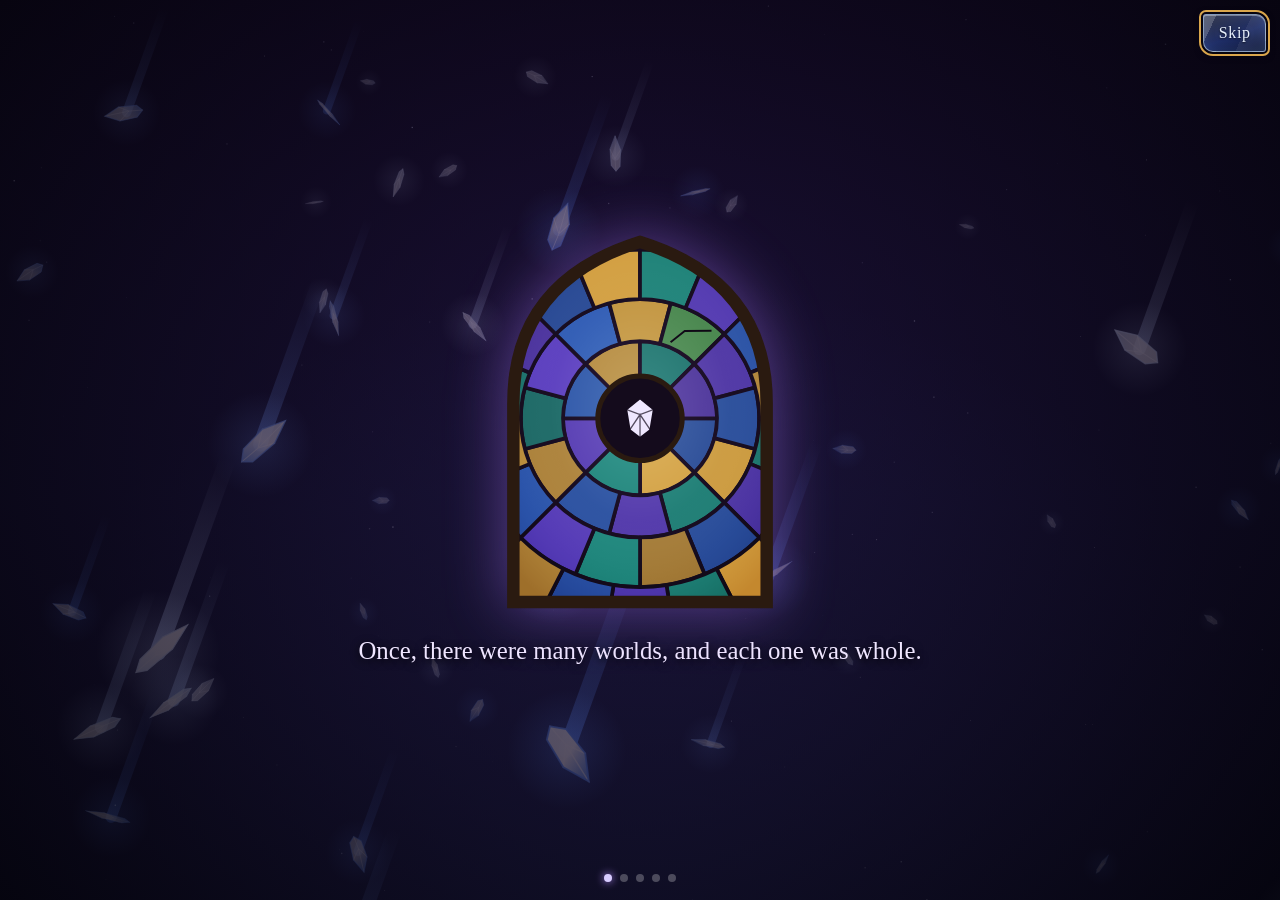
==== index.html @ dfa31a99 "Card stories for all 113 cards (unlock on first play), Trophy case, Campaign scenes; fix lost play/a" ====
<!doctype html>
<html lang="en">
<head>
<meta charset="utf-8">
<meta name="viewport" content="width=device-width, initial-scale=1, viewport-fit=cover">
<title>Shardfall</title>
<!-- Added to a phone's home screen, the game opens without the browser's bars. -->
<meta name="mobile-web-app-capable" content="yes">
<meta name="apple-mobile-web-app-capable" content="yes">
<meta name="apple-mobile-web-app-status-bar-style" content="black-translucent">
<meta name="apple-mobile-web-app-title" content="Shardfall">
<meta name="claude:viewport-fit-sides" content="cover">
<link rel="preconnect" href="https://fonts.googleapis.com">
<link rel="preconnect" href="https://fonts.gstatic.com" crossorigin>
<link rel="stylesheet" href="https://fonts.googleapis.com/css2?family=IM+Fell+English+SC&family=Alegreya+Sans:wght@400;500;700;800&display=swap">
<!-- The stylesheet and loader get a fresh address on every visit, so a cached old copy
     is never mixed with newer files after an update. -->
<script>document.write('<link rel="stylesheet" href="css/style.css?v=' + Date.now() + '">');</script>
<noscript><link rel="stylesheet" href="css/style.css"></noscript>
</head>
<body>
<!-- Shared gradients for the crystal icons (mana, health, the turn crystal) -->
<svg width="0" height="0" style="position:absolute" aria-hidden="true" focusable="false"><defs>
  <linearGradient id="g-life" x1="0" y1="0" x2="1" y2="1"><stop offset="0" stop-color="#e3ffe8"/><stop offset="0.45" stop-color="#3fd26b"/><stop offset="1" stop-color="#0d5a2a"/></linearGradient>
  <linearGradient id="g-life-hurt" x1="0" y1="0" x2="1" y2="1"><stop offset="0" stop-color="#fff0d6"/><stop offset="0.45" stop-color="#ff9a2e"/><stop offset="1" stop-color="#8a3d06"/></linearGradient>
  <linearGradient id="g-life-low" x1="0" y1="0" x2="1" y2="1"><stop offset="0" stop-color="#ffe0e0"/><stop offset="0.45" stop-color="#ff3b3b"/><stop offset="1" stop-color="#6e0a0a"/></linearGradient>
  <linearGradient id="g-mana" x1="0" y1="0" x2="1" y2="1"><stop offset="0" stop-color="#ffffff"/><stop offset="0.4" stop-color="#9cc2ff"/><stop offset="1" stop-color="#5a3fd8"/></linearGradient>
  <linearGradient id="g-shine" x1="0" y1="0" x2="1" y2="1"><stop offset="0" stop-color="#fff" stop-opacity="0.85"/><stop offset="0.5" stop-color="#fff" stop-opacity="0.12"/><stop offset="1" stop-color="#fff" stop-opacity="0"/></linearGradient>
</defs></svg>
<div id="app">

  <!-- MAIN MENU -->
  <section id="menu" class="screen">
    <canvas id="storm" aria-hidden="true"></canvas>
    <div class="menu-inner">
      <header class="menu-title">
        <h1>Shardfall</h1>
        <p class="tagline">A trading card game for people who want to have fun, not spend money.</p>
      </header>

      <!-- The start menu's home: three ways to play, then the rest (js/menu.js renders the doors) -->
      <div id="menu-home" class="menu-home">
        <div class="doors">
          <button type="button" id="btn-campaign" class="door door-main"></button>
          <button type="button" id="door-quick" class="door" data-setup="ai"></button>
          <button type="button" id="door-two" class="door" data-setup="hotseat"></button>
        </div>
        <div class="menu-actions minor">
          <button type="button" id="btn-decks" class="btn" data-setup="decks">My Decks</button>
          <button type="button" id="btn-tutorial" class="btn">Tutorial</button>
          <button type="button" id="btn-rules" class="btn">How to play</button>
          <button type="button" id="btn-almanac" class="btn">Almanac</button>
          <button type="button" id="btn-trophies" class="btn">Trophies</button>
          <button type="button" id="btn-settings" class="btn">Settings</button>
        </div>
      </div>

      <!-- Choosing decks before a match (Quick Match, Two Players), or just looking after them (My Decks) -->
      <div id="menu-setup" class="menu-panel" hidden>
        <div class="setup-head">
          <button type="button" id="btn-back" class="btn btn-small">← Back</button>
          <h2 id="setup-title" class="setup-title"></h2>
        </div>
        <h2 id="deck-label" class="panel-label">Choose your deck</h2>
        <div id="deck-list" class="deck-list"></div>
        <p id="deck-problem" class="deck-problem" hidden></p>
        <div id="opp-block">
          <h2 id="opp-label" class="panel-label">The computer's deck</h2>
          <div id="opp-list" class="opp-list"></div>
        </div>
        <div class="menu-actions">
          <button type="button" id="btn-start" class="btn btn-primary">Start match</button>
        </div>
      </div>
    </div>
  </section>

  <!-- ALMANAC -->
  <section id="almanac" class="screen" hidden>
    <div class="almanac-bar">
      <button type="button" id="alm-back" class="btn btn-small">&larr; Back</button>
      <h1>Almanac</h1>
      <div class="tabs" role="tablist">
        <button type="button" class="tab" data-tab="cards" role="tab" aria-selected="true">Cards</button>
        <button type="button" class="tab" data-tab="skills" role="tab" aria-selected="false">Skills</button>
        <button type="button" class="tab" data-tab="champions" role="tab" aria-selected="false">Champions</button>
      </div>
    </div>
    <div class="almanac-body">
      <div id="alm-filters" class="filters"></div>
      <div id="alm-content"></div>
    </div>
  </section>

  <!-- DECK BUILDER (js/decks.js) -->
  <section id="builder" class="screen" hidden>
    <div class="almanac-bar builder-bar">
      <button type="button" id="bld-back" class="btn btn-small">&larr; Back</button>
      <input id="bld-name" class="bld-name" maxlength="28" autocomplete="off" aria-label="Deck name">
      <div class="bld-bar-actions">
        <button type="button" id="bld-help" class="btn btn-small">? How to build</button>
        <button type="button" id="bld-save" class="btn btn-small btn-primary">Save deck</button>
      </div>
    </div>
    <div class="builder-body">
      <div class="bld-pool">
        <div id="bld-filters" class="filters"></div>
        <div id="bld-cards" class="card-grid bld-grid"></div>
      </div>
      <aside id="bld-deck" class="bld-deck" aria-label="Your deck"></aside>
    </div>
    <div id="bld-note" class="bld-note" role="status" hidden></div>
    <div id="bld-walk" class="bld-walk" role="dialog" aria-label="How to build a deck" hidden></div>
  </section>

  <!-- HOW TO PLAY (the content comes from guide.html) -->
  <section id="guide" class="screen" hidden>
    <div class="almanac-bar">
      <button type="button" id="guide-back" class="btn btn-small">&larr; Back</button>
      <h1>How to play</h1>
      <button type="button" id="guide-tutorial" class="btn btn-small guide-bar-btn">Start the tutorial</button>
    </div>
    <div id="guide-content" class="guide-body"></div>
  </section>

  <!-- GAME -->
  <section id="game" class="screen" hidden>
    <div id="stage-wrap">
      <div id="stage">
        <div id="board"></div>
        <div id="fx-layer"></div>
        <div id="hand-layer"></div>
        <div id="banner" hidden></div>
        <div id="prompt" hidden></div>
      </div>
    </div>
    <div id="hint" class="hint" hidden></div>
    <div id="controls" class="controls" hidden></div>
    <div id="sideinfo" class="sideinfo" hidden></div>
    <div id="coach" class="coach" hidden></div>
    <div id="rotate" class="rotate" hidden>
      <svg class="rotate-phone" viewBox="0 0 64 64" aria-hidden="true"><rect x="20" y="8" width="24" height="44" rx="4" fill="none" stroke="currentColor" stroke-width="3"/><circle cx="32" cy="46" r="2" fill="currentColor"/></svg>
      <h2>Turn your phone sideways</h2>
      <p>Shardfall plays best in landscape, where the cards are bigger.</p>
      <p class="small">If the screen doesn't turn, switch off Portrait Orientation Lock (open Control Center on iPhone, or Quick Settings on Android).</p>
      <button type="button" class="btn" data-upright>Play upright anyway</button>
    </div>
  </section>

  <!-- INTRO: the cold open before the main menu (js/intro.js) -->
  <div id="intro" class="intro" role="dialog" aria-label="The story of the Shardfall" hidden>
    <div class="intro-stage" aria-live="polite"></div>
    <button type="button" class="intro-skip btn btn-small">Skip</button>
    <div class="intro-dots" aria-hidden="true"></div>
  </div>

  <!-- MODAL -->
  <div id="modal" class="modal" hidden>
    <div class="modal-backdrop" data-close></div>
    <div class="modal-box" role="dialog" aria-modal="true" aria-labelledby="modal-title">
      <div id="modal-content"></div>
    </div>
  </div>
</div>

<!-- data.js loads the CSV files in data/, then starts the game scripts listed in GAME_SCRIPTS -->
<script>document.write('<script src="js/data.js?v=' + Date.now() + '"><\/script>');</script>
</body>
</html>
---- css/style.css ----
/* Shardfall: a tavern table at night. Walnut boards, brass trim, paper cards.
   Layout: the menu and Almanac are normal scrolling pages; the game board is a
   fixed 1440x1000 stage (the same virtual size as the LÖVE version) scaled to fit. */
:root {
  --shard-emblem: url("data:image/svg+xml,%3Csvg xmlns='http://www.w3.org/2000/svg' viewBox='0 0 40 48'%3E%3Cpath d='M20 1L36 14L32 38L20 47L8 38L4 14Z' fill='%23a78bfa' stroke='%23f1ebff' stroke-width='1.6' stroke-linejoin='round'/%3E%3Cpath d='M4 14L20 20L36 14M20 20L20 47M8 38L20 20L32 38' stroke='%23f1ebff' stroke-width='1' fill='none' opacity='.75'/%3E%3C/svg%3E");
  --table: #070a18;
  --wood: #101838;      /* (old name) now the deep indigo of the crystal buttons and bars */
  --wood-hi: #223066;
  --wood-line: #05070f;
  --brass: #d9a64c;
  --brass-dim: #5d79c2;   /* (old name) now the pale ice-blue rim of crystal panels */
  --parchment: #f2e7cf;
  --muted: #b7a68a;
  --paper: #cdbd9e;
  --paper-hi: #e7dbc0;
  --ink: #1b130d;
  --panel: rgba(8, 12, 28, 0.93);
  --danger: #e2553d;
  --heal: #63d07a;
  --atk: #a3311a;
  --hp: #1f6a2e;
  --spd: #8a5d08;
  --target: #5fd0f0;
  --glow-play: #63e08a;

  /* Stained glass: dark lead between jewel-coloured panes (the look of the whole game). */
  --lead: #05070f;
  --lead-hi: #1a2548;
  --glass: #8fb4ff;
  /* glass-window:start */
  --glass-window: url("data:image/svg+xml,%3Csvg xmlns='http://www.w3.org/2000/svg' viewBox='0 0 1440 1000' preserveAspectRatio='none'%3E%3Cpath d='M98 0L275 0L249 149ZM275 0L384 118L249 149ZM562 0L588 123L478 156ZM750 0L686 147L588 123ZM1044 0L1048 121L933 167ZM0 128L116 129L129 287ZM384 118L348 234L220 258ZM1288 136L1293 244L1207 249ZM220 258L348 234L380 408ZM584 220L751 261L612 404ZM1059 287L1055 356L945 409ZM945 409L1046 490L962 486ZM241 522L260 653L127 588ZM631 474L595 668L443 647ZM1046 490L1232 602L1118 584ZM595 668L755 598L719 793ZM1440 662L1440 772L1315 722ZM565 738L719 793L612 872ZM814 755L961 742L919 900ZM814 755L919 900L855 858ZM1315 722L1440 772L1440 915ZM0 897L114 841L0 1000ZM612 872L701 861L722 1000ZM612 872L722 1000L563 1000ZM919 900L1085 884L1115 1000Z' fill='hsla(265,70%,55%,.30)' stroke='%2304020a' stroke-width='6' stroke-linejoin='round'/%3E%3Cpath d='M369 0L516 0L384 118ZM1044 0L1241 0L1196 91ZM1360 0L1440 0L1288 136ZM588 123L751 261L584 220ZM933 167L1048 121L1059 287ZM933 167L1059 287L959 222ZM0 214L129 287L0 331ZM348 234L481 269L469 367ZM751 261L830 293L720 373ZM830 293L945 409L864 415ZM0 331L136 398L0 529ZM136 398L142 475L0 529ZM210 379L353 485L241 522ZM720 373L864 415L835 480ZM864 415L945 409L835 480ZM1055 356L1238 394L1197 522ZM0 529L142 475L0 641ZM353 485L443 647L365 656ZM1350 524L1440 477L1440 662ZM0 641L127 588L0 779ZM365 656L443 647L449 773ZM443 647L595 668L449 773ZM822 655L814 755L719 793ZM320 707L449 773L367 845ZM719 793L814 755L855 858ZM1215 727L1315 722L1302 849Z' fill='hsla(215,75%,50%,.26)' stroke='%2304020a' stroke-width='6' stroke-linejoin='round'/%3E%3Cpath d='M275 0L369 0L384 118ZM828 0L868 113L686 147ZM116 129L249 149L129 287ZM478 156L588 123L481 269ZM868 113L830 293L751 261ZM1048 121L1196 91L1207 249ZM1196 91L1288 136L1207 249ZM1288 136L1440 149L1293 244ZM220 258L210 379L136 398ZM220 258L380 408L210 379ZM830 293L959 222L945 409ZM959 222L1059 287L945 409ZM1059 287L1207 249L1238 394ZM1207 249L1293 244L1238 394ZM945 409L1055 356L1046 490ZM1238 394L1296 336L1350 524ZM1296 336L1440 357L1440 477ZM353 485L468 474L443 647ZM631 474L735 517L755 598ZM735 517L835 480L822 655ZM735 517L822 655L755 598ZM962 486L1118 584L986 667ZM127 588L260 653L132 755ZM755 598L822 655L719 793ZM1118 584L1215 727L1083 711ZM1232 602L1360 602L1315 722ZM0 779L132 755L114 841ZM229 723L367 845L275 839ZM449 773L565 738L612 872ZM612 872L563 1000L482 1000ZM919 900L1115 1000L954 1000ZM1302 849L1440 915L1361 1000Z' fill='hsla(175,65%,40%,.20)' stroke='%2304020a' stroke-width='6' stroke-linejoin='round'/%3E%3Cpath d='M0 0L98 0L116 129ZM516 0L562 0L478 156ZM562 0L750 0L588 123ZM828 0L922 0L933 167ZM249 149L384 118L220 258ZM129 287L220 258L136 398ZM1059 287L1238 394L1055 356ZM1293 244L1440 222L1440 357ZM1293 244L1440 357L1296 336ZM210 379L380 408L353 485ZM945 409L962 486L835 480ZM142 475L241 522L127 588ZM1046 490L1197 522L1232 602ZM1350 524L1360 602L1232 602ZM127 588L132 755L0 779ZM260 653L229 723L132 755ZM260 653L365 656L229 723ZM595 668L719 793L565 738ZM822 655L961 742L814 755ZM132 755L275 839L114 841ZM229 723L320 707L367 845ZM449 773L509 864L367 845ZM719 793L855 858L701 861ZM855 858L954 1000L874 1000ZM1440 915L1440 1000L1361 1000Z' fill='hsla(330,65%,52%,.24)' stroke='%2304020a' stroke-width='6' stroke-linejoin='round'/%3E%3Cpath d='M516 0L478 156L384 118ZM922 0L1044 0L933 167ZM1360 0L1288 136L1196 91ZM1440 0L1440 149L1288 136ZM1440 149L1440 222L1293 244ZM348 234L469 367L380 408ZM751 261L720 373L612 404ZM1293 244L1296 336L1238 394ZM380 408L469 367L468 474ZM612 404L720 373L735 517ZM1296 336L1440 477L1350 524ZM142 475L127 588L0 641ZM835 480L962 486L986 667ZM835 480L986 667L822 655ZM365 656L449 773L320 707ZM595 668L565 738L449 773ZM986 667L1118 584L1083 711ZM1232 602L1315 722L1215 727ZM1360 602L1440 662L1315 722ZM0 779L114 841L0 897ZM449 773L612 872L509 864ZM1083 711L1215 727L1222 878ZM1215 727L1302 849L1222 878ZM275 839L367 845L345 1000ZM275 839L345 1000L200 1000Z' fill='hsla(40,85%,50%,.16)' stroke='%2304020a' stroke-width='6' stroke-linejoin='round'/%3E%3Cpath d='M750 0L828 0L686 147ZM1241 0L1360 0L1196 91ZM384 118L478 156L481 269ZM868 113L933 167L830 293ZM933 167L959 222L830 293ZM1048 121L1207 249L1059 287ZM481 269L584 220L612 404ZM830 293L864 415L720 373ZM380 408L468 474L353 485ZM469 367L612 404L468 474ZM612 404L735 517L631 474ZM720 373L835 480L735 517ZM1238 394L1350 524L1197 522ZM241 522L365 656L260 653ZM468 474L631 474L443 647ZM822 655L986 667L961 742ZM1118 584L1232 602L1215 727ZM719 793L701 861L612 872ZM961 742L1085 884L919 900ZM114 841L200 1000L144 1000ZM367 845L509 864L345 1000ZM509 864L612 872L482 1000ZM855 858L874 1000L722 1000ZM1085 884L1222 878L1159 1000ZM1085 884L1159 1000L1115 1000Z' fill='hsla(265,70%,55%,.12)' stroke='%2304020a' stroke-width='6' stroke-linejoin='round'/%3E%3Cpath d='M0 0L116 129L0 128ZM98 0L249 149L116 129ZM828 0L933 167L868 113ZM1044 0L1196 91L1048 121ZM0 128L129 287L0 214ZM249 149L220 258L129 287ZM384 118L481 269L348 234ZM588 123L584 220L481 269ZM588 123L686 147L751 261ZM686 147L868 113L751 261ZM129 287L136 398L0 331ZM481 269L612 404L469 367ZM136 398L210 379L241 522ZM136 398L241 522L142 475ZM612 404L631 474L468 474ZM1055 356L1197 522L1046 490ZM241 522L353 485L365 656ZM631 474L755 598L595 668ZM962 486L1046 490L1118 584ZM1197 522L1350 524L1232 602ZM1350 524L1440 662L1360 602ZM365 656L320 707L229 723ZM986 667L1083 711L961 742ZM132 755L229 723L275 839ZM961 742L1083 711L1085 884ZM1083 711L1222 878L1085 884ZM1315 722L1440 915L1302 849ZM114 841L144 1000L0 1000ZM114 841L275 839L200 1000ZM509 864L482 1000L345 1000ZM701 861L855 858L722 1000ZM855 858L919 900L954 1000ZM1222 878L1302 849L1159 1000ZM1302 849L1361 1000L1159 1000Z' fill='hsla(215,75%,50%,.12)' stroke='%2304020a' stroke-width='6' stroke-linejoin='round'/%3E%3C/svg%3E");
  /* glass-window:end */
  /* crystal-cracks:start */
  --crystal-cracks: url("data:image/svg+xml,%3Csvg xmlns='http://www.w3.org/2000/svg' viewBox='0 0 1440 1000' preserveAspectRatio='none'%3E%3Cpath d='M195.2137583156148 371.89698609714384L148 403L91 449L38 503M136.20298780446132 318.72134909410744L99 318L18 296L-19 291L-54 297M-22.891101960452723 145.09061968557583L-53 70M316.8 400L268 399L230 389L195 372L136 319L97 297L51 231L24 196L-23 145L-80 94M265.59009501969473 403.62508170245786L229 439L197 497L170 534L162 576M184.42773064839272 452.7038661344296L154 497L91 542M126.00625764258808 498.24858448548093L119 591M316.8 400L266 404L184 453L126 498L85 524L47 538L1 555L-60 570M748.0453360794302 254.96373680642543L708 209L642 146M712.4023839379207 327.47417915438814L741 293L748 255L787 174L812 138M631.9244277650349 148.613421641433L573 101M720 400L712 327L687 276L658 217L632 149L586 82L549 13M613.4694388578716 481.3786255972474L558 460M701.7880147221449 449.8530327656623L613 481L541 544L504 566M856.2166135312254 605.0329697625247L918 565M720 400L702 450L706 521L726 553L779 594L813 604L856 605L909 616L988 609M1195.6146318360313 354.7992786992533L1214 292L1251 209L1299 150L1326 118M1123.2 400L1196 355L1221 327L1301 287L1335 277L1426 292L1476 291L1550 281M1195.1426526788975 541.9657089588121L1162 619L1105 670M1123.2 400L1163 448L1191 491L1195 542L1201 593L1214 641L1229 711L1239 750' fill='none' stroke='rgb(205,232,255)' stroke-opacity='0.07' stroke-width='12' stroke-linecap='round' stroke-linejoin='round'/%3E%3Cpath d='M195.2137583156148 371.89698609714384L148 403L91 449L38 503M136.20298780446132 318.72134909410744L99 318L18 296L-19 291L-54 297M-22.891101960452723 145.09061968557583L-53 70M316.8 400L268 399L230 389L195 372L136 319L97 297L51 231L24 196L-23 145L-80 94M265.59009501969473 403.62508170245786L229 439L197 497L170 534L162 576M184.42773064839272 452.7038661344296L154 497L91 542M126.00625764258808 498.24858448548093L119 591M316.8 400L266 404L184 453L126 498L85 524L47 538L1 555L-60 570M748.0453360794302 254.96373680642543L708 209L642 146M712.4023839379207 327.47417915438814L741 293L748 255L787 174L812 138M631.9244277650349 148.613421641433L573 101M720 400L712 327L687 276L658 217L632 149L586 82L549 13M613.4694388578716 481.3786255972474L558 460M701.7880147221449 449.8530327656623L613 481L541 544L504 566M856.2166135312254 605.0329697625247L918 565M720 400L702 450L706 521L726 553L779 594L813 604L856 605L909 616L988 609M1195.6146318360313 354.7992786992533L1214 292L1251 209L1299 150L1326 118M1123.2 400L1196 355L1221 327L1301 287L1335 277L1426 292L1476 291L1550 281M1195.1426526788975 541.9657089588121L1162 619L1105 670M1123.2 400L1163 448L1191 491L1195 542L1201 593L1214 641L1229 711L1239 750' fill='none' stroke='rgb(205,232,255)' stroke-opacity='0.2' stroke-width='4.5' stroke-linecap='round' stroke-linejoin='round'/%3E%3Cpath d='M195.2137583156148 371.89698609714384L148 403L91 449L38 503M136.20298780446132 318.72134909410744L99 318L18 296L-19 291L-54 297M-22.891101960452723 145.09061968557583L-53 70M316.8 400L268 399L230 389L195 372L136 319L97 297L51 231L24 196L-23 145L-80 94M265.59009501969473 403.62508170245786L229 439L197 497L170 534L162 576M184.42773064839272 452.7038661344296L154 497L91 542M126.00625764258808 498.24858448548093L119 591M316.8 400L266 404L184 453L126 498L85 524L47 538L1 555L-60 570M748.0453360794302 254.96373680642543L708 209L642 146M712.4023839379207 327.47417915438814L741 293L748 255L787 174L812 138M631.9244277650349 148.613421641433L573 101M720 400L712 327L687 276L658 217L632 149L586 82L549 13M613.4694388578716 481.3786255972474L558 460M701.7880147221449 449.8530327656623L613 481L541 544L504 566M856.2166135312254 605.0329697625247L918 565M720 400L702 450L706 521L726 553L779 594L813 604L856 605L909 616L988 609M1195.6146318360313 354.7992786992533L1214 292L1251 209L1299 150L1326 118M1123.2 400L1196 355L1221 327L1301 287L1335 277L1426 292L1476 291L1550 281M1195.1426526788975 541.9657089588121L1162 619L1105 670M1123.2 400L1163 448L1191 491L1195 542L1201 593L1214 641L1229 711L1239 750' fill='none' stroke='rgb(205,232,255)' stroke-opacity='0.85' stroke-width='1.4' stroke-linecap='round' stroke-linejoin='round'/%3E%3C/svg%3E");
  /* crystal-cracks:end */
  --cames: url("data:image/svg+xml,%3Csvg xmlns='http://www.w3.org/2000/svg' viewBox='0 0 95 135' preserveAspectRatio='none'%3E%3Cg fill='none' stroke='%230b0714' stroke-width='.6' stroke-linejoin='round' opacity='.28'%3E%3Cpath d='M0 38L24 52L41 31L70 47L95 30M24 52L18 96L52 112L70 47M18 96L0 118M52 112L60 135M70 47L88 92L95 88M88 92L52 112'/%3E%3C/g%3E%3C/svg%3E");

  --font-display: "IM Fell English SC", "Iowan Old Style", "Palatino Linotype", Georgia, serif;
  --font-body: "Alegreya Sans", "Gill Sans", "Trebuchet MS", system-ui, sans-serif;

  color-scheme: dark;
}

html, body { height: 100%; }
body {
  margin: 0;
  background: var(--table);
  color: var(--parchment);
  font-family: var(--font-body);
  font-size: 16px;
  line-height: 1.45;
}
[hidden] { display: none !important; }
button { font: inherit; color: inherit; }
:focus-visible { outline: 2px solid var(--brass); outline-offset: 2px; }

#app { min-height: 100%; }
.data-error {
  position: relative; z-index: 300;
  width: min(62ch, calc(100% - 32px)); box-sizing: border-box; margin: 40px auto;
  padding: 22px;
  background: var(--panel); border: 2px solid var(--danger); border-radius: 12px;
}
.data-error h2 { margin: 0 0 10px; font-family: var(--font-display); font-weight: 400; color: var(--brass); }
.data-error p { margin: 0 0 10px; }
.data-error .detail { color: var(--muted); font-size: 0.9rem; }
.data-error code { color: var(--parchment); }
.screen { min-height: 100%; }

/* ------------------------------------------------------------------ buttons */
.btn {
  appearance: none;
  border: 2px solid var(--brass-dim);
  background: linear-gradient(var(--wood-hi), var(--wood));
  color: var(--parchment);
  padding: 0.6em 1.3em;
  border-radius: 6px;
  font-family: var(--font-display);
  font-size: 1.15rem;
  letter-spacing: 0.04em;
  cursor: pointer;
  box-shadow: inset 0 2px 0 rgba(255, 255, 255, 0.08), inset 0 -3px 0 rgba(0, 0, 0, 0.25);
  transition: border-color 0.15s, transform 0.1s, filter 0.15s;
}
.btn:hover:not(:disabled) { border-color: var(--brass); filter: brightness(1.12); }
.btn:active:not(:disabled) { transform: translateY(1px); }
.btn:disabled { opacity: 0.45; cursor: not-allowed; }
.btn-primary { border-color: var(--brass); background: linear-gradient(#b36b26, #6e3a12); }
.btn-small { font-size: 1rem; padding: 0.4em 0.9em; }

/* --------------------------------------------------------------------- menu */
#menu { position: relative; overflow: hidden; }
#storm { position: fixed; inset: 0; width: 100%; height: 100%; display: block; }
.menu-inner {
  position: relative;
  max-width: 980px;
  margin: 0 auto;
  padding-block: 40px 56px;
  padding-left: max(16px, env(safe-area-inset-left, 0px));
  padding-right: max(16px, env(safe-area-inset-right, 0px));
  display: grid;
  gap: 28px;
}
.menu-title { text-align: center; }
.menu-title h1 {
  margin: 0;
  font-family: var(--font-display);
  font-weight: 400;
  font-size: clamp(3.4rem, 11vw, 7rem);
  line-height: 0.95;
  letter-spacing: 0.06em;
  color: var(--brass);
  text-shadow: 0 2px 0 #4a2a0e, 0 0 38px rgba(217, 166, 76, 0.35);
  text-wrap: balance;
}
.tagline { margin: 10px auto 0; max-width: 46ch; color: var(--muted); font-size: 1.05rem; }
.menu-panel {
  background: var(--panel);
  border: 2px solid var(--brass-dim);
  border-radius: 12px;
  padding: 22px;
  display: grid;
  gap: 14px;
  box-shadow: 0 18px 50px rgba(0, 0, 0, 0.55);
}
.panel-label {
  margin: 4px 0 0;
  font-family: var(--font-body);
  font-weight: 800;
  font-size: 0.8rem;
  letter-spacing: 0.16em;
  text-transform: uppercase;
  color: var(--muted);
}
.deck-list { display: grid; grid-template-columns: repeat(auto-fit, minmax(200px, 1fr)); gap: 12px; }
.deck-tile {
  appearance: none;
  text-align: left;
  display: grid;
  grid-template-columns: auto 1fr;
  gap: 4px 12px;
  align-items: center;
  padding: 12px 14px;
  border-radius: 10px;
  border: 2px solid rgba(255, 255, 255, 0.08);
  background: rgba(255, 255, 255, 0.03);
  cursor: pointer;
  min-width: 0;
}
.deck-tile:hover { background: rgba(255, 255, 255, 0.07); }
.deck-tile[aria-pressed="true"] { border-color: var(--fc); background: color-mix(in srgb, var(--fc) 16%, transparent); }
.deck-tile .medal { grid-row: span 2; width: 42px; height: 42px; }
.deck-tile strong { font-family: var(--font-display); font-weight: 400; font-size: 1.3rem; line-height: 1.1; }
.deck-tile span { color: var(--muted); font-size: 0.9rem; line-height: 1.3; }

/* The start menu's home: three doors, then smaller buttons (js/menu.js) */
.menu-home { display: grid; gap: 22px; }
.doors { display: grid; grid-template-columns: 1.25fr 1fr 1fr; gap: 18px; }
.door { appearance: none; text-align: left; font: inherit; color: var(--parchment); cursor: pointer; position: relative; overflow: hidden;
  min-height: 250px; padding: 22px; border-radius: 16px; display: grid; align-content: end; justify-items: start; gap: 8px;
  background: linear-gradient(160deg, rgba(60, 40, 110, 0.88), rgba(14, 10, 30, 0.96)); border: 1.5px solid rgba(160, 140, 255, 0.45);
  box-shadow: 0 10px 30px rgba(0, 0, 0, 0.5); transition: transform 0.18s cubic-bezier(.34, 1.56, .64, 1), border-color 0.18s, box-shadow 0.18s; }
.door:hover, .door:focus-visible { transform: translateY(-4px); border-color: #c9b8ff; box-shadow: 0 16px 36px rgba(0, 0, 0, 0.6), 0 0 24px rgba(160, 140, 255, 0.35); outline: none; }
.door.door-main { background: linear-gradient(160deg, rgba(150, 80, 20, 0.92), rgba(40, 14, 4, 0.96)); border-color: #ffc56b; }
.door.door-main:hover, .door.door-main:focus-visible { border-color: #ffe0a3; box-shadow: 0 16px 36px rgba(0, 0, 0, 0.6), 0 0 26px rgba(255, 170, 60, 0.45); }
.door-sym { position: absolute; right: -6px; top: -18px; font-size: 140px; line-height: 1; opacity: 0.14; pointer-events: none; }
.door-chip { font-size: 13px; padding: 4px 10px; border-radius: 99px; background: rgba(0, 0, 0, 0.4); color: #ffd27a; max-width: 100%; overflow: hidden; text-overflow: ellipsis; white-space: nowrap; }
.door-title { font-family: var(--font-display); font-size: 34px; line-height: 1; }
.door-text { color: rgba(242, 231, 207, 0.8); font-size: 15px; line-height: 1.35; }
.door .door-go { margin-top: 6px; pointer-events: none; }
.door-main .door-go { background: linear-gradient(#ffd27a, #e08a1e); color: #2a1606; }
.menu-actions.minor { justify-content: center; }
.menu-actions.minor .btn { min-width: 150px; }
/* Choosing decks before a match */
.setup-head { display: flex; align-items: center; gap: 14px; }
.setup-title { margin: 0; font-family: var(--font-display); font-weight: 400; font-size: 2rem; }
.opp-list { display: flex; flex-wrap: wrap; gap: 10px; }
.opp-tile { appearance: none; font: inherit; color: var(--parchment); cursor: pointer; display: flex; align-items: center; gap: 8px; padding: 8px 14px 8px 8px;
  border-radius: 99px; border: 2px solid rgba(255, 255, 255, 0.1); background: rgba(255, 255, 255, 0.03); }
.opp-tile .medal, .opp-random { width: 30px; height: 30px; }
.opp-random { display: grid; place-items: center; border-radius: 50%; background: var(--brass); color: #2a1606; font-weight: 900; }
.opp-tile[aria-pressed="true"] { border-color: var(--fc); background: color-mix(in srgb, var(--fc) 18%, transparent); }
@media (max-width: 760px) { .doors { grid-template-columns: 1fr; } .door { min-height: 150px; } .door-sym { font-size: 100px; } .menu-actions.minor .btn { min-width: 0; flex: 1 1 40%; } }

.mode-toggle { display: grid; grid-template-columns: repeat(auto-fit, minmax(200px, 1fr)); gap: 12px; }
.mode-btn {
  appearance: none;
  text-align: left;
  display: grid;
  padding: 12px 14px;
  border-radius: 10px;
  border: 2px solid rgba(255, 255, 255, 0.08);
  background: rgba(255, 255, 255, 0.03);
  cursor: pointer;
}
.mode-btn strong { font-family: var(--font-display); font-weight: 400; font-size: 1.25rem; }
.mode-btn span { color: var(--muted); font-size: 0.9rem; }
.mode-btn[aria-checked="true"] { border-color: var(--brass); background: rgba(217, 166, 76, 0.12); }
.menu-actions { display: flex; flex-wrap: wrap; gap: 12px; margin-top: 8px; }
.menu-actions .btn-primary { font-size: 1.4rem; padding: 0.55em 1.8em; }

/* ----------------------------------------------------------------- almanac */
#almanac { background: radial-gradient(ellipse at top, #2a1a0f, var(--table) 70%); }
.almanac-bar {
  position: sticky;
  top: env(safe-area-inset-top, 0px);
  z-index: 5;
  display: flex;
  flex-wrap: wrap;
  align-items: center;
  gap: 12px 20px;
  padding-block: 12px;
  padding-left: max(16px, env(safe-area-inset-left, 0px));
  padding-right: max(16px, env(safe-area-inset-right, 0px));
  background: linear-gradient(var(--wood), #26170c);
  border-bottom: 3px solid var(--brass-dim);
}
.almanac-bar h1 { margin: 0; font-family: var(--font-display); font-weight: 400; color: var(--brass); font-size: 2rem; }
.tabs { display: flex; gap: 6px; margin-left: auto; }
.tab {
  appearance: none;
  border: 2px solid var(--brass-dim);
  background: transparent;
  border-radius: 6px;
  padding: 0.35em 1em;
  cursor: pointer;
  font-weight: 700;
  letter-spacing: 0.08em;
  text-transform: uppercase;
  font-size: 0.85rem;
}
.tab[aria-selected="true"] { background: var(--brass); color: var(--ink); border-color: var(--brass); }
.almanac-body {
  max-width: 1200px;
  margin: 0 auto;
  padding-block: 18px 48px;
  padding-left: max(16px, env(safe-area-inset-left, 0px));
  padding-right: max(16px, env(safe-area-inset-right, 0px));
  display: grid;
  gap: 18px;
}
.filters { display: flex; flex-wrap: wrap; gap: 8px; }
.chip {
  appearance: none;
  border: 1px solid rgba(255, 255, 255, 0.18);
  background: rgba(255, 255, 255, 0.04);
  border-radius: 999px;
  padding: 0.3em 0.9em;
  cursor: pointer;
  font-size: 0.9rem;
}
.chip[aria-pressed="true"] { background: var(--parchment); color: var(--ink); border-color: var(--parchment); }
.card-grid { display: grid; grid-template-columns: repeat(auto-fill, minmax(124px, 1fr)); gap: 18px 14px; justify-items: center; }
.card-grid .card { font-size: 12.5px; cursor: pointer; }
.faction-head { margin: 18px 0 2px; font-family: var(--font-display); font-weight: 400; font-size: 1.6rem; color: var(--fc); grid-column: 1 / -1; justify-self: start; }
.skill-list { display: grid; grid-template-columns: repeat(auto-fill, minmax(260px, 1fr)); gap: 12px; }
.skill-item {
  display: grid;
  grid-template-columns: 44px 1fr;
  gap: 2px 12px;
  padding: 14px;
  border-radius: 10px;
  background: rgba(255, 255, 255, 0.04);
  border: 1px solid rgba(255, 255, 255, 0.08);
  min-width: 0;
}
.skill-item .icon { grid-row: span 2; font-size: 1.8rem; color: var(--brass); text-align: center; line-height: 1.2; }
.skill-item strong { font-family: var(--font-display); font-weight: 400; font-size: 1.25rem; }
.skill-item p { margin: 0; color: var(--muted); }
.skill-item small { grid-column: 2; color: var(--muted); font-size: 0.85rem; }

/* ------------------------------------------------------------------- cards
   Everything inside a card is sized in em so one font-size scales the card. */
.card {
  --edge: #8f97a3;
  --fc: #666;
  position: relative;
  width: 9.5em;
  height: 13.5em;
  font-size: 10px;
  border-radius: 0.8em;
  background: linear-gradient(170deg, var(--paper-hi), var(--paper) 55%, #b9a581);
  color: var(--ink);
  box-shadow: 0 0.5em 0.9em rgba(0, 0, 0, 0.45), inset 0 0 0 0.2em var(--edge), inset 0 0 0 0.45em rgba(27, 19, 13, 0.15);
  user-select: none;
  -webkit-user-select: none;
  flex: none;
  overflow: hidden;
}
/* Front of a card: .shape carries the drop shadow and any glow (--glow), so both follow the
   rarity frame's outline, crystals included. .face is the paper, clipped to the outline. */
.card.framed { background: none; box-shadow: none; overflow: visible; border-radius: 0; }
.card.framed .shape { position: absolute; inset: 0; filter: drop-shadow(0 0.45em 0.4em rgba(0, 0, 0, 0.5)) var(--glow, drop-shadow(0 0 0 transparent)); transition: filter 0.2s; }
.card.framed .face {
  position: absolute; inset: 0; overflow: hidden;
  /* A pane of glass tinted by the card's fracture: light at the top, deeper at the foot. */
  background: linear-gradient(170deg, color-mix(in srgb, var(--fc) 20%, #f5eddb), color-mix(in srgb, var(--fc) 34%, #d4c6a8) 58%, color-mix(in srgb, var(--fc) 52%, #7d6a58));
}
/* Lead lines through the glass, and a streak of light across it. */
.card.framed .face::before { content: ""; position: absolute; inset: 0; background: var(--cames) 0 0 / 100% 100%; pointer-events: none; }
.card.framed .face::after { content: ""; position: absolute; inset: 0; pointer-events: none;
  background: linear-gradient(115deg, transparent 22%, rgba(255, 255, 255, 0.28) 34%, rgba(255, 255, 255, 0.05) 46%, transparent 58%); }
.card.f-chip .face { border-radius: 0.8em; }
.card .frame { position: absolute; left: -1em; top: -1em; width: 11.5em; height: 15.5em; overflow: visible; pointer-events: none; }
.card .rarity-gem { position: absolute; left: 50%; bottom: 0.45em; width: 1.2em; height: 1.2em; transform: translateX(-50%); pointer-events: none; }
.card .cracks { position: absolute; inset: 0; width: 100%; height: 100%; pointer-events: none; }
.card .glint { position: absolute; inset: 0; pointer-events: none; mix-blend-mode: soft-light;
  background: linear-gradient(115deg, transparent 35%, rgba(255,236,170,.55) 48%, rgba(255,255,255,.7) 50%, rgba(255,236,170,.55) 52%, transparent 65%) 130% 0 / 250% 100% no-repeat;
  animation: glint 4.5s ease-in-out infinite; }
@keyframes glint { 0%, 55% { background-position: 130% 0; } 100% { background-position: -30% 0; } }
@media (prefers-reduced-motion: reduce) { .card .glint { animation: none; background-position: 50% 0; opacity: 0.5; } }
.card .medal { position: absolute; left: 0.4em; top: 0.4em; width: 1.7em; height: 1.7em; }
.card .cost {
  position: absolute; right: 0.25em; top: 0.25em;
  width: 1.6em; height: 1.6em;
  display: grid; place-items: center;
  font-weight: 800; font-size: 0.8em;
  color: #fff4d6;
  background: radial-gradient(circle at 35% 30%, #f3b347, #9a4f12);
  clip-path: polygon(50% 0, 100% 50%, 50% 100%, 0 50%);
}
.card .name {
  position: absolute; left: 2.15em; right: 1.9em; top: 0.45em;
  font-weight: 800; font-size: 0.98em; line-height: 1.05; white-space: nowrap;
  text-align: center;
  height: 1.7em;
  display: flex; align-items: center; justify-content: center;
}
/* The type and fracture line is not drawn on the card; the detail window shows it. */
.card .art {
  position: absolute; left: 0.6em; right: 0.6em; top: 2.3em; height: 7em;
  border-radius: 0.45em;
  /* A jewel lit from behind: bright at the heart, deep at the lead edge. */
  background: radial-gradient(circle at 50% 38%, color-mix(in srgb, var(--fc) 55%, #fff6e0), color-mix(in srgb, var(--fc) 78%, #1a1030) 115%);
  box-shadow: inset 0 0 0 0.17em var(--lead), inset 0 0 0 0.27em rgba(255, 255, 255, 0.32), inset 0 0 1.1em rgba(11, 7, 20, 0.45);
  display: grid; place-items: center;
  overflow: hidden;
}
.card .art svg { width: 3.4em; height: 3.4em; opacity: 0.9; filter: drop-shadow(0 0 0.25em rgba(255, 255, 255, 0.55)); }
.card .art::after { content: ""; position: absolute; inset: 0; pointer-events: none; background: var(--cames) 0 0 / 100% 100%; opacity: 0.7; }
.card .art img { position: relative; z-index: 0; }
.card .art img { width: 100%; height: 100%; object-fit: cover; }
/* Skills sit in the band between the art and the numbers (69% to 86% of the card's height), up
   to two lines; a skill never breaks in the middle. */
.card .skills { position: absolute; left: 0.35em; right: 0.35em; top: 69%; height: 17%; display: flex; flex-wrap: wrap; align-content: center; justify-content: center; column-gap: 0.45em; text-align: center; font-size: 0.95em; font-weight: 800; line-height: 1.1; color: #3a2a1c; }
.card .skills > span { white-space: nowrap; }
.card .stats {
  position: absolute; left: 0.7em; right: 0.7em; bottom: 0.5em;
  display: flex; justify-content: space-between;
  font-weight: 800; font-size: 1.05em;
  font-variant-numeric: tabular-nums;
}
.card .stats .a { color: var(--atk); }
.card .stats .h { color: var(--hp); }
.card .stats .low { color: var(--danger); }
.card .stats .up { text-decoration: underline; text-underline-offset: 0.15em; }
.card .equip-count {
  position: absolute; right: 0.9em; top: 3.15em;
  min-width: 1.6em; height: 1.6em; padding: 0 0.3em;
  border-radius: 1em;
  background: #2f6f8f; color: #fff;
  display: grid; place-items: center;
  font-size: 0.85em; font-weight: 800;
}
.card .sick { position: absolute; left: 0.9em; top: 3.15em; font-size: 0.85em; font-weight: 800; color: #5a4632; }
/* Card backs carry the shard emblem. */
.card.back {
  background: var(--shard-emblem) center / 46% no-repeat, radial-gradient(circle at 50% 45%, #4b2e86, #1c1233 72%);
  box-shadow: 0 0.3em 0.6em rgba(0, 0, 0, 0.5), inset 0 0 0 0.25em #8f7ad6, inset 0 0 0 0.5em rgba(20, 10, 40, 0.6);
}

/* ------------------------------------------------------------------ game */
#game {
  position: fixed; inset: 0; overflow: hidden; background: #0d0805;
  /* Phones: no scrolling, zooming, text selection or long-press menus on the table. */
  touch-action: none; overscroll-behavior: none;
  -webkit-user-select: none; user-select: none; -webkit-touch-callout: none; -webkit-tap-highlight-color: transparent;
}
/* The board stays clear of a phone's notch and home bar. */
#stage-wrap {
  position: absolute;
  top: env(safe-area-inset-top, 0px); right: env(safe-area-inset-right, 0px);
  bottom: env(safe-area-inset-bottom, 0px); left: env(safe-area-inset-left, 0px);
}
html.in-game, html.in-game body { overflow: hidden; overscroll-behavior: none; height: 100%; }
button, .btn { touch-action: manipulation; }
#stage {
  position: absolute; left: 0; top: 0;
  width: 1440px; height: 1000px;
  transform-origin: 0 0;
  overflow: hidden;
  font-family: var(--font-body);
}
#board {
  position: absolute; inset: 0;
  background:
    radial-gradient(ellipse at 50% 50%, rgba(255, 190, 110, 0.10), transparent 60%),
    repeating-linear-gradient(0deg, transparent 0 143px, rgba(0, 0, 0, 0.35) 143px 145px),
    repeating-linear-gradient(90deg, rgba(255, 255, 255, 0.015) 0 2px, transparent 2px 9px),
    linear-gradient(#4a2c18, #3a2314 50%, #4a2c18);
}
#board.rotate-in { animation: rotate-in 0.75s cubic-bezier(.3,.7,.2,1); }
@keyframes rotate-in { from { transform: rotate(180deg) scale(0.85); } to { transform: none; } }

.bar {
  position: absolute; left: 0; right: 0; height: 66px;
  background: linear-gradient(#150e29, #0a0615);
  border-color: #3b2d6a; border-style: solid; border-width: 0;
}
.bar.top { top: 0; border-bottom-width: 4px; }
.bar.bottom { bottom: 0; border-top-width: 4px; }
.zone-label {
  position: absolute;
  font-size: 12px; font-weight: 800; letter-spacing: 0.14em; text-transform: uppercase;
  color: rgba(242, 231, 207, 0.45);
}
.slot {
  position: absolute; width: 72px; height: 102px;
  border: 1px dashed rgba(217, 166, 76, 0.35);
  border-radius: 8px;
}
.pile {
  position: absolute; width: 72px; height: 102px;
  border-radius: 8px;
  display: grid; place-items: center; text-align: center;
  font-weight: 800; font-size: 14px; letter-spacing: 0.08em;
  color: var(--parchment);
  cursor: pointer;
}
.pile.deck { background: linear-gradient(rgba(28, 18, 51, 0.6), rgba(28, 18, 51, 0.6)), var(--shard-emblem) center / 62% no-repeat, radial-gradient(circle at 50% 40%, #4b2e86, #1c1233 75%); box-shadow: 3px -3px 0 #1b2336, 6px -6px 0 #141a28, 0 6px 12px rgba(0,0,0,.5); border: 2px solid var(--fc); }
.pile.grave { background: radial-gradient(circle at 50% 40%, #2a2038, #120c1e 80%); border: 2px solid #7d6aa8; box-shadow: 0 6px 12px rgba(0,0,0,.5); }
.pile b { display: block; font-size: 21px; }
.pile { font-size: 11px; }

.field-card { position: absolute; cursor: pointer; }
/* characters on the table are drawn bigger than cards in the hand, the back row smaller */
.field-card .card { font-size: 12px; }
.small-card .card { font-size: 7.6px; }
.field-card .card { transition: transform 0.15s, filter 0.2s; }
.field-card:hover .card { transform: translateY(-3px); }
.field-card.spent .card { filter: brightness(0.62) saturate(0.7); }
.field-card.selected .card { --glow: drop-shadow(0 0 1.5px var(--brass)) drop-shadow(0 0 1.5px var(--brass)) drop-shadow(0 0 12px var(--brass)); }
.field-card.targetable .card { --glow: drop-shadow(0 0 1.5px var(--target)) drop-shadow(0 0 1.5px var(--target)) drop-shadow(0 0 12px var(--target)); animation: pulse 1.1s ease-in-out infinite; }
.field-card.attackable .card { --glow: drop-shadow(0 0 1.5px var(--danger)) drop-shadow(0 0 1.5px var(--danger)) drop-shadow(0 0 12px var(--danger)); animation: pulse 1.1s ease-in-out infinite; }
.field-card.ready .card { --glow: drop-shadow(0 0 1.5px rgba(99, 224, 138, 0.9)) drop-shadow(0 0 1.5px rgba(99, 224, 138, 0.9)); }
@keyframes pulse { 50% { filter: brightness(1.15); } }
.field-card.hit .card { animation: hit 0.45s; }
@keyframes hit {
  0% { filter: none; } 15% { filter: sepia(1) saturate(6) hue-rotate(-30deg); translate: -5px 2px; }
  35% { translate: 5px -3px; } 55% { translate: -3px 2px; } 100% { filter: none; translate: 0; }
}
.field-card.lunge-up .card { animation: lunge-up 0.4s ease-out; }
.field-card.lunge-down .card { animation: lunge-down 0.4s ease-out; }
@keyframes lunge-up { 40% { transform: translateY(-34px) scale(1.06); } }
@keyframes lunge-down { 40% { transform: translateY(34px) scale(1.06); } }
/* Entrance animation scales with mana cost, as in the original:
   2-3 wiggle, 4 flip, 5 spin, 6 flip and spin, 7+ shakes the table. */
.spawn-1 .card { animation: land 0.45s ease-out; }
.spawn-2 .card { animation: wiggle-s 0.6s ease-out; }
.spawn-3 .card { animation: wiggle-l 0.7s ease-out; }
.spawn-4 .card { animation: flip 0.8s ease-out; }
.spawn-5 .card { animation: spin 0.9s ease-out; }
.spawn-6 .card { animation: flipspin 1s ease-out; }
.spawn-7 .card { animation: slam 0.6s cubic-bezier(.5,0,.8,.4); }
@keyframes land { from { transform: translateY(-40px) scale(1.25); opacity: 0; } }
@keyframes wiggle-s { 0% { transform: scale(1.2); } 20% { rotate: 4deg; } 40% { rotate: -4deg; } 60% { rotate: 2deg; } 80% { rotate: -1deg; } }
@keyframes wiggle-l { 0% { transform: scale(1.25); } 20% { rotate: 10deg; } 40% { rotate: -10deg; } 60% { rotate: 6deg; } 80% { rotate: -3deg; } }
@keyframes flip { from { transform: perspective(500px) rotateY(180deg) scale(1.2); } }
@keyframes spin { from { transform: rotate(360deg) scale(0.4); } }
@keyframes flipspin { from { transform: perspective(500px) rotateY(180deg) rotate(360deg) scale(0.4); } }
@keyframes slam { from { transform: translateY(-160px) scale(1.6); opacity: 0; } 70% { opacity: 1; } }

.small-card { position: absolute; cursor: pointer; }
.small-card.targetable .card { --glow: drop-shadow(0 0 1.5px var(--target)) drop-shadow(0 0 1.5px var(--target)) drop-shadow(0 0 12px var(--target)); }
.small-card .attach-cost {
  position: absolute; left: -6px; right: -6px; top: 104px; white-space: nowrap;
  text-align: center; font-size: 12px; font-weight: 700; color: var(--muted);
}
.small-card.activatable .card { --glow: drop-shadow(0 0 1.5px var(--glow-play)) drop-shadow(0 0 1.5px var(--glow-play)) drop-shadow(0 0 8px var(--glow-play)); animation: pulse 1.4s ease-in-out infinite; }

.small-card.armed .card { --glow: drop-shadow(0 0 1.5px var(--target)) drop-shadow(0 0 1.5px var(--target)) drop-shadow(0 0 11px var(--target)); }

.opp-hand { position: absolute; display: flex; }
.opp-hand .card { font-size: 4px; margin-left: -14px; box-shadow: 0 2px 4px rgba(0,0,0,.6), inset 0 0 0 1px #5a6f96; }

/* middle band */
.phases { position: absolute; left: 470px; top: 378px; width: 500px; display: grid; grid-template-columns: repeat(4, 1fr); gap: 6px; }
.phase-step {
  text-align: center; padding: 4px 0; border-radius: 5px;
  font-weight: 800; font-size: 13px; letter-spacing: 0.12em; text-transform: uppercase;
  background: rgba(0,0,0,.35); color: rgba(242,231,207,.5);
}
.phase-step.on { background: var(--brass); color: var(--ink); }
.instruction { position: absolute; left: 400px; width: 640px; top: 410px; text-align: center; font-size: 15px; color: rgba(242,231,207,.75); }
.turn-info { position: absolute; left: 104px; top: 378px; font-size: 15px; line-height: 1.35; }
.turn-info b { font-family: var(--font-display); font-weight: 400; font-size: 22px; color: var(--brass); display: block; }
.stage-btn { position: absolute; font-size: 19px; padding: 0; display: grid; place-items: center; }
.stage-btn.glow { animation: glow 1.4s ease-in-out infinite; }
@keyframes glow { 50% { box-shadow: 0 0 18px rgba(217,166,76,.8); } }
.face-btn {
  position: absolute; left: 520px; top: 400px; width: 400px; height: 32px;
  border-radius: 8px; border: 2px dashed var(--danger);
  background: rgba(120, 25, 10, 0.55); color: #ffd9cc; font-weight: 800; font-size: 16px; letter-spacing: 0.06em;
  cursor: pointer;
}
/* the battle log: a panel at the bottom right of the table; tap it for the whole match */
.log {
  position: absolute; left: 1036px; top: 616px; width: 388px; height: 118px; padding: 6px 10px 6px 12px; box-sizing: border-box; overflow: hidden;
  display: flex; flex-direction: column; text-align: left; cursor: pointer;
  border-radius: 10px; border: 1px solid rgba(242, 231, 207, 0.22);
  background: rgba(6, 4, 14, 0.72); box-shadow: 0 4px 14px rgba(0, 0, 0, 0.45);
  font: 13px/1.32 var(--font-body); color: rgba(242, 231, 207, 0.62);
}
.log:hover, .log:focus-visible { border-color: rgba(255, 210, 122, 0.6); outline: none; }
.log-title { font-size: 10px; font-weight: 800; letter-spacing: 0.14em; text-transform: uppercase; color: rgba(255, 210, 122, 0.75); }
.log-title::after { content: " · tap to read all"; font-weight: 600; letter-spacing: 0.04em; text-transform: none; color: rgba(242, 231, 207, 0.4); }
.log-lines { flex: 1; overflow: hidden; display: flex; flex-direction: column; justify-content: flex-end; mask-image: linear-gradient(transparent, #000 35%); }
.log-lines div { white-space: nowrap; overflow: hidden; text-overflow: ellipsis; }
.log-lines div:last-child { color: var(--parchment); font-weight: 700; }
.log-lines div.fresh { animation: log-fresh 1.6s ease-out both; }
@keyframes log-fresh { 0% { color: #ffd27a; translate: 0 6px; opacity: 0; } 12% { opacity: 1; translate: 0 0; } 60% { color: #ffd27a; } }
.full-log { max-height: 60vh; overflow: auto; text-align: left; font-size: 15px; line-height: 1.4; padding-right: 6px; }
.full-log p { margin: 0 0 4px; }
.full-log p.last { color: #ffd27a; font-weight: 700; }

/* hand */
#hand-layer { position: absolute; inset: 0; pointer-events: none; }
.hand-card { position: absolute; pointer-events: auto; cursor: grab; transition: transform 0.22s cubic-bezier(.34, 1.56, .64, 1), top 0.25s, left 0.25s; touch-action: none; }
.hand-card:hover, .hand-card.lift { transform: translateY(-34px) scale(1.13) !important; z-index: 50; }
.hand-card.playable .card { --glow: drop-shadow(0 0 1.5px var(--glow-play)) drop-shadow(0 0 1.5px var(--glow-play)) drop-shadow(0 0 8px var(--glow-play)); }
.hand-card.dragging { opacity: 0.25; }
/* a drawn card slides out of the deck (js/motion.js) and turns face up on the way */
.hand-card.drawn .card { animation: drawn 0.45s ease-out; }
@keyframes drawn { from { transform: perspective(500px) rotateY(150deg); filter: brightness(0.4); } 55% { filter: brightness(1.25); } }
.ghost { position: absolute; pointer-events: none; z-index: 100; transform: scale(1.1) rotate(-3deg); filter: drop-shadow(0 18px 24px rgba(0,0,0,.6)); }
.drop-hint { position: absolute; border: 3px dashed var(--glow-play); border-radius: 10px; background: rgba(99,224,138,.08); pointer-events: none; }

/* floating fx */
#fx-layer { position: absolute; inset: 0; pointer-events: none; z-index: 60; }
.float {
  position: absolute; transform: translate(-50%, -50%);
  font-weight: 800; font-size: 30px; text-shadow: 0 2px 0 #000, 0 0 10px #000;
  animation: float 1.2s ease-out forwards; white-space: nowrap;
}
.float.small { font-size: 20px; }
@keyframes float { from { opacity: 1; } to { opacity: 0; transform: translate(-50%, calc(-50% - 70px)); } }

#banner {
  position: absolute; left: 320px; top: 360px; width: 800px; height: 80px;   /* the middle strip, between the two front rows */ z-index: 70;
  display: grid; place-items: center;
  background: rgba(20, 10, 4, 0.9); border: 3px solid var(--brass); border-radius: 8px;
  font-family: var(--font-display); font-size: 40px; letter-spacing: 0.08em; color: var(--parchment);
  pointer-events: none;
  animation: banner 1.5s ease-in-out forwards;
}
@keyframes banner {
  0% { opacity: 0; transform: translateX(-400px); } 18% { opacity: 1; transform: none; }
  80% { opacity: 1; transform: none; } 100% { opacity: 0; transform: translateX(400px); }
}
#prompt {
  position: absolute; left: 370px; top: 370px; width: 700px; min-height: 60px; z-index: 65;
  display: flex; align-items: center; justify-content: center; gap: 14px;
  padding: 10px 16px; border-radius: 8px;
  background: rgba(10, 30, 40, 0.92); border: 2px solid var(--target);
  font-size: 17px; font-weight: 700;
}
#prompt .btn { font-size: 15px; padding: 0.3em 0.9em; }

.curtain {
  position: absolute; inset: 0; z-index: 90;
  display: grid; place-content: center; justify-items: center; gap: 22px; text-align: center;
  background: radial-gradient(circle, #2a180c, #0b0604);
}
.curtain h2 { margin: 0; font-family: var(--font-display); font-weight: 400; font-size: 64px; color: var(--brass); }
.curtain p { margin: 0; font-size: 20px; color: var(--muted); }
.curtain .btn { font-size: 26px; }
.endscreen h2 { font-size: 80px; }

/* Phones held upright: suggest turning sideways. */
.rotate {
  position: absolute; inset: 0; z-index: 150;
  display: grid; place-content: center; justify-items: center; gap: 14px; text-align: center;
  padding: max(24px, env(safe-area-inset-top, 0px)) max(24px, env(safe-area-inset-right, 0px)) max(24px, env(safe-area-inset-bottom, 0px)) max(24px, env(safe-area-inset-left, 0px));
  background: radial-gradient(circle, #2a180c, #0b0604);
}
.rotate h2 { margin: 0; font-family: var(--font-display); font-weight: 400; font-size: 2rem; color: var(--brass); line-height: 1.1; }
.rotate p { margin: 0; max-width: 32ch; }
.rotate .small { color: var(--muted); font-size: 0.92rem; }
.rotate .btn { margin-top: 8px; }
.rotate-phone { width: 72px; height: 72px; color: var(--brass); animation: turn 2.4s ease-in-out infinite; }
@keyframes turn { 0%, 25% { transform: rotate(0); } 55%, 100% { transform: rotate(-90deg); } }

/* Phone controls beside the board */
.controls {
  position: absolute; z-index: 110;
  display: flex; flex-direction: column; justify-content: center; gap: 8px;
}
.controls .btn { width: 100%; min-height: 42px; padding: 0.25em 0.35em; font-size: 0.82rem; line-height: 1.1; letter-spacing: 0.02em; }
.controls .btn-small { min-height: 34px; font-size: 0.74rem; }
.controls [data-press="menu"] { position: absolute; top: 0; }
.controls [data-press="fullscreen"] { position: absolute; top: 42px; }
.controls .danger { border-color: var(--danger); background: linear-gradient(#8a2a17, #4d140a); }

/* Phone held sideways: health and mana beside the table (see renderSideInfo) */
#stage-wrap.phone { overflow: hidden; }
.sideinfo { position: absolute; z-index: 110; display: flex; flex-direction: column; justify-content: space-between; pointer-events: none; }
.si-player {
  pointer-events: auto; cursor: pointer;
  display: flex; align-items: center; gap: 6px; padding: 6px 7px;
  background: rgba(20, 11, 5, 0.9); border: 2px solid color-mix(in srgb, var(--pc) 55%, #3a2a1c); border-radius: 10px;
  box-shadow: 0 6px 16px rgba(0, 0, 0, 0.5);
}
.si-life { position: relative; width: 34px; height: 41px; flex: none; }
.si-life svg { width: 100%; height: 100%; }
.si-life b { position: absolute; inset: 0; display: grid; place-items: center; padding-top: 3px; font-size: 14px; font-weight: 800; color: #fff; text-shadow: 0 1px 3px #000, 0 0 6px #000; font-variant-numeric: tabular-nums; }
.si-text { display: grid; gap: 1px; min-width: 0; line-height: 1.15; }
.si-name { font-size: 12px; font-weight: 800; color: var(--pc); text-shadow: 0 1px 2px #000; white-space: nowrap; overflow: hidden; text-overflow: ellipsis; }
.si-mana { display: flex; align-items: center; gap: 3px; font-size: 12px; color: var(--muted); font-variant-numeric: tabular-nums; }
.si-mana b { color: var(--parchment); font-size: 14px; }
.si-mana svg { width: 12px; height: 15px; flex: none; }
.si-mana.broke { animation: nudge 0.4s, broke 0.6s; }
.si-hand { font-size: 10.5px; color: var(--muted); white-space: nowrap; overflow: hidden; text-overflow: ellipsis; }
.si-token { position: static; width: 24px; height: 24px; margin-left: 4px; font-size: 11px; }
.si-player.targetable { border-color: var(--target); box-shadow: 0 0 0 2px var(--target), 0 0 14px var(--target); animation: pulse 1.1s ease-in-out infinite; }
.si-player.attackable { border-color: var(--danger); box-shadow: 0 0 0 2px var(--danger), 0 0 14px var(--danger); animation: pulse 1.1s ease-in-out infinite; }
.si-player.danger .si-life { animation: heartbeat 1.25s ease-in-out infinite; border-radius: 50%; }
.si-player.critical .si-life { animation-duration: 0.8s; }
.si-player.struck .si-life { animation: struck 0.5s; }

/* ------------------------------------------------------------------- modal */
.modal { position: fixed; inset: 0; z-index: 200; display: grid; place-items: center; padding: 16px; }
.modal-backdrop { position: absolute; inset: 0; background: rgba(5, 3, 2, 0.75); }
.modal-box {
  position: relative;
  max-width: min(860px, 100%);
  max-height: calc(100% - 16px);
  overflow: auto;
  background: linear-gradient(#24150c, #170d07);
  border: 3px solid var(--brass-dim);
  border-radius: 14px;
  padding: 24px;
  box-shadow: 0 30px 80px rgba(0, 0, 0, 0.7);
}
.modal-box h2 { margin: 0; font-family: var(--font-display); font-weight: 400; font-size: 2rem; color: var(--brass); line-height: 1.1; text-wrap: balance; }
.modal-box .sub { margin: 4px 0 0; color: var(--muted); }
.detail { display: grid; grid-template-columns: auto minmax(0, 1fr); gap: 24px; align-items: start; }
.detail .card { font-size: 21px; }
.detail-text { display: grid; gap: 14px; min-width: 0; max-width: 46ch; }
.detail-text p { margin: 0; }
.detail-text .ability { font-size: 1.1rem; }
.detail-skill { display: grid; grid-template-columns: 28px 1fr; gap: 0 8px; }
.detail-skill .icon { color: var(--brass); font-size: 1.2rem; text-align: center; }
.detail-skill b { font-weight: 800; }
.detail-actions { display: flex; flex-wrap: wrap; gap: 10px; }
.reason { color: #f1a78f; font-weight: 700; }
.statline { display: flex; gap: 16px; font-weight: 800; font-size: 1.15rem; font-variant-numeric: tabular-nums; }
.statline .a { color: #ff8a6b; } .statline .h { color: #7be08f; }
.modal-cards { display: flex; flex-wrap: wrap; gap: 14px; margin-top: 16px; }
.modal-cards .card { font-size: 11px; cursor: pointer; }
.modal-cards .picked .card { --glow: drop-shadow(0 0 1.5px var(--target)) drop-shadow(0 0 1.5px var(--target)) drop-shadow(0 0 9px var(--target)); }
.modal-cards button { appearance: none; border: 0; background: none; padding: 0; cursor: pointer; border-radius: 9px; }
.menu-list { display: grid; gap: 10px; margin-top: 16px; min-width: min(320px, 100%); }
.menu-list .btn { width: 100%; }
.dev { margin-top: 18px; padding-top: 14px; border-top: 1px solid rgba(255,255,255,.12); display: grid; gap: 8px; }
.dev h3 { margin: 0; font-size: 0.8rem; letter-spacing: 0.14em; text-transform: uppercase; color: var(--muted); }
.dev .row { display: flex; flex-wrap: wrap; gap: 8px; }
.rules { max-width: 62ch; display: grid; gap: 12px; }
.rules h3 { margin: 8px 0 0; font-family: var(--font-display); font-weight: 400; color: var(--brass); font-size: 1.35rem; }
.rules p, .rules ul { margin: 0; }
.rules li + li { margin-top: 4px; }

@media (max-width: 560px) {
  .detail { grid-template-columns: 1fr; justify-items: center; }
  .detail .card { font-size: 17px; }
}
@media (prefers-reduced-motion: reduce) {
  *, *::before, *::after { animation-duration: 0.01ms !important; animation-iteration-count: 1 !important; transition-duration: 0.01ms !important; }
}

/* ---------------------------------------------------------------- tutorial
   The coach layer covers the game screen in screen pixels (not the scaled
   board), so its text stays readable on phones. It lets clicks through to the
   board; only the coach box itself takes input. */
.coach { position: absolute; inset: 0; z-index: 120; pointer-events: none; }
.coach-svg { position: absolute; inset: 0; width: 100%; height: 100%; }
.coach-ring rect { fill: none; stroke: #ffd27a; stroke-width: 3; animation: ring 1.3s ease-in-out infinite; }
@keyframes ring { 50% { stroke-opacity: 0.35; } }
.coach-arrow { fill: none; stroke: #ffd27a; stroke-width: 4; stroke-linecap: round; stroke-dasharray: 10 8; animation: march 0.8s linear infinite; filter: drop-shadow(0 1px 2px #000); }
@keyframes march { to { stroke-dashoffset: -18; } }
.coach-box {
  position: absolute; pointer-events: auto;
  width: min(360px, calc(100vw - 24px)); box-sizing: border-box;
  max-height: calc(100vh - 24px); overflow: auto; touch-action: pan-y;
  display: flex; flex-direction: column; container-type: inline-size;
  padding: 16px 18px 14px;
  background: linear-gradient(#2b190d, #1a0f08);
  border: 2px solid var(--brass); border-radius: 12px;
  box-shadow: 0 16px 40px rgba(0, 0, 0, 0.7);
  font-size: 16px; line-height: 1.45;
}
.coach-box.wide { width: min(620px, calc(100vw - 24px)); }
/* Phones: the coach fills its own panel; the text scrolls and the buttons stay in view. */
.coach-box.docked { font-size: 14.5px; padding: 12px 14px 10px; overflow: hidden; }
.coach-box.docked h2 { font-size: 1.25rem; margin-bottom: 4px; }
.coach-box.docked .coach-text { overflow: auto; min-height: 0; flex: 1 1 auto; touch-action: pan-y; }
.coach-box.docked .coach-foot { flex: none; margin-top: 8px; }
.coach-box.docked .coach-foot .btn { min-height: 44px; }
.coach-box h2 { margin: 0 0 6px; font-family: var(--font-display); font-weight: 400; font-size: 1.45rem; color: var(--brass); line-height: 1.15; }
.coach-text p { margin: 0 0 8px; }
.coach-text ol, .coach-text ul { margin: 6px 0; padding-left: 1.3em; }
.coach-text li + li { margin-top: 3px; }
.coach-text b { color: #ffe3a8; }
.coach-foot { display: flex; flex-wrap: wrap; align-items: center; gap: 8px 12px; margin-top: 12px; }
.coach-foot .btn { font-size: 1rem; padding: 0.4em 1.1em; }
.coach-foot [data-coach="next"], .coach-foot [data-coach="do"] { margin-left: auto; }
.coach-progress { width: 90px; height: 6px; border-radius: 3px; background: rgba(255, 255, 255, 0.12); overflow: hidden; }
.coach-progress span { display: block; height: 100%; background: var(--brass); }
.coach-quit, .link-btn {
  appearance: none; border: 0; background: none; padding: 0; cursor: pointer;
  color: var(--muted); font-size: 0.85rem; text-decoration: underline; text-underline-offset: 2px;
}
.coach-nudge { margin: 8px 0 0; color: #ffd27a; font-weight: 700; }
.coach-box.nudge { animation: nudge 0.4s; }
@keyframes nudge { 20% { translate: -8px 0; } 40% { translate: 7px 0; } 60% { translate: -5px 0; } 80% { translate: 3px 0; } }

/* Card anatomy: a big card with labelled parts. Everything is in em. */
.anatomy { position: relative; width: 35em; height: 15.8em; margin: 4px auto 10px; font-size: min(15px, calc((100vw - 64px) / 35)); font-size: min(15px, calc(100cqw / 35)); }
@media (max-height: 520px) {
  .coach-box { font-size: 14.5px; padding: 12px 14px 10px; }
  .coach-box h2 { font-size: 1.25rem; }
  .coach-foot { margin-top: 8px; }
}
.anatomy > svg { position: absolute; inset: 0; width: 100%; height: 100%; overflow: visible; }
.anatomy > svg path { stroke: #ffd27a; stroke-width: 0.07; fill: none; }
.anatomy > svg circle { fill: #ffd27a; }
.anat-card { position: absolute; }
.anat-card .card { font-size: 1.1em; }
.anat-label { position: absolute; width: 10.4em; display: grid; line-height: 1.2; }
.anat-label.L { left: 0; text-align: right; }
.anat-label.R { left: 24.1em; }
.anat-label b { color: #ffe3a8; font-size: 1.05em; }
.anat-label span { color: var(--muted); font-size: 0.9em; }

/* Beginner hints */
.hint {
  position: absolute; z-index: 110; box-sizing: border-box; overflow: auto;
  padding: 10px 12px;
  background: rgba(14, 9, 28, 0.94); border: 2px solid var(--brass-dim); border-radius: 10px;
  box-shadow: 0 8px 24px rgba(0, 0, 0, 0.6);
  font-size: 14px; line-height: 1.4;
}
.hint.narrow { font-size: 12.5px; padding: 8px 9px; }
.hint.collapsed { width: auto !important; padding: 0; border: 0; background: none; box-shadow: none; }
.hint p { margin: 4px 0 6px; }
.hint-head { display: flex; justify-content: space-between; align-items: center; color: var(--brass); }
.hint-x { appearance: none; border: 0; background: none; color: var(--muted); cursor: pointer; font-size: 15px; padding: 2px 4px; }
.hint-off { appearance: none; border: 0; background: none; padding: 0; color: var(--muted); font-size: 12.5px; text-decoration: underline; cursor: pointer; }
.hint-chip {
  appearance: none; cursor: pointer; padding: 6px 12px; border-radius: 999px;
  background: rgba(14, 9, 28, 0.94); border: 2px solid var(--brass-dim); font-size: 14px; font-weight: 700;
}

/* First-visit welcome */
.welcome { display: grid; gap: 12px; max-width: 46ch; }
.welcome p { margin: 0; }
.welcome .link-btn { justify-self: start; }

/* ------------------------------------------------------------------- guide
   Shared by guide.html and the How to play screen in the game. */
#guide { background: radial-gradient(ellipse at top, #2a1a0f, var(--table) 70%); }
.guide-bar-btn { margin-left: auto; }
.guide-body {
  max-width: 900px; margin: 0 auto;
  padding-block: 20px 64px;
  padding-left: max(16px, env(safe-area-inset-left, 0px));
  padding-right: max(16px, env(safe-area-inset-right, 0px));
  font-size: 17px; line-height: 1.55;
}
.guide-body h2 { font-family: var(--font-display); font-weight: 400; color: var(--brass); font-size: 2rem; margin: 40px 0 8px; line-height: 1.15; }
.guide-body h3 { font-family: var(--font-display); font-weight: 400; color: #ffe3a8; font-size: 1.35rem; margin: 22px 0 6px; }
.guide-body p, .guide-body ul, .guide-body ol { margin: 0 0 12px; }
.guide-body li + li { margin-top: 4px; }
.guide-body a { color: #ffd27a; }
.guide-body b { color: #ffe3a8; }
.guide-body figure { margin: 14px 0 18px; }
.guide-body figure img { display: block; width: 100%; height: auto; border-radius: 10px; border: 2px solid var(--brass-dim); background: #1c110a; }
.guide-body figure.fit img { width: auto; max-width: 100%; margin: 0 auto; border: 0; }
.guide-body figcaption { margin-top: 6px; color: var(--muted); font-size: 0.92rem; }
.guide-lead { font-size: 1.12rem; }
.guide-callout { padding: 14px 16px; border-radius: 10px; background: rgba(217, 166, 76, 0.1); border: 1px solid var(--brass-dim); margin: 0 0 16px; }
.guide-callout p:last-child { margin: 0; }
.guide-toc { columns: 2 220px; padding-left: 1.2em; }
.legend { list-style: none; padding: 0; display: grid; grid-template-columns: repeat(auto-fit, minmax(250px, 1fr)); gap: 6px 18px; }
.legend li { display: grid; grid-template-columns: 30px 1fr; gap: 10px; align-items: start; margin: 0 !important; }
.badge-num {
  display: inline-grid; place-items: center; width: 26px; height: 26px; border-radius: 50%;
  background: #ffd27a; color: var(--ink); font-weight: 800; font-size: 14px; line-height: 1;
}
.steps { display: grid; grid-template-columns: repeat(auto-fit, minmax(180px, 1fr)); gap: 10px; margin: 8px 0 16px; counter-reset: step; }
.step { padding: 12px 14px; border-radius: 10px; background: rgba(255, 255, 255, 0.04); border: 1px solid rgba(255, 255, 255, 0.1); }
.step h4 { margin: 0 0 4px; font-size: 1rem; letter-spacing: 0.12em; text-transform: uppercase; color: var(--brass); }
.step h4::before { counter-increment: step; content: counter(step) ". "; }
.step p { margin: 0; font-size: 0.95rem; }
.types { display: grid; grid-template-columns: repeat(auto-fit, minmax(190px, 1fr)); gap: 10px; margin: 8px 0 16px; }
.types div { padding: 12px 14px; border-radius: 10px; background: rgba(255, 255, 255, 0.04); border: 1px solid rgba(255, 255, 255, 0.1); }
.types b { display: block; font-family: var(--font-display); font-weight: 400; font-size: 1.2rem; }
.g-skills { display: grid; grid-template-columns: repeat(auto-fit, minmax(240px, 1fr)); gap: 10px; }
.g-skill { display: grid; grid-template-columns: 34px 1fr; gap: 0 10px; padding: 10px 12px; border-radius: 10px; background: rgba(255, 255, 255, 0.04); border: 1px solid rgba(255, 255, 255, 0.08); }
.g-skill .icon { grid-row: span 2; font-size: 1.5rem; color: var(--brass); text-align: center; line-height: 1.2; }
.g-skill p { margin: 0; color: var(--muted); font-size: 0.95rem; }
.swatch { display: inline-block; width: 0.9em; height: 0.9em; border-radius: 3px; margin-right: 6px; vertical-align: -0.1em; border: 1px solid rgba(0, 0, 0, 0.5); }
.plain-list { list-style: none; padding: 0; }
dl.words { display: grid; grid-template-columns: max-content 1fr; gap: 6px 16px; }
dl.words dt { font-weight: 800; color: #ffe3a8; }
dl.words dd { margin: 0; }
@media (max-width: 560px) { dl.words { grid-template-columns: 1fr; } dl.words dd { margin-bottom: 8px; } }
.guide-page .almanac-bar a.btn { text-decoration: none; }


/* ============================================================ board pieces
   Shared by every skin: the scenery layers, the two lanes per side, plates,
   mana crystals, the turn crystal and the effects. */
.scene, .side, .rift, .lane { position: absolute; pointer-events: none; }
.scene { inset: 0; overflow: hidden; }
.scene i { display: none; }
.side.top { left: 0; right: 0; top: 66px; height: 306px; }
.side.bottom { left: 0; right: 0; top: 428px; height: 506px; }
.rift { left: 0; right: 0; top: 362px; height: 76px; }
.lane { border-radius: 12px; }
.zone-label.front-label { width: 110px; }
.zone-label.back-label { writing-mode: vertical-rl; rotate: 180deg; text-align: center; font-size: 10px; width: 14px; }

/* crystal icons */
.c-facet { fill: none; stroke: rgba(255, 255, 255, 0.55); stroke-width: 1; }
.c-shine { fill: url(#g-shine); opacity: 0.55; }
.c-crack { fill: none; stroke: #2a0612; stroke-width: 1.8; stroke-linecap: round; stroke-linejoin: round; }

/* player plate: life crystal, name and health */
.plate { position: absolute; height: 60px; display: flex; align-items: center; gap: 12px; cursor: pointer; }
.plate .life { position: relative; width: 48px; height: 58px; flex: none; }
.life-crystal { width: 100%; height: 100%; filter: drop-shadow(0 0 6px var(--life-glow)); transition: filter 0.4s; }
.life-crystal .c-body { fill: url(#g-life); stroke: #d4ffdf; stroke-width: 1; }
.life-crystal.healthy { --life-glow: rgba(63, 210, 107, 0.55); }
.life-crystal.hurt { --life-glow: rgba(255, 154, 46, 0.6); }
.life-crystal.hurt .c-body { fill: url(#g-life-hurt); stroke: #ffe2b8; }
.life-crystal.low { --life-glow: rgba(255, 59, 59, 0.7); }
.life-crystal.low .c-body { fill: url(#g-life-low); stroke: #ffd0d0; }
.plate .life b { position: absolute; inset: 0; display: grid; place-items: center; padding-top: 4px; font-size: 19px; font-weight: 800; color: #fff; text-shadow: 0 1px 3px #000, 0 0 6px #000; font-variant-numeric: tabular-nums; }
.plate .who { display: grid; line-height: 1.2; min-width: 0; }
.plate .who .name { font-size: 17px; font-weight: 800; color: var(--pc); text-shadow: 0 1px 2px #000; }
.plate .who em { font-style: normal; color: var(--muted); font-size: 13px; }
/* Low life: the crystal beats like a heart (lub-dub), faster when nearly dead. */
.plate.danger .life { animation: heartbeat 1.25s ease-in-out infinite; border-radius: 50%; }
.plate.critical .life { animation-duration: 0.8s; }
@keyframes heartbeat {
  0%, 56%, 100% { transform: scale(1); filter: none; }
  14% { transform: scale(1.16); filter: drop-shadow(0 0 12px rgba(226, 85, 61, 0.95)); }
  28% { transform: scale(1); filter: drop-shadow(0 0 4px rgba(226, 85, 61, 0.5)); }
  42% { transform: scale(1.1); filter: drop-shadow(0 0 9px rgba(226, 85, 61, 0.85)); }
}
.plate.targetable .life, .plate.attackable .life { animation: pulse 1.1s ease-in-out infinite; }
.plate.targetable .life-crystal { filter: drop-shadow(0 0 4px var(--target)) drop-shadow(0 0 12px var(--target)); }
.plate.attackable .life-crystal { filter: drop-shadow(0 0 4px var(--danger)) drop-shadow(0 0 14px var(--danger)); }

/* mana: a row of crystals */
.mana { position: absolute; height: 40px; display: flex; align-items: center; gap: 10px; }
.mana-row { display: flex; gap: 2px; }
.mana-crystal { width: 22px; height: 27px; }
.mana-crystal .c-body { fill: #231a3a; stroke: #5d4c96; stroke-width: 1.5; }
.mana-crystal .c-shine, .mana-crystal .c-facet { opacity: 0.15; }
.mana-crystal.locked .c-body { fill: none; stroke: #4a3f6e; stroke-dasharray: 3 2.5; }
.mana-crystal.locked .c-shine, .mana-crystal.locked .c-facet { opacity: 0; }
.mana-crystal.lit { filter: drop-shadow(0 0 4px rgba(130, 160, 255, 0.8)); }
.mana-crystal.lit .c-body { fill: url(#g-mana); stroke: #e5edff; }
.mana-crystal.lit .c-shine { opacity: 0.6; } .mana-crystal.lit .c-facet { opacity: 1; }
.mana-num { display: grid; gap: 3px; line-height: 1; font-size: 14px; color: var(--muted); font-variant-numeric: tabular-nums; white-space: nowrap; }
.mana-num b { font-size: 20px; color: #dfe7ff; }
.mana-num small { font-size: 10px; letter-spacing: 0.14em; font-weight: 800; }
.mana-token {
  width: 30px; height: 30px; border-radius: 50%; flex: none;
  display: grid; place-items: center; padding: 0;
  font-weight: 800; font-size: 14px; color: var(--ink);
  background: radial-gradient(circle at 35% 30%, #fff1c2, var(--brass) 70%);
  border: 2px solid #fff4d6; cursor: pointer;
  box-shadow: 0 0 12px rgba(255, 210, 122, 0.8);
  animation: glow 1.6s ease-in-out infinite;
}
.mana-token:disabled { cursor: default; animation: none; opacity: 0.85; }

/* the turn crystal glows in the color of the player whose turn it is */
.turn-crystal { position: absolute; left: 34px; top: 348px; width: 58px; height: 70px; color: var(--pc); }
.big-crystal { width: 100%; height: 100%; filter: drop-shadow(0 0 8px var(--pc)) drop-shadow(0 0 22px var(--pc)); }
.big-crystal .c-body { fill: var(--pc); stroke: #fff; stroke-width: 1; }
.turn-crystal.landed .big-crystal { animation: landed 0.7s ease-out; }
@keyframes landed { 0% { transform: scale(1.35); filter: brightness(2.2) drop-shadow(0 0 30px #fff); } 100% { transform: none; } }
.falling-shard { position: absolute; left: 47px; top: 355px; width: 32px; height: 40px; animation: shard-fall 0.65s cubic-bezier(0.55, 0, 1, 0.6) forwards; }
.fall-crystal { width: 100%; height: 100%; filter: drop-shadow(0 0 6px var(--pc)) drop-shadow(0 -30px 16px var(--pc)); }
.fall-crystal .c-body { fill: var(--pc); stroke: #fff; }
@keyframes shard-fall { from { transform: translateY(-420px) rotate(-260deg) scale(0.5); opacity: 0.4; } to { transform: none; opacity: 1; } }

/* sparkles and shattering */
.spark {
  position: absolute; width: 12px; height: 12px; margin: -6px 0 0 -6px;
  background: var(--c); transform: scale(var(--s));
  clip-path: polygon(50% 0, 61% 39%, 100% 50%, 61% 61%, 50% 100%, 39% 61%, 0 50%, 39% 39%);
  animation: spark 0.85s ease-out forwards;
}
@keyframes spark { to { transform: translate(var(--dx), var(--dy)) scale(0) rotate(160deg); opacity: 0; } }
.shard-piece { position: absolute; width: 114px; height: 162px; animation: shard-fly 0.9s cubic-bezier(0.2, 0.6, 0.4, 1) forwards; }
@keyframes shard-fly { 60% { opacity: 1; } to { transform: translate(var(--dx), var(--dy)) rotate(var(--r)); opacity: 0; } }

/* ============================================================ skin picker */
.skin-list { display: grid; grid-template-columns: repeat(auto-fit, minmax(200px, 1fr)); gap: 12px; }
.skin-tile {
  appearance: none; text-align: left; cursor: pointer; min-width: 0;
  display: grid; gap: 4px; padding: 10px 12px 12px; border-radius: 10px;
  border: 2px solid rgba(255, 255, 255, 0.08); background: rgba(255, 255, 255, 0.03);
}
.skin-tile:hover { background: rgba(255, 255, 255, 0.07); }
.skin-tile[aria-pressed="true"] { border-color: #a78bfa; background: rgba(167, 139, 250, 0.12); }
.skin-tile strong { font-family: var(--font-display); font-weight: 400; font-size: 1.15rem; }
.skin-tile > span:last-child { color: var(--muted); font-size: 0.85rem; line-height: 1.3; }
.skin-preview { display: block; height: 52px; border-radius: 6px; margin-bottom: 4px; border: 1px solid rgba(255, 255, 255, 0.15); }
.skin-preview.skin-battlefield { background: radial-gradient(ellipse 60% 18% at 50% 50%, rgba(190, 130, 255, 0.9), transparent), linear-gradient(#4f7a35 0 40%, #120a24 40% 60%, #6d3a8f 60%); }
.skin-preview.skin-altar { background: linear-gradient(transparent 46%, #b48cff 48% 52%, transparent 54%), linear-gradient(#36303f, #241f2e); box-shadow: inset 0 0 14px rgba(160, 120, 255, 0.8); }
.skin-preview.skin-warmap { background: linear-gradient(transparent 47%, rgba(60, 90, 120, 0.7) 47% 53%, transparent 53%), radial-gradient(ellipse at center, #efe2bf, #c9ae75); }
.skin-list.compact { grid-template-columns: 1fr; gap: 6px; }
.skin-list.compact .skin-tile { grid-template-columns: 64px 1fr; align-items: center; padding: 6px 10px; }
.skin-list.compact .skin-preview { height: 30px; margin: 0; grid-row: span 2; }
.skin-list.compact .skin-tile > span:last-child { display: none; }
.menu-skins h3 { margin: 10px 0 6px; font-size: 0.8rem; letter-spacing: 0.14em; text-transform: uppercase; color: var(--muted); }

/* ============================================================ skin: Shattered Battlefield
   Two floating islands over a glowing shard rift. Each island's ground follows
   that player's deck: farmland, jungle, graveyard, dojo or circuit board. */
#stage.skin-battlefield #board { background: radial-gradient(ellipse 80% 30% at 50% 50%, #2c1452, #0a0616 75%); }
.skin-battlefield .scene {
  background:
    radial-gradient(1.5px 1.5px at 12% 46%, #fff, transparent), radial-gradient(1px 1px at 33% 52%, #d9ccff, transparent),
    radial-gradient(1.5px 1.5px at 58% 44%, #fff, transparent), radial-gradient(1px 1px at 77% 55%, #d9ccff, transparent),
    radial-gradient(1px 1px at 90% 47%, #fff, transparent), radial-gradient(1px 1px at 4% 53%, #fff, transparent);
}
.skin-battlefield .side { --rock: #3b2a22; --rock-dark: #241812; }
.skin-battlefield .side.top {
  height: 316px;
  clip-path: polygon(0 0, 100% 0, 100% 91%, 97% 95%, 93% 92%, 88% 97%, 82% 93%, 76% 98%, 70% 94%, 63% 97%, 57% 93%, 50% 98%, 44% 94%, 37% 97%, 31% 93%, 24% 98%, 18% 94%, 11% 97%, 6% 93%, 0 96%);
}
.skin-battlefield .side.bottom {
  top: 420px; height: 514px;
  clip-path: polygon(0 3%, 5% 1%, 11% 3.5%, 17% 0.5%, 24% 3%, 30% 1%, 37% 3.5%, 43% 0.5%, 50% 3%, 56% 1%, 63% 3.5%, 69% 0.5%, 76% 3%, 82% 1%, 88% 3.5%, 94% 0.5%, 100% 2.5%, 100% 100%, 0 100%);
}
/* the island's rocky edge facing the rift */
.skin-battlefield .side::after { content: ""; position: absolute; left: 0; right: 0; height: 26px; background: linear-gradient(var(--rock), var(--rock-dark)); }
.skin-battlefield .side.top::after { bottom: 0; }
.skin-battlefield .side.bottom::after { top: 0; background: linear-gradient(var(--rock-dark), var(--rock)); }
.skin-battlefield .side {
  background:
    radial-gradient(ellipse 30% 40% at 20% 30%, rgba(255, 255, 255, 0.06), transparent),
    linear-gradient(#55704a, #3f5a36);
}
.skin-battlefield .side[data-faction="Simple"] {
  background:
    radial-gradient(ellipse 22% 30% at 78% 35%, rgba(230, 200, 90, 0.35), transparent),
    radial-gradient(ellipse 18% 28% at 15% 70%, rgba(230, 200, 90, 0.28), transparent),
    repeating-linear-gradient(-8deg, rgba(40, 60, 20, 0.22) 0 10px, transparent 10px 26px),
    linear-gradient(#6f9443, #557a33);
}
.skin-battlefield .side[data-faction="Monkey"] {
  background:
    radial-gradient(circle 60px at 8% 25%, #2f7a3a, transparent), radial-gradient(circle 80px at 92% 70%, #2a6d34, transparent),
    radial-gradient(circle 50px at 60% 15%, #3a8a44, transparent), radial-gradient(circle 70px at 35% 85%, #24622f, transparent),
    radial-gradient(ellipse 30% 20% at 50% 50%, rgba(255, 220, 120, 0.12), transparent),
    linear-gradient(#1f4d29, #173d20);
}
.skin-battlefield .side[data-faction="Zombie"] {
  background:
    radial-gradient(ellipse 40% 25% at 30% 40%, rgba(200, 230, 200, 0.14), transparent),
    radial-gradient(ellipse 35% 20% at 75% 65%, rgba(200, 230, 200, 0.12), transparent),
    repeating-linear-gradient(90deg, transparent 0 140px, rgba(0, 0, 0, 0.18) 140px 146px),
    linear-gradient(#3b4536, #2a3127);
}
.skin-battlefield .side[data-faction="Fighter"] {
  background:
    repeating-linear-gradient(0deg, rgba(90, 60, 20, 0.08) 0 2px, transparent 2px 6px),
    repeating-linear-gradient(90deg, transparent 0 236px, #3b2a1a 236px 242px),
    linear-gradient(#cdb977, #b9a265);
}
.skin-battlefield .side[data-faction="Digital"] {
  background:
    radial-gradient(circle 3px at 50% 50%, rgba(90, 220, 255, 0.8), transparent) 0 0 / 120px 80px,
    repeating-linear-gradient(0deg, rgba(64, 200, 255, 0.14) 0 2px, transparent 2px 80px),
    repeating-linear-gradient(90deg, rgba(64, 200, 255, 0.1) 0 2px, transparent 2px 120px),
    linear-gradient(#0f2a3a, #0a1c28);
}
.skin-battlefield .side[data-faction="Digital"], .skin-battlefield .side[data-faction="Zombie"] { --rock: #2c2a3a; --rock-dark: #1a1824; }
.skin-battlefield .rift { background: radial-gradient(ellipse 55% 34% at 50% 50%, rgba(200, 150, 255, 0.55), rgba(110, 50, 200, 0.18) 60%, transparent 75%); }
.skin-battlefield .rift::before {
  content: ""; position: absolute; left: 4%; right: 4%; top: 46%; height: 6px;
  background: linear-gradient(90deg, transparent, #e9dcff 20%, #ffffff 50%, #e9dcff 80%, transparent);
  clip-path: polygon(0 50%, 10% 0, 20% 70%, 30% 10%, 42% 80%, 50% 0, 60% 90%, 70% 20%, 80% 80%, 90% 10%, 100% 50%, 90% 100%, 80% 100%, 70% 70%, 60% 100%, 50% 60%, 40% 100%, 30% 60%, 20% 100%, 10% 60%);
  filter: drop-shadow(0 0 6px #b58cff);
}
.skin-battlefield .lane.front { background: rgba(10, 6, 2, 0.16); box-shadow: inset 0 0 0 1px rgba(255, 255, 255, 0.14); }
.skin-battlefield .lane.back { background: rgba(10, 6, 2, 0.22); box-shadow: inset 0 0 0 1px rgba(255, 255, 255, 0.1); }
.skin-battlefield .bar { background: linear-gradient(#1c1430, #120c20); border-color: #6d4fc2; }
.skin-battlefield .zone-label, .skin-battlefield .slot { text-shadow: 0 1px 2px #000; }
.skin-battlefield .zone-label { color: rgba(255, 255, 255, 0.7); }
.skin-battlefield .slot { border-color: rgba(255, 255, 255, 0.28); background: rgba(0, 0, 0, 0.12); }

/* ============================================================ skin: Crystal Altar
   A carved stone altar floating under the falling shards. */
#stage.skin-altar #board {
  background:
    radial-gradient(1.5px 1.5px at 7% 12%, #fff, transparent), radial-gradient(1px 1px at 21% 44%, #d9ccff, transparent),
    radial-gradient(1.5px 1.5px at 48% 8%, #fff, transparent), radial-gradient(1px 1px at 66% 40%, #d9ccff, transparent),
    radial-gradient(1px 1px at 88% 20%, #fff, transparent), radial-gradient(1.5px 1.5px at 95% 60%, #fff, transparent),
    radial-gradient(ellipse 70% 40% at 50% 50%, #2a1650, #07040f 80%);
}
.skin-altar .scene i {
  display: block; position: absolute; top: -40px; width: 10px; height: 14px;
  background: linear-gradient(135deg, #fff, #a78bfa);
  clip-path: polygon(50% 0, 100% 30%, 80% 80%, 50% 100%, 20% 80%, 0 30%);
  filter: drop-shadow(0 0 6px #b58cff);
  animation: altar-fall 9s linear infinite;
}
.skin-altar .scene i:nth-child(1) { left: 6%; animation-delay: -1s; }
.skin-altar .scene i:nth-child(2) { left: 22%; animation-delay: -5s; animation-duration: 11s; }
.skin-altar .scene i:nth-child(3) { left: 41%; animation-delay: -3s; animation-duration: 8s; }
.skin-altar .scene i:nth-child(4) { left: 63%; animation-delay: -7s; animation-duration: 12s; }
.skin-altar .scene i:nth-child(5) { left: 80%; animation-delay: -2s; }
.skin-altar .scene i:nth-child(6) { left: 96%; animation-delay: -6s; animation-duration: 10s; }
@keyframes altar-fall { to { transform: translate(-140px, 1080px) rotate(540deg); } }
.skin-altar .side {
  left: 12px; right: 12px; border-radius: 22px;
  background:
    repeating-linear-gradient(45deg, rgba(255, 255, 255, 0.025) 0 2px, transparent 2px 7px),
    radial-gradient(ellipse at 50% 40%, #403a50, #2a2536 75%);
  border: 2px solid rgba(170, 130, 255, 0.55);
  box-shadow: 0 0 30px rgba(140, 90, 255, 0.35), inset 0 0 50px rgba(0, 0, 0, 0.6);
}
.skin-altar .side::before { content: ""; position: absolute; inset: 9px; border-radius: 16px; border: 1px dashed rgba(190, 160, 255, 0.35); }
.skin-altar .side.top { height: 300px; }
.skin-altar .side.bottom { top: 432px; height: 498px; }
.skin-altar .rift::before {
  content: ""; position: absolute; left: 140px; right: 140px; top: 36px; height: 4px; border-radius: 2px;
  background: linear-gradient(90deg, transparent, #b48cff 15%, #fff 50%, #b48cff 85%, transparent);
  box-shadow: 0 0 14px #9b6bff, 0 0 30px #7c3aed;
}
.skin-altar .lane { background: rgba(0, 0, 0, 0.28); box-shadow: inset 0 3px 12px rgba(0, 0, 0, 0.75), 0 0 0 1px rgba(170, 140, 255, 0.35), 0 0 12px rgba(140, 90, 255, 0.18); }
.skin-altar .slot { border: 1px solid rgba(170, 140, 255, 0.35); background: rgba(10, 5, 25, 0.35); box-shadow: inset 0 0 10px rgba(140, 90, 255, 0.25); }
.skin-altar .bar { background: linear-gradient(#17112a, #0c0818); border-color: #8a6cf0; }
.skin-altar .zone-label { color: rgba(220, 205, 255, 0.65); }

/* ============================================================ skin: War Map
   An inked battle map spread on a table by candlelight. */
#stage.skin-warmap #board { background: radial-gradient(ellipse at 50% 50%, #5a3a22, #2a170c 80%); }
.skin-warmap .side {
  left: 14px; right: 14px; border-radius: 6px;
  background:
    repeating-linear-gradient(0deg, rgba(90, 60, 30, 0.08) 0 1px, transparent 1px 52px),
    repeating-linear-gradient(90deg, rgba(90, 60, 30, 0.08) 0 1px, transparent 1px 52px),
    radial-gradient(ellipse at 50% 50%, #f1e5c3, #dcc596 65%, #b8955a 100%);
  box-shadow: 0 8px 24px rgba(0, 0, 0, 0.55), inset 0 0 60px rgba(110, 70, 20, 0.55);
}
.skin-warmap .side.top { top: 72px; height: 328px; border-radius: 6px 6px 0 0; }
.skin-warmap .side.bottom { top: 400px; height: 528px; border-radius: 0 0 6px 6px; }
.skin-warmap .rift { top: 384px; height: 32px; }
.skin-warmap .rift::before {
  content: ""; position: absolute; left: 14px; right: 14px; top: 13px; height: 6px;
  background: rgba(60, 100, 130, 0.55);
  clip-path: polygon(0 40%, 8% 10%, 17% 60%, 26% 20%, 36% 70%, 46% 30%, 56% 80%, 66% 20%, 76% 60%, 86% 10%, 100% 50%, 100% 100%, 86% 70%, 76% 100%, 66% 60%, 56% 100%, 46% 70%, 36% 100%, 26% 70%, 17% 100%, 8% 60%, 0 90%);
}
.skin-warmap .lane { border: 2px dashed rgba(80, 45, 15, 0.5); background: rgba(120, 80, 30, 0.07); }
.skin-warmap .slot { border-color: rgba(80, 45, 15, 0.4); }
.skin-warmap .zone-label { color: rgba(70, 40, 15, 0.8); }
.skin-warmap .turn-info { color: #3b2412; }
.skin-warmap .turn-info b { color: #7a3f12; }
.skin-warmap .turn-info span { filter: brightness(0.6) saturate(1.4); }
.skin-warmap .instruction { color: #3b2412; }
.skin-warmap .phase-step { background: rgba(70, 40, 15, 0.14); color: rgba(60, 35, 15, 0.65); }
.skin-warmap .phase-step.on { background: #7a3f12; color: #f6ead0; }

/* ------------------------------------------------------------ deck choice */
.deck-slot { position: relative; display: grid; min-width: 0; }
.deck-tile.custom { padding-right: 72px; }
.deck-edit { position: absolute; top: 50%; right: 10px; translate: 0 -50%; font-size: 0.9rem; padding: 0.3em 0.8em; }
.deck-tile.create { border-style: dashed; border-color: rgba(217, 166, 76, 0.45); }
.deck-tile.create:hover { border-color: var(--brass); }
.deck-tile .plus { grid-row: span 2; width: 42px; height: 42px; border-radius: 50%; display: grid; place-items: center; font-size: 28px; line-height: 1; color: var(--ink); background: var(--brass); }
.deck-problem { margin: 0; color: #f1a78f; font-weight: 700; }
.btn.danger { border-color: var(--danger); background: linear-gradient(#8a2a17, #4d140a); }

/* ------------------------------------------------------------ deck builder */
#builder { background: radial-gradient(ellipse at top, #241634, var(--table) 70%); }
.builder-bar { gap: 10px 14px; }
.bld-name {
  flex: 1 1 180px; min-width: 0; max-width: 420px;
  font: 400 1.6rem var(--font-display); color: var(--brass);
  background: rgba(0, 0, 0, 0.25); border: 1px solid var(--brass-dim); border-radius: 6px; padding: 0.15em 0.4em;
}
.bld-name:focus { outline: 2px solid var(--brass); outline-offset: 1px; }
.bld-bar-actions { display: flex; gap: 8px; margin-left: auto; }
.builder-body {
  display: grid; grid-template-columns: minmax(0, 1fr) 340px; gap: 18px; align-items: start;
  max-width: 1400px; margin: 0 auto;
  padding-block: 16px 40px;
  padding-left: max(16px, env(safe-area-inset-left, 0px));
  padding-right: max(16px, env(safe-area-inset-right, 0px));
}
.bld-pool { display: grid; gap: 14px; min-width: 0; }
.bld-pool .filters { display: grid; gap: 8px; }
.chip-row { display: flex; flex-wrap: wrap; gap: 6px; }
.bld-grid { grid-template-columns: repeat(auto-fill, minmax(124px, 1fr)); }
.bld-card { position: relative; }
.bld-add { appearance: none; border: 0; background: none; padding: 0; cursor: pointer; border-radius: 9px; display: block; }
.bld-add:focus-visible { outline: 3px solid var(--brass); outline-offset: 2px; }
.bld-card.in-deck .card { --glow: drop-shadow(0 0 1.5px #a78bfa) drop-shadow(0 0 1.5px #a78bfa) drop-shadow(0 0 8px #a78bfa); }
.bld-card.full .card { filter: saturate(0.6) brightness(0.8); }
.bld-count {
  position: absolute; top: -8px; right: -8px; z-index: 2; pointer-events: none;
  min-width: 34px; padding: 3px 6px; border-radius: 999px; text-align: center;
  background: #a78bfa; color: #160c2a; font-weight: 800; font-size: 0.85rem; box-shadow: 0 2px 6px rgba(0, 0, 0, 0.5);
}
.bld-info {
  position: absolute; top: 50%; right: -10px; translate: 0 -50%; z-index: 2;
  width: 30px; height: 30px; border-radius: 50%; cursor: pointer;
  border: 2px solid var(--brass); background: #2a1a0f; color: var(--parchment);
  font: italic 800 15px Georgia, serif;
}
.bld-empty { color: var(--muted); grid-column: 1 / -1; }

.bld-deck {
  position: sticky; top: calc(env(safe-area-inset-top, 0px) + 76px);
  max-height: calc(100vh - 96px); max-height: calc(100dvh - 96px); overflow: auto; overscroll-behavior: contain;
  background: var(--panel); border: 2px solid var(--brass-dim); border-radius: 12px;
}
.bld-head {
  appearance: none; width: 100%; border: 0; border-bottom: 1px solid rgba(255, 255, 255, 0.1); background: rgba(255, 255, 255, 0.03);
  display: grid; grid-template-columns: auto 1fr auto; align-items: center; gap: 2px 10px; padding: 12px 14px; text-align: left; cursor: default;
  position: sticky; top: 0; z-index: 1; background-color: #1d120b;
}
.bld-head .medal { grid-row: span 2; width: 36px; height: 36px; }
.bld-size { font-size: 1.05rem; color: var(--muted); }
.bld-size b { font-size: 1.5rem; color: var(--parchment); font-variant-numeric: tabular-nums; }
.bld-status { color: #f1a78f; font-weight: 700; font-size: 0.9rem; }
.bld-status.ok { color: var(--heal); }
.bld-toggle { display: none; grid-row: span 2; grid-column: 3; font-size: 1.2rem; color: var(--muted); }
.bld-panel-body { padding: 12px 14px 14px; display: grid; gap: 12px; }
.bld-curve { display: grid; grid-template-columns: repeat(8, 1fr); gap: 4px; align-items: end; height: 92px; padding-bottom: 18px; position: relative; }
.bld-curve .bar { position: relative; height: 70px; display: flex; align-items: flex-end; justify-content: center; }
.bld-curve .bar span { display: block; width: 100%; min-height: 2px; border-radius: 3px 3px 0 0; background: linear-gradient(#c4b5fd, #6d4ad6); }
.bld-curve .bar b { position: absolute; bottom: 2px; font-size: 0.75rem; color: #fff; text-shadow: 0 1px 2px #000; }
.bld-curve .bar small { position: absolute; bottom: -18px; font-size: 0.75rem; color: var(--muted); }
.bld-caption { position: absolute; bottom: -34px; left: 0; margin: 0; font-size: 0.75rem; color: var(--muted); }
.bld-types { display: flex; flex-wrap: wrap; gap: 4px 12px; margin-top: 16px; font-size: 0.9rem; color: var(--muted); }
.bld-types b { color: var(--parchment); }
.bld-tip { margin: 0; font-size: 0.88rem; color: #ffe3a8; line-height: 1.35; }
.bld-list { list-style: none; margin: 0; padding: 0; display: grid; gap: 4px; }
.bld-list li {
  display: grid; grid-template-columns: 26px 1fr auto 30px 30px; align-items: center; gap: 6px;
  padding: 3px 4px 3px 0; border-radius: 6px; background: linear-gradient(90deg, color-mix(in srgb, var(--fc) 30%, transparent), rgba(255, 255, 255, 0.03));
  border-left: 3px solid var(--edge);
}
.bld-list .cost { width: 22px; height: 22px; margin-left: 4px; border-radius: 50%; display: grid; place-items: center; background: #3b82f6; color: #fff; font-weight: 800; font-size: 0.8rem; }
.bld-list .name { appearance: none; border: 0; background: none; padding: 0; text-align: left; cursor: pointer; font-weight: 700; min-width: 0; overflow: hidden; text-overflow: ellipsis; white-space: nowrap; }
.bld-list .qty { color: var(--muted); font-variant-numeric: tabular-nums; }
.bld-list .step {
  appearance: none; width: 28px; height: 28px; padding: 0; display: grid; place-items: center; border-radius: 6px; cursor: pointer;
  font: 800 1.1rem/1 system-ui, sans-serif;
  border: 1px solid var(--brass-dim); background: rgba(0, 0, 0, 0.3); color: var(--parchment);
}
.bld-list .step:disabled { opacity: 0.35; cursor: default; }
.bld-panel-actions { display: flex; flex-wrap: wrap; gap: 8px; }
.bld-panel-actions .btn { font-size: 0.9rem; }

.bld-note {
  position: fixed; z-index: 30; left: 50%; top: calc(env(safe-area-inset-top, 0px) + 80px); translate: -50% 0;
  max-width: min(420px, calc(100vw - 32px)); padding: 10px 16px; border-radius: 8px;
  background: #3a1a12; border: 1px solid var(--danger); color: var(--parchment); font-weight: 700; box-shadow: 0 8px 24px rgba(0, 0, 0, 0.6);
}
.bld-walk {
  position: fixed; z-index: 40; left: 50%; translate: -50% 0;
  bottom: calc(env(safe-area-inset-bottom, 0px) + 16px);
  width: min(440px, calc(100vw - 32px)); padding: 14px 16px 12px; border-radius: 12px;
  background: linear-gradient(#2d1d40, #1a1026); border: 2px solid #a78bfa; box-shadow: 0 16px 40px rgba(0, 0, 0, 0.7);
}
.bld-walk.at-top { bottom: auto; top: calc(env(safe-area-inset-top, 0px) + 80px); }
.bld-walk.beside-sheet { left: max(16px, env(safe-area-inset-left, 0px)); translate: none; }
.bld-walk h3 { margin: 0 0 4px; font: 400 1.4rem var(--font-display); color: #d8ccff; }
.bld-walk p { margin: 0 0 8px; line-height: 1.4; }
.bld-walk b { color: #ffe3a8; }
.bld-walk .step-count { margin: 0 0 2px; font-size: 0.75rem; letter-spacing: 0.12em; text-transform: uppercase; color: var(--muted); }
.walk-actions { display: flex; align-items: center; justify-content: space-between; gap: 10px; }
.bld-focus { outline: 3px solid #a78bfa; outline-offset: 4px; border-radius: 10px; box-shadow: 0 0 0 9999px rgba(8, 4, 16, 0.0), 0 0 28px rgba(167, 139, 250, 0.55); }

/* Phones: the deck becomes a sheet along the bottom that opens over the cards. */
@media (max-width: 760px) {
  .builder-body { grid-template-columns: 1fr; padding-bottom: 110px; }
  .bld-grid { grid-template-columns: repeat(auto-fill, minmax(102px, 1fr)); gap: 16px 10px; }
  .bld-grid .card { font-size: 10.5px; }
  .bld-name { font-size: 1.3rem; order: 3; flex-basis: 100%; max-width: none; }
  .bld-bar-actions .btn { font-size: 0.9rem; }
  .bld-deck {
    position: fixed; top: auto; left: 0; right: 0; bottom: 0; z-index: 20; max-height: 60vh; max-height: 60dvh; background: #0f0a1d;
    border-radius: 14px 14px 0 0; border-width: 2px 0 0; padding-bottom: env(safe-area-inset-bottom, 0px);
    box-shadow: 0 -10px 30px rgba(0, 0, 0, 0.6);
  }
  .bld-deck:not(.open) { overflow: hidden; }
  .bld-deck:not(.open) .bld-panel-body { display: none; }
  .bld-head { cursor: pointer; }
  .bld-toggle { display: block; }
  .bld-walk.beside-sheet { left: 50%; translate: -50% 0; bottom: auto; top: calc(env(safe-area-inset-top, 0px) + 12px); }
}

/* Short screens (phones held sideways): a narrower deck column and a smaller walkthrough box. */
@media (max-height: 500px) and (min-width: 761px) {
  .builder-body { grid-template-columns: minmax(0, 1fr) 290px; padding-top: 10px; }
  .bld-grid .card { font-size: 10.5px; }
  .bld-grid { grid-template-columns: repeat(auto-fill, minmax(102px, 1fr)); }
  .bld-walk { font-size: 14px; padding: 10px 12px 8px; width: min(400px, calc(100vw - 32px)); }
  .bld-walk h3 { font-size: 1.15rem; }
  .bld-walk.at-top { top: calc(env(safe-area-inset-top, 0px) + 12px); }
}

/* ============================================================ game feel (js/fx.js) */

/* Aiming line from the attacker (or the hand) to the pointer. */
#aim { position: absolute; left: 0; top: 0; width: 1440px; height: 1000px; z-index: 58; pointer-events: none; overflow: visible; opacity: 0; transition: opacity 0.12s; }
#aim.on { opacity: 1; }
#aim .aim-glow { fill: none; stroke: rgba(255, 90, 60, 0.35); stroke-width: 18; stroke-linecap: round; filter: blur(4px); }
#aim .aim-line { fill: none; stroke: #ff7a5c; stroke-width: 9; stroke-linecap: round; stroke-dasharray: 16 12; animation: aim-march 0.45s linear infinite; }
@keyframes aim-march { to { stroke-dashoffset: -28; } }
#aim .aim-reticle { fill: none; stroke: #ff7a5c; stroke-width: 4; }
#aim .aim-reticle circle:last-of-type { fill: #ff7a5c; }
#aim.ok .aim-glow { stroke: rgba(255, 210, 120, 0.45); }
#aim.ok .aim-line, #aim.ok .aim-reticle { stroke: #ffd27a; }
#aim.ok .aim-reticle circle:last-of-type { fill: #ffd27a; }

/* Fight preview on each enemy you could attack. */
.fight-badge {
  position: absolute; left: 50%; bottom: calc(100% + 4px); translate: -50% 0; z-index: 3; pointer-events: none;
  padding: 3px 10px; border-radius: 999px; white-space: nowrap;
  font: 800 17px var(--font-body); color: #fff; text-shadow: 0 1px 2px #000;
  border: 2px solid rgba(255, 255, 255, 0.7); box-shadow: 0 3px 10px rgba(0, 0, 0, 0.6);
  animation: badge-in 0.25s ease-out;
}
.fight-badge.win { background: #1f7a3a; }
.fight-badge.trade { background: #a2620c; }
.fight-badge.lose { background: #9b2414; }
.fight-badge.even, .fight-badge.face { background: #3b2f5c; }
#stage.small .fight-badge { font-size: 26px; padding: 4px 12px; }
.plate .fight-badge { left: auto; right: 0; bottom: auto; top: 50%; translate: 0 -50%; font-size: 20px; background: #9b2414; }
@keyframes badge-in { from { opacity: 0; scale: 0.6; } }

/* Damage numbers with weight. */
.dmg {
  position: absolute; z-index: 2; display: grid; justify-items: center; line-height: 1;
  font: 900 var(--size) var(--font-body); color: #ff6a4d; white-space: nowrap;
  text-shadow: 0 3px 0 #2a0600, 0 0 14px rgba(0, 0, 0, 0.9);
  animation: dmg 1.25s cubic-bezier(.2,.9,.3,1) forwards;
}
.dmg.heavy { color: #ffd166; text-shadow: 0 3px 0 #6b2a00, 0 0 18px rgba(255, 120, 40, 0.9); }
.dmg small { font-size: 15px; letter-spacing: 0.14em; color: #fff; }
@keyframes dmg {
  0% { transform: translate(-50%, -50%) scale(0.3); opacity: 0; }
  14% { transform: translate(-50%, -50%) scale(1.35) rotate(-6deg); opacity: 1; }
  28% { transform: translate(-50%, -55%) scale(0.95) rotate(4deg); }
  42% { transform: translate(-50%, -60%) scale(1) rotate(0); }
  100% { transform: translate(-50%, -150%) scale(0.9); opacity: 0; }
}
.impact-ring {
  position: absolute; width: 90px; height: 90px; margin: -45px 0 0 -45px; border-radius: 50%;
  border: 6px solid #fff; box-shadow: 0 0 20px #fff, inset 0 0 20px rgba(255, 200, 150, 0.8);
  animation: impact 0.45s ease-out forwards;
}
@keyframes impact { from { transform: scale(0.2); opacity: 1; } to { transform: scale(calc(1.6 * var(--s))); opacity: 0; } }
.field-card.hit .card { animation: hit-heavy 0.45s; }
@keyframes hit-heavy {
  0% { filter: brightness(3) saturate(0); transform: scale(1.08); }
  20% { filter: brightness(1.6); transform: translateX(-7px) rotate(-3deg); }
  45% { transform: translateX(6px) rotate(2deg); } 70% { transform: translateX(-3px); } 100% { filter: none; transform: none; }
}
.life-chip {
  position: absolute; width: 9px; height: 13px; margin: -6px 0 0 -4px; background: var(--c);
  clip-path: polygon(50% 0, 100% 35%, 70% 100%, 20% 85%, 0 30%); filter: drop-shadow(0 0 4px var(--c));
  animation: life-chip 0.85s cubic-bezier(.15,.7,.4,1) forwards;
}
@keyframes life-chip { to { transform: translate(var(--dx), var(--dy)) rotate(var(--r)) scale(var(--s)); opacity: 0; } }
.plate.struck .life { animation: struck 0.5s; }
@keyframes struck { 0% { filter: brightness(3); transform: scale(1.25); } 30% { transform: scale(0.9) rotate(-6deg); } 60% { transform: rotate(4deg); } }

/* Attacks travel: the attacker swoops at its target and springs back. */
.field-card.lunge { z-index: 20; }
.field-card.lunge .card { animation: swoop 0.45s cubic-bezier(.5,0,.5,1) var(--e, 0ms); }
/* a wind-up: the attacker pulls back and trembles, then swoops (fx.js windUp) */
.field-card.lunge.winding .card { animation: windup var(--wind) ease-out var(--e, 0ms), swoop 0.45s cubic-bezier(.5,0,.5,1) var(--e2, 0ms); }
@keyframes windup { 0% { transform: none; } 70% { transform: translate(calc(var(--dx) * -0.12), calc(var(--dy) * -0.12)) scale(1.1) rotate(-2deg); } 80% { transform: translate(calc(var(--dx) * -0.12 + 2px), calc(var(--dy) * -0.12)) scale(1.1) rotate(2deg); } 90% { transform: translate(calc(var(--dx) * -0.12 - 2px), calc(var(--dy) * -0.12)) scale(1.1) rotate(-1deg); } 100% { transform: translate(calc(var(--dx) * -0.08), calc(var(--dy) * -0.08)) scale(1.05); } }
@keyframes swoop {
  0% { transform: none; } 15% { transform: translate(calc(var(--dx) * -0.08), calc(var(--dy) * -0.08)) scale(1.05); }
  42% { transform: translate(var(--dx), var(--dy)) scale(1.12); } 55% { transform: translate(calc(var(--dx) * 0.92), calc(var(--dy) * 0.92)) scale(1.06); }
  100% { transform: none; }
}
.shard-hold { position: absolute; z-index: 1; }
/* copies of a character on the table (death effects) are drawn at table size */
.shard-hold .card, .shard-piece .card, .death-sink .card, .death-pixel .card, .death-tumble .card, .death-slash .card { font-size: 12px; }

/* A short callout for big moments. */
.callout {
  position: absolute; left: 720px; top: 400px; z-index: 5; translate: -50% -50%; display: grid; justify-items: center;
  font: 400 54px var(--font-display); color: #ffd166; white-space: nowrap;
  text-shadow: 0 4px 0 #5a2200, 0 0 30px rgba(255, 150, 50, 0.8);
  animation: callout 1.5s ease-out forwards;
}
.callout span { font: 700 18px var(--font-body); color: #fff; }
@keyframes callout { 0% { scale: 2.2; opacity: 0; } 15% { scale: 1; opacity: 1; } 75% { opacity: 1; } 100% { opacity: 0; translate: -50% -80%; } }

/* Big entrances: the card shown large, then sent to the table. */
.showcase-dim { position: absolute; inset: 0; background: radial-gradient(circle at 50% 43%, rgba(30, 10, 60, 0.35), rgba(0, 0, 0, 0.6)); animation: fade-in 0.25s; }
@keyframes fade-in { from { opacity: 0; } }
.showcase { position: absolute; left: 720px; top: 430px; z-index: 4; transform: translate(-50%, -50%); display: grid; justify-items: center; gap: 8px; animation: showcase-in 0.35s cubic-bezier(.2,1.4,.4,1); }
.showcase .card { font-size: 22px; /* flies down to a table card, 12px */ --glow: drop-shadow(0 0 2px rgba(255, 255, 255, 0.9)) drop-shadow(0 0 2px rgba(255, 255, 255, 0.9)) drop-shadow(0 0 30px rgba(180, 140, 255, 0.9)); }
.showcase p { margin: 0; font: 700 20px var(--font-body); color: #e8deff; text-shadow: 0 2px 4px #000; letter-spacing: 0.06em; }
.showcase.burst { animation: showcase-burst 0.35s ease-in forwards; }
@keyframes showcase-in { from { transform: translate(-50%, -50%) scale(0.2) rotate(-8deg); opacity: 0; } }
@keyframes showcase-burst { to { transform: translate(-50%, -50%) scale(1.4); opacity: 0; filter: brightness(2.5); } }
.shockwave {
  position: absolute; width: 120px; height: 120px; margin: -60px 0 0 -60px; border-radius: 50%;
  border: 5px solid rgba(220, 200, 255, 0.95); box-shadow: 0 0 30px #b58cff, inset 0 0 30px #b58cff;
  animation: shockwave 0.65s ease-out forwards;
}
@keyframes shockwave { from { transform: scale(0.3); opacity: 1; } to { transform: scale(4.5); opacity: 0; border-width: 1px; } }
.field-card.arriving { opacity: 0; }

/* Skill spotlight. */
.skill-pop {
  position: absolute; z-index: 3; translate: -50% -50%; display: grid; justify-items: center; gap: 2px;
  animation: skill-pop 1.35s ease-out forwards;
}
.skill-pop span {
  display: grid; place-items: center; width: 58px; height: 58px; border-radius: 50%;
  font-size: 32px; color: #2a1606; background: radial-gradient(circle at 35% 30%, #fff6d8, #f2b84a 70%);
  box-shadow: 0 0 0 3px #fff, 0 0 26px #ffcf6a;
}
.skill-pop b { font: 800 16px var(--font-body); color: #ffe7a8; text-shadow: 0 2px 3px #000; letter-spacing: 0.06em; text-transform: uppercase; }
@keyframes skill-pop { 0% { scale: 0.2; opacity: 0; } 18% { scale: 1.2; opacity: 1; } 30% { scale: 1; } 75% { opacity: 1; } 100% { opacity: 0; translate: -50% -110%; } }
.field-card.skill-glow .card { animation: skill-glow 0.9s ease-out; }
@keyframes skill-glow { 0% { filter: brightness(1.6) drop-shadow(0 0 3px #ffe7a8) drop-shadow(0 0 16px #ffcf6a); } 100% { filter: none; } }

/* Each faction enters its own way. */
.enter-sprout .card { animation: sprout 0.65s cubic-bezier(.3,1.6,.5,1); transform-origin: 50% 100%; }
@keyframes sprout { 0% { transform: scale(0.1, 0.05); opacity: 0; } 50% { transform: scale(0.9, 1.15); opacity: 1; } 75% { transform: scale(1.05, 0.95); } }
.enter-bounce .card { animation: bounce-in 0.8s; }
@keyframes bounce-in {
  0% { transform: translateY(-140px) rotate(-12deg); opacity: 0; animation-timing-function: ease-in; }
  35% { transform: translateY(0) scale(1.08, 0.9); opacity: 1; animation-timing-function: ease-out; }
  55% { transform: translateY(-42px) rotate(6deg); animation-timing-function: ease-in; }
  75% { transform: translateY(0) scale(1.03, 0.96); animation-timing-function: ease-out; }
  88% { transform: translateY(-10px); } 100% { transform: none; }
}
.enter-rise .card { animation: rise 0.9s ease-out; }
@keyframes rise {
  0% { transform: translateY(60px); clip-path: inset(0 0 100% 0); filter: brightness(0.3) sepia(1) hue-rotate(60deg); }
  60% { transform: translateY(-4px); clip-path: inset(0 0 0 0); filter: brightness(0.8) sepia(0.5) hue-rotate(60deg); }
  100% { transform: none; filter: none; }
}
.enter-stance .card { animation: stance 0.5s cubic-bezier(.6,0,.9,.4); }
@keyframes stance { 0% { transform: translateY(-120px) scale(1.25); opacity: 0; } 70% { transform: translateY(6px) scale(1.06, 0.92); opacity: 1; } 85% { transform: translateY(-2px) scale(0.98, 1.03); } }
.enter-glitch .card { animation: glitch 0.6s steps(1); }
@keyframes glitch {
  0% { opacity: 0; } 10% { opacity: 1; transform: translate(-8px, 2px) skewX(12deg); filter: hue-rotate(90deg) saturate(3); clip-path: inset(10% 0 55% 0); }
  25% { transform: translate(6px, -3px); filter: hue-rotate(-60deg) saturate(3); clip-path: inset(40% 0 20% 0); }
  40% { opacity: 0.4; transform: translate(-3px, 0); clip-path: inset(0 0 70% 0); }
  55% { opacity: 1; transform: translate(4px, 1px) skewX(-8deg); filter: hue-rotate(40deg); clip-path: inset(60% 0 0 0); }
  70% { transform: none; filter: brightness(1.8); clip-path: none; } 100% { filter: none; }
}

/* A board that's alive: cards breathe, playable cards shimmer. */
:where(.field-card) .card { animation: breathe 4.5s ease-in-out var(--d, 0s) infinite; }
@keyframes breathe { 50% { translate: 0 -3px; } }
.hand-card.held { transform: translateY(-40px) scale(1.16) rotate(0) !important; z-index: 60; }
.hand-card.playable::after {
  content: ""; position: absolute; inset: 0; border-radius: 8px; pointer-events: none;
  background: linear-gradient(110deg, transparent 40%, rgba(255, 255, 255, 0.45) 50%, transparent 60%) 200% 0 / 250% 100% no-repeat;
  animation: shimmer 3.2s ease-in-out infinite; mix-blend-mode: overlay;
}
@keyframes shimmer { 0%, 55% { background-position: 200% 0; } 100% { background-position: -100% 0; } }
.ghost { transition: transform 0.08s linear, opacity 0.15s, filter 0.15s; }
.ghost.invalid { opacity: 0.55; filter: grayscale(0.8) drop-shadow(0 18px 24px rgba(0,0,0,.6)); }
.drop-hint { animation: zone 1.2s ease-in-out infinite; transition: opacity 0.15s; }
.drop-hint.spell { border-color: rgba(181, 140, 255, 0.8); background: rgba(181, 140, 255, 0.06); }
.drop-hint.off { opacity: 0.25; }
@keyframes zone { 50% { box-shadow: 0 0 24px rgba(99, 224, 138, 0.45), inset 0 0 24px rgba(99, 224, 138, 0.2); } }

/* Each side of the altar glows in its deck's color, brighter as its mana grows. */
.skin-altar .side {
  background:
    radial-gradient(ellipse 70% 60% at 50% 50%, color-mix(in srgb, var(--fc, #8a6cf0) calc(8% + 14% * var(--mana, 0)), transparent), transparent 75%),
    repeating-linear-gradient(45deg, rgba(255, 255, 255, 0.025) 0 2px, transparent 2px 7px),
    radial-gradient(ellipse at 50% 40%, #403a50, #2a2536 75%);
  border-color: color-mix(in srgb, var(--fc, #8a6cf0) 45%, rgba(170, 130, 255, 0.55));
  box-shadow: 0 0 calc(18px + 30px * var(--mana, 0)) color-mix(in srgb, var(--fc, #8a6cf0) calc(25% + 35% * var(--mana, 0)), transparent), inset 0 0 50px rgba(0, 0, 0, 0.6);
  transition: box-shadow 0.8s, background 0.8s;
}

/* Close to the end: the shards fall faster and the table's edges pulse red. */
#stage.tense .scene i { animation-duration: 3.5s !important; }
#stage.tense #fx-layer::before {
  content: ""; position: absolute; inset: 0; pointer-events: none;
  background: radial-gradient(ellipse 75% 70% at 50% 50%, transparent 60%, rgba(200, 20, 30, 0.35));
  animation: tense 1.6s ease-in-out infinite;
}
@keyframes tense { 50% { opacity: 0.35; } }

/* The final blow and the end screen. */
.final-flash { position: absolute; inset: 0; background: #fff; animation: final-flash 0.9s ease-out forwards; }
@keyframes final-flash { from { opacity: 0.85; } to { opacity: 0; } }
.end-stats { border-collapse: collapse; font-size: 20px; }
.end-stats th, .end-stats td { padding: 4px 18px; }
.end-stats th { text-align: left; color: var(--muted); font-weight: 700; }
.end-stats td { text-align: center; font-weight: 800; color: var(--parchment); font-variant-numeric: tabular-nums; }
.end-stats tr:first-child td { font-size: 16px; color: var(--muted); }
.endscreen .end-sub { font-size: 17px; }
.end-badges { display: flex; flex-wrap: wrap; justify-content: center; gap: 12px; }
.end-badge {
  display: grid; gap: 2px; padding: 8px 16px; border-radius: 10px; min-width: 150px;
  background: linear-gradient(#3a2a10, #22180a); border: 2px solid #f2b84a; box-shadow: 0 0 18px rgba(242, 184, 74, 0.45);
  animation: badge-pop 0.5s cubic-bezier(.2,1.5,.4,1) backwards;
}
.end-badge:nth-child(2) { animation-delay: 0.15s; } .end-badge:nth-child(3) { animation-delay: 0.3s; } .end-badge:nth-child(4) { animation-delay: 0.45s; }
.end-badge b { font: 400 24px var(--font-display); color: #ffd27a; }
.end-badge span { font-size: 14px; color: var(--muted); }
@keyframes badge-pop { from { scale: 0.3; opacity: 0; } }

/* ============================================================ intro (js/intro.js)
   Stained-glass panels over the falling shards of the menu. */
html.intro-on .menu-inner { visibility: hidden; }
.intro {
  position: fixed; inset: 0; z-index: 200; cursor: pointer;
  display: grid; place-items: center;
  padding: max(16px, env(safe-area-inset-top, 0px)) max(16px, env(safe-area-inset-right, 0px)) max(16px, env(safe-area-inset-bottom, 0px)) max(16px, env(safe-area-inset-left, 0px));
  background: radial-gradient(ellipse at 50% 40%, rgba(40, 18, 70, 0.55), rgba(4, 2, 10, 0.85));
  animation: fade-in 0.5s;
  -webkit-user-select: none; user-select: none; -webkit-tap-highlight-color: transparent;
}
.intro.leaving { animation: intro-out 0.45s forwards; }
@keyframes intro-out { to { opacity: 0; } }
.intro-skip { position: absolute; top: max(14px, env(safe-area-inset-top, 0px)); right: max(14px, env(safe-area-inset-right, 0px)); font-size: 1rem; }
.intro-dots { position: absolute; bottom: max(18px, env(safe-area-inset-bottom, 0px)); left: 50%; translate: -50% 0; display: flex; gap: 8px; }
.intro-dots i { width: 8px; height: 8px; border-radius: 50%; background: rgba(255, 255, 255, 0.25); transition: background 0.3s; }
.intro-dots i.on { background: #d8ccff; box-shadow: 0 0 8px #b58cff; }

.intro-stage { display: grid; place-items: center; width: 100%; }
.intro-panel { display: grid; justify-items: center; gap: 22px; max-width: min(620px, 100%); text-align: center; animation: panel-in 0.7s ease-out; }
@keyframes panel-in { from { opacity: 0; transform: translateY(14px); } }
.intro-panel .glass { width: auto; height: min(48vh, 380px); filter: drop-shadow(0 0 30px rgba(170, 120, 255, 0.45)); }
.glass .panes path { animation: pane-in 0.6s ease-out backwards; animation-delay: calc(var(--i) * 0.14s); }
@keyframes pane-in { from { opacity: 0; } }
.glass .panes path:not(.g-crack) { stroke: #140b1c; stroke-width: 3; stroke-linejoin: round; }
.glass .g-crack { fill: none; stroke: #0b0610; stroke-width: 1.6; }
.glass .g-light { mix-blend-mode: soft-light; animation: glass-light 3.9s ease-in-out infinite; }
@keyframes glass-light { 50% { opacity: 0.6; } }
.glass .g-frame { fill: none; stroke: #2a1a10; stroke-width: 10; }
.glass .g-medallion { fill: #140b1c; stroke: #2a1a10; stroke-width: 4; }
.glass .motif { animation: motif-in 0.9s 0.35s cubic-bezier(.2,1.4,.4,1) backwards; }
@keyframes motif-in { from { opacity: 0; transform: translate(120px, 150px) scale(0.3); } }
.intro-words { display: grid; gap: 6px; }
.intro-words h2 { margin: 0; font: 400 clamp(1.6rem, 4vw, 2.4rem) var(--font-display); color: var(--brass); letter-spacing: 0.06em; }
.intro-words p { margin: 0; font: 400 clamp(1.15rem, 2.6vw, 1.55rem) / 1.4 var(--font-display); color: #efe6ff; text-shadow: 0 2px 8px #000; text-wrap: balance; }
.intro-title h1 {
  margin: 0; font: 400 clamp(3rem, 12vw, 7rem) var(--font-display); color: var(--brass); letter-spacing: 0.08em;
  text-shadow: 0 3px 0 #4a2a0e, 0 0 50px rgba(217, 166, 76, 0.55); animation: title-in 1.4s ease-out;
}
@keyframes title-in { from { opacity: 0; letter-spacing: 0.4em; filter: blur(6px); } }
/* Phones held sideways: window beside the words. */
@media (max-height: 520px) and (orientation: landscape) {
  .intro-panel { grid-template-columns: auto minmax(0, 1fr); align-items: center; text-align: left; max-width: min(760px, 100%); }
  .intro-panel .glass { height: min(70vh, 300px); }
  .intro-title { grid-template-columns: 1fr; text-align: center; }
}

/* Kenshi's Blade: the once-per-Battle strike, on the character holding it */
.blade-btn {
  position: absolute; left: 50%; bottom: -14px; transform: translateX(-50%); z-index: 6;
  padding: 3px 9px; border-radius: 999px; border: 1.5px solid #ffd27a;
  background: linear-gradient(#7a2318, #4a120b); color: #ffe3a8;
  font: 800 12px/1.2 var(--font-body); letter-spacing: .02em; white-space: nowrap; cursor: pointer;
  box-shadow: 0 2px 6px rgba(0,0,0,.6), 0 0 10px rgba(255,180,90,.45);
  animation: blade-pulse 1.6s ease-in-out infinite;
}
.blade-btn:hover, .blade-btn:focus-visible { background: linear-gradient(#a3301f, #5e170e); outline: none; }
@keyframes blade-pulse { 50% { box-shadow: 0 2px 6px rgba(0,0,0,.6), 0 0 18px rgba(255,180,90,.8); } }
@media (prefers-reduced-motion: reduce) { .blade-btn { animation: none; } }

/* Level Up progress on table cards: stars, and a glow that grows with each level */
.card .level-pips {
  position: absolute; left: 50%; top: 3.05em; transform: translateX(-50%);
  padding: 0.1em 0.45em; border-radius: 1em; background: rgba(27, 19, 13, 0.72);
  font-size: 1.05em; font-weight: 800; letter-spacing: 0.08em; line-height: 1.15; white-space: nowrap;
  color: #ffd25e; text-shadow: 0 0 0.3em rgba(255, 210, 94, 0.8);
  pointer-events: none;
}
.card.lv1 { --glow: drop-shadow(0 0 0.35em rgba(255, 210, 94, 0.6)); }
.card.lv2 { --glow: drop-shadow(0 0 0.25em rgba(255, 210, 94, 0.8)) drop-shadow(0 0 0.6em rgba(255, 210, 94, 0.7)); }
.card.lv3 { --glow: drop-shadow(0 0 0.3em rgba(255, 210, 94, 0.95)) drop-shadow(0 0 0.9em rgba(255, 210, 94, 0.85)); animation: lv-pulse 1.6s ease-in-out infinite; }
@keyframes lv-pulse { 50% { filter: brightness(1.12) drop-shadow(0 0 0.8em rgba(255, 225, 130, 1)); } }

/* Faction deaths */
.death-sink, .death-pixel, .death-tumble, .death-slash { position: absolute; width: 114px; height: 162px; pointer-events: none; z-index: 2; }
.death-sink { animation: death-sink 1.1s ease-in forwards; transform-origin: 50% 100%; }
@keyframes death-sink {
  0% { transform: none; filter: none; clip-path: inset(0 0 0 0); }
  25% { transform: rotate(-2deg); filter: sepia(0.6) hue-rotate(60deg) brightness(0.8); }
  100% { transform: translateY(120px) rotate(3deg); filter: sepia(1) hue-rotate(60deg) brightness(0.35); clip-path: inset(0 0 100% 0); }
}
.death-pixel { animation: death-pixel 0.8s steps(5) forwards; }
@keyframes death-pixel {
  0% { transform: none; opacity: 1; filter: none; }
  30% { transform: translate(calc(var(--dx) * 0.2), 0); filter: hue-rotate(160deg) saturate(3); opacity: 1; }
  60% { opacity: 0.2; }
  70% { opacity: 1; }
  100% { transform: translate(var(--dx), var(--dy)) scale(0.6); opacity: 0; filter: hue-rotate(260deg) saturate(4); }
}
.death-tumble { animation: death-tumble 1s cubic-bezier(0.3, -0.3, 0.7, 1) forwards; }
@keyframes death-tumble {
  0% { transform: none; opacity: 1; }
  100% { transform: translate(var(--dx), 260px) rotate(var(--r)) scale(0.7); opacity: 0; }
}
.death-slash { animation: death-slash 0.95s ease-out 0.12s forwards; }
@keyframes death-slash {
  0% { transform: none; opacity: 1; }
  100% { transform: translate(var(--dx), var(--dy)) rotate(var(--r)); opacity: 0; }
}
.death-slash-line {
  position: absolute; width: 134px; height: 4px; z-index: 3; pointer-events: none;
  background: linear-gradient(90deg, transparent, #fff 20%, #fff 80%, transparent);
  box-shadow: 0 0 10px 3px rgba(255, 255, 255, 0.8);
  transform: rotate(-20deg) scaleX(0); transform-origin: 0 50%;
  animation: slash-line 0.45s ease-out forwards;
}
@keyframes slash-line { 40% { transform: rotate(-20deg) scaleX(1); opacity: 1; } 100% { transform: rotate(-20deg) scaleX(1); opacity: 0; } }

/* Campaign */
.camp-deck { margin: 10px 0 4px; color: var(--muted); }
.camp-deck b { color: var(--brass); }
.camp-list { list-style: none; margin: 12px 0; padding: 0; display: grid; gap: 8px; }
.camp-stage {
  display: flex; align-items: center; gap: 12px; padding: 8px 12px; border-radius: 10px;
  background: rgba(255, 255, 255, 0.05); border: 1px solid color-mix(in srgb, var(--fc) 55%, transparent);
}
.camp-stage.locked { opacity: 0.5; }
.camp-stage.cleared { background: color-mix(in srgb, var(--fc) 14%, transparent); }
.camp-medal { width: 40px; height: 40px; flex: none; }
.camp-medal.big { width: 72px; height: 72px; display: block; margin: 0 auto 6px; }
.camp-who { flex: 1; display: grid; min-width: 0; }
.camp-who span { font-size: 0.9em; color: var(--muted); }
.camp-done { color: var(--brass); font-style: italic; }
.camp-reset { margin-left: auto; }
.camp-intro { text-align: center; }
.camp-step { margin: 0; color: var(--muted); text-transform: uppercase; letter-spacing: 0.12em; font-size: 0.8em; }
.camp-story { font-style: italic; line-height: 1.45; margin: 12px auto 16px; max-width: 34em; }
.camp-story.end { margin: 4px auto 10px; max-width: 30em; }
.camp-intro .detail-actions { justify-content: center; }
@media (prefers-reduced-motion: reduce) { .card.lv3 { animation: none; } }

/* Mana: crystals just spent flare and go dark; trying a card you can't afford shakes the row. */
.mana-crystal.spend { animation: mana-spend 0.45s ease-out; }
@keyframes mana-spend {
  0% { transform: scale(1.4); filter: brightness(2.6) drop-shadow(0 0 10px rgba(150, 180, 255, 1)); }
  100% { transform: none; filter: none; }
}
.mana.broke .mana-row { animation: nudge 0.4s, broke 0.6s; }
@keyframes broke { 30% { filter: drop-shadow(0 0 6px #ff4a4a) brightness(1.3) hue-rotate(110deg); } }
/* A spell in hand waiting for its target: it stays lifted and glowing until cast or cancelled. */
.hand-card.casting { transform: translateY(-40px) scale(1.12) !important; z-index: 55; }
.hand-card.casting .card { --glow: drop-shadow(0 0 1.5px #ffd27a) drop-shadow(0 0 1.5px #ffd27a) drop-shadow(0 0 11px #ffd27a); }

/* ------------------------------------------------------------ phone readability
   The table is drawn shrunk on a small screen, so what matters is made bigger: the hand is larger
   (see PHONE_HAND in js/ui.js), and the cards on the table use bigger name, skill and stat text. Tap any card to read all of it. */
#stage.small .hand-card .card { font-size: 13px; }
#stage.small .field-card .card .name { font-size: 1.25em; }
/* On the phone table the numbers are drawn bigger, so the skill band is shorter: one big line,
   or two smaller ones when there are several skills. */
#stage.small .field-card .card .skills { top: 69%; height: 13%; font-size: 1.05em; line-height: 1.05; }
#stage.small .field-card .card .skills.many { font-size: 0.8em; }
#stage.small .field-card .card .stats { font-size: 1.55em; }
#stage.small .small-card .card .name { font-size: 1.2em; }
#stage.small .small-card .card .stats { font-size: 1.4em; }

/* A champion's spoken line: a speech bubble by its health plate. */
.camp-tag { margin: 2px 0 0; color: var(--muted); font-size: 0.95em; }
.champ-say {
  position: absolute; z-index: 60; max-width: 340px; padding: 8px 14px; border-radius: 14px;
  background: rgba(24, 18, 40, 0.94); border: 1px solid #b9a4ff; color: #f1e8ff;
  font-size: 22px; font-style: italic; pointer-events: none; transform: translate(0, -50%);
  animation: champSay 4.2s ease-out forwards;
}
@keyframes champSay {
  0% { opacity: 0; transform: translate(-12px, -50%) scale(0.9); }
  8% { opacity: 1; transform: translate(0, -50%) scale(1.04); }
  14% { transform: translate(0, -50%) scale(1); }
  85% { opacity: 1; }
  100% { opacity: 0; }
}
@media (prefers-reduced-motion: reduce) { .champ-say { animation-name: champSayStill; } @keyframes champSayStill { 0%, 85% { opacity: 1; } 100% { opacity: 0; } } }

/* Tribes (round badges) and classes (square badges): placeholder symbols at the foot of the art. */
.card .tags { position: absolute; left: 0.75em; right: 0.95em; top: 7.75em; display: flex; justify-content: space-between; pointer-events: none; }
.card .tags span { display: flex; gap: 0.15em; }
.tag { width: 1.35em; height: 1.35em; padding: 0.12em; background: rgba(246, 236, 210, 0.72); box-shadow: 0 0 0 1px rgba(27, 19, 13, 0.4); }
.tag.tribe { border-radius: 50%; }
.tag.class { border-radius: 0.25em; }
.card .medal.second { left: 1.55em; top: 1.5em; width: 1.2em; height: 1.2em; }
#stage.small .small-card .card .tags { display: none; }
.detail .kinds { margin: 4px 0 0; font-size: 0.95em; display: flex; flex-wrap: wrap; gap: 4px 14px; }
.detail .kinds-part { display: inline-flex; align-items: center; gap: 5px; }
.detail .kinds .tag { width: 20px; height: 20px; margin-right: 2px; background: #e9dcc0; }
.chip-line { display: flex; flex-wrap: wrap; gap: 6px; align-items: center; margin-bottom: 6px; }
.chip-label { min-width: 4.8em; font-size: 0.82em; color: var(--muted); text-transform: uppercase; letter-spacing: 0.06em; }

/* Card text in the hand: hold the pointer over (or press) a hand card to read what it does. */
.hand-tip {
  display: none; position: absolute; bottom: calc(100% + 6px); left: 50%; transform: translateX(-50%);
  width: 190px; padding: 7px 10px; border-radius: 10px; pointer-events: none;
  background: rgba(24, 18, 40, 0.96); border: 1px solid #b9a4ff; color: #f1e8ff;
  font-size: 15px; line-height: 1.25; text-align: center;
}
.hand-card:hover .hand-tip, .hand-card.lift .hand-tip, .hand-card.held .hand-tip { display: block; }
.hand-card.dragging .hand-tip { display: none; }
/* Names stay on one line: --nw is the name's width in its own ems (js/ui.js) and --nbox is how
   many of those ems the name box holds, so a wider name is shrunk to fit (never below 40%). */
.card { --nbox: 5.15; }
.card .name span { font-size: calc(1em * clamp(0.4, var(--nbox) / var(--nw, 1), 1)); }
/* A character on the table has no cost gem, so its name can run to the right edge. On the phone
   table the name is also drawn bigger. */
.field-card .card { --nbox: 6.7; }
.field-card .card .name { right: 0.5em; }
#stage.small .field-card .card { --nbox: 5.3; }
#stage.small .field-card .card .name { left: 1.7em; right: 0.5em; }
#stage.small .small-card .card { --nbox: 4.4; }
#stage.small .small-card .card .name { left: 1.8em; right: 1.6em; }
#stage.small .hand-tip { width: 300px; font-size: 24px; }
.card .name.two { white-space: normal; }
.card .name.two span { max-width: 100%; }

/* ============================================================ stained glass
   Shardfall's look: the world is a shattered window. Dark lead between panes of jewel-coloured
   glass, light coming through, and shards still falling. Cards (above), the Glass board skin,
   buttons and panels all share it. tools/make-glass.js draws the window behind the board. */

/* buttons: little panes of glass in a lead frame */
.btn {
  border: 2px solid var(--lead);
  border-radius: 4px 12px 4px 12px;
  background: linear-gradient(160deg, rgba(167, 139, 250, 0.42), rgba(70, 48, 130, 0.9) 55%, #1b1032);
  color: #f3ecff;
  text-shadow: 0 1px 2px rgba(0, 0, 0, 0.6);
  box-shadow: inset 0 0 0 1px rgba(255, 255, 255, 0.26), inset 0 2px 0 rgba(255, 255, 255, 0.22), 0 2px 8px rgba(0, 0, 0, 0.55);
}
.btn:hover:not(:disabled) { border-color: var(--lead); box-shadow: inset 0 0 0 1px rgba(255, 233, 170, 0.8), inset 0 2px 0 rgba(255, 255, 255, 0.3), 0 0 14px rgba(167, 139, 250, 0.6); }
.btn-primary { background: linear-gradient(160deg, rgba(255, 214, 130, 0.65), #b8691f 55%, #5a2a0c); color: #fff6e4; }
.btn-primary:hover:not(:disabled) { box-shadow: inset 0 0 0 1px rgba(255, 244, 200, 0.9), inset 0 2px 0 rgba(255, 255, 255, 0.35), 0 0 16px rgba(255, 200, 110, 0.7); }

/* panels and windows: dark lead with a glass rim */
.modal-box, .coach-box {
  background: linear-gradient(160deg, #1e1536, #0f0a1d);
  border: 3px solid var(--lead);
  box-shadow: inset 0 0 0 1px rgba(190, 160, 255, 0.4), 0 10px 40px rgba(0, 0, 0, 0.7), 0 0 28px rgba(140, 90, 255, 0.22);
}

/* the Glass board */
#stage.skin-glass #board {
  background:
    var(--glass-window) 0 0 / 100% 100% no-repeat,
    radial-gradient(ellipse 75% 34% at 50% 0%, rgba(150, 110, 255, 0.28), transparent 72%),
    radial-gradient(ellipse 75% 34% at 50% 100%, rgba(255, 190, 120, 0.2), transparent 72%),
    radial-gradient(ellipse 60% 30% at 50% 50%, rgba(255, 255, 255, 0.07), transparent 75%),
    #090614;
}
/* Falling shards, slow and glassy, and a sweep of light that crosses the window now and then. */
.skin-glass .scene i {
  display: block; position: absolute; top: -40px; width: 12px; height: 18px;
  background: linear-gradient(135deg, rgba(255, 255, 255, 0.95), rgba(167, 139, 250, 0.7) 60%, rgba(90, 60, 170, 0.5));
  clip-path: polygon(50% 0, 100% 34%, 76% 100%, 24% 88%, 0 30%);
  filter: drop-shadow(0 0 5px rgba(190, 160, 255, 0.8));
  animation: altar-fall 16s linear infinite;
}
.skin-glass .scene i:nth-child(1) { left: 6%; animation-delay: -2s; }
.skin-glass .scene i:nth-child(2) { left: 24%; animation-delay: -9s; animation-duration: 19s; }
.skin-glass .scene i:nth-child(3) { left: 43%; animation-delay: -5s; animation-duration: 14s; }
.skin-glass .scene i:nth-child(4) { left: 64%; animation-delay: -12s; animation-duration: 20s; }
.skin-glass .scene i:nth-child(5) { left: 82%; animation-delay: -7s; }
.skin-glass .scene i:nth-child(6) { left: 96%; animation-delay: -14s; animation-duration: 18s; }
.skin-glass .scene::after {
  content: ""; position: absolute; inset: -20% 0; pointer-events: none; mix-blend-mode: screen;
  background: linear-gradient(105deg, transparent 40%, rgba(190, 160, 255, 0.16) 47%, rgba(255, 255, 255, 0.22) 50%, rgba(190, 160, 255, 0.16) 53%, transparent 60%) -120% 0 / 60% 100% no-repeat;
  animation: glass-sweep 18s ease-in-out infinite;
}
@keyframes glass-sweep { 0%, 62% { background-position: -120% 0; } 100% { background-position: 260% 0; } }
/* Each player's half is a slab of glass lit in their fracture's colour. */
.skin-glass .side {
  left: 12px; right: 12px; border-radius: 10px;
  background:
    radial-gradient(ellipse 80% 90% at 50% 100%, color-mix(in srgb, var(--fc) 30%, transparent), transparent 75%),
    linear-gradient(rgba(10, 6, 22, 0.42), rgba(10, 6, 22, 0.55));
  border: 3px solid var(--lead);
  box-shadow: inset 0 0 0 1px rgba(190, 160, 255, 0.35), inset 0 0 60px rgba(0, 0, 0, 0.5), 0 0 26px color-mix(in srgb, var(--fc) 40%, transparent);
}
.skin-glass .side.top { height: 300px; background: radial-gradient(ellipse 80% 90% at 50% 0%, color-mix(in srgb, var(--fc) 30%, transparent), transparent 75%), linear-gradient(rgba(10, 6, 22, 0.42), rgba(10, 6, 22, 0.55)); }
.skin-glass .side.bottom { top: 432px; height: 498px; }
/* The crack where the two worlds meet. */
.skin-glass .rift::before {
  content: ""; position: absolute; left: 20px; right: 20px; top: 33px; height: 10px;
  background: linear-gradient(90deg, transparent, #b9a0ff 12%, #fff 50%, #b9a0ff 88%, transparent);
  clip-path: polygon(0 50%, 4% 20%, 9% 70%, 15% 30%, 22% 75%, 29% 25%, 36% 70%, 43% 35%, 50% 80%, 57% 30%, 64% 72%, 71% 28%, 78% 74%, 85% 32%, 91% 68%, 96% 24%, 100% 50%, 96% 62%, 91% 100%, 85% 62%, 78% 100%, 71% 60%, 64% 96%, 57% 58%, 50% 100%, 43% 62%, 36% 96%, 29% 56%, 22% 100%, 15% 58%, 9% 96%, 4% 60%);
  filter: drop-shadow(0 0 6px #9b6bff) drop-shadow(0 0 16px #7c3aed);
}
.skin-glass .lane { background: rgba(6, 3, 14, 0.3); box-shadow: inset 0 0 0 2px var(--lead), inset 0 0 0 3px rgba(190, 160, 255, 0.2), inset 0 4px 14px rgba(0, 0, 0, 0.6); }
.skin-glass .slot { border: 2px solid var(--lead); background: radial-gradient(circle at 50% 40%, rgba(167, 139, 250, 0.16), rgba(10, 6, 22, 0.5)); box-shadow: inset 0 0 0 1px rgba(190, 160, 255, 0.22), inset 0 0 12px rgba(120, 80, 220, 0.25); }
.skin-glass .bar { background: linear-gradient(#150e29, #0a0615); border-color: var(--lead); box-shadow: inset 0 0 0 1px rgba(190, 160, 255, 0.3); }
.skin-glass .bar.top { box-shadow: inset 0 -1px 0 rgba(190, 160, 255, 0.55); }
.skin-glass .bar.bottom { box-shadow: inset 0 1px 0 rgba(190, 160, 255, 0.55); }
.skin-glass .zone-label { color: rgba(225, 212, 255, 0.62); }
.skin-preview.skin-glass { background: var(--glass-window) 0 0 / 100% 100% no-repeat, linear-gradient(#1d1238, #090614); }

/* A card played from nowhere in particular assembles out of light, shard by shard. */
.enter-assemble .card { animation: assemble 0.75s ease-out; }
@keyframes assemble {
  0% { opacity: 0; transform: scale(1.35); filter: brightness(2.4) saturate(0.4); clip-path: polygon(50% 50%, 50% 50%, 50% 50%); }
  40% { opacity: 1; filter: brightness(1.8); clip-path: polygon(50% -10%, 110% 30%, 100% 110%, -10% 100%, -10% 20%); }
  70% { transform: scale(0.97); filter: brightness(1.2); clip-path: none; }
  100% { transform: none; filter: none; }
}
@media (prefers-reduced-motion: reduce) { .skin-glass .scene i, .skin-glass .scene::after, .enter-assemble .card { animation: none; } }

/* ------------------------------------------------------------ bigger touch areas
   The small buttons keep their look but get an invisible, thumb-sized area around them.
   Buttons on the shrunken table use --tap (set in js/ui.js: 44 screen pixels in table units),
   so on a desktop screen, where the table is full size, almost nothing changes. The hint and the
   welcome link sit outside the table and only grow on touch screens. */
.stage-btn, .mana-token { position: relative; }
.stage-btn { position: absolute; }
.stage-btn::after, .mana-token::after {
  content: ""; position: absolute; left: 50%; top: 50%;
  width: max(100%, var(--tap, 0px)); height: max(100%, var(--tap, 0px));
  transform: translate(-50%, -50%);
}
@media (pointer: coarse) {
  .hint-x, .hint-off, .link-btn, .coach-quit { position: relative; }
  .hint-x::after, .hint-off::after, .link-btn::after, .coach-quit::after {
    content: ""; position: absolute; left: 50%; top: 50%; width: max(100%, 44px); height: 44px; transform: translate(-50%, -50%);
  }
  .si-token { position: relative; }
  .si-token::after { content: ""; position: absolute; left: 50%; top: 50%; width: 44px; height: 44px; transform: translate(-50%, -50%); }
}

/* ------------------------------------------------------------ the Shattered Crystal board
   One dark, glassy surface (crystal) broken into big slabs that sit slightly apart (tabletop).
   Light leaks up through the cracks. The long cracks across the table are drawn by
   tools/make-crystal.js; the seams inside each slab are the --crystal-seam picture below. */
:root {
  --ice: 205, 232, 255;
  --crystal-seam: url("data:image/svg+xml,%3Csvg xmlns='http://www.w3.org/2000/svg' viewBox='0 0 100 100' preserveAspectRatio='none'%3E%3Cg fill='none' stroke-linejoin='round'%3E%3Cpath id='a' d='M33 0L35.5 18L32 36L36 55L33 74L35 100M35.5 18L41 27M71 0L68.5 22L72 41L69 63L71.5 82L69 100M72 41L78 49' vector-effect='non-scaling-stroke' stroke='%2302030a' stroke-width='6'/%3E%3Cpath d='M33 0L35.5 18L32 36L36 55L33 74L35 100M35.5 18L41 27M71 0L68.5 22L72 41L69 63L71.5 82L69 100M72 41L78 49' vector-effect='non-scaling-stroke' stroke='rgb(205,232,255)' stroke-opacity='.12' stroke-width='10'/%3E%3Cpath d='M33 0L35.5 18L32 36L36 55L33 74L35 100M35.5 18L41 27M71 0L68.5 22L72 41L69 63L71.5 82L69 100M72 41L78 49' vector-effect='non-scaling-stroke' stroke='rgb(205,232,255)' stroke-opacity='.75' stroke-width='1.2'/%3E%3C/g%3E%3C/svg%3E");
}
#stage.skin-crystal #board {
  background:
    var(--crystal-cracks) 0 0 / 100% 100% no-repeat,
    radial-gradient(ellipse 85% 11% at 50% 40%, rgba(var(--ice), 0.26), transparent 75%),
    radial-gradient(ellipse 70% 40% at 50% 0%, rgba(110, 140, 255, 0.14), transparent 75%),
    radial-gradient(ellipse 70% 40% at 50% 100%, rgba(110, 140, 255, 0.12), transparent 75%),
    linear-gradient(#070a18, #04050d 45%, #070a18);
}
.skin-crystal .scene i {
  display: block; position: absolute; top: -40px; width: 11px; height: 17px;
  background: linear-gradient(135deg, rgba(255, 255, 255, 0.95), rgba(160, 200, 255, 0.6) 60%, rgba(80, 110, 200, 0.4));
  clip-path: polygon(50% 0, 100% 34%, 76% 100%, 24% 88%, 0 30%);
  filter: drop-shadow(0 0 5px rgba(var(--ice), 0.7));
  animation: altar-fall 18s linear infinite;
}
.skin-crystal .scene i:nth-child(1) { left: 5%; animation-delay: -2s; }
.skin-crystal .scene i:nth-child(2) { left: 25%; animation-delay: -9s; animation-duration: 21s; }
.skin-crystal .scene i:nth-child(3) { left: 44%; animation-delay: -5s; animation-duration: 15s; }
.skin-crystal .scene i:nth-child(4) { left: 63%; animation-delay: -12s; animation-duration: 22s; }
.skin-crystal .scene i:nth-child(5) { left: 83%; animation-delay: -7s; }
.skin-crystal .scene i:nth-child(6) { left: 96%; animation-delay: -14s; animation-duration: 19s; }
/* Each player's half is a slab of dark crystal with chipped corners, lit in their fracture's colour. */
.skin-crystal .side {
  left: 12px; right: 12px;
  --slab: polygon(1.2% 0, 38% 0, 40% 2.5%, 98.8% 0, 100% 5%, 100% 88%, 97% 100%, 60% 100%, 57.5% 96%, 3% 100%, 0 93%, 0 6%);
  clip-path: var(--slab);
  background: linear-gradient(135deg, rgba(var(--ice), 0.95), rgba(120, 150, 225, 0.35) 42%, rgba(var(--ice), 0.75));
}
.skin-crystal .side.top { height: 300px; }
.skin-crystal .side.bottom { top: 432px; height: 498px; --slab: polygon(2% 0, 40% 0, 42.5% 3%, 96% 0, 100% 4%, 100% 94%, 98.8% 100%, 62% 100%, 59.5% 97%, 4% 100%, 0 95%, 0 8%); }
.skin-crystal .side::before {
  content: ""; position: absolute; inset: 2px; clip-path: var(--slab);
  background:
    radial-gradient(ellipse 75% 85% at 50% 100%, color-mix(in srgb, var(--fc) 40%, transparent), transparent 75%),
    linear-gradient(115deg, rgba(255, 255, 255, 0.07), transparent 28%, rgba(255, 255, 255, 0.04) 62%, transparent),
    linear-gradient(rgba(8, 11, 26, 0.93), rgba(4, 6, 15, 0.96));
}
.skin-crystal .side.top::before {
  background:
    radial-gradient(ellipse 75% 85% at 50% 0%, color-mix(in srgb, var(--fc) 40%, transparent), transparent 75%),
    linear-gradient(115deg, rgba(255, 255, 255, 0.07), transparent 28%, rgba(255, 255, 255, 0.04) 62%, transparent),
    linear-gradient(rgba(4, 6, 15, 0.96), rgba(8, 11, 26, 0.93));
}
.skin-crystal .side::after {
  content: ""; position: absolute; inset: 2px; clip-path: var(--slab);
  background: var(--crystal-seam) 0 0 / 100% 100% no-repeat;
  opacity: 0.8; animation: crystal-breathe 7s ease-in-out infinite alternate;
}
@keyframes crystal-breathe { from { opacity: 0.55; } to { opacity: 1; } }
/* The big seam where the two halves meet: light pours up through it. */
.skin-crystal .rift::before {
  content: ""; position: absolute; left: 20px; right: 20px; top: 33px; height: 10px;
  background: linear-gradient(90deg, transparent, rgb(150, 190, 255) 12%, #fff 50%, rgb(150, 190, 255) 88%, transparent);
  clip-path: polygon(0 50%, 4% 20%, 9% 70%, 15% 30%, 22% 75%, 29% 25%, 36% 70%, 43% 35%, 50% 80%, 57% 30%, 64% 72%, 71% 28%, 78% 74%, 85% 32%, 91% 68%, 96% 24%, 100% 50%, 96% 62%, 91% 100%, 85% 62%, 78% 100%, 71% 60%, 64% 96%, 57% 58%, 50% 100%, 43% 62%, 36% 96%, 29% 56%, 22% 100%, 15% 58%, 9% 96%, 4% 60%);
  filter: drop-shadow(0 0 6px rgb(120, 170, 255)) drop-shadow(0 0 18px rgb(80, 120, 255));
}
.skin-crystal .lane { background: rgba(2, 3, 10, 0.34); box-shadow: inset 0 0 0 1px rgba(var(--ice), 0.14), inset 0 4px 14px rgba(0, 0, 0, 0.6); }
.skin-crystal .slot { border: 1px solid rgba(var(--ice), 0.3); background: rgba(8, 12, 28, 0.5); box-shadow: inset 0 0 10px rgba(120, 170, 255, 0.14); }
.skin-crystal .bar { background: linear-gradient(#0a0f20, #05070f); border-color: rgba(var(--ice), 0.3); box-shadow: inset 0 0 0 1px rgba(var(--ice), 0.1); }
.skin-crystal .zone-label { color: rgba(var(--ice), 0.55); }
.skin-preview.skin-crystal { background: var(--crystal-cracks) 0 0 / 100% 100% no-repeat, linear-gradient(#0b1024, #04050d); }
@media (prefers-reduced-motion: reduce) { .skin-crystal .scene i, .skin-crystal .side::after { animation: none; } }

/* ------------------------------------------------------- the crystal look for cards, buttons and panels
   The same Shattered Crystal look as the board: cool ice-blue on near-black, faceted glass, thin
   glowing cracks. This section sits last so it wins over the earlier stained-glass rules. */
:root {
  /* Facets (pale and dark triangles) and one thin glowing crack, drawn once for every card face. */
  --card-facets: url("data:image/svg+xml,%3Csvg xmlns='http://www.w3.org/2000/svg' viewBox='0 0 95 135' preserveAspectRatio='none'%3E%3Cpath d='M0 0H44L0 62Z' fill='white' fill-opacity='.14'/%3E%3Cpath d='M95 0V46L62 0Z' fill='white' fill-opacity='.08'/%3E%3Cpath d='M95 135H48L95 72Z' fill='%23050a1e' fill-opacity='.10'/%3E%3Cpath d='M0 135V98L34 135Z' fill='%23050a1e' fill-opacity='.07'/%3E%3Cpath d='M0 44L21 52L30 71L52 81L60 104L95 112M30 71L22 98' fill='none' stroke='white' stroke-opacity='.55' stroke-width='1' vector-effect='non-scaling-stroke' stroke-linejoin='round'/%3E%3Cpath d='M0 44L21 52L30 71L52 81L60 104L95 112M30 71L22 98' fill='none' stroke='%23050a1e' stroke-opacity='.25' stroke-width='3' vector-effect='non-scaling-stroke' stroke-linejoin='round' transform='translate(.6 .8)'/%3E%3C/svg%3E");
}
/* Cards: frosted crystal, tinted by the card's fracture, faceted, with one fine crack. */
.card.framed .face {
  background: linear-gradient(170deg, color-mix(in srgb, var(--fc) 16%, #eef5ff), color-mix(in srgb, var(--fc) 32%, #cdd9ee) 58%, color-mix(in srgb, var(--fc) 52%, #7586ac));
}
.card.framed .face::before { background: var(--card-facets) 0 0 / 100% 100%; }
.card.framed .face::after { background: linear-gradient(115deg, transparent 22%, rgba(255, 255, 255, 0.3) 34%, rgba(220, 238, 255, 0.06) 46%, transparent 58%); }
.card .art {
  background: radial-gradient(circle at 50% 38%, color-mix(in srgb, var(--fc) 55%, #f2f8ff), color-mix(in srgb, var(--fc) 78%, #0b1226) 115%);
  box-shadow: inset 0 0 0 0.15em rgba(8, 12, 30, 0.85), inset 0 0 0 0.25em rgba(205, 232, 255, 0.75), inset 0 0 1.1em rgba(5, 8, 22, 0.5);
}
.card .art::after { background: var(--card-facets) 0 0 / 100% 100%; opacity: 0.55; }
/* Buttons: faceted blue glass with a bright rim; the main button stays warm amber. */
.btn {
  border: 1px solid rgba(var(--ice), 0.6);
  border-radius: 3px 10px 3px 10px;
  background:
    linear-gradient(115deg, rgba(255, 255, 255, 0.2) 0 16%, transparent 16% 62%, rgba(255, 255, 255, 0.06) 62%),
    linear-gradient(160deg, rgba(var(--ice), 0.22), rgba(34, 50, 110, 0.92) 55%, #0a1230);
  color: #eaf3ff;
  text-shadow: 0 1px 2px rgba(0, 0, 0, 0.65);
  box-shadow: inset 0 1px 0 rgba(255, 255, 255, 0.34), inset 0 0 12px rgba(120, 170, 255, 0.16), 0 2px 8px rgba(0, 0, 0, 0.55);
}
.btn:hover:not(:disabled) { border-color: rgba(255, 255, 255, 0.95); box-shadow: inset 0 1px 0 rgba(255, 255, 255, 0.45), inset 0 0 14px rgba(150, 195, 255, 0.3), 0 0 14px rgba(var(--ice), 0.55); }
.btn-primary {
  background:
    linear-gradient(115deg, rgba(255, 255, 255, 0.22) 0 16%, transparent 16% 62%, rgba(255, 255, 255, 0.07) 62%),
    linear-gradient(160deg, rgba(255, 214, 130, 0.65), #b8691f 55%, #5a2a0c);
  border-color: rgba(255, 232, 170, 0.8);
}
.btn-primary:hover:not(:disabled) { box-shadow: inset 0 1px 0 rgba(255, 255, 255, 0.45), 0 0 16px rgba(255, 200, 110, 0.7); }
/* Panels and windows: dark crystal with an ice rim and a pale facet in one corner. */
.modal-box, .coach-box {
  background: linear-gradient(135deg, rgba(var(--ice), 0.1) 0 12%, transparent 12%), linear-gradient(160deg, #0d1432, #05070f);
  border: 1px solid rgba(var(--ice), 0.5);
  box-shadow: inset 0 0 0 1px rgba(255, 255, 255, 0.05), 0 10px 40px rgba(0, 0, 0, 0.7), 0 0 26px rgba(110, 150, 255, 0.2);
}

/* ------------------------------------------------------------ random events
   A small card in the middle band: when the next event hits and what it does. */
.event-pill {
  position: absolute; left: 985px; top: 372px; width: 225px; height: 58px; box-sizing: border-box;
  padding: 5px 9px; border-radius: 6px; overflow: hidden;
  display: grid; grid-template-rows: auto auto auto; align-content: center; line-height: 1.2;
  background: rgba(20, 14, 6, 0.8); border: 1px solid rgba(255, 214, 130, 0.65);
  color: var(--parchment); pointer-events: none;
}
.event-pill .event-when { font-size: 10px; font-weight: 800; letter-spacing: 0.14em; text-transform: uppercase; color: var(--brass); }
.event-pill b { font-family: var(--font-display); font-weight: 400; font-size: 15px; letter-spacing: 0.03em; }
.event-pill .event-desc { font-size: 11px; color: rgba(242, 231, 207, 0.8); white-space: nowrap; }
.event-pill.now { border-color: #ffe9aa; box-shadow: 0 0 14px rgba(255, 214, 130, 0.65); animation: event-glow 1.6s ease-in-out infinite alternate; }
@keyframes event-glow { from { box-shadow: 0 0 6px rgba(255, 214, 130, 0.4); } to { box-shadow: 0 0 18px rgba(255, 214, 130, 0.85); } }
.skin-crystal .event-pill { background: rgba(6, 10, 26, 0.88); border-color: rgba(var(--ice), 0.6); }
.skin-crystal .event-pill .event-when { color: rgb(150, 195, 255); }
.skin-crystal .event-pill.now { border-color: #fff; box-shadow: 0 0 14px rgba(var(--ice), 0.7); animation-name: event-glow-ice; }
@keyframes event-glow-ice { from { box-shadow: 0 0 6px rgba(var(--ice), 0.4); } to { box-shadow: 0 0 18px rgba(var(--ice), 0.9); } }
@media (prefers-reduced-motion: reduce) { .event-pill.now { animation: none; } }

/* ------------------------------------------------------------ champion abilities
   A line under the player's name: the ability, its level and progress. Tap for the details. */
.champ-line {
  appearance: none; border: 0; background: none; padding: 0; margin-top: 1px; text-align: left; cursor: pointer;
  font-size: 11.5px; font-weight: 700; color: #ffd27a; text-shadow: 0 1px 2px #000; white-space: nowrap; overflow: hidden; text-overflow: ellipsis; max-width: 320px;
}
.prot-line { font-size: 11.5px; font-weight: 700; color: #9fe7ff; text-shadow: 0 0 6px rgba(120, 200, 255, 0.6), 0 1px 2px #000; white-space: nowrap; }
.champ-line.lv2 { color: #fff0b8; text-shadow: 0 0 8px rgba(255, 210, 122, 0.8), 0 1px 2px #000; }
.plate .who { min-width: 0; }
.si-champ { appearance: none; border: 0; background: none; padding: 0; text-align: left; cursor: pointer; pointer-events: auto; font-size: 10.5px; font-weight: 700; color: #ffd27a; white-space: nowrap; overflow: hidden; text-overflow: ellipsis; }
.si-champ.lv2 { color: #fff0b8; }

/* the Almanac's Champions tab */
.champ-intro { max-width: 75ch; margin: 0 0 18px; color: var(--parchment); }
.champ-entry { display: grid; grid-template-columns: auto minmax(0, 1fr); gap: 22px; padding: 18px; margin-bottom: 18px; border-radius: 10px; background: var(--panel); border: 1px solid var(--brass-dim); border-left: 5px solid var(--fc); }
.champ-card .card { font-size: 15px; }
.champ-text h2 { margin: 0; font-family: var(--font-display); font-weight: 400; font-size: 1.7rem; color: var(--brass); }
.champ-text h3 { margin: 16px 0 6px; font-size: 0.8rem; letter-spacing: 0.12em; text-transform: uppercase; color: var(--muted); }
.champ-text .sub { margin: 2px 0 10px; color: var(--muted); }
.champ-text ul { margin: 0; padding-left: 1.2em; max-width: 75ch; }
.champ-text li { margin-bottom: 4px; }
.champ-facts { display: grid; grid-template-columns: auto minmax(0, 1fr); gap: 6px 14px; margin: 0; max-width: 80ch; }
.champ-facts dt { font-weight: 800; color: var(--brass); white-space: nowrap; }
.champ-facts dd { margin: 0; }
.champ-status { display: flex; flex-wrap: wrap; gap: 8px; margin-bottom: 14px; }
.champ-status .champ-line { cursor: default; font-size: 13px; padding: 5px 10px; border-radius: 6px; background: rgba(0, 0, 0, 0.45); border: 1px solid rgba(255, 210, 122, 0.4); max-width: none; }
.champ-pairs { display: flex; flex-wrap: wrap; gap: 14px; }
.champ-pair { margin: 0; padding: 12px; border-radius: 8px; background: rgba(0, 0, 0, 0.3); border: 1px solid rgba(255, 255, 255, 0.1); max-width: 360px; }
.champ-pics { display: flex; align-items: center; justify-content: center; gap: 12px; }
.champ-pics > div { display: grid; justify-items: center; gap: 5px; }
.champ-pics small { font-size: 0.7rem; letter-spacing: 0.12em; text-transform: uppercase; color: var(--muted); }
.champ-pics .card { font-size: 12.5px; }
/* the number the ability changed is ringed in gold on the After card */
.chg-attack .stats .a, .chg-health .stats .h { outline: 2px solid #ffd27a; outline-offset: 1px; border-radius: 4px; background: rgba(255, 210, 122, 0.35); }
.chg-cost .cost { filter: drop-shadow(0 0 2px #fff) drop-shadow(0 0 5px #ffd27a); transform: scale(1.25); }
.champ-arrow { font-size: 1.6rem; color: var(--brass); }
.champ-big { display: grid; place-items: center; min-width: 96px; height: 70px; padding: 0 10px; border-radius: 8px; background: rgba(0, 0, 0, 0.4); border: 1px solid var(--brass-dim); font-size: 1.6rem; font-weight: 800; color: #ffd27a; }
.champ-pair figcaption { margin-top: 10px; font-size: 0.92rem; }
@media (max-width: 700px) { .champ-entry { grid-template-columns: 1fr; } .champ-card { justify-self: center; } .champ-facts { grid-template-columns: 1fr; gap: 2px; } .champ-facts dd { margin-bottom: 8px; } }

/* The Protected rule box at the top of the Almanac's Skills tab */
.rule-box { margin: 0 0 18px; padding: 14px 18px; border-radius: 10px; background: rgba(120, 200, 255, 0.07); border: 1px solid rgba(159, 231, 255, 0.35); }
.rule-box h2 { margin: 0 0 6px; font-size: 20px; color: #9fe7ff; }
.rule-box p, .rule-box li { line-height: 1.45; }
.rule-box ul { margin: 8px 0 0; padding-left: 20px; }
.rule-table { border-collapse: collapse; margin: 8px 0; font-size: 14px; }
.rule-table th, .rule-table td { border: 1px solid rgba(159, 231, 255, 0.3); padding: 3px 9px; text-align: center; }
.rule-table th { text-align: left; color: var(--muted); font-weight: 700; }
@media (max-width: 520px) { .rule-table th, .rule-table td { padding: 3px 5px; } }

/* Protected: a shell of light-blue shards over the health gem (wardHTML in js/ui.js) */
.ward { position: absolute; left: -19px; top: -18px; width: 86px; height: 94px; overflow: visible; pointer-events: none; filter: drop-shadow(0 0 4px rgba(120, 205, 255, 0.95)) drop-shadow(0 0 10px rgba(110, 190, 255, 0.55)); }
.ward .s { fill: rgba(140, 210, 255, 0.3); stroke: rgba(230, 249, 255, 0.95); stroke-width: 0.9; stroke-linejoin: round; transform-box: fill-box; transform-origin: center; animation: ward-twinkle 3.2s ease-in-out infinite; animation-delay: calc(var(--i) * -0.13s); }
.ward .s:nth-child(3n) { fill: rgba(195, 236, 255, 0.42); }
.ward .s:nth-child(4n + 1) { fill: rgba(110, 185, 255, 0.2); }
.ward .s:nth-child(4n) { fill: rgba(140, 210, 255, 0.06); }   /* the middle stays clear so the gem's health color shows */
@keyframes ward-twinkle { 0%, 100% { opacity: 0.75; } 50% { opacity: 1; } }
.ward.forming .s { animation: ward-in 0.65s cubic-bezier(.2, .9, .3, 1.25) both; animation-delay: calc(var(--i) * 18ms + var(--age)); }
@keyframes ward-in { from { transform: translate(var(--fx), var(--fy)) rotate(50deg) scale(0.3); opacity: 0; } to { transform: none; opacity: 0.9; } }
.ward.hit { animation: ward-flash 0.55s ease-out both; animation-delay: var(--age); }
@keyframes ward-flash { 0% { filter: brightness(2.4) drop-shadow(0 0 12px #bfeeff); } 100% { filter: drop-shadow(0 0 4px rgba(120, 205, 255, 0.95)) drop-shadow(0 0 10px rgba(110, 190, 255, 0.55)); } }
.ward.hit .s.chip { animation: ward-chip 1.1s ease-out both; animation-delay: var(--age); fill: rgba(220, 248, 255, 0.6); }
@keyframes ward-chip {
  0% { transform: none; opacity: 1; }
  30% { transform: translate(var(--fx), var(--fy)) rotate(80deg) scale(0.6); opacity: 0; }
  65% { transform: scale(0.2); opacity: 0; }
  100% { transform: none; opacity: 0.9; }
}
/* a card with the Protected skill: a ring of blue runes travels around it (runeRingHTML in js/ui.js) */
.rune-ring { position: absolute; left: -10.8px; top: -10.8px; width: 113px; height: 153px; pointer-events: none; z-index: 2; scale: 1.2; transform-origin: 0 0; }
.rune-ring .track { position: absolute; inset: 0; width: 100%; height: 100%; overflow: visible; }
.rune-ring .t { fill: none; stroke: rgba(150, 220, 255, 0.45); stroke-width: 1; filter: drop-shadow(0 0 3px rgba(110, 200, 255, 0.9)); }
.rune-ring .sweep { fill: none; stroke: #e4f8ff; stroke-width: 2; stroke-linecap: round; stroke-dasharray: 16 84; filter: drop-shadow(0 0 4px #7fd4ff) drop-shadow(0 0 8px #4fb8ff); animation: rune-sweep 3.2s linear infinite; animation-delay: var(--ph); }
.rune-ring .sweep.two { stroke-dasharray: 7 93; stroke-width: 1.4; opacity: 0.7; animation-duration: 5.3s; animation-direction: reverse; }
@keyframes rune-sweep { to { stroke-dashoffset: -100; } }
.rune-ring > i { position: absolute; left: 0; top: 0; width: 11px; height: 11px; offset-path: path("M15 3H98A12 12 0 0 1 110 15V138A12 12 0 0 1 98 150H15A12 12 0 0 1 3 138V15A12 12 0 0 1 15 3Z"); offset-rotate: auto; animation: rune-orbit 18s linear infinite; }
.rune-ring > i svg { display: block; width: 100%; height: 100%; overflow: visible; transform: rotate(90deg); animation: rune-glow 2.4s ease-in-out infinite alternate; animation-delay: inherit; }
.rune-ring > i path { fill: none; stroke: #c9f0ff; stroke-width: 1.3; stroke-linecap: round; stroke-linejoin: round; filter: drop-shadow(0 0 1.5px #8fdcff) drop-shadow(0 0 4px #3fa9ff); }
@keyframes rune-orbit { from { offset-distance: 0%; } to { offset-distance: 100%; } }
@keyframes rune-glow { from { opacity: 0.55; } to { opacity: 1; } }
.rune-ring.flash { animation: rune-flash 0.45s ease-out; }
@keyframes rune-flash { 0% { filter: brightness(2.2) drop-shadow(0 0 8px #bfeeff); } }
@media (prefers-reduced-motion: reduce) { .ward .s, .ward.hit, .ward.hit .s.chip, .ward.forming .s, .rune-ring > i, .rune-ring .sweep, .rune-ring > i svg { animation: none; } }

/* The big shard (shardHTML in js/ui.js): a tall crystal in the middle band, purple, blue and green.
   It drops in when it lands, shakes when hit, and glows brighter when it can be attacked. */
.shard-rock { position: absolute; width: 80px; height: 132px; padding: 0; border: 0; background: none; cursor: pointer; z-index: 6;
  filter: drop-shadow(0 0 10px rgba(150, 110, 255, 0.85)) drop-shadow(0 0 22px rgba(70, 200, 255, 0.45)); animation: shard-bob 3.4s ease-in-out infinite alternate; }
.shard-rock svg { display: block; width: 80px; height: 120px; overflow: visible; }
.shard-rock .sr-body { fill: url(#shard-grad); stroke: #efe4ff; stroke-width: 1.5; animation: shard-hue 6s linear infinite; }
.shard-rock .sr-facet { fill: none; stroke: rgba(255, 255, 255, 0.55); stroke-width: 1; }
.shard-rock .sr-crack { fill: none; stroke: #170a2e; stroke-width: 2; stroke-linecap: round; filter: drop-shadow(0 0 2px #e7d4ff); }
.shard-rock .sr-hp { position: absolute; left: 50%; bottom: -4px; translate: -50% 0; min-width: 30px; padding: 1px 7px; border-radius: 10px;
  background: rgba(14, 6, 30, 0.9); border: 1px solid #b994ff; color: #f1e8ff; font: 800 15px/1.2 var(--font-body, sans-serif); }
.shard-rock.attackable { filter: drop-shadow(0 0 6px #fff) drop-shadow(0 0 18px #d0a8ff) drop-shadow(0 0 30px #5dffb5); }
.shard-rock.attackable .sr-hp { border-color: var(--danger); box-shadow: 0 0 10px var(--danger); }
.shard-rock.landing { animation: shard-land 1.3s cubic-bezier(.3, .0, .4, 1) both; animation-delay: var(--age); }
.shard-rock.hit svg { animation: shard-hit 0.4s ease-out; }
@keyframes shard-bob { from { translate: 0 -3px; } to { translate: 0 3px; } }
@keyframes shard-hue { 50% { filter: hue-rotate(35deg) brightness(1.15); } }
@keyframes shard-land { 0% { translate: 0 -520px; scale: 0.6; opacity: 0; } 55% { translate: 0 8px; scale: 1.08; opacity: 1; } 70% { translate: 0 -6px; scale: 0.97; } 100% { translate: 0 0; scale: 1; } }
@keyframes shard-hit { 0% { transform: translateX(0) scale(1.08); filter: brightness(2.2); } 30% { transform: translateX(-5px); } 60% { transform: translateX(4px); } 100% { transform: none; filter: none; } }

/* The cracked table after the big shard falls (scarHTML in js/ui.js): glowing cracks from the spot
   it landed, purple through blue to green, slowly pulsing and shifting color for the rest of the match. */
.shard-scar { position: absolute; left: 0; top: 0; width: 1440px; height: 1000px; pointer-events: none; overflow: visible; mix-blend-mode: screen; }
.shard-scar .scar-tint { animation: scar-breathe 4s ease-in-out infinite alternate; }
.shard-scar .scar-line, .shard-scar .scar-glow { fill: none; stroke: url(#scar-grad); stroke-linecap: round; stroke-linejoin: round; }
.shard-scar .scar-line { opacity: 0.95; }
.shard-scar .scar-glow { opacity: 0.28; filter: blur(4px); }
.shard-scar { animation: scar-hue 9s linear infinite; }
.shard-scar .scar-line { animation: scar-pulse 2.6s ease-in-out infinite alternate; animation-delay: calc(var(--k) * -0.37s); }
.shard-scar.forming .scar-line, .shard-scar.forming .scar-glow { stroke-dasharray: 1; animation: scar-open 1.6s ease-out both; animation-delay: calc(var(--age) + var(--k) * 0.02s); }
@keyframes scar-open { from { stroke-dashoffset: 1; } to { stroke-dashoffset: 0; } }
@keyframes scar-pulse { from { opacity: 0.55; } to { opacity: 1; } }
@keyframes scar-breathe { from { opacity: 0.7; } to { opacity: 1; } }
@keyframes scar-hue { 50% { filter: hue-rotate(-30deg); } }
.event-pill.big { border-color: #c9a6ff; box-shadow: 0 0 14px rgba(170, 120, 255, 0.7); }
.event-pill.big .event-when { color: #d9c2ff; }
@media (prefers-reduced-motion: reduce) { .shard-rock, .shard-rock .sr-body, .shard-scar, .shard-scar .scar-line, .shard-scar .scar-tint { animation: none; } }

/* ------------------------------------------------------------------ */
/* Cards that travel (js/motion.js) */
.field-card.moving, .small-card.moving { z-index: 25; }
.ghost-card { position: absolute; z-index: 30; width: 95px; height: 135px; margin: -67.5px 0 0 -47.5px; pointer-events: none; transform-origin: 50% 50%; }
.ghost-card .card { --glow: drop-shadow(0 0 10px rgba(180, 140, 255, 0.55)); }
.pile.got { animation: pile-got 0.35s ease-out; }
@keyframes pile-got { 40% { scale: 1.1; filter: brightness(1.5); } }
/* health counting down (red) or up (green) */
.life b, .si-life b { transition: color 0.2s; }
.life.counting-down b, .si-life.counting-down b { color: #ff6b5b; animation: life-thump 0.16s ease-out infinite alternate; }
.life.counting-up b, .si-life.counting-up b { color: #8dffa6; }
@keyframes life-thump { to { scale: 1.18; } }
@media (prefers-reduced-motion: reduce) { .life.counting-down b, .si-life.counting-down b { animation: none; } }

/* the computer is thinking: three dots after its name */
.thinking-dots { display: inline-flex; gap: 3px; margin-left: 6px; vertical-align: middle; }
.thinking-dots b { width: 5px; height: 5px; border-radius: 50%; background: currentColor; animation: think 1s ease-in-out infinite; }
.thinking-dots b:nth-child(2) { animation-delay: 0.15s; } .thinking-dots b:nth-child(3) { animation-delay: 0.3s; }
@keyframes think { 0%, 100% { opacity: 0.25; translate: 0 0; } 40% { opacity: 1; translate: 0 -3px; } }
/* your turn: your side lights up and the hand waves */
.my-turn-glow { position: absolute; left: 0; right: 0; top: 440px; bottom: 0; z-index: 1; pointer-events: none;
  background: radial-gradient(ellipse 70% 60% at 50% 70%, rgba(76, 201, 240, 0.22), transparent 70%);
  animation: my-turn 1.5s ease-out forwards; }
@keyframes my-turn { 0% { opacity: 0; } 25% { opacity: 1; } 100% { opacity: 0; } }
.hand-card.wave .card { animation: hand-wave 0.6s ease-out both; animation-delay: var(--wave, 0ms); }
@keyframes hand-wave { 0% { translate: 0 0; } 35% { translate: 0 -22px; } 70% { translate: 0 3px; } 100% { translate: 0 0; } }
/* a phone with the big side buttons: the table's small copies are hidden */
#stage.side-controls [data-act="phase"], #stage.side-controls [data-act="pass"], #stage.side-controls [data-act="menu"] { visibility: hidden; }
@media (prefers-reduced-motion: reduce) { .thinking-dots b, .log-lines div.fresh { animation: none; } }

/* Placing a card: the spots it can go light up (setPlacing in js/ui.js) */
#stage.placing-back .slot[data-side="bottom"] { border: 2px solid var(--glow-play); background: rgba(99, 224, 138, 0.1); box-shadow: 0 0 12px rgba(99, 224, 138, 0.55); animation: zone 1.2s ease-in-out infinite; }
#stage.placing-char .lane.front[data-side="bottom"] { outline: 2px solid var(--glow-play); outline-offset: -1px; box-shadow: 0 0 16px rgba(99, 224, 138, 0.5) !important; animation: zone 1.2s ease-in-out infinite; }
#stage.placing-equip .field-card[data-side="bottom"] .card { --glow: drop-shadow(0 0 1.5px var(--glow-play)) drop-shadow(0 0 1.5px var(--glow-play)) drop-shadow(0 0 10px var(--glow-play)); }
#stage.placing-off .slot[data-side="bottom"], #stage.placing-off .lane.front[data-side="bottom"] { opacity: 0.35; }

/* Health bar beside the name: the part just lost shows white, then drains (js/motion.js) */
.hpbar { position: relative; display: inline-block; vertical-align: middle; width: 118px; height: 7px; margin-left: 9px; border-radius: 4px; overflow: hidden;
  background: rgba(0, 0, 0, 0.55); box-shadow: inset 0 0 0 1px rgba(255, 255, 255, 0.18); }
.hpbar i { position: absolute; left: 0; top: 0; bottom: 0; border-radius: 4px; }
.hpbar .chunk { width: calc(var(--chunk) * 100%); background: #fff; box-shadow: 0 0 6px #fff; }
.hpbar .fill { width: calc(var(--hp) * 100%); background: linear-gradient(#7dffa0, #2fbf5b); }
.hpbar.hurt .fill { background: linear-gradient(#ffc56b, #ff8a1e); }
.hpbar.low .fill { background: linear-gradient(#ff7a6b, #d42323); }
.si-text .hpbar { display: block; width: 100%; height: 6px; margin: 2px 0 1px; }
/* A big hit to you: the screen's edges flash red, the crystal shows fresh cracks */
.edge-flash { position: fixed; inset: 0; z-index: 9000; pointer-events: none;
  box-shadow: inset 0 0 60px 14px rgba(255, 30, 20, 0.7), inset 0 0 140px 24px rgba(160, 0, 0, 0.22);
  animation: edge-flash 0.75s ease-out forwards; }
@keyframes edge-flash { 0% { opacity: 0; } 12% { opacity: 1; } 100% { opacity: 0; } }
.crack-flash .c-crack { stroke: #ff5a4a !important; filter: drop-shadow(0 0 2px #ff3b2b); animation: crack-glow 0.9s ease-out; }
@keyframes crack-glow { 0% { stroke-width: 3; } 100% { stroke-width: 1; } }

/* Weight (js/fx.js): bonuses adding up, the heavy wind-up's dim, LETHAL, the killing blow */
.bonus-pop { position: absolute; z-index: 40; translate: 0 -50%; white-space: nowrap; pointer-events: none;
  font: 800 17px var(--font-body); color: #ffe7a8; text-shadow: 0 2px 3px #000, 0 0 8px rgba(255, 190, 80, 0.7);
  animation: bonus-pop 1.3s ease-out forwards; }
.bonus-pop.total { font-size: 21px; color: #fff; text-shadow: 0 2px 3px #000, 0 0 12px rgba(255, 140, 60, 0.95); }
@keyframes bonus-pop { 0% { opacity: 0; scale: 1.6; } 12% { opacity: 1; scale: 1; } 75% { opacity: 1; } 100% { opacity: 0; translate: 0 -90%; } }
.heavy-focus { position: absolute; inset: 0; z-index: 3; pointer-events: none;
  background: radial-gradient(circle 190px at var(--x) var(--y), transparent 40%, rgba(0, 0, 0, 0.55));
  animation: heavy-focus 0.6s ease-in-out forwards; }
@keyframes heavy-focus { 0% { opacity: 0; } 35% { opacity: 1; } 75% { opacity: 1; } 100% { opacity: 0; } }
.fight-badge.lethal { background: linear-gradient(#ff3b2b, #8e0f0a); color: #fff; border-color: #ffd0c8; font-weight: 900; letter-spacing: 0.08em;
  box-shadow: 0 0 14px rgba(255, 50, 30, 0.9); animation: lethal-pulse 0.7s ease-in-out infinite alternate; }
.face-btn.lethal { background: linear-gradient(#e0301f, #7a0d08) !important; color: #fff !important; box-shadow: 0 0 18px rgba(255, 50, 30, 0.9); animation: lethal-pulse 0.7s ease-in-out infinite alternate; }
@keyframes lethal-pulse { to { filter: brightness(1.3); } }
#stage.final-blow #board > *:not(.final-hero), #stage.final-blow #hand-layer { filter: grayscale(1) brightness(0.55); transition: filter 0.25s; }
#stage.final-blow .field-card.final-hero { z-index: 30; filter: drop-shadow(0 0 18px #fff); }
@media (prefers-reduced-motion: reduce) { .heavy-focus, .bonus-pop { animation: none; opacity: 0; } }

/* The computer aims before it acts (js/fx.js aiAim) */
.ai-aim { position: absolute; inset: 0; z-index: 45; pointer-events: none; animation: fade-in 0.15s; }
.ai-aim svg { position: absolute; inset: 0; overflow: visible; }
.ai-aim path:not([fill]) { fill: none; stroke: #ff5b4a; stroke-width: 5; stroke-linecap: round; stroke-dasharray: 14 10; filter: drop-shadow(0 0 6px rgba(255, 60, 40, 0.9)); animation: aim-march 0.6s linear infinite; }
.field-card.ai-aiming .card, .small-card.ai-aiming .card { transform: translateY(14px) scale(1.08); transition: transform 0.18s; --glow: drop-shadow(0 0 2px #ff5b4a) drop-shadow(0 0 10px rgba(255, 70, 50, 0.8)); }
.field-card.ai-aimed .card { --glow: drop-shadow(0 0 2px #ff5b4a) drop-shadow(0 0 12px rgba(255, 70, 50, 0.9)); }
.plate.ai-aimed .life { filter: drop-shadow(0 0 8px #ff4b3a); }
/* Spell previews on targets */
.fight-badge.spell-pv.harm { background: linear-gradient(#c8321f, #7a150b); color: #fff; }
.fight-badge.spell-pv.help { background: linear-gradient(#2fa85a, #146a33); color: #fff; }
/* End-of-turn hourglass */
.eot-badge { position: absolute; left: -7px; top: -7px; z-index: 5; width: 22px; height: 22px; border-radius: 50%; display: grid; place-items: center; font-size: 12px;
  background: #1c1530; border: 1.5px solid rgba(255, 210, 122, 0.6); box-shadow: 0 2px 4px rgba(0, 0, 0, 0.6); cursor: help; }
.eot-badge.soon { border-color: #ffd27a; box-shadow: 0 0 10px rgba(255, 210, 122, 0.9); animation: eot-glow 1s ease-in-out infinite alternate; }
@keyframes eot-glow { to { filter: brightness(1.4); scale: 1.12; } }
.small-card .eot-badge { width: 18px; height: 18px; font-size: 10px; }
/* Cards react: allies flinch, Zombies lean toward the fallen; ready attackers are eager */
.field-card.flinch .card { animation: flinch 0.45s ease-out; }
@keyframes flinch { 25% { translate: -4px 0; rotate: -3deg; } 55% { translate: 3px 0; rotate: 2deg; } }
.field-card.hunger-up .card { animation: hunger-up 0.7s ease-in-out; }
.field-card.hunger-down .card { animation: hunger-down 0.7s ease-in-out; }
@keyframes hunger-up { 45% { translate: 0 -10px; scale: 1.04; } }
@keyframes hunger-down { 45% { translate: 0 10px; scale: 1.04; } }
.field-card.ready { animation: eager 1.8s ease-in-out infinite; }
@keyframes eager { 50% { translate: 0 -4px; } }
/* the pass check's small print */
.modal-note { font-size: 13px; opacity: 0.75; margin-top: 10px; }
@media (prefers-reduced-motion: reduce) { .field-card.ready, .eot-badge.soon, .ai-aim path { animation: none; } }

/* Champion's line on the end screen, and deck mastery (js/campaign.js) */
.recall { font-style: italic; font-size: 17px; color: #ffe7a8; margin: 6px 0 4px; }
.recall span { display: block; font-style: normal; font-size: 13px; color: var(--muted); margin-top: 2px; }
.recall span::before { content: "— "; }
.mbar { position: relative; display: block; height: 7px; border-radius: 4px; background: rgba(0, 0, 0, 0.45); box-shadow: inset 0 0 0 1px rgba(255, 255, 255, 0.15); overflow: hidden; }
.mbar b { position: absolute; left: 0; top: 0; bottom: 0; border-radius: 4px; background: linear-gradient(90deg, #ffd27a, #ffb347); }
.deck-mastery { grid-column: 1 / -1; display: grid; grid-template-columns: auto 1fr auto; align-items: center; gap: 8px; font-style: normal; font-size: 12px; color: #ffd27a; margin-top: 6px; }
.deck-mastery small { color: var(--muted); font-size: 11px; }
.mastery-end { display: grid; gap: 5px; width: min(360px, 90%); margin: 8px auto; font-size: 15px; }
.mastery-end b { color: #ffd27a; }
.mastery-end .mbar { height: 10px; }
.mastery-end .mbar b { width: var(--to); animation: mastery-fill 1.2s 0.4s ease-out both; }
@keyframes mastery-fill { from { width: var(--from); } }
.mastery-end small { color: var(--muted); }
.mastery-end.up small b { color: #fff; text-shadow: 0 0 10px #ffb347; animation: lethal-pulse 0.6s ease-in-out 4 alternate; }

/* Turn history: icons along the top of the battle log panel (newest on the right) */
.hist { display: flex; gap: 5px; justify-content: flex-end; align-items: center; height: 32px; flex: none; padding-right: 6px; }
.hist-i { position: relative; width: 28px; height: 28px; border-radius: 50%; display: grid; place-items: center; cursor: pointer;
  box-shadow: 0 0 0 2px var(--pc), 0 2px 4px rgba(0, 0, 0, 0.6); background: #120c1e; }
.hist-i .hist-medal { width: 24px; height: 24px; }
.hist-i i { position: absolute; right: -5px; bottom: -4px; font-style: normal; font-size: 11px; line-height: 1; padding: 1px 2px; border-radius: 6px; background: #1c1530; color: #ffd27a; }
.hist-i:hover { transform: translateY(-2px) scale(1.12); }
.hist-i.fresh { animation: hist-in 0.5s cubic-bezier(.34, 1.56, .64, 1); }
@keyframes hist-in { from { scale: 0.2; opacity: 0; } }
.hist-detail { display: grid; grid-template-columns: auto 1fr; gap: 18px; align-items: start; text-align: left; }
.hist-card .card { font-size: 13px; }
.hist-lines p { margin: 0 0 6px; }
@media (max-width: 560px) { .hist-detail { grid-template-columns: 1fr; justify-items: center; } }

.deck-mastery .deck-record { grid-column: 1 / -1; color: rgba(242, 231, 207, 0.7); }
.bld-avg { margin: 4px 0; font-size: 13px; color: var(--muted); }
.bld-avg b { color: var(--parchment); }

/* Card stories (js/campaign.js) */
.lore { font-style: italic; color: #ffe7a8; margin: 6px 0; line-height: 1.4; }
.lore.locked { font-style: normal; color: var(--muted); opacity: 0.8; }
.lore-new { appearance: none; border: 0; background: none; cursor: pointer; font: inherit; font-size: 14px; color: rgba(242, 231, 207, 0.75); text-decoration: underline dotted; margin: 2px auto 6px; display: block; }
.lore-new:hover { color: #ffd27a; }
.lore-list { display: grid; gap: 12px; max-height: 60vh; overflow: auto; text-align: left; }
.lore-item { display: grid; grid-template-columns: 34px 1fr; gap: 10px; align-items: start; }
.lore-item .medal { width: 34px; height: 34px; }
.lore-item p { margin: 2px 0 0; font-style: italic; color: #ffe7a8; }
.lore-count { margin: 4px 0 12px; color: var(--muted); font-size: 14px; }
.lore-count b { color: #ffd27a; }

.camp-scene { font-style: italic; color: rgba(242, 231, 207, 0.78); margin: 10px 0 4px; }
.camp-says { font-family: var(--font-display); font-size: 1.25rem; color: #ffe7a8; margin: 4px 0 10px; }

/* The Trophy case (js/campaign.js) */
.trophy-grid { display: grid; grid-template-columns: repeat(auto-fill, minmax(190px, 1fr)); gap: 10px; max-height: 62vh; overflow: auto; text-align: left; }
.trophy { display: grid; gap: 3px; padding: 12px; border-radius: 12px; background: rgba(255, 255, 255, 0.03); border: 1px solid rgba(255, 255, 255, 0.1); opacity: 0.55; filter: grayscale(1); }
.trophy.got { opacity: 1; filter: none; border-color: #ffc56b; background: linear-gradient(160deg, rgba(150, 90, 20, 0.35), rgba(20, 10, 4, 0.3)); }
.trophy-cup { font-size: 26px; }
.trophy b { font-family: var(--font-display); font-weight: 400; font-size: 1.15rem; }
.trophy span { font-size: 13px; color: var(--muted); }
.trophy small { color: #ffd27a; }
.trophy em { font-size: 12px; font-style: normal; color: rgba(242, 231, 207, 0.6); }
.trophy.got em { color: #ffd27a; }
---- css/style.css ----
/* Shardfall: a tavern table at night. Walnut boards, brass trim, paper cards.
   Layout: the menu and Almanac are normal scrolling pages; the game board is a
   fixed 1440x1000 stage (the same virtual size as the LÖVE version) scaled to fit. */
:root {
  --shard-emblem: url("data:image/svg+xml,%3Csvg xmlns='http://www.w3.org/2000/svg' viewBox='0 0 40 48'%3E%3Cpath d='M20 1L36 14L32 38L20 47L8 38L4 14Z' fill='%23a78bfa' stroke='%23f1ebff' stroke-width='1.6' stroke-linejoin='round'/%3E%3Cpath d='M4 14L20 20L36 14M20 20L20 47M8 38L20 20L32 38' stroke='%23f1ebff' stroke-width='1' fill='none' opacity='.75'/%3E%3C/svg%3E");
  --table: #070a18;
  --wood: #101838;      /* (old name) now the deep indigo of the crystal buttons and bars */
  --wood-hi: #223066;
  --wood-line: #05070f;
  --brass: #d9a64c;
  --brass-dim: #5d79c2;   /* (old name) now the pale ice-blue rim of crystal panels */
  --parchment: #f2e7cf;
  --muted: #b7a68a;
  --paper: #cdbd9e;
  --paper-hi: #e7dbc0;
  --ink: #1b130d;
  --panel: rgba(8, 12, 28, 0.93);
  --danger: #e2553d;
  --heal: #63d07a;
  --atk: #a3311a;
  --hp: #1f6a2e;
  --spd: #8a5d08;
  --target: #5fd0f0;
  --glow-play: #63e08a;

  /* Stained glass: dark lead between jewel-coloured panes (the look of the whole game). */
  --lead: #05070f;
  --lead-hi: #1a2548;
  --glass: #8fb4ff;
  /* glass-window:start */
  --glass-window: url("data:image/svg+xml,%3Csvg xmlns='http://www.w3.org/2000/svg' viewBox='0 0 1440 1000' preserveAspectRatio='none'%3E%3Cpath d='M98 0L275 0L249 149ZM275 0L384 118L249 149ZM562 0L588 123L478 156ZM750 0L686 147L588 123ZM1044 0L1048 121L933 167ZM0 128L116 129L129 287ZM384 118L348 234L220 258ZM1288 136L1293 244L1207 249ZM220 258L348 234L380 408ZM584 220L751 261L612 404ZM1059 287L1055 356L945 409ZM945 409L1046 490L962 486ZM241 522L260 653L127 588ZM631 474L595 668L443 647ZM1046 490L1232 602L1118 584ZM595 668L755 598L719 793ZM1440 662L1440 772L1315 722ZM565 738L719 793L612 872ZM814 755L961 742L919 900ZM814 755L919 900L855 858ZM1315 722L1440 772L1440 915ZM0 897L114 841L0 1000ZM612 872L701 861L722 1000ZM612 872L722 1000L563 1000ZM919 900L1085 884L1115 1000Z' fill='hsla(265,70%,55%,.30)' stroke='%2304020a' stroke-width='6' stroke-linejoin='round'/%3E%3Cpath d='M369 0L516 0L384 118ZM1044 0L1241 0L1196 91ZM1360 0L1440 0L1288 136ZM588 123L751 261L584 220ZM933 167L1048 121L1059 287ZM933 167L1059 287L959 222ZM0 214L129 287L0 331ZM348 234L481 269L469 367ZM751 261L830 293L720 373ZM830 293L945 409L864 415ZM0 331L136 398L0 529ZM136 398L142 475L0 529ZM210 379L353 485L241 522ZM720 373L864 415L835 480ZM864 415L945 409L835 480ZM1055 356L1238 394L1197 522ZM0 529L142 475L0 641ZM353 485L443 647L365 656ZM1350 524L1440 477L1440 662ZM0 641L127 588L0 779ZM365 656L443 647L449 773ZM443 647L595 668L449 773ZM822 655L814 755L719 793ZM320 707L449 773L367 845ZM719 793L814 755L855 858ZM1215 727L1315 722L1302 849Z' fill='hsla(215,75%,50%,.26)' stroke='%2304020a' stroke-width='6' stroke-linejoin='round'/%3E%3Cpath d='M275 0L369 0L384 118ZM828 0L868 113L686 147ZM116 129L249 149L129 287ZM478 156L588 123L481 269ZM868 113L830 293L751 261ZM1048 121L1196 91L1207 249ZM1196 91L1288 136L1207 249ZM1288 136L1440 149L1293 244ZM220 258L210 379L136 398ZM220 258L380 408L210 379ZM830 293L959 222L945 409ZM959 222L1059 287L945 409ZM1059 287L1207 249L1238 394ZM1207 249L1293 244L1238 394ZM945 409L1055 356L1046 490ZM1238 394L1296 336L1350 524ZM1296 336L1440 357L1440 477ZM353 485L468 474L443 647ZM631 474L735 517L755 598ZM735 517L835 480L822 655ZM735 517L822 655L755 598ZM962 486L1118 584L986 667ZM127 588L260 653L132 755ZM755 598L822 655L719 793ZM1118 584L1215 727L1083 711ZM1232 602L1360 602L1315 722ZM0 779L132 755L114 841ZM229 723L367 845L275 839ZM449 773L565 738L612 872ZM612 872L563 1000L482 1000ZM919 900L1115 1000L954 1000ZM1302 849L1440 915L1361 1000Z' fill='hsla(175,65%,40%,.20)' stroke='%2304020a' stroke-width='6' stroke-linejoin='round'/%3E%3Cpath d='M0 0L98 0L116 129ZM516 0L562 0L478 156ZM562 0L750 0L588 123ZM828 0L922 0L933 167ZM249 149L384 118L220 258ZM129 287L220 258L136 398ZM1059 287L1238 394L1055 356ZM1293 244L1440 222L1440 357ZM1293 244L1440 357L1296 336ZM210 379L380 408L353 485ZM945 409L962 486L835 480ZM142 475L241 522L127 588ZM1046 490L1197 522L1232 602ZM1350 524L1360 602L1232 602ZM127 588L132 755L0 779ZM260 653L229 723L132 755ZM260 653L365 656L229 723ZM595 668L719 793L565 738ZM822 655L961 742L814 755ZM132 755L275 839L114 841ZM229 723L320 707L367 845ZM449 773L509 864L367 845ZM719 793L855 858L701 861ZM855 858L954 1000L874 1000ZM1440 915L1440 1000L1361 1000Z' fill='hsla(330,65%,52%,.24)' stroke='%2304020a' stroke-width='6' stroke-linejoin='round'/%3E%3Cpath d='M516 0L478 156L384 118ZM922 0L1044 0L933 167ZM1360 0L1288 136L1196 91ZM1440 0L1440 149L1288 136ZM1440 149L1440 222L1293 244ZM348 234L469 367L380 408ZM751 261L720 373L612 404ZM1293 244L1296 336L1238 394ZM380 408L469 367L468 474ZM612 404L720 373L735 517ZM1296 336L1440 477L1350 524ZM142 475L127 588L0 641ZM835 480L962 486L986 667ZM835 480L986 667L822 655ZM365 656L449 773L320 707ZM595 668L565 738L449 773ZM986 667L1118 584L1083 711ZM1232 602L1315 722L1215 727ZM1360 602L1440 662L1315 722ZM0 779L114 841L0 897ZM449 773L612 872L509 864ZM1083 711L1215 727L1222 878ZM1215 727L1302 849L1222 878ZM275 839L367 845L345 1000ZM275 839L345 1000L200 1000Z' fill='hsla(40,85%,50%,.16)' stroke='%2304020a' stroke-width='6' stroke-linejoin='round'/%3E%3Cpath d='M750 0L828 0L686 147ZM1241 0L1360 0L1196 91ZM384 118L478 156L481 269ZM868 113L933 167L830 293ZM933 167L959 222L830 293ZM1048 121L1207 249L1059 287ZM481 269L584 220L612 404ZM830 293L864 415L720 373ZM380 408L468 474L353 485ZM469 367L612 404L468 474ZM612 404L735 517L631 474ZM720 373L835 480L735 517ZM1238 394L1350 524L1197 522ZM241 522L365 656L260 653ZM468 474L631 474L443 647ZM822 655L986 667L961 742ZM1118 584L1232 602L1215 727ZM719 793L701 861L612 872ZM961 742L1085 884L919 900ZM114 841L200 1000L144 1000ZM367 845L509 864L345 1000ZM509 864L612 872L482 1000ZM855 858L874 1000L722 1000ZM1085 884L1222 878L1159 1000ZM1085 884L1159 1000L1115 1000Z' fill='hsla(265,70%,55%,.12)' stroke='%2304020a' stroke-width='6' stroke-linejoin='round'/%3E%3Cpath d='M0 0L116 129L0 128ZM98 0L249 149L116 129ZM828 0L933 167L868 113ZM1044 0L1196 91L1048 121ZM0 128L129 287L0 214ZM249 149L220 258L129 287ZM384 118L481 269L348 234ZM588 123L584 220L481 269ZM588 123L686 147L751 261ZM686 147L868 113L751 261ZM129 287L136 398L0 331ZM481 269L612 404L469 367ZM136 398L210 379L241 522ZM136 398L241 522L142 475ZM612 404L631 474L468 474ZM1055 356L1197 522L1046 490ZM241 522L353 485L365 656ZM631 474L755 598L595 668ZM962 486L1046 490L1118 584ZM1197 522L1350 524L1232 602ZM1350 524L1440 662L1360 602ZM365 656L320 707L229 723ZM986 667L1083 711L961 742ZM132 755L229 723L275 839ZM961 742L1083 711L1085 884ZM1083 711L1222 878L1085 884ZM1315 722L1440 915L1302 849ZM114 841L144 1000L0 1000ZM114 841L275 839L200 1000ZM509 864L482 1000L345 1000ZM701 861L855 858L722 1000ZM855 858L919 900L954 1000ZM1222 878L1302 849L1159 1000ZM1302 849L1361 1000L1159 1000Z' fill='hsla(215,75%,50%,.12)' stroke='%2304020a' stroke-width='6' stroke-linejoin='round'/%3E%3C/svg%3E");
  /* glass-window:end */
  /* crystal-cracks:start */
  --crystal-cracks: url("data:image/svg+xml,%3Csvg xmlns='http://www.w3.org/2000/svg' viewBox='0 0 1440 1000' preserveAspectRatio='none'%3E%3Cpath d='M195.2137583156148 371.89698609714384L148 403L91 449L38 503M136.20298780446132 318.72134909410744L99 318L18 296L-19 291L-54 297M-22.891101960452723 145.09061968557583L-53 70M316.8 400L268 399L230 389L195 372L136 319L97 297L51 231L24 196L-23 145L-80 94M265.59009501969473 403.62508170245786L229 439L197 497L170 534L162 576M184.42773064839272 452.7038661344296L154 497L91 542M126.00625764258808 498.24858448548093L119 591M316.8 400L266 404L184 453L126 498L85 524L47 538L1 555L-60 570M748.0453360794302 254.96373680642543L708 209L642 146M712.4023839379207 327.47417915438814L741 293L748 255L787 174L812 138M631.9244277650349 148.613421641433L573 101M720 400L712 327L687 276L658 217L632 149L586 82L549 13M613.4694388578716 481.3786255972474L558 460M701.7880147221449 449.8530327656623L613 481L541 544L504 566M856.2166135312254 605.0329697625247L918 565M720 400L702 450L706 521L726 553L779 594L813 604L856 605L909 616L988 609M1195.6146318360313 354.7992786992533L1214 292L1251 209L1299 150L1326 118M1123.2 400L1196 355L1221 327L1301 287L1335 277L1426 292L1476 291L1550 281M1195.1426526788975 541.9657089588121L1162 619L1105 670M1123.2 400L1163 448L1191 491L1195 542L1201 593L1214 641L1229 711L1239 750' fill='none' stroke='rgb(205,232,255)' stroke-opacity='0.07' stroke-width='12' stroke-linecap='round' stroke-linejoin='round'/%3E%3Cpath d='M195.2137583156148 371.89698609714384L148 403L91 449L38 503M136.20298780446132 318.72134909410744L99 318L18 296L-19 291L-54 297M-22.891101960452723 145.09061968557583L-53 70M316.8 400L268 399L230 389L195 372L136 319L97 297L51 231L24 196L-23 145L-80 94M265.59009501969473 403.62508170245786L229 439L197 497L170 534L162 576M184.42773064839272 452.7038661344296L154 497L91 542M126.00625764258808 498.24858448548093L119 591M316.8 400L266 404L184 453L126 498L85 524L47 538L1 555L-60 570M748.0453360794302 254.96373680642543L708 209L642 146M712.4023839379207 327.47417915438814L741 293L748 255L787 174L812 138M631.9244277650349 148.613421641433L573 101M720 400L712 327L687 276L658 217L632 149L586 82L549 13M613.4694388578716 481.3786255972474L558 460M701.7880147221449 449.8530327656623L613 481L541 544L504 566M856.2166135312254 605.0329697625247L918 565M720 400L702 450L706 521L726 553L779 594L813 604L856 605L909 616L988 609M1195.6146318360313 354.7992786992533L1214 292L1251 209L1299 150L1326 118M1123.2 400L1196 355L1221 327L1301 287L1335 277L1426 292L1476 291L1550 281M1195.1426526788975 541.9657089588121L1162 619L1105 670M1123.2 400L1163 448L1191 491L1195 542L1201 593L1214 641L1229 711L1239 750' fill='none' stroke='rgb(205,232,255)' stroke-opacity='0.2' stroke-width='4.5' stroke-linecap='round' stroke-linejoin='round'/%3E%3Cpath d='M195.2137583156148 371.89698609714384L148 403L91 449L38 503M136.20298780446132 318.72134909410744L99 318L18 296L-19 291L-54 297M-22.891101960452723 145.09061968557583L-53 70M316.8 400L268 399L230 389L195 372L136 319L97 297L51 231L24 196L-23 145L-80 94M265.59009501969473 403.62508170245786L229 439L197 497L170 534L162 576M184.42773064839272 452.7038661344296L154 497L91 542M126.00625764258808 498.24858448548093L119 591M316.8 400L266 404L184 453L126 498L85 524L47 538L1 555L-60 570M748.0453360794302 254.96373680642543L708 209L642 146M712.4023839379207 327.47417915438814L741 293L748 255L787 174L812 138M631.9244277650349 148.613421641433L573 101M720 400L712 327L687 276L658 217L632 149L586 82L549 13M613.4694388578716 481.3786255972474L558 460M701.7880147221449 449.8530327656623L613 481L541 544L504 566M856.2166135312254 605.0329697625247L918 565M720 400L702 450L706 521L726 553L779 594L813 604L856 605L909 616L988 609M1195.6146318360313 354.7992786992533L1214 292L1251 209L1299 150L1326 118M1123.2 400L1196 355L1221 327L1301 287L1335 277L1426 292L1476 291L1550 281M1195.1426526788975 541.9657089588121L1162 619L1105 670M1123.2 400L1163 448L1191 491L1195 542L1201 593L1214 641L1229 711L1239 750' fill='none' stroke='rgb(205,232,255)' stroke-opacity='0.85' stroke-width='1.4' stroke-linecap='round' stroke-linejoin='round'/%3E%3C/svg%3E");
  /* crystal-cracks:end */
  --cames: url("data:image/svg+xml,%3Csvg xmlns='http://www.w3.org/2000/svg' viewBox='0 0 95 135' preserveAspectRatio='none'%3E%3Cg fill='none' stroke='%230b0714' stroke-width='.6' stroke-linejoin='round' opacity='.28'%3E%3Cpath d='M0 38L24 52L41 31L70 47L95 30M24 52L18 96L52 112L70 47M18 96L0 118M52 112L60 135M70 47L88 92L95 88M88 92L52 112'/%3E%3C/g%3E%3C/svg%3E");

  --font-display: "IM Fell English SC", "Iowan Old Style", "Palatino Linotype", Georgia, serif;
  --font-body: "Alegreya Sans", "Gill Sans", "Trebuchet MS", system-ui, sans-serif;

  color-scheme: dark;
}

html, body { height: 100%; }
body {
  margin: 0;
  background: var(--table);
  color: var(--parchment);
  font-family: var(--font-body);
  font-size: 16px;
  line-height: 1.45;
}
[hidden] { display: none !important; }
button { font: inherit; color: inherit; }
:focus-visible { outline: 2px solid var(--brass); outline-offset: 2px; }

#app { min-height: 100%; }
.data-error {
  position: relative; z-index: 300;
  width: min(62ch, calc(100% - 32px)); box-sizing: border-box; margin: 40px auto;
  padding: 22px;
  background: var(--panel); border: 2px solid var(--danger); border-radius: 12px;
}
.data-error h2 { margin: 0 0 10px; font-family: var(--font-display); font-weight: 400; color: var(--brass); }
.data-error p { margin: 0 0 10px; }
.data-error .detail { color: var(--muted); font-size: 0.9rem; }
.data-error code { color: var(--parchment); }
.screen { min-height: 100%; }

/* ------------------------------------------------------------------ buttons */
.btn {
  appearance: none;
  border: 2px solid var(--brass-dim);
  background: linear-gradient(var(--wood-hi), var(--wood));
  color: var(--parchment);
  padding: 0.6em 1.3em;
  border-radius: 6px;
  font-family: var(--font-display);
  font-size: 1.15rem;
  letter-spacing: 0.04em;
  cursor: pointer;
  box-shadow: inset 0 2px 0 rgba(255, 255, 255, 0.08), inset 0 -3px 0 rgba(0, 0, 0, 0.25);
  transition: border-color 0.15s, transform 0.1s, filter 0.15s;
}
.btn:hover:not(:disabled) { border-color: var(--brass); filter: brightness(1.12); }
.btn:active:not(:disabled) { transform: translateY(1px); }
.btn:disabled { opacity: 0.45; cursor: not-allowed; }
.btn-primary { border-color: var(--brass); background: linear-gradient(#b36b26, #6e3a12); }
.btn-small { font-size: 1rem; padding: 0.4em 0.9em; }

/* --------------------------------------------------------------------- menu */
#menu { position: relative; overflow: hidden; }
#storm { position: fixed; inset: 0; width: 100%; height: 100%; display: block; }
.menu-inner {
  position: relative;
  max-width: 980px;
  margin: 0 auto;
  padding-block: 40px 56px;
  padding-left: max(16px, env(safe-area-inset-left, 0px));
  padding-right: max(16px, env(safe-area-inset-right, 0px));
  display: grid;
  gap: 28px;
}
.menu-title { text-align: center; }
.menu-title h1 {
  margin: 0;
  font-family: var(--font-display);
  font-weight: 400;
  font-size: clamp(3.4rem, 11vw, 7rem);
  line-height: 0.95;
  letter-spacing: 0.06em;
  color: var(--brass);
  text-shadow: 0 2px 0 #4a2a0e, 0 0 38px rgba(217, 166, 76, 0.35);
  text-wrap: balance;
}
.tagline { margin: 10px auto 0; max-width: 46ch; color: var(--muted); font-size: 1.05rem; }
.menu-panel {
  background: var(--panel);
  border: 2px solid var(--brass-dim);
  border-radius: 12px;
  padding: 22px;
  display: grid;
  gap: 14px;
  box-shadow: 0 18px 50px rgba(0, 0, 0, 0.55);
}
.panel-label {
  margin: 4px 0 0;
  font-family: var(--font-body);
  font-weight: 800;
  font-size: 0.8rem;
  letter-spacing: 0.16em;
  text-transform: uppercase;
  color: var(--muted);
}
.deck-list { display: grid; grid-template-columns: repeat(auto-fit, minmax(200px, 1fr)); gap: 12px; }
.deck-tile {
  appearance: none;
  text-align: left;
  display: grid;
  grid-template-columns: auto 1fr;
  gap: 4px 12px;
  align-items: center;
  padding: 12px 14px;
  border-radius: 10px;
  border: 2px solid rgba(255, 255, 255, 0.08);
  background: rgba(255, 255, 255, 0.03);
  cursor: pointer;
  min-width: 0;
}
.deck-tile:hover { background: rgba(255, 255, 255, 0.07); }
.deck-tile[aria-pressed="true"] { border-color: var(--fc); background: color-mix(in srgb, var(--fc) 16%, transparent); }
.deck-tile .medal { grid-row: span 2; width: 42px; height: 42px; }
.deck-tile strong { font-family: var(--font-display); font-weight: 400; font-size: 1.3rem; line-height: 1.1; }
.deck-tile span { color: var(--muted); font-size: 0.9rem; line-height: 1.3; }

/* The start menu's home: three doors, then smaller buttons (js/menu.js) */
.menu-home { display: grid; gap: 22px; }
.doors { display: grid; grid-template-columns: 1.25fr 1fr 1fr; gap: 18px; }
.door { appearance: none; text-align: left; font: inherit; color: var(--parchment); cursor: pointer; position: relative; overflow: hidden;
  min-height: 250px; padding: 22px; border-radius: 16px; display: grid; align-content: end; justify-items: start; gap: 8px;
  background: linear-gradient(160deg, rgba(60, 40, 110, 0.88), rgba(14, 10, 30, 0.96)); border: 1.5px solid rgba(160, 140, 255, 0.45);
  box-shadow: 0 10px 30px rgba(0, 0, 0, 0.5); transition: transform 0.18s cubic-bezier(.34, 1.56, .64, 1), border-color 0.18s, box-shadow 0.18s; }
.door:hover, .door:focus-visible { transform: translateY(-4px); border-color: #c9b8ff; box-shadow: 0 16px 36px rgba(0, 0, 0, 0.6), 0 0 24px rgba(160, 140, 255, 0.35); outline: none; }
.door.door-main { background: linear-gradient(160deg, rgba(150, 80, 20, 0.92), rgba(40, 14, 4, 0.96)); border-color: #ffc56b; }
.door.door-main:hover, .door.door-main:focus-visible { border-color: #ffe0a3; box-shadow: 0 16px 36px rgba(0, 0, 0, 0.6), 0 0 26px rgba(255, 170, 60, 0.45); }
.door-sym { position: absolute; right: -6px; top: -18px; font-size: 140px; line-height: 1; opacity: 0.14; pointer-events: none; }
.door-chip { font-size: 13px; padding: 4px 10px; border-radius: 99px; background: rgba(0, 0, 0, 0.4); color: #ffd27a; max-width: 100%; overflow: hidden; text-overflow: ellipsis; white-space: nowrap; }
.door-title { font-family: var(--font-display); font-size: 34px; line-height: 1; }
.door-text { color: rgba(242, 231, 207, 0.8); font-size: 15px; line-height: 1.35; }
.door .door-go { margin-top: 6px; pointer-events: none; }
.door-main .door-go { background: linear-gradient(#ffd27a, #e08a1e); color: #2a1606; }
.menu-actions.minor { justify-content: center; }
.menu-actions.minor .btn { min-width: 150px; }
/* Choosing decks before a match */
.setup-head { display: flex; align-items: center; gap: 14px; }
.setup-title { margin: 0; font-family: var(--font-display); font-weight: 400; font-size: 2rem; }
.opp-list { display: flex; flex-wrap: wrap; gap: 10px; }
.opp-tile { appearance: none; font: inherit; color: var(--parchment); cursor: pointer; display: flex; align-items: center; gap: 8px; padding: 8px 14px 8px 8px;
  border-radius: 99px; border: 2px solid rgba(255, 255, 255, 0.1); background: rgba(255, 255, 255, 0.03); }
.opp-tile .medal, .opp-random { width: 30px; height: 30px; }
.opp-random { display: grid; place-items: center; border-radius: 50%; background: var(--brass); color: #2a1606; font-weight: 900; }
.opp-tile[aria-pressed="true"] { border-color: var(--fc); background: color-mix(in srgb, var(--fc) 18%, transparent); }
@media (max-width: 760px) { .doors { grid-template-columns: 1fr; } .door { min-height: 150px; } .door-sym { font-size: 100px; } .menu-actions.minor .btn { min-width: 0; flex: 1 1 40%; } }

.mode-toggle { display: grid; grid-template-columns: repeat(auto-fit, minmax(200px, 1fr)); gap: 12px; }
.mode-btn {
  appearance: none;
  text-align: left;
  display: grid;
  padding: 12px 14px;
  border-radius: 10px;
  border: 2px solid rgba(255, 255, 255, 0.08);
  background: rgba(255, 255, 255, 0.03);
  cursor: pointer;
}
.mode-btn strong { font-family: var(--font-display); font-weight: 400; font-size: 1.25rem; }
.mode-btn span { color: var(--muted); font-size: 0.9rem; }
.mode-btn[aria-checked="true"] { border-color: var(--brass); background: rgba(217, 166, 76, 0.12); }
.menu-actions { display: flex; flex-wrap: wrap; gap: 12px; margin-top: 8px; }
.menu-actions .btn-primary { font-size: 1.4rem; padding: 0.55em 1.8em; }

/* ----------------------------------------------------------------- almanac */
#almanac { background: radial-gradient(ellipse at top, #2a1a0f, var(--table) 70%); }
.almanac-bar {
  position: sticky;
  top: env(safe-area-inset-top, 0px);
  z-index: 5;
  display: flex;
  flex-wrap: wrap;
  align-items: center;
  gap: 12px 20px;
  padding-block: 12px;
  padding-left: max(16px, env(safe-area-inset-left, 0px));
  padding-right: max(16px, env(safe-area-inset-right, 0px));
  background: linear-gradient(var(--wood), #26170c);
  border-bottom: 3px solid var(--brass-dim);
}
.almanac-bar h1 { margin: 0; font-family: var(--font-display); font-weight: 400; color: var(--brass); font-size: 2rem; }
.tabs { display: flex; gap: 6px; margin-left: auto; }
.tab {
  appearance: none;
  border: 2px solid var(--brass-dim);
  background: transparent;
  border-radius: 6px;
  padding: 0.35em 1em;
  cursor: pointer;
  font-weight: 700;
  letter-spacing: 0.08em;
  text-transform: uppercase;
  font-size: 0.85rem;
}
.tab[aria-selected="true"] { background: var(--brass); color: var(--ink); border-color: var(--brass); }
.almanac-body {
  max-width: 1200px;
  margin: 0 auto;
  padding-block: 18px 48px;
  padding-left: max(16px, env(safe-area-inset-left, 0px));
  padding-right: max(16px, env(safe-area-inset-right, 0px));
  display: grid;
  gap: 18px;
}
.filters { display: flex; flex-wrap: wrap; gap: 8px; }
.chip {
  appearance: none;
  border: 1px solid rgba(255, 255, 255, 0.18);
  background: rgba(255, 255, 255, 0.04);
  border-radius: 999px;
  padding: 0.3em 0.9em;
  cursor: pointer;
  font-size: 0.9rem;
}
.chip[aria-pressed="true"] { background: var(--parchment); color: var(--ink); border-color: var(--parchment); }
.card-grid { display: grid; grid-template-columns: repeat(auto-fill, minmax(124px, 1fr)); gap: 18px 14px; justify-items: center; }
.card-grid .card { font-size: 12.5px; cursor: pointer; }
.faction-head { margin: 18px 0 2px; font-family: var(--font-display); font-weight: 400; font-size: 1.6rem; color: var(--fc); grid-column: 1 / -1; justify-self: start; }
.skill-list { display: grid; grid-template-columns: repeat(auto-fill, minmax(260px, 1fr)); gap: 12px; }
.skill-item {
  display: grid;
  grid-template-columns: 44px 1fr;
  gap: 2px 12px;
  padding: 14px;
  border-radius: 10px;
  background: rgba(255, 255, 255, 0.04);
  border: 1px solid rgba(255, 255, 255, 0.08);
  min-width: 0;
}
.skill-item .icon { grid-row: span 2; font-size: 1.8rem; color: var(--brass); text-align: center; line-height: 1.2; }
.skill-item strong { font-family: var(--font-display); font-weight: 400; font-size: 1.25rem; }
.skill-item p { margin: 0; color: var(--muted); }
.skill-item small { grid-column: 2; color: var(--muted); font-size: 0.85rem; }

/* ------------------------------------------------------------------- cards
   Everything inside a card is sized in em so one font-size scales the card. */
.card {
  --edge: #8f97a3;
  --fc: #666;
  position: relative;
  width: 9.5em;
  height: 13.5em;
  font-size: 10px;
  border-radius: 0.8em;
  background: linear-gradient(170deg, var(--paper-hi), var(--paper) 55%, #b9a581);
  color: var(--ink);
  box-shadow: 0 0.5em 0.9em rgba(0, 0, 0, 0.45), inset 0 0 0 0.2em var(--edge), inset 0 0 0 0.45em rgba(27, 19, 13, 0.15);
  user-select: none;
  -webkit-user-select: none;
  flex: none;
  overflow: hidden;
}
/* Front of a card: .shape carries the drop shadow and any glow (--glow), so both follow the
   rarity frame's outline, crystals included. .face is the paper, clipped to the outline. */
.card.framed { background: none; box-shadow: none; overflow: visible; border-radius: 0; }
.card.framed .shape { position: absolute; inset: 0; filter: drop-shadow(0 0.45em 0.4em rgba(0, 0, 0, 0.5)) var(--glow, drop-shadow(0 0 0 transparent)); transition: filter 0.2s; }
.card.framed .face {
  position: absolute; inset: 0; overflow: hidden;
  /* A pane of glass tinted by the card's fracture: light at the top, deeper at the foot. */
  background: linear-gradient(170deg, color-mix(in srgb, var(--fc) 20%, #f5eddb), color-mix(in srgb, var(--fc) 34%, #d4c6a8) 58%, color-mix(in srgb, var(--fc) 52%, #7d6a58));
}
/* Lead lines through the glass, and a streak of light across it. */
.card.framed .face::before { content: ""; position: absolute; inset: 0; background: var(--cames) 0 0 / 100% 100%; pointer-events: none; }
.card.framed .face::after { content: ""; position: absolute; inset: 0; pointer-events: none;
  background: linear-gradient(115deg, transparent 22%, rgba(255, 255, 255, 0.28) 34%, rgba(255, 255, 255, 0.05) 46%, transparent 58%); }
.card.f-chip .face { border-radius: 0.8em; }
.card .frame { position: absolute; left: -1em; top: -1em; width: 11.5em; height: 15.5em; overflow: visible; pointer-events: none; }
.card .rarity-gem { position: absolute; left: 50%; bottom: 0.45em; width: 1.2em; height: 1.2em; transform: translateX(-50%); pointer-events: none; }
.card .cracks { position: absolute; inset: 0; width: 100%; height: 100%; pointer-events: none; }
.card .glint { position: absolute; inset: 0; pointer-events: none; mix-blend-mode: soft-light;
  background: linear-gradient(115deg, transparent 35%, rgba(255,236,170,.55) 48%, rgba(255,255,255,.7) 50%, rgba(255,236,170,.55) 52%, transparent 65%) 130% 0 / 250% 100% no-repeat;
  animation: glint 4.5s ease-in-out infinite; }
@keyframes glint { 0%, 55% { background-position: 130% 0; } 100% { background-position: -30% 0; } }
@media (prefers-reduced-motion: reduce) { .card .glint { animation: none; background-position: 50% 0; opacity: 0.5; } }
.card .medal { position: absolute; left: 0.4em; top: 0.4em; width: 1.7em; height: 1.7em; }
.card .cost {
  position: absolute; right: 0.25em; top: 0.25em;
  width: 1.6em; height: 1.6em;
  display: grid; place-items: center;
  font-weight: 800; font-size: 0.8em;
  color: #fff4d6;
  background: radial-gradient(circle at 35% 30%, #f3b347, #9a4f12);
  clip-path: polygon(50% 0, 100% 50%, 50% 100%, 0 50%);
}
.card .name {
  position: absolute; left: 2.15em; right: 1.9em; top: 0.45em;
  font-weight: 800; font-size: 0.98em; line-height: 1.05; white-space: nowrap;
  text-align: center;
  height: 1.7em;
  display: flex; align-items: center; justify-content: center;
}
/* The type and fracture line is not drawn on the card; the detail window shows it. */
.card .art {
  position: absolute; left: 0.6em; right: 0.6em; top: 2.3em; height: 7em;
  border-radius: 0.45em;
  /* A jewel lit from behind: bright at the heart, deep at the lead edge. */
  background: radial-gradient(circle at 50% 38%, color-mix(in srgb, var(--fc) 55%, #fff6e0), color-mix(in srgb, var(--fc) 78%, #1a1030) 115%);
  box-shadow: inset 0 0 0 0.17em var(--lead), inset 0 0 0 0.27em rgba(255, 255, 255, 0.32), inset 0 0 1.1em rgba(11, 7, 20, 0.45);
  display: grid; place-items: center;
  overflow: hidden;
}
.card .art svg { width: 3.4em; height: 3.4em; opacity: 0.9; filter: drop-shadow(0 0 0.25em rgba(255, 255, 255, 0.55)); }
.card .art::after { content: ""; position: absolute; inset: 0; pointer-events: none; background: var(--cames) 0 0 / 100% 100%; opacity: 0.7; }
.card .art img { position: relative; z-index: 0; }
.card .art img { width: 100%; height: 100%; object-fit: cover; }
/* Skills sit in the band between the art and the numbers (69% to 86% of the card's height), up
   to two lines; a skill never breaks in the middle. */
.card .skills { position: absolute; left: 0.35em; right: 0.35em; top: 69%; height: 17%; display: flex; flex-wrap: wrap; align-content: center; justify-content: center; column-gap: 0.45em; text-align: center; font-size: 0.95em; font-weight: 800; line-height: 1.1; color: #3a2a1c; }
.card .skills > span { white-space: nowrap; }
.card .stats {
  position: absolute; left: 0.7em; right: 0.7em; bottom: 0.5em;
  display: flex; justify-content: space-between;
  font-weight: 800; font-size: 1.05em;
  font-variant-numeric: tabular-nums;
}
.card .stats .a { color: var(--atk); }
.card .stats .h { color: var(--hp); }
.card .stats .low { color: var(--danger); }
.card .stats .up { text-decoration: underline; text-underline-offset: 0.15em; }
.card .equip-count {
  position: absolute; right: 0.9em; top: 3.15em;
  min-width: 1.6em; height: 1.6em; padding: 0 0.3em;
  border-radius: 1em;
  background: #2f6f8f; color: #fff;
  display: grid; place-items: center;
  font-size: 0.85em; font-weight: 800;
}
.card .sick { position: absolute; left: 0.9em; top: 3.15em; font-size: 0.85em; font-weight: 800; color: #5a4632; }
/* Card backs carry the shard emblem. */
.card.back {
  background: var(--shard-emblem) center / 46% no-repeat, radial-gradient(circle at 50% 45%, #4b2e86, #1c1233 72%);
  box-shadow: 0 0.3em 0.6em rgba(0, 0, 0, 0.5), inset 0 0 0 0.25em #8f7ad6, inset 0 0 0 0.5em rgba(20, 10, 40, 0.6);
}

/* ------------------------------------------------------------------ game */
#game {
  position: fixed; inset: 0; overflow: hidden; background: #0d0805;
  /* Phones: no scrolling, zooming, text selection or long-press menus on the table. */
  touch-action: none; overscroll-behavior: none;
  -webkit-user-select: none; user-select: none; -webkit-touch-callout: none; -webkit-tap-highlight-color: transparent;
}
/* The board stays clear of a phone's notch and home bar. */
#stage-wrap {
  position: absolute;
  top: env(safe-area-inset-top, 0px); right: env(safe-area-inset-right, 0px);
  bottom: env(safe-area-inset-bottom, 0px); left: env(safe-area-inset-left, 0px);
}
html.in-game, html.in-game body { overflow: hidden; overscroll-behavior: none; height: 100%; }
button, .btn { touch-action: manipulation; }
#stage {
  position: absolute; left: 0; top: 0;
  width: 1440px; height: 1000px;
  transform-origin: 0 0;
  overflow: hidden;
  font-family: var(--font-body);
}
#board {
  position: absolute; inset: 0;
  background:
    radial-gradient(ellipse at 50% 50%, rgba(255, 190, 110, 0.10), transparent 60%),
    repeating-linear-gradient(0deg, transparent 0 143px, rgba(0, 0, 0, 0.35) 143px 145px),
    repeating-linear-gradient(90deg, rgba(255, 255, 255, 0.015) 0 2px, transparent 2px 9px),
    linear-gradient(#4a2c18, #3a2314 50%, #4a2c18);
}
#board.rotate-in { animation: rotate-in 0.75s cubic-bezier(.3,.7,.2,1); }
@keyframes rotate-in { from { transform: rotate(180deg) scale(0.85); } to { transform: none; } }

.bar {
  position: absolute; left: 0; right: 0; height: 66px;
  background: linear-gradient(#150e29, #0a0615);
  border-color: #3b2d6a; border-style: solid; border-width: 0;
}
.bar.top { top: 0; border-bottom-width: 4px; }
.bar.bottom { bottom: 0; border-top-width: 4px; }
.zone-label {
  position: absolute;
  font-size: 12px; font-weight: 800; letter-spacing: 0.14em; text-transform: uppercase;
  color: rgba(242, 231, 207, 0.45);
}
.slot {
  position: absolute; width: 72px; height: 102px;
  border: 1px dashed rgba(217, 166, 76, 0.35);
  border-radius: 8px;
}
.pile {
  position: absolute; width: 72px; height: 102px;
  border-radius: 8px;
  display: grid; place-items: center; text-align: center;
  font-weight: 800; font-size: 14px; letter-spacing: 0.08em;
  color: var(--parchment);
  cursor: pointer;
}
.pile.deck { background: linear-gradient(rgba(28, 18, 51, 0.6), rgba(28, 18, 51, 0.6)), var(--shard-emblem) center / 62% no-repeat, radial-gradient(circle at 50% 40%, #4b2e86, #1c1233 75%); box-shadow: 3px -3px 0 #1b2336, 6px -6px 0 #141a28, 0 6px 12px rgba(0,0,0,.5); border: 2px solid var(--fc); }
.pile.grave { background: radial-gradient(circle at 50% 40%, #2a2038, #120c1e 80%); border: 2px solid #7d6aa8; box-shadow: 0 6px 12px rgba(0,0,0,.5); }
.pile b { display: block; font-size: 21px; }
.pile { font-size: 11px; }

.field-card { position: absolute; cursor: pointer; }
/* characters on the table are drawn bigger than cards in the hand, the back row smaller */
.field-card .card { font-size: 12px; }
.small-card .card { font-size: 7.6px; }
.field-card .card { transition: transform 0.15s, filter 0.2s; }
.field-card:hover .card { transform: translateY(-3px); }
.field-card.spent .card { filter: brightness(0.62) saturate(0.7); }
.field-card.selected .card { --glow: drop-shadow(0 0 1.5px var(--brass)) drop-shadow(0 0 1.5px var(--brass)) drop-shadow(0 0 12px var(--brass)); }
.field-card.targetable .card { --glow: drop-shadow(0 0 1.5px var(--target)) drop-shadow(0 0 1.5px var(--target)) drop-shadow(0 0 12px var(--target)); animation: pulse 1.1s ease-in-out infinite; }
.field-card.attackable .card { --glow: drop-shadow(0 0 1.5px var(--danger)) drop-shadow(0 0 1.5px var(--danger)) drop-shadow(0 0 12px var(--danger)); animation: pulse 1.1s ease-in-out infinite; }
.field-card.ready .card { --glow: drop-shadow(0 0 1.5px rgba(99, 224, 138, 0.9)) drop-shadow(0 0 1.5px rgba(99, 224, 138, 0.9)); }
@keyframes pulse { 50% { filter: brightness(1.15); } }
.field-card.hit .card { animation: hit 0.45s; }
@keyframes hit {
  0% { filter: none; } 15% { filter: sepia(1) saturate(6) hue-rotate(-30deg); translate: -5px 2px; }
  35% { translate: 5px -3px; } 55% { translate: -3px 2px; } 100% { filter: none; translate: 0; }
}
.field-card.lunge-up .card { animation: lunge-up 0.4s ease-out; }
.field-card.lunge-down .card { animation: lunge-down 0.4s ease-out; }
@keyframes lunge-up { 40% { transform: translateY(-34px) scale(1.06); } }
@keyframes lunge-down { 40% { transform: translateY(34px) scale(1.06); } }
/* Entrance animation scales with mana cost, as in the original:
   2-3 wiggle, 4 flip, 5 spin, 6 flip and spin, 7+ shakes the table. */
.spawn-1 .card { animation: land 0.45s ease-out; }
.spawn-2 .card { animation: wiggle-s 0.6s ease-out; }
.spawn-3 .card { animation: wiggle-l 0.7s ease-out; }
.spawn-4 .card { animation: flip 0.8s ease-out; }
.spawn-5 .card { animation: spin 0.9s ease-out; }
.spawn-6 .card { animation: flipspin 1s ease-out; }
.spawn-7 .card { animation: slam 0.6s cubic-bezier(.5,0,.8,.4); }
@keyframes land { from { transform: translateY(-40px) scale(1.25); opacity: 0; } }
@keyframes wiggle-s { 0% { transform: scale(1.2); } 20% { rotate: 4deg; } 40% { rotate: -4deg; } 60% { rotate: 2deg; } 80% { rotate: -1deg; } }
@keyframes wiggle-l { 0% { transform: scale(1.25); } 20% { rotate: 10deg; } 40% { rotate: -10deg; } 60% { rotate: 6deg; } 80% { rotate: -3deg; } }
@keyframes flip { from { transform: perspective(500px) rotateY(180deg) scale(1.2); } }
@keyframes spin { from { transform: rotate(360deg) scale(0.4); } }
@keyframes flipspin { from { transform: perspective(500px) rotateY(180deg) rotate(360deg) scale(0.4); } }
@keyframes slam { from { transform: translateY(-160px) scale(1.6); opacity: 0; } 70% { opacity: 1; } }

.small-card { position: absolute; cursor: pointer; }
.small-card.targetable .card { --glow: drop-shadow(0 0 1.5px var(--target)) drop-shadow(0 0 1.5px var(--target)) drop-shadow(0 0 12px var(--target)); }
.small-card .attach-cost {
  position: absolute; left: -6px; right: -6px; top: 104px; white-space: nowrap;
  text-align: center; font-size: 12px; font-weight: 700; color: var(--muted);
}
.small-card.activatable .card { --glow: drop-shadow(0 0 1.5px var(--glow-play)) drop-shadow(0 0 1.5px var(--glow-play)) drop-shadow(0 0 8px var(--glow-play)); animation: pulse 1.4s ease-in-out infinite; }

.small-card.armed .card { --glow: drop-shadow(0 0 1.5px var(--target)) drop-shadow(0 0 1.5px var(--target)) drop-shadow(0 0 11px var(--target)); }

.opp-hand { position: absolute; display: flex; }
.opp-hand .card { font-size: 4px; margin-left: -14px; box-shadow: 0 2px 4px rgba(0,0,0,.6), inset 0 0 0 1px #5a6f96; }

/* middle band */
.phases { position: absolute; left: 470px; top: 378px; width: 500px; display: grid; grid-template-columns: repeat(4, 1fr); gap: 6px; }
.phase-step {
  text-align: center; padding: 4px 0; border-radius: 5px;
  font-weight: 800; font-size: 13px; letter-spacing: 0.12em; text-transform: uppercase;
  background: rgba(0,0,0,.35); color: rgba(242,231,207,.5);
}
.phase-step.on { background: var(--brass); color: var(--ink); }
.instruction { position: absolute; left: 400px; width: 640px; top: 410px; text-align: center; font-size: 15px; color: rgba(242,231,207,.75); }
.turn-info { position: absolute; left: 104px; top: 378px; font-size: 15px; line-height: 1.35; }
.turn-info b { font-family: var(--font-display); font-weight: 400; font-size: 22px; color: var(--brass); display: block; }
.stage-btn { position: absolute; font-size: 19px; padding: 0; display: grid; place-items: center; }
.stage-btn.glow { animation: glow 1.4s ease-in-out infinite; }
@keyframes glow { 50% { box-shadow: 0 0 18px rgba(217,166,76,.8); } }
.face-btn {
  position: absolute; left: 520px; top: 400px; width: 400px; height: 32px;
  border-radius: 8px; border: 2px dashed var(--danger);
  background: rgba(120, 25, 10, 0.55); color: #ffd9cc; font-weight: 800; font-size: 16px; letter-spacing: 0.06em;
  cursor: pointer;
}
/* the battle log: a panel at the bottom right of the table; tap it for the whole match */
.log {
  position: absolute; left: 1036px; top: 616px; width: 388px; height: 118px; padding: 6px 10px 6px 12px; box-sizing: border-box; overflow: hidden;
  display: flex; flex-direction: column; text-align: left; cursor: pointer;
  border-radius: 10px; border: 1px solid rgba(242, 231, 207, 0.22);
  background: rgba(6, 4, 14, 0.72); box-shadow: 0 4px 14px rgba(0, 0, 0, 0.45);
  font: 13px/1.32 var(--font-body); color: rgba(242, 231, 207, 0.62);
}
.log:hover, .log:focus-visible { border-color: rgba(255, 210, 122, 0.6); outline: none; }
.log-title { font-size: 10px; font-weight: 800; letter-spacing: 0.14em; text-transform: uppercase; color: rgba(255, 210, 122, 0.75); }
.log-title::after { content: " · tap to read all"; font-weight: 600; letter-spacing: 0.04em; text-transform: none; color: rgba(242, 231, 207, 0.4); }
.log-lines { flex: 1; overflow: hidden; display: flex; flex-direction: column; justify-content: flex-end; mask-image: linear-gradient(transparent, #000 35%); }
.log-lines div { white-space: nowrap; overflow: hidden; text-overflow: ellipsis; }
.log-lines div:last-child { color: var(--parchment); font-weight: 700; }
.log-lines div.fresh { animation: log-fresh 1.6s ease-out both; }
@keyframes log-fresh { 0% { color: #ffd27a; translate: 0 6px; opacity: 0; } 12% { opacity: 1; translate: 0 0; } 60% { color: #ffd27a; } }
.full-log { max-height: 60vh; overflow: auto; text-align: left; font-size: 15px; line-height: 1.4; padding-right: 6px; }
.full-log p { margin: 0 0 4px; }
.full-log p.last { color: #ffd27a; font-weight: 700; }

/* hand */
#hand-layer { position: absolute; inset: 0; pointer-events: none; }
.hand-card { position: absolute; pointer-events: auto; cursor: grab; transition: transform 0.22s cubic-bezier(.34, 1.56, .64, 1), top 0.25s, left 0.25s; touch-action: none; }
.hand-card:hover, .hand-card.lift { transform: translateY(-34px) scale(1.13) !important; z-index: 50; }
.hand-card.playable .card { --glow: drop-shadow(0 0 1.5px var(--glow-play)) drop-shadow(0 0 1.5px var(--glow-play)) drop-shadow(0 0 8px var(--glow-play)); }
.hand-card.dragging { opacity: 0.25; }
/* a drawn card slides out of the deck (js/motion.js) and turns face up on the way */
.hand-card.drawn .card { animation: drawn 0.45s ease-out; }
@keyframes drawn { from { transform: perspective(500px) rotateY(150deg); filter: brightness(0.4); } 55% { filter: brightness(1.25); } }
.ghost { position: absolute; pointer-events: none; z-index: 100; transform: scale(1.1) rotate(-3deg); filter: drop-shadow(0 18px 24px rgba(0,0,0,.6)); }
.drop-hint { position: absolute; border: 3px dashed var(--glow-play); border-radius: 10px; background: rgba(99,224,138,.08); pointer-events: none; }

/* floating fx */
#fx-layer { position: absolute; inset: 0; pointer-events: none; z-index: 60; }
.float {
  position: absolute; transform: translate(-50%, -50%);
  font-weight: 800; font-size: 30px; text-shadow: 0 2px 0 #000, 0 0 10px #000;
  animation: float 1.2s ease-out forwards; white-space: nowrap;
}
.float.small { font-size: 20px; }
@keyframes float { from { opacity: 1; } to { opacity: 0; transform: translate(-50%, calc(-50% - 70px)); } }

#banner {
  position: absolute; left: 320px; top: 360px; width: 800px; height: 80px;   /* the middle strip, between the two front rows */ z-index: 70;
  display: grid; place-items: center;
  background: rgba(20, 10, 4, 0.9); border: 3px solid var(--brass); border-radius: 8px;
  font-family: var(--font-display); font-size: 40px; letter-spacing: 0.08em; color: var(--parchment);
  pointer-events: none;
  animation: banner 1.5s ease-in-out forwards;
}
@keyframes banner {
  0% { opacity: 0; transform: translateX(-400px); } 18% { opacity: 1; transform: none; }
  80% { opacity: 1; transform: none; } 100% { opacity: 0; transform: translateX(400px); }
}
#prompt {
  position: absolute; left: 370px; top: 370px; width: 700px; min-height: 60px; z-index: 65;
  display: flex; align-items: center; justify-content: center; gap: 14px;
  padding: 10px 16px; border-radius: 8px;
  background: rgba(10, 30, 40, 0.92); border: 2px solid var(--target);
  font-size: 17px; font-weight: 700;
}
#prompt .btn { font-size: 15px; padding: 0.3em 0.9em; }

.curtain {
  position: absolute; inset: 0; z-index: 90;
  display: grid; place-content: center; justify-items: center; gap: 22px; text-align: center;
  background: radial-gradient(circle, #2a180c, #0b0604);
}
.curtain h2 { margin: 0; font-family: var(--font-display); font-weight: 400; font-size: 64px; color: var(--brass); }
.curtain p { margin: 0; font-size: 20px; color: var(--muted); }
.curtain .btn { font-size: 26px; }
.endscreen h2 { font-size: 80px; }

/* Phones held upright: suggest turning sideways. */
.rotate {
  position: absolute; inset: 0; z-index: 150;
  display: grid; place-content: center; justify-items: center; gap: 14px; text-align: center;
  padding: max(24px, env(safe-area-inset-top, 0px)) max(24px, env(safe-area-inset-right, 0px)) max(24px, env(safe-area-inset-bottom, 0px)) max(24px, env(safe-area-inset-left, 0px));
  background: radial-gradient(circle, #2a180c, #0b0604);
}
.rotate h2 { margin: 0; font-family: var(--font-display); font-weight: 400; font-size: 2rem; color: var(--brass); line-height: 1.1; }
.rotate p { margin: 0; max-width: 32ch; }
.rotate .small { color: var(--muted); font-size: 0.92rem; }
.rotate .btn { margin-top: 8px; }
.rotate-phone { width: 72px; height: 72px; color: var(--brass); animation: turn 2.4s ease-in-out infinite; }
@keyframes turn { 0%, 25% { transform: rotate(0); } 55%, 100% { transform: rotate(-90deg); } }

/* Phone controls beside the board */
.controls {
  position: absolute; z-index: 110;
  display: flex; flex-direction: column; justify-content: center; gap: 8px;
}
.controls .btn { width: 100%; min-height: 42px; padding: 0.25em 0.35em; font-size: 0.82rem; line-height: 1.1; letter-spacing: 0.02em; }
.controls .btn-small { min-height: 34px; font-size: 0.74rem; }
.controls [data-press="menu"] { position: absolute; top: 0; }
.controls [data-press="fullscreen"] { position: absolute; top: 42px; }
.controls .danger { border-color: var(--danger); background: linear-gradient(#8a2a17, #4d140a); }

/* Phone held sideways: health and mana beside the table (see renderSideInfo) */
#stage-wrap.phone { overflow: hidden; }
.sideinfo { position: absolute; z-index: 110; display: flex; flex-direction: column; justify-content: space-between; pointer-events: none; }
.si-player {
  pointer-events: auto; cursor: pointer;
  display: flex; align-items: center; gap: 6px; padding: 6px 7px;
  background: rgba(20, 11, 5, 0.9); border: 2px solid color-mix(in srgb, var(--pc) 55%, #3a2a1c); border-radius: 10px;
  box-shadow: 0 6px 16px rgba(0, 0, 0, 0.5);
}
.si-life { position: relative; width: 34px; height: 41px; flex: none; }
.si-life svg { width: 100%; height: 100%; }
.si-life b { position: absolute; inset: 0; display: grid; place-items: center; padding-top: 3px; font-size: 14px; font-weight: 800; color: #fff; text-shadow: 0 1px 3px #000, 0 0 6px #000; font-variant-numeric: tabular-nums; }
.si-text { display: grid; gap: 1px; min-width: 0; line-height: 1.15; }
.si-name { font-size: 12px; font-weight: 800; color: var(--pc); text-shadow: 0 1px 2px #000; white-space: nowrap; overflow: hidden; text-overflow: ellipsis; }
.si-mana { display: flex; align-items: center; gap: 3px; font-size: 12px; color: var(--muted); font-variant-numeric: tabular-nums; }
.si-mana b { color: var(--parchment); font-size: 14px; }
.si-mana svg { width: 12px; height: 15px; flex: none; }
.si-mana.broke { animation: nudge 0.4s, broke 0.6s; }
.si-hand { font-size: 10.5px; color: var(--muted); white-space: nowrap; overflow: hidden; text-overflow: ellipsis; }
.si-token { position: static; width: 24px; height: 24px; margin-left: 4px; font-size: 11px; }
.si-player.targetable { border-color: var(--target); box-shadow: 0 0 0 2px var(--target), 0 0 14px var(--target); animation: pulse 1.1s ease-in-out infinite; }
.si-player.attackable { border-color: var(--danger); box-shadow: 0 0 0 2px var(--danger), 0 0 14px var(--danger); animation: pulse 1.1s ease-in-out infinite; }
.si-player.danger .si-life { animation: heartbeat 1.25s ease-in-out infinite; border-radius: 50%; }
.si-player.critical .si-life { animation-duration: 0.8s; }
.si-player.struck .si-life { animation: struck 0.5s; }

/* ------------------------------------------------------------------- modal */
.modal { position: fixed; inset: 0; z-index: 200; display: grid; place-items: center; padding: 16px; }
.modal-backdrop { position: absolute; inset: 0; background: rgba(5, 3, 2, 0.75); }
.modal-box {
  position: relative;
  max-width: min(860px, 100%);
  max-height: calc(100% - 16px);
  overflow: auto;
  background: linear-gradient(#24150c, #170d07);
  border: 3px solid var(--brass-dim);
  border-radius: 14px;
  padding: 24px;
  box-shadow: 0 30px 80px rgba(0, 0, 0, 0.7);
}
.modal-box h2 { margin: 0; font-family: var(--font-display); font-weight: 400; font-size: 2rem; color: var(--brass); line-height: 1.1; text-wrap: balance; }
.modal-box .sub { margin: 4px 0 0; color: var(--muted); }
.detail { display: grid; grid-template-columns: auto minmax(0, 1fr); gap: 24px; align-items: start; }
.detail .card { font-size: 21px; }
.detail-text { display: grid; gap: 14px; min-width: 0; max-width: 46ch; }
.detail-text p { margin: 0; }
.detail-text .ability { font-size: 1.1rem; }
.detail-skill { display: grid; grid-template-columns: 28px 1fr; gap: 0 8px; }
.detail-skill .icon { color: var(--brass); font-size: 1.2rem; text-align: center; }
.detail-skill b { font-weight: 800; }
.detail-actions { display: flex; flex-wrap: wrap; gap: 10px; }
.reason { color: #f1a78f; font-weight: 700; }
.statline { display: flex; gap: 16px; font-weight: 800; font-size: 1.15rem; font-variant-numeric: tabular-nums; }
.statline .a { color: #ff8a6b; } .statline .h { color: #7be08f; }
.modal-cards { display: flex; flex-wrap: wrap; gap: 14px; margin-top: 16px; }
.modal-cards .card { font-size: 11px; cursor: pointer; }
.modal-cards .picked .card { --glow: drop-shadow(0 0 1.5px var(--target)) drop-shadow(0 0 1.5px var(--target)) drop-shadow(0 0 9px var(--target)); }
.modal-cards button { appearance: none; border: 0; background: none; padding: 0; cursor: pointer; border-radius: 9px; }
.menu-list { display: grid; gap: 10px; margin-top: 16px; min-width: min(320px, 100%); }
.menu-list .btn { width: 100%; }
.dev { margin-top: 18px; padding-top: 14px; border-top: 1px solid rgba(255,255,255,.12); display: grid; gap: 8px; }
.dev h3 { margin: 0; font-size: 0.8rem; letter-spacing: 0.14em; text-transform: uppercase; color: var(--muted); }
.dev .row { display: flex; flex-wrap: wrap; gap: 8px; }
.rules { max-width: 62ch; display: grid; gap: 12px; }
.rules h3 { margin: 8px 0 0; font-family: var(--font-display); font-weight: 400; color: var(--brass); font-size: 1.35rem; }
.rules p, .rules ul { margin: 0; }
.rules li + li { margin-top: 4px; }

@media (max-width: 560px) {
  .detail { grid-template-columns: 1fr; justify-items: center; }
  .detail .card { font-size: 17px; }
}
@media (prefers-reduced-motion: reduce) {
  *, *::before, *::after { animation-duration: 0.01ms !important; animation-iteration-count: 1 !important; transition-duration: 0.01ms !important; }
}

/* ---------------------------------------------------------------- tutorial
   The coach layer covers the game screen in screen pixels (not the scaled
   board), so its text stays readable on phones. It lets clicks through to the
   board; only the coach box itself takes input. */
.coach { position: absolute; inset: 0; z-index: 120; pointer-events: none; }
.coach-svg { position: absolute; inset: 0; width: 100%; height: 100%; }
.coach-ring rect { fill: none; stroke: #ffd27a; stroke-width: 3; animation: ring 1.3s ease-in-out infinite; }
@keyframes ring { 50% { stroke-opacity: 0.35; } }
.coach-arrow { fill: none; stroke: #ffd27a; stroke-width: 4; stroke-linecap: round; stroke-dasharray: 10 8; animation: march 0.8s linear infinite; filter: drop-shadow(0 1px 2px #000); }
@keyframes march { to { stroke-dashoffset: -18; } }
.coach-box {
  position: absolute; pointer-events: auto;
  width: min(360px, calc(100vw - 24px)); box-sizing: border-box;
  max-height: calc(100vh - 24px); overflow: auto; touch-action: pan-y;
  display: flex; flex-direction: column; container-type: inline-size;
  padding: 16px 18px 14px;
  background: linear-gradient(#2b190d, #1a0f08);
  border: 2px solid var(--brass); border-radius: 12px;
  box-shadow: 0 16px 40px rgba(0, 0, 0, 0.7);
  font-size: 16px; line-height: 1.45;
}
.coach-box.wide { width: min(620px, calc(100vw - 24px)); }
/* Phones: the coach fills its own panel; the text scrolls and the buttons stay in view. */
.coach-box.docked { font-size: 14.5px; padding: 12px 14px 10px; overflow: hidden; }
.coach-box.docked h2 { font-size: 1.25rem; margin-bottom: 4px; }
.coach-box.docked .coach-text { overflow: auto; min-height: 0; flex: 1 1 auto; touch-action: pan-y; }
.coach-box.docked .coach-foot { flex: none; margin-top: 8px; }
.coach-box.docked .coach-foot .btn { min-height: 44px; }
.coach-box h2 { margin: 0 0 6px; font-family: var(--font-display); font-weight: 400; font-size: 1.45rem; color: var(--brass); line-height: 1.15; }
.coach-text p { margin: 0 0 8px; }
.coach-text ol, .coach-text ul { margin: 6px 0; padding-left: 1.3em; }
.coach-text li + li { margin-top: 3px; }
.coach-text b { color: #ffe3a8; }
.coach-foot { display: flex; flex-wrap: wrap; align-items: center; gap: 8px 12px; margin-top: 12px; }
.coach-foot .btn { font-size: 1rem; padding: 0.4em 1.1em; }
.coach-foot [data-coach="next"], .coach-foot [data-coach="do"] { margin-left: auto; }
.coach-progress { width: 90px; height: 6px; border-radius: 3px; background: rgba(255, 255, 255, 0.12); overflow: hidden; }
.coach-progress span { display: block; height: 100%; background: var(--brass); }
.coach-quit, .link-btn {
  appearance: none; border: 0; background: none; padding: 0; cursor: pointer;
  color: var(--muted); font-size: 0.85rem; text-decoration: underline; text-underline-offset: 2px;
}
.coach-nudge { margin: 8px 0 0; color: #ffd27a; font-weight: 700; }
.coach-box.nudge { animation: nudge 0.4s; }
@keyframes nudge { 20% { translate: -8px 0; } 40% { translate: 7px 0; } 60% { translate: -5px 0; } 80% { translate: 3px 0; } }

/* Card anatomy: a big card with labelled parts. Everything is in em. */
.anatomy { position: relative; width: 35em; height: 15.8em; margin: 4px auto 10px; font-size: min(15px, calc((100vw - 64px) / 35)); font-size: min(15px, calc(100cqw / 35)); }
@media (max-height: 520px) {
  .coach-box { font-size: 14.5px; padding: 12px 14px 10px; }
  .coach-box h2 { font-size: 1.25rem; }
  .coach-foot { margin-top: 8px; }
}
.anatomy > svg { position: absolute; inset: 0; width: 100%; height: 100%; overflow: visible; }
.anatomy > svg path { stroke: #ffd27a; stroke-width: 0.07; fill: none; }
.anatomy > svg circle { fill: #ffd27a; }
.anat-card { position: absolute; }
.anat-card .card { font-size: 1.1em; }
.anat-label { position: absolute; width: 10.4em; display: grid; line-height: 1.2; }
.anat-label.L { left: 0; text-align: right; }
.anat-label.R { left: 24.1em; }
.anat-label b { color: #ffe3a8; font-size: 1.05em; }
.anat-label span { color: var(--muted); font-size: 0.9em; }

/* Beginner hints */
.hint {
  position: absolute; z-index: 110; box-sizing: border-box; overflow: auto;
  padding: 10px 12px;
  background: rgba(14, 9, 28, 0.94); border: 2px solid var(--brass-dim); border-radius: 10px;
  box-shadow: 0 8px 24px rgba(0, 0, 0, 0.6);
  font-size: 14px; line-height: 1.4;
}
.hint.narrow { font-size: 12.5px; padding: 8px 9px; }
.hint.collapsed { width: auto !important; padding: 0; border: 0; background: none; box-shadow: none; }
.hint p { margin: 4px 0 6px; }
.hint-head { display: flex; justify-content: space-between; align-items: center; color: var(--brass); }
.hint-x { appearance: none; border: 0; background: none; color: var(--muted); cursor: pointer; font-size: 15px; padding: 2px 4px; }
.hint-off { appearance: none; border: 0; background: none; padding: 0; color: var(--muted); font-size: 12.5px; text-decoration: underline; cursor: pointer; }
.hint-chip {
  appearance: none; cursor: pointer; padding: 6px 12px; border-radius: 999px;
  background: rgba(14, 9, 28, 0.94); border: 2px solid var(--brass-dim); font-size: 14px; font-weight: 700;
}

/* First-visit welcome */
.welcome { display: grid; gap: 12px; max-width: 46ch; }
.welcome p { margin: 0; }
.welcome .link-btn { justify-self: start; }

/* ------------------------------------------------------------------- guide
   Shared by guide.html and the How to play screen in the game. */
#guide { background: radial-gradient(ellipse at top, #2a1a0f, var(--table) 70%); }
.guide-bar-btn { margin-left: auto; }
.guide-body {
  max-width: 900px; margin: 0 auto;
  padding-block: 20px 64px;
  padding-left: max(16px, env(safe-area-inset-left, 0px));
  padding-right: max(16px, env(safe-area-inset-right, 0px));
  font-size: 17px; line-height: 1.55;
}
.guide-body h2 { font-family: var(--font-display); font-weight: 400; color: var(--brass); font-size: 2rem; margin: 40px 0 8px; line-height: 1.15; }
.guide-body h3 { font-family: var(--font-display); font-weight: 400; color: #ffe3a8; font-size: 1.35rem; margin: 22px 0 6px; }
.guide-body p, .guide-body ul, .guide-body ol { margin: 0 0 12px; }
.guide-body li + li { margin-top: 4px; }
.guide-body a { color: #ffd27a; }
.guide-body b { color: #ffe3a8; }
.guide-body figure { margin: 14px 0 18px; }
.guide-body figure img { display: block; width: 100%; height: auto; border-radius: 10px; border: 2px solid var(--brass-dim); background: #1c110a; }
.guide-body figure.fit img { width: auto; max-width: 100%; margin: 0 auto; border: 0; }
.guide-body figcaption { margin-top: 6px; color: var(--muted); font-size: 0.92rem; }
.guide-lead { font-size: 1.12rem; }
.guide-callout { padding: 14px 16px; border-radius: 10px; background: rgba(217, 166, 76, 0.1); border: 1px solid var(--brass-dim); margin: 0 0 16px; }
.guide-callout p:last-child { margin: 0; }
.guide-toc { columns: 2 220px; padding-left: 1.2em; }
.legend { list-style: none; padding: 0; display: grid; grid-template-columns: repeat(auto-fit, minmax(250px, 1fr)); gap: 6px 18px; }
.legend li { display: grid; grid-template-columns: 30px 1fr; gap: 10px; align-items: start; margin: 0 !important; }
.badge-num {
  display: inline-grid; place-items: center; width: 26px; height: 26px; border-radius: 50%;
  background: #ffd27a; color: var(--ink); font-weight: 800; font-size: 14px; line-height: 1;
}
.steps { display: grid; grid-template-columns: repeat(auto-fit, minmax(180px, 1fr)); gap: 10px; margin: 8px 0 16px; counter-reset: step; }
.step { padding: 12px 14px; border-radius: 10px; background: rgba(255, 255, 255, 0.04); border: 1px solid rgba(255, 255, 255, 0.1); }
.step h4 { margin: 0 0 4px; font-size: 1rem; letter-spacing: 0.12em; text-transform: uppercase; color: var(--brass); }
.step h4::before { counter-increment: step; content: counter(step) ". "; }
.step p { margin: 0; font-size: 0.95rem; }
.types { display: grid; grid-template-columns: repeat(auto-fit, minmax(190px, 1fr)); gap: 10px; margin: 8px 0 16px; }
.types div { padding: 12px 14px; border-radius: 10px; background: rgba(255, 255, 255, 0.04); border: 1px solid rgba(255, 255, 255, 0.1); }
.types b { display: block; font-family: var(--font-display); font-weight: 400; font-size: 1.2rem; }
.g-skills { display: grid; grid-template-columns: repeat(auto-fit, minmax(240px, 1fr)); gap: 10px; }
.g-skill { display: grid; grid-template-columns: 34px 1fr; gap: 0 10px; padding: 10px 12px; border-radius: 10px; background: rgba(255, 255, 255, 0.04); border: 1px solid rgba(255, 255, 255, 0.08); }
.g-skill .icon { grid-row: span 2; font-size: 1.5rem; color: var(--brass); text-align: center; line-height: 1.2; }
.g-skill p { margin: 0; color: var(--muted); font-size: 0.95rem; }
.swatch { display: inline-block; width: 0.9em; height: 0.9em; border-radius: 3px; margin-right: 6px; vertical-align: -0.1em; border: 1px solid rgba(0, 0, 0, 0.5); }
.plain-list { list-style: none; padding: 0; }
dl.words { display: grid; grid-template-columns: max-content 1fr; gap: 6px 16px; }
dl.words dt { font-weight: 800; color: #ffe3a8; }
dl.words dd { margin: 0; }
@media (max-width: 560px) { dl.words { grid-template-columns: 1fr; } dl.words dd { margin-bottom: 8px; } }
.guide-page .almanac-bar a.btn { text-decoration: none; }


/* ============================================================ board pieces
   Shared by every skin: the scenery layers, the two lanes per side, plates,
   mana crystals, the turn crystal and the effects. */
.scene, .side, .rift, .lane { position: absolute; pointer-events: none; }
.scene { inset: 0; overflow: hidden; }
.scene i { display: none; }
.side.top { left: 0; right: 0; top: 66px; height: 306px; }
.side.bottom { left: 0; right: 0; top: 428px; height: 506px; }
.rift { left: 0; right: 0; top: 362px; height: 76px; }
.lane { border-radius: 12px; }
.zone-label.front-label { width: 110px; }
.zone-label.back-label { writing-mode: vertical-rl; rotate: 180deg; text-align: center; font-size: 10px; width: 14px; }

/* crystal icons */
.c-facet { fill: none; stroke: rgba(255, 255, 255, 0.55); stroke-width: 1; }
.c-shine { fill: url(#g-shine); opacity: 0.55; }
.c-crack { fill: none; stroke: #2a0612; stroke-width: 1.8; stroke-linecap: round; stroke-linejoin: round; }

/* player plate: life crystal, name and health */
.plate { position: absolute; height: 60px; display: flex; align-items: center; gap: 12px; cursor: pointer; }
.plate .life { position: relative; width: 48px; height: 58px; flex: none; }
.life-crystal { width: 100%; height: 100%; filter: drop-shadow(0 0 6px var(--life-glow)); transition: filter 0.4s; }
.life-crystal .c-body { fill: url(#g-life); stroke: #d4ffdf; stroke-width: 1; }
.life-crystal.healthy { --life-glow: rgba(63, 210, 107, 0.55); }
.life-crystal.hurt { --life-glow: rgba(255, 154, 46, 0.6); }
.life-crystal.hurt .c-body { fill: url(#g-life-hurt); stroke: #ffe2b8; }
.life-crystal.low { --life-glow: rgba(255, 59, 59, 0.7); }
.life-crystal.low .c-body { fill: url(#g-life-low); stroke: #ffd0d0; }
.plate .life b { position: absolute; inset: 0; display: grid; place-items: center; padding-top: 4px; font-size: 19px; font-weight: 800; color: #fff; text-shadow: 0 1px 3px #000, 0 0 6px #000; font-variant-numeric: tabular-nums; }
.plate .who { display: grid; line-height: 1.2; min-width: 0; }
.plate .who .name { font-size: 17px; font-weight: 800; color: var(--pc); text-shadow: 0 1px 2px #000; }
.plate .who em { font-style: normal; color: var(--muted); font-size: 13px; }
/* Low life: the crystal beats like a heart (lub-dub), faster when nearly dead. */
.plate.danger .life { animation: heartbeat 1.25s ease-in-out infinite; border-radius: 50%; }
.plate.critical .life { animation-duration: 0.8s; }
@keyframes heartbeat {
  0%, 56%, 100% { transform: scale(1); filter: none; }
  14% { transform: scale(1.16); filter: drop-shadow(0 0 12px rgba(226, 85, 61, 0.95)); }
  28% { transform: scale(1); filter: drop-shadow(0 0 4px rgba(226, 85, 61, 0.5)); }
  42% { transform: scale(1.1); filter: drop-shadow(0 0 9px rgba(226, 85, 61, 0.85)); }
}
.plate.targetable .life, .plate.attackable .life { animation: pulse 1.1s ease-in-out infinite; }
.plate.targetable .life-crystal { filter: drop-shadow(0 0 4px var(--target)) drop-shadow(0 0 12px var(--target)); }
.plate.attackable .life-crystal { filter: drop-shadow(0 0 4px var(--danger)) drop-shadow(0 0 14px var(--danger)); }

/* mana: a row of crystals */
.mana { position: absolute; height: 40px; display: flex; align-items: center; gap: 10px; }
.mana-row { display: flex; gap: 2px; }
.mana-crystal { width: 22px; height: 27px; }
.mana-crystal .c-body { fill: #231a3a; stroke: #5d4c96; stroke-width: 1.5; }
.mana-crystal .c-shine, .mana-crystal .c-facet { opacity: 0.15; }
.mana-crystal.locked .c-body { fill: none; stroke: #4a3f6e; stroke-dasharray: 3 2.5; }
.mana-crystal.locked .c-shine, .mana-crystal.locked .c-facet { opacity: 0; }
.mana-crystal.lit { filter: drop-shadow(0 0 4px rgba(130, 160, 255, 0.8)); }
.mana-crystal.lit .c-body { fill: url(#g-mana); stroke: #e5edff; }
.mana-crystal.lit .c-shine { opacity: 0.6; } .mana-crystal.lit .c-facet { opacity: 1; }
.mana-num { display: grid; gap: 3px; line-height: 1; font-size: 14px; color: var(--muted); font-variant-numeric: tabular-nums; white-space: nowrap; }
.mana-num b { font-size: 20px; color: #dfe7ff; }
.mana-num small { font-size: 10px; letter-spacing: 0.14em; font-weight: 800; }
.mana-token {
  width: 30px; height: 30px; border-radius: 50%; flex: none;
  display: grid; place-items: center; padding: 0;
  font-weight: 800; font-size: 14px; color: var(--ink);
  background: radial-gradient(circle at 35% 30%, #fff1c2, var(--brass) 70%);
  border: 2px solid #fff4d6; cursor: pointer;
  box-shadow: 0 0 12px rgba(255, 210, 122, 0.8);
  animation: glow 1.6s ease-in-out infinite;
}
.mana-token:disabled { cursor: default; animation: none; opacity: 0.85; }

/* the turn crystal glows in the color of the player whose turn it is */
.turn-crystal { position: absolute; left: 34px; top: 348px; width: 58px; height: 70px; color: var(--pc); }
.big-crystal { width: 100%; height: 100%; filter: drop-shadow(0 0 8px var(--pc)) drop-shadow(0 0 22px var(--pc)); }
.big-crystal .c-body { fill: var(--pc); stroke: #fff; stroke-width: 1; }
.turn-crystal.landed .big-crystal { animation: landed 0.7s ease-out; }
@keyframes landed { 0% { transform: scale(1.35); filter: brightness(2.2) drop-shadow(0 0 30px #fff); } 100% { transform: none; } }
.falling-shard { position: absolute; left: 47px; top: 355px; width: 32px; height: 40px; animation: shard-fall 0.65s cubic-bezier(0.55, 0, 1, 0.6) forwards; }
.fall-crystal { width: 100%; height: 100%; filter: drop-shadow(0 0 6px var(--pc)) drop-shadow(0 -30px 16px var(--pc)); }
.fall-crystal .c-body { fill: var(--pc); stroke: #fff; }
@keyframes shard-fall { from { transform: translateY(-420px) rotate(-260deg) scale(0.5); opacity: 0.4; } to { transform: none; opacity: 1; } }

/* sparkles and shattering */
.spark {
  position: absolute; width: 12px; height: 12px; margin: -6px 0 0 -6px;
  background: var(--c); transform: scale(var(--s));
  clip-path: polygon(50% 0, 61% 39%, 100% 50%, 61% 61%, 50% 100%, 39% 61%, 0 50%, 39% 39%);
  animation: spark 0.85s ease-out forwards;
}
@keyframes spark { to { transform: translate(var(--dx), var(--dy)) scale(0) rotate(160deg); opacity: 0; } }
.shard-piece { position: absolute; width: 114px; height: 162px; animation: shard-fly 0.9s cubic-bezier(0.2, 0.6, 0.4, 1) forwards; }
@keyframes shard-fly { 60% { opacity: 1; } to { transform: translate(var(--dx), var(--dy)) rotate(var(--r)); opacity: 0; } }

/* ============================================================ skin picker */
.skin-list { display: grid; grid-template-columns: repeat(auto-fit, minmax(200px, 1fr)); gap: 12px; }
.skin-tile {
  appearance: none; text-align: left; cursor: pointer; min-width: 0;
  display: grid; gap: 4px; padding: 10px 12px 12px; border-radius: 10px;
  border: 2px solid rgba(255, 255, 255, 0.08); background: rgba(255, 255, 255, 0.03);
}
.skin-tile:hover { background: rgba(255, 255, 255, 0.07); }
.skin-tile[aria-pressed="true"] { border-color: #a78bfa; background: rgba(167, 139, 250, 0.12); }
.skin-tile strong { font-family: var(--font-display); font-weight: 400; font-size: 1.15rem; }
.skin-tile > span:last-child { color: var(--muted); font-size: 0.85rem; line-height: 1.3; }
.skin-preview { display: block; height: 52px; border-radius: 6px; margin-bottom: 4px; border: 1px solid rgba(255, 255, 255, 0.15); }
.skin-preview.skin-battlefield { background: radial-gradient(ellipse 60% 18% at 50% 50%, rgba(190, 130, 255, 0.9), transparent), linear-gradient(#4f7a35 0 40%, #120a24 40% 60%, #6d3a8f 60%); }
.skin-preview.skin-altar { background: linear-gradient(transparent 46%, #b48cff 48% 52%, transparent 54%), linear-gradient(#36303f, #241f2e); box-shadow: inset 0 0 14px rgba(160, 120, 255, 0.8); }
.skin-preview.skin-warmap { background: linear-gradient(transparent 47%, rgba(60, 90, 120, 0.7) 47% 53%, transparent 53%), radial-gradient(ellipse at center, #efe2bf, #c9ae75); }
.skin-list.compact { grid-template-columns: 1fr; gap: 6px; }
.skin-list.compact .skin-tile { grid-template-columns: 64px 1fr; align-items: center; padding: 6px 10px; }
.skin-list.compact .skin-preview { height: 30px; margin: 0; grid-row: span 2; }
.skin-list.compact .skin-tile > span:last-child { display: none; }
.menu-skins h3 { margin: 10px 0 6px; font-size: 0.8rem; letter-spacing: 0.14em; text-transform: uppercase; color: var(--muted); }

/* ============================================================ skin: Shattered Battlefield
   Two floating islands over a glowing shard rift. Each island's ground follows
   that player's deck: farmland, jungle, graveyard, dojo or circuit board. */
#stage.skin-battlefield #board { background: radial-gradient(ellipse 80% 30% at 50% 50%, #2c1452, #0a0616 75%); }
.skin-battlefield .scene {
  background:
    radial-gradient(1.5px 1.5px at 12% 46%, #fff, transparent), radial-gradient(1px 1px at 33% 52%, #d9ccff, transparent),
    radial-gradient(1.5px 1.5px at 58% 44%, #fff, transparent), radial-gradient(1px 1px at 77% 55%, #d9ccff, transparent),
    radial-gradient(1px 1px at 90% 47%, #fff, transparent), radial-gradient(1px 1px at 4% 53%, #fff, transparent);
}
.skin-battlefield .side { --rock: #3b2a22; --rock-dark: #241812; }
.skin-battlefield .side.top {
  height: 316px;
  clip-path: polygon(0 0, 100% 0, 100% 91%, 97% 95%, 93% 92%, 88% 97%, 82% 93%, 76% 98%, 70% 94%, 63% 97%, 57% 93%, 50% 98%, 44% 94%, 37% 97%, 31% 93%, 24% 98%, 18% 94%, 11% 97%, 6% 93%, 0 96%);
}
.skin-battlefield .side.bottom {
  top: 420px; height: 514px;
  clip-path: polygon(0 3%, 5% 1%, 11% 3.5%, 17% 0.5%, 24% 3%, 30% 1%, 37% 3.5%, 43% 0.5%, 50% 3%, 56% 1%, 63% 3.5%, 69% 0.5%, 76% 3%, 82% 1%, 88% 3.5%, 94% 0.5%, 100% 2.5%, 100% 100%, 0 100%);
}
/* the island's rocky edge facing the rift */
.skin-battlefield .side::after { content: ""; position: absolute; left: 0; right: 0; height: 26px; background: linear-gradient(var(--rock), var(--rock-dark)); }
.skin-battlefield .side.top::after { bottom: 0; }
.skin-battlefield .side.bottom::after { top: 0; background: linear-gradient(var(--rock-dark), var(--rock)); }
.skin-battlefield .side {
  background:
    radial-gradient(ellipse 30% 40% at 20% 30%, rgba(255, 255, 255, 0.06), transparent),
    linear-gradient(#55704a, #3f5a36);
}
.skin-battlefield .side[data-faction="Simple"] {
  background:
    radial-gradient(ellipse 22% 30% at 78% 35%, rgba(230, 200, 90, 0.35), transparent),
    radial-gradient(ellipse 18% 28% at 15% 70%, rgba(230, 200, 90, 0.28), transparent),
    repeating-linear-gradient(-8deg, rgba(40, 60, 20, 0.22) 0 10px, transparent 10px 26px),
    linear-gradient(#6f9443, #557a33);
}
.skin-battlefield .side[data-faction="Monkey"] {
  background:
    radial-gradient(circle 60px at 8% 25%, #2f7a3a, transparent), radial-gradient(circle 80px at 92% 70%, #2a6d34, transparent),
    radial-gradient(circle 50px at 60% 15%, #3a8a44, transparent), radial-gradient(circle 70px at 35% 85%, #24622f, transparent),
    radial-gradient(ellipse 30% 20% at 50% 50%, rgba(255, 220, 120, 0.12), transparent),
    linear-gradient(#1f4d29, #173d20);
}
.skin-battlefield .side[data-faction="Zombie"] {
  background:
    radial-gradient(ellipse 40% 25% at 30% 40%, rgba(200, 230, 200, 0.14), transparent),
    radial-gradient(ellipse 35% 20% at 75% 65%, rgba(200, 230, 200, 0.12), transparent),
    repeating-linear-gradient(90deg, transparent 0 140px, rgba(0, 0, 0, 0.18) 140px 146px),
    linear-gradient(#3b4536, #2a3127);
}
.skin-battlefield .side[data-faction="Fighter"] {
  background:
    repeating-linear-gradient(0deg, rgba(90, 60, 20, 0.08) 0 2px, transparent 2px 6px),
    repeating-linear-gradient(90deg, transparent 0 236px, #3b2a1a 236px 242px),
    linear-gradient(#cdb977, #b9a265);
}
.skin-battlefield .side[data-faction="Digital"] {
  background:
    radial-gradient(circle 3px at 50% 50%, rgba(90, 220, 255, 0.8), transparent) 0 0 / 120px 80px,
    repeating-linear-gradient(0deg, rgba(64, 200, 255, 0.14) 0 2px, transparent 2px 80px),
    repeating-linear-gradient(90deg, rgba(64, 200, 255, 0.1) 0 2px, transparent 2px 120px),
    linear-gradient(#0f2a3a, #0a1c28);
}
.skin-battlefield .side[data-faction="Digital"], .skin-battlefield .side[data-faction="Zombie"] { --rock: #2c2a3a; --rock-dark: #1a1824; }
.skin-battlefield .rift { background: radial-gradient(ellipse 55% 34% at 50% 50%, rgba(200, 150, 255, 0.55), rgba(110, 50, 200, 0.18) 60%, transparent 75%); }
.skin-battlefield .rift::before {
  content: ""; position: absolute; left: 4%; right: 4%; top: 46%; height: 6px;
  background: linear-gradient(90deg, transparent, #e9dcff 20%, #ffffff 50%, #e9dcff 80%, transparent);
  clip-path: polygon(0 50%, 10% 0, 20% 70%, 30% 10%, 42% 80%, 50% 0, 60% 90%, 70% 20%, 80% 80%, 90% 10%, 100% 50%, 90% 100%, 80% 100%, 70% 70%, 60% 100%, 50% 60%, 40% 100%, 30% 60%, 20% 100%, 10% 60%);
  filter: drop-shadow(0 0 6px #b58cff);
}
.skin-battlefield .lane.front { background: rgba(10, 6, 2, 0.16); box-shadow: inset 0 0 0 1px rgba(255, 255, 255, 0.14); }
.skin-battlefield .lane.back { background: rgba(10, 6, 2, 0.22); box-shadow: inset 0 0 0 1px rgba(255, 255, 255, 0.1); }
.skin-battlefield .bar { background: linear-gradient(#1c1430, #120c20); border-color: #6d4fc2; }
.skin-battlefield .zone-label, .skin-battlefield .slot { text-shadow: 0 1px 2px #000; }
.skin-battlefield .zone-label { color: rgba(255, 255, 255, 0.7); }
.skin-battlefield .slot { border-color: rgba(255, 255, 255, 0.28); background: rgba(0, 0, 0, 0.12); }

/* ============================================================ skin: Crystal Altar
   A carved stone altar floating under the falling shards. */
#stage.skin-altar #board {
  background:
    radial-gradient(1.5px 1.5px at 7% 12%, #fff, transparent), radial-gradient(1px 1px at 21% 44%, #d9ccff, transparent),
    radial-gradient(1.5px 1.5px at 48% 8%, #fff, transparent), radial-gradient(1px 1px at 66% 40%, #d9ccff, transparent),
    radial-gradient(1px 1px at 88% 20%, #fff, transparent), radial-gradient(1.5px 1.5px at 95% 60%, #fff, transparent),
    radial-gradient(ellipse 70% 40% at 50% 50%, #2a1650, #07040f 80%);
}
.skin-altar .scene i {
  display: block; position: absolute; top: -40px; width: 10px; height: 14px;
  background: linear-gradient(135deg, #fff, #a78bfa);
  clip-path: polygon(50% 0, 100% 30%, 80% 80%, 50% 100%, 20% 80%, 0 30%);
  filter: drop-shadow(0 0 6px #b58cff);
  animation: altar-fall 9s linear infinite;
}
.skin-altar .scene i:nth-child(1) { left: 6%; animation-delay: -1s; }
.skin-altar .scene i:nth-child(2) { left: 22%; animation-delay: -5s; animation-duration: 11s; }
.skin-altar .scene i:nth-child(3) { left: 41%; animation-delay: -3s; animation-duration: 8s; }
.skin-altar .scene i:nth-child(4) { left: 63%; animation-delay: -7s; animation-duration: 12s; }
.skin-altar .scene i:nth-child(5) { left: 80%; animation-delay: -2s; }
.skin-altar .scene i:nth-child(6) { left: 96%; animation-delay: -6s; animation-duration: 10s; }
@keyframes altar-fall { to { transform: translate(-140px, 1080px) rotate(540deg); } }
.skin-altar .side {
  left: 12px; right: 12px; border-radius: 22px;
  background:
    repeating-linear-gradient(45deg, rgba(255, 255, 255, 0.025) 0 2px, transparent 2px 7px),
    radial-gradient(ellipse at 50% 40%, #403a50, #2a2536 75%);
  border: 2px solid rgba(170, 130, 255, 0.55);
  box-shadow: 0 0 30px rgba(140, 90, 255, 0.35), inset 0 0 50px rgba(0, 0, 0, 0.6);
}
.skin-altar .side::before { content: ""; position: absolute; inset: 9px; border-radius: 16px; border: 1px dashed rgba(190, 160, 255, 0.35); }
.skin-altar .side.top { height: 300px; }
.skin-altar .side.bottom { top: 432px; height: 498px; }
.skin-altar .rift::before {
  content: ""; position: absolute; left: 140px; right: 140px; top: 36px; height: 4px; border-radius: 2px;
  background: linear-gradient(90deg, transparent, #b48cff 15%, #fff 50%, #b48cff 85%, transparent);
  box-shadow: 0 0 14px #9b6bff, 0 0 30px #7c3aed;
}
.skin-altar .lane { background: rgba(0, 0, 0, 0.28); box-shadow: inset 0 3px 12px rgba(0, 0, 0, 0.75), 0 0 0 1px rgba(170, 140, 255, 0.35), 0 0 12px rgba(140, 90, 255, 0.18); }
.skin-altar .slot { border: 1px solid rgba(170, 140, 255, 0.35); background: rgba(10, 5, 25, 0.35); box-shadow: inset 0 0 10px rgba(140, 90, 255, 0.25); }
.skin-altar .bar { background: linear-gradient(#17112a, #0c0818); border-color: #8a6cf0; }
.skin-altar .zone-label { color: rgba(220, 205, 255, 0.65); }

/* ============================================================ skin: War Map
   An inked battle map spread on a table by candlelight. */
#stage.skin-warmap #board { background: radial-gradient(ellipse at 50% 50%, #5a3a22, #2a170c 80%); }
.skin-warmap .side {
  left: 14px; right: 14px; border-radius: 6px;
  background:
    repeating-linear-gradient(0deg, rgba(90, 60, 30, 0.08) 0 1px, transparent 1px 52px),
    repeating-linear-gradient(90deg, rgba(90, 60, 30, 0.08) 0 1px, transparent 1px 52px),
    radial-gradient(ellipse at 50% 50%, #f1e5c3, #dcc596 65%, #b8955a 100%);
  box-shadow: 0 8px 24px rgba(0, 0, 0, 0.55), inset 0 0 60px rgba(110, 70, 20, 0.55);
}
.skin-warmap .side.top { top: 72px; height: 328px; border-radius: 6px 6px 0 0; }
.skin-warmap .side.bottom { top: 400px; height: 528px; border-radius: 0 0 6px 6px; }
.skin-warmap .rift { top: 384px; height: 32px; }
.skin-warmap .rift::before {
  content: ""; position: absolute; left: 14px; right: 14px; top: 13px; height: 6px;
  background: rgba(60, 100, 130, 0.55);
  clip-path: polygon(0 40%, 8% 10%, 17% 60%, 26% 20%, 36% 70%, 46% 30%, 56% 80%, 66% 20%, 76% 60%, 86% 10%, 100% 50%, 100% 100%, 86% 70%, 76% 100%, 66% 60%, 56% 100%, 46% 70%, 36% 100%, 26% 70%, 17% 100%, 8% 60%, 0 90%);
}
.skin-warmap .lane { border: 2px dashed rgba(80, 45, 15, 0.5); background: rgba(120, 80, 30, 0.07); }
.skin-warmap .slot { border-color: rgba(80, 45, 15, 0.4); }
.skin-warmap .zone-label { color: rgba(70, 40, 15, 0.8); }
.skin-warmap .turn-info { color: #3b2412; }
.skin-warmap .turn-info b { color: #7a3f12; }
.skin-warmap .turn-info span { filter: brightness(0.6) saturate(1.4); }
.skin-warmap .instruction { color: #3b2412; }
.skin-warmap .phase-step { background: rgba(70, 40, 15, 0.14); color: rgba(60, 35, 15, 0.65); }
.skin-warmap .phase-step.on { background: #7a3f12; color: #f6ead0; }

/* ------------------------------------------------------------ deck choice */
.deck-slot { position: relative; display: grid; min-width: 0; }
.deck-tile.custom { padding-right: 72px; }
.deck-edit { position: absolute; top: 50%; right: 10px; translate: 0 -50%; font-size: 0.9rem; padding: 0.3em 0.8em; }
.deck-tile.create { border-style: dashed; border-color: rgba(217, 166, 76, 0.45); }
.deck-tile.create:hover { border-color: var(--brass); }
.deck-tile .plus { grid-row: span 2; width: 42px; height: 42px; border-radius: 50%; display: grid; place-items: center; font-size: 28px; line-height: 1; color: var(--ink); background: var(--brass); }
.deck-problem { margin: 0; color: #f1a78f; font-weight: 700; }
.btn.danger { border-color: var(--danger); background: linear-gradient(#8a2a17, #4d140a); }

/* ------------------------------------------------------------ deck builder */
#builder { background: radial-gradient(ellipse at top, #241634, var(--table) 70%); }
.builder-bar { gap: 10px 14px; }
.bld-name {
  flex: 1 1 180px; min-width: 0; max-width: 420px;
  font: 400 1.6rem var(--font-display); color: var(--brass);
  background: rgba(0, 0, 0, 0.25); border: 1px solid var(--brass-dim); border-radius: 6px; padding: 0.15em 0.4em;
}
.bld-name:focus { outline: 2px solid var(--brass); outline-offset: 1px; }
.bld-bar-actions { display: flex; gap: 8px; margin-left: auto; }
.builder-body {
  display: grid; grid-template-columns: minmax(0, 1fr) 340px; gap: 18px; align-items: start;
  max-width: 1400px; margin: 0 auto;
  padding-block: 16px 40px;
  padding-left: max(16px, env(safe-area-inset-left, 0px));
  padding-right: max(16px, env(safe-area-inset-right, 0px));
}
.bld-pool { display: grid; gap: 14px; min-width: 0; }
.bld-pool .filters { display: grid; gap: 8px; }
.chip-row { display: flex; flex-wrap: wrap; gap: 6px; }
.bld-grid { grid-template-columns: repeat(auto-fill, minmax(124px, 1fr)); }
.bld-card { position: relative; }
.bld-add { appearance: none; border: 0; background: none; padding: 0; cursor: pointer; border-radius: 9px; display: block; }
.bld-add:focus-visible { outline: 3px solid var(--brass); outline-offset: 2px; }
.bld-card.in-deck .card { --glow: drop-shadow(0 0 1.5px #a78bfa) drop-shadow(0 0 1.5px #a78bfa) drop-shadow(0 0 8px #a78bfa); }
.bld-card.full .card { filter: saturate(0.6) brightness(0.8); }
.bld-count {
  position: absolute; top: -8px; right: -8px; z-index: 2; pointer-events: none;
  min-width: 34px; padding: 3px 6px; border-radius: 999px; text-align: center;
  background: #a78bfa; color: #160c2a; font-weight: 800; font-size: 0.85rem; box-shadow: 0 2px 6px rgba(0, 0, 0, 0.5);
}
.bld-info {
  position: absolute; top: 50%; right: -10px; translate: 0 -50%; z-index: 2;
  width: 30px; height: 30px; border-radius: 50%; cursor: pointer;
  border: 2px solid var(--brass); background: #2a1a0f; color: var(--parchment);
  font: italic 800 15px Georgia, serif;
}
.bld-empty { color: var(--muted); grid-column: 1 / -1; }

.bld-deck {
  position: sticky; top: calc(env(safe-area-inset-top, 0px) + 76px);
  max-height: calc(100vh - 96px); max-height: calc(100dvh - 96px); overflow: auto; overscroll-behavior: contain;
  background: var(--panel); border: 2px solid var(--brass-dim); border-radius: 12px;
}
.bld-head {
  appearance: none; width: 100%; border: 0; border-bottom: 1px solid rgba(255, 255, 255, 0.1); background: rgba(255, 255, 255, 0.03);
  display: grid; grid-template-columns: auto 1fr auto; align-items: center; gap: 2px 10px; padding: 12px 14px; text-align: left; cursor: default;
  position: sticky; top: 0; z-index: 1; background-color: #1d120b;
}
.bld-head .medal { grid-row: span 2; width: 36px; height: 36px; }
.bld-size { font-size: 1.05rem; color: var(--muted); }
.bld-size b { font-size: 1.5rem; color: var(--parchment); font-variant-numeric: tabular-nums; }
.bld-status { color: #f1a78f; font-weight: 700; font-size: 0.9rem; }
.bld-status.ok { color: var(--heal); }
.bld-toggle { display: none; grid-row: span 2; grid-column: 3; font-size: 1.2rem; color: var(--muted); }
.bld-panel-body { padding: 12px 14px 14px; display: grid; gap: 12px; }
.bld-curve { display: grid; grid-template-columns: repeat(8, 1fr); gap: 4px; align-items: end; height: 92px; padding-bottom: 18px; position: relative; }
.bld-curve .bar { position: relative; height: 70px; display: flex; align-items: flex-end; justify-content: center; }
.bld-curve .bar span { display: block; width: 100%; min-height: 2px; border-radius: 3px 3px 0 0; background: linear-gradient(#c4b5fd, #6d4ad6); }
.bld-curve .bar b { position: absolute; bottom: 2px; font-size: 0.75rem; color: #fff; text-shadow: 0 1px 2px #000; }
.bld-curve .bar small { position: absolute; bottom: -18px; font-size: 0.75rem; color: var(--muted); }
.bld-caption { position: absolute; bottom: -34px; left: 0; margin: 0; font-size: 0.75rem; color: var(--muted); }
.bld-types { display: flex; flex-wrap: wrap; gap: 4px 12px; margin-top: 16px; font-size: 0.9rem; color: var(--muted); }
.bld-types b { color: var(--parchment); }
.bld-tip { margin: 0; font-size: 0.88rem; color: #ffe3a8; line-height: 1.35; }
.bld-list { list-style: none; margin: 0; padding: 0; display: grid; gap: 4px; }
.bld-list li {
  display: grid; grid-template-columns: 26px 1fr auto 30px 30px; align-items: center; gap: 6px;
  padding: 3px 4px 3px 0; border-radius: 6px; background: linear-gradient(90deg, color-mix(in srgb, var(--fc) 30%, transparent), rgba(255, 255, 255, 0.03));
  border-left: 3px solid var(--edge);
}
.bld-list .cost { width: 22px; height: 22px; margin-left: 4px; border-radius: 50%; display: grid; place-items: center; background: #3b82f6; color: #fff; font-weight: 800; font-size: 0.8rem; }
.bld-list .name { appearance: none; border: 0; background: none; padding: 0; text-align: left; cursor: pointer; font-weight: 700; min-width: 0; overflow: hidden; text-overflow: ellipsis; white-space: nowrap; }
.bld-list .qty { color: var(--muted); font-variant-numeric: tabular-nums; }
.bld-list .step {
  appearance: none; width: 28px; height: 28px; padding: 0; display: grid; place-items: center; border-radius: 6px; cursor: pointer;
  font: 800 1.1rem/1 system-ui, sans-serif;
  border: 1px solid var(--brass-dim); background: rgba(0, 0, 0, 0.3); color: var(--parchment);
}
.bld-list .step:disabled { opacity: 0.35; cursor: default; }
.bld-panel-actions { display: flex; flex-wrap: wrap; gap: 8px; }
.bld-panel-actions .btn { font-size: 0.9rem; }

.bld-note {
  position: fixed; z-index: 30; left: 50%; top: calc(env(safe-area-inset-top, 0px) + 80px); translate: -50% 0;
  max-width: min(420px, calc(100vw - 32px)); padding: 10px 16px; border-radius: 8px;
  background: #3a1a12; border: 1px solid var(--danger); color: var(--parchment); font-weight: 700; box-shadow: 0 8px 24px rgba(0, 0, 0, 0.6);
}
.bld-walk {
  position: fixed; z-index: 40; left: 50%; translate: -50% 0;
  bottom: calc(env(safe-area-inset-bottom, 0px) + 16px);
  width: min(440px, calc(100vw - 32px)); padding: 14px 16px 12px; border-radius: 12px;
  background: linear-gradient(#2d1d40, #1a1026); border: 2px solid #a78bfa; box-shadow: 0 16px 40px rgba(0, 0, 0, 0.7);
}
.bld-walk.at-top { bottom: auto; top: calc(env(safe-area-inset-top, 0px) + 80px); }
.bld-walk.beside-sheet { left: max(16px, env(safe-area-inset-left, 0px)); translate: none; }
.bld-walk h3 { margin: 0 0 4px; font: 400 1.4rem var(--font-display); color: #d8ccff; }
.bld-walk p { margin: 0 0 8px; line-height: 1.4; }
.bld-walk b { color: #ffe3a8; }
.bld-walk .step-count { margin: 0 0 2px; font-size: 0.75rem; letter-spacing: 0.12em; text-transform: uppercase; color: var(--muted); }
.walk-actions { display: flex; align-items: center; justify-content: space-between; gap: 10px; }
.bld-focus { outline: 3px solid #a78bfa; outline-offset: 4px; border-radius: 10px; box-shadow: 0 0 0 9999px rgba(8, 4, 16, 0.0), 0 0 28px rgba(167, 139, 250, 0.55); }

/* Phones: the deck becomes a sheet along the bottom that opens over the cards. */
@media (max-width: 760px) {
  .builder-body { grid-template-columns: 1fr; padding-bottom: 110px; }
  .bld-grid { grid-template-columns: repeat(auto-fill, minmax(102px, 1fr)); gap: 16px 10px; }
  .bld-grid .card { font-size: 10.5px; }
  .bld-name { font-size: 1.3rem; order: 3; flex-basis: 100%; max-width: none; }
  .bld-bar-actions .btn { font-size: 0.9rem; }
  .bld-deck {
    position: fixed; top: auto; left: 0; right: 0; bottom: 0; z-index: 20; max-height: 60vh; max-height: 60dvh; background: #0f0a1d;
    border-radius: 14px 14px 0 0; border-width: 2px 0 0; padding-bottom: env(safe-area-inset-bottom, 0px);
    box-shadow: 0 -10px 30px rgba(0, 0, 0, 0.6);
  }
  .bld-deck:not(.open) { overflow: hidden; }
  .bld-deck:not(.open) .bld-panel-body { display: none; }
  .bld-head { cursor: pointer; }
  .bld-toggle { display: block; }
  .bld-walk.beside-sheet { left: 50%; translate: -50% 0; bottom: auto; top: calc(env(safe-area-inset-top, 0px) + 12px); }
}

/* Short screens (phones held sideways): a narrower deck column and a smaller walkthrough box. */
@media (max-height: 500px) and (min-width: 761px) {
  .builder-body { grid-template-columns: minmax(0, 1fr) 290px; padding-top: 10px; }
  .bld-grid .card { font-size: 10.5px; }
  .bld-grid { grid-template-columns: repeat(auto-fill, minmax(102px, 1fr)); }
  .bld-walk { font-size: 14px; padding: 10px 12px 8px; width: min(400px, calc(100vw - 32px)); }
  .bld-walk h3 { font-size: 1.15rem; }
  .bld-walk.at-top { top: calc(env(safe-area-inset-top, 0px) + 12px); }
}

/* ============================================================ game feel (js/fx.js) */

/* Aiming line from the attacker (or the hand) to the pointer. */
#aim { position: absolute; left: 0; top: 0; width: 1440px; height: 1000px; z-index: 58; pointer-events: none; overflow: visible; opacity: 0; transition: opacity 0.12s; }
#aim.on { opacity: 1; }
#aim .aim-glow { fill: none; stroke: rgba(255, 90, 60, 0.35); stroke-width: 18; stroke-linecap: round; filter: blur(4px); }
#aim .aim-line { fill: none; stroke: #ff7a5c; stroke-width: 9; stroke-linecap: round; stroke-dasharray: 16 12; animation: aim-march 0.45s linear infinite; }
@keyframes aim-march { to { stroke-dashoffset: -28; } }
#aim .aim-reticle { fill: none; stroke: #ff7a5c; stroke-width: 4; }
#aim .aim-reticle circle:last-of-type { fill: #ff7a5c; }
#aim.ok .aim-glow { stroke: rgba(255, 210, 120, 0.45); }
#aim.ok .aim-line, #aim.ok .aim-reticle { stroke: #ffd27a; }
#aim.ok .aim-reticle circle:last-of-type { fill: #ffd27a; }

/* Fight preview on each enemy you could attack. */
.fight-badge {
  position: absolute; left: 50%; bottom: calc(100% + 4px); translate: -50% 0; z-index: 3; pointer-events: none;
  padding: 3px 10px; border-radius: 999px; white-space: nowrap;
  font: 800 17px var(--font-body); color: #fff; text-shadow: 0 1px 2px #000;
  border: 2px solid rgba(255, 255, 255, 0.7); box-shadow: 0 3px 10px rgba(0, 0, 0, 0.6);
  animation: badge-in 0.25s ease-out;
}
.fight-badge.win { background: #1f7a3a; }
.fight-badge.trade { background: #a2620c; }
.fight-badge.lose { background: #9b2414; }
.fight-badge.even, .fight-badge.face { background: #3b2f5c; }
#stage.small .fight-badge { font-size: 26px; padding: 4px 12px; }
.plate .fight-badge { left: auto; right: 0; bottom: auto; top: 50%; translate: 0 -50%; font-size: 20px; background: #9b2414; }
@keyframes badge-in { from { opacity: 0; scale: 0.6; } }

/* Damage numbers with weight. */
.dmg {
  position: absolute; z-index: 2; display: grid; justify-items: center; line-height: 1;
  font: 900 var(--size) var(--font-body); color: #ff6a4d; white-space: nowrap;
  text-shadow: 0 3px 0 #2a0600, 0 0 14px rgba(0, 0, 0, 0.9);
  animation: dmg 1.25s cubic-bezier(.2,.9,.3,1) forwards;
}
.dmg.heavy { color: #ffd166; text-shadow: 0 3px 0 #6b2a00, 0 0 18px rgba(255, 120, 40, 0.9); }
.dmg small { font-size: 15px; letter-spacing: 0.14em; color: #fff; }
@keyframes dmg {
  0% { transform: translate(-50%, -50%) scale(0.3); opacity: 0; }
  14% { transform: translate(-50%, -50%) scale(1.35) rotate(-6deg); opacity: 1; }
  28% { transform: translate(-50%, -55%) scale(0.95) rotate(4deg); }
  42% { transform: translate(-50%, -60%) scale(1) rotate(0); }
  100% { transform: translate(-50%, -150%) scale(0.9); opacity: 0; }
}
.impact-ring {
  position: absolute; width: 90px; height: 90px; margin: -45px 0 0 -45px; border-radius: 50%;
  border: 6px solid #fff; box-shadow: 0 0 20px #fff, inset 0 0 20px rgba(255, 200, 150, 0.8);
  animation: impact 0.45s ease-out forwards;
}
@keyframes impact { from { transform: scale(0.2); opacity: 1; } to { transform: scale(calc(1.6 * var(--s))); opacity: 0; } }
.field-card.hit .card { animation: hit-heavy 0.45s; }
@keyframes hit-heavy {
  0% { filter: brightness(3) saturate(0); transform: scale(1.08); }
  20% { filter: brightness(1.6); transform: translateX(-7px) rotate(-3deg); }
  45% { transform: translateX(6px) rotate(2deg); } 70% { transform: translateX(-3px); } 100% { filter: none; transform: none; }
}
.life-chip {
  position: absolute; width: 9px; height: 13px; margin: -6px 0 0 -4px; background: var(--c);
  clip-path: polygon(50% 0, 100% 35%, 70% 100%, 20% 85%, 0 30%); filter: drop-shadow(0 0 4px var(--c));
  animation: life-chip 0.85s cubic-bezier(.15,.7,.4,1) forwards;
}
@keyframes life-chip { to { transform: translate(var(--dx), var(--dy)) rotate(var(--r)) scale(var(--s)); opacity: 0; } }
.plate.struck .life { animation: struck 0.5s; }
@keyframes struck { 0% { filter: brightness(3); transform: scale(1.25); } 30% { transform: scale(0.9) rotate(-6deg); } 60% { transform: rotate(4deg); } }

/* Attacks travel: the attacker swoops at its target and springs back. */
.field-card.lunge { z-index: 20; }
.field-card.lunge .card { animation: swoop 0.45s cubic-bezier(.5,0,.5,1) var(--e, 0ms); }
/* a wind-up: the attacker pulls back and trembles, then swoops (fx.js windUp) */
.field-card.lunge.winding .card { animation: windup var(--wind) ease-out var(--e, 0ms), swoop 0.45s cubic-bezier(.5,0,.5,1) var(--e2, 0ms); }
@keyframes windup { 0% { transform: none; } 70% { transform: translate(calc(var(--dx) * -0.12), calc(var(--dy) * -0.12)) scale(1.1) rotate(-2deg); } 80% { transform: translate(calc(var(--dx) * -0.12 + 2px), calc(var(--dy) * -0.12)) scale(1.1) rotate(2deg); } 90% { transform: translate(calc(var(--dx) * -0.12 - 2px), calc(var(--dy) * -0.12)) scale(1.1) rotate(-1deg); } 100% { transform: translate(calc(var(--dx) * -0.08), calc(var(--dy) * -0.08)) scale(1.05); } }
@keyframes swoop {
  0% { transform: none; } 15% { transform: translate(calc(var(--dx) * -0.08), calc(var(--dy) * -0.08)) scale(1.05); }
  42% { transform: translate(var(--dx), var(--dy)) scale(1.12); } 55% { transform: translate(calc(var(--dx) * 0.92), calc(var(--dy) * 0.92)) scale(1.06); }
  100% { transform: none; }
}
.shard-hold { position: absolute; z-index: 1; }
/* copies of a character on the table (death effects) are drawn at table size */
.shard-hold .card, .shard-piece .card, .death-sink .card, .death-pixel .card, .death-tumble .card, .death-slash .card { font-size: 12px; }

/* A short callout for big moments. */
.callout {
  position: absolute; left: 720px; top: 400px; z-index: 5; translate: -50% -50%; display: grid; justify-items: center;
  font: 400 54px var(--font-display); color: #ffd166; white-space: nowrap;
  text-shadow: 0 4px 0 #5a2200, 0 0 30px rgba(255, 150, 50, 0.8);
  animation: callout 1.5s ease-out forwards;
}
.callout span { font: 700 18px var(--font-body); color: #fff; }
@keyframes callout { 0% { scale: 2.2; opacity: 0; } 15% { scale: 1; opacity: 1; } 75% { opacity: 1; } 100% { opacity: 0; translate: -50% -80%; } }

/* Big entrances: the card shown large, then sent to the table. */
.showcase-dim { position: absolute; inset: 0; background: radial-gradient(circle at 50% 43%, rgba(30, 10, 60, 0.35), rgba(0, 0, 0, 0.6)); animation: fade-in 0.25s; }
@keyframes fade-in { from { opacity: 0; } }
.showcase { position: absolute; left: 720px; top: 430px; z-index: 4; transform: translate(-50%, -50%); display: grid; justify-items: center; gap: 8px; animation: showcase-in 0.35s cubic-bezier(.2,1.4,.4,1); }
.showcase .card { font-size: 22px; /* flies down to a table card, 12px */ --glow: drop-shadow(0 0 2px rgba(255, 255, 255, 0.9)) drop-shadow(0 0 2px rgba(255, 255, 255, 0.9)) drop-shadow(0 0 30px rgba(180, 140, 255, 0.9)); }
.showcase p { margin: 0; font: 700 20px var(--font-body); color: #e8deff; text-shadow: 0 2px 4px #000; letter-spacing: 0.06em; }
.showcase.burst { animation: showcase-burst 0.35s ease-in forwards; }
@keyframes showcase-in { from { transform: translate(-50%, -50%) scale(0.2) rotate(-8deg); opacity: 0; } }
@keyframes showcase-burst { to { transform: translate(-50%, -50%) scale(1.4); opacity: 0; filter: brightness(2.5); } }
.shockwave {
  position: absolute; width: 120px; height: 120px; margin: -60px 0 0 -60px; border-radius: 50%;
  border: 5px solid rgba(220, 200, 255, 0.95); box-shadow: 0 0 30px #b58cff, inset 0 0 30px #b58cff;
  animation: shockwave 0.65s ease-out forwards;
}
@keyframes shockwave { from { transform: scale(0.3); opacity: 1; } to { transform: scale(4.5); opacity: 0; border-width: 1px; } }
.field-card.arriving { opacity: 0; }

/* Skill spotlight. */
.skill-pop {
  position: absolute; z-index: 3; translate: -50% -50%; display: grid; justify-items: center; gap: 2px;
  animation: skill-pop 1.35s ease-out forwards;
}
.skill-pop span {
  display: grid; place-items: center; width: 58px; height: 58px; border-radius: 50%;
  font-size: 32px; color: #2a1606; background: radial-gradient(circle at 35% 30%, #fff6d8, #f2b84a 70%);
  box-shadow: 0 0 0 3px #fff, 0 0 26px #ffcf6a;
}
.skill-pop b { font: 800 16px var(--font-body); color: #ffe7a8; text-shadow: 0 2px 3px #000; letter-spacing: 0.06em; text-transform: uppercase; }
@keyframes skill-pop { 0% { scale: 0.2; opacity: 0; } 18% { scale: 1.2; opacity: 1; } 30% { scale: 1; } 75% { opacity: 1; } 100% { opacity: 0; translate: -50% -110%; } }
.field-card.skill-glow .card { animation: skill-glow 0.9s ease-out; }
@keyframes skill-glow { 0% { filter: brightness(1.6) drop-shadow(0 0 3px #ffe7a8) drop-shadow(0 0 16px #ffcf6a); } 100% { filter: none; } }

/* Each faction enters its own way. */
.enter-sprout .card { animation: sprout 0.65s cubic-bezier(.3,1.6,.5,1); transform-origin: 50% 100%; }
@keyframes sprout { 0% { transform: scale(0.1, 0.05); opacity: 0; } 50% { transform: scale(0.9, 1.15); opacity: 1; } 75% { transform: scale(1.05, 0.95); } }
.enter-bounce .card { animation: bounce-in 0.8s; }
@keyframes bounce-in {
  0% { transform: translateY(-140px) rotate(-12deg); opacity: 0; animation-timing-function: ease-in; }
  35% { transform: translateY(0) scale(1.08, 0.9); opacity: 1; animation-timing-function: ease-out; }
  55% { transform: translateY(-42px) rotate(6deg); animation-timing-function: ease-in; }
  75% { transform: translateY(0) scale(1.03, 0.96); animation-timing-function: ease-out; }
  88% { transform: translateY(-10px); } 100% { transform: none; }
}
.enter-rise .card { animation: rise 0.9s ease-out; }
@keyframes rise {
  0% { transform: translateY(60px); clip-path: inset(0 0 100% 0); filter: brightness(0.3) sepia(1) hue-rotate(60deg); }
  60% { transform: translateY(-4px); clip-path: inset(0 0 0 0); filter: brightness(0.8) sepia(0.5) hue-rotate(60deg); }
  100% { transform: none; filter: none; }
}
.enter-stance .card { animation: stance 0.5s cubic-bezier(.6,0,.9,.4); }
@keyframes stance { 0% { transform: translateY(-120px) scale(1.25); opacity: 0; } 70% { transform: translateY(6px) scale(1.06, 0.92); opacity: 1; } 85% { transform: translateY(-2px) scale(0.98, 1.03); } }
.enter-glitch .card { animation: glitch 0.6s steps(1); }
@keyframes glitch {
  0% { opacity: 0; } 10% { opacity: 1; transform: translate(-8px, 2px) skewX(12deg); filter: hue-rotate(90deg) saturate(3); clip-path: inset(10% 0 55% 0); }
  25% { transform: translate(6px, -3px); filter: hue-rotate(-60deg) saturate(3); clip-path: inset(40% 0 20% 0); }
  40% { opacity: 0.4; transform: translate(-3px, 0); clip-path: inset(0 0 70% 0); }
  55% { opacity: 1; transform: translate(4px, 1px) skewX(-8deg); filter: hue-rotate(40deg); clip-path: inset(60% 0 0 0); }
  70% { transform: none; filter: brightness(1.8); clip-path: none; } 100% { filter: none; }
}

/* A board that's alive: cards breathe, playable cards shimmer. */
:where(.field-card) .card { animation: breathe 4.5s ease-in-out var(--d, 0s) infinite; }
@keyframes breathe { 50% { translate: 0 -3px; } }
.hand-card.held { transform: translateY(-40px) scale(1.16) rotate(0) !important; z-index: 60; }
.hand-card.playable::after {
  content: ""; position: absolute; inset: 0; border-radius: 8px; pointer-events: none;
  background: linear-gradient(110deg, transparent 40%, rgba(255, 255, 255, 0.45) 50%, transparent 60%) 200% 0 / 250% 100% no-repeat;
  animation: shimmer 3.2s ease-in-out infinite; mix-blend-mode: overlay;
}
@keyframes shimmer { 0%, 55% { background-position: 200% 0; } 100% { background-position: -100% 0; } }
.ghost { transition: transform 0.08s linear, opacity 0.15s, filter 0.15s; }
.ghost.invalid { opacity: 0.55; filter: grayscale(0.8) drop-shadow(0 18px 24px rgba(0,0,0,.6)); }
.drop-hint { animation: zone 1.2s ease-in-out infinite; transition: opacity 0.15s; }
.drop-hint.spell { border-color: rgba(181, 140, 255, 0.8); background: rgba(181, 140, 255, 0.06); }
.drop-hint.off { opacity: 0.25; }
@keyframes zone { 50% { box-shadow: 0 0 24px rgba(99, 224, 138, 0.45), inset 0 0 24px rgba(99, 224, 138, 0.2); } }

/* Each side of the altar glows in its deck's color, brighter as its mana grows. */
.skin-altar .side {
  background:
    radial-gradient(ellipse 70% 60% at 50% 50%, color-mix(in srgb, var(--fc, #8a6cf0) calc(8% + 14% * var(--mana, 0)), transparent), transparent 75%),
    repeating-linear-gradient(45deg, rgba(255, 255, 255, 0.025) 0 2px, transparent 2px 7px),
    radial-gradient(ellipse at 50% 40%, #403a50, #2a2536 75%);
  border-color: color-mix(in srgb, var(--fc, #8a6cf0) 45%, rgba(170, 130, 255, 0.55));
  box-shadow: 0 0 calc(18px + 30px * var(--mana, 0)) color-mix(in srgb, var(--fc, #8a6cf0) calc(25% + 35% * var(--mana, 0)), transparent), inset 0 0 50px rgba(0, 0, 0, 0.6);
  transition: box-shadow 0.8s, background 0.8s;
}

/* Close to the end: the shards fall faster and the table's edges pulse red. */
#stage.tense .scene i { animation-duration: 3.5s !important; }
#stage.tense #fx-layer::before {
  content: ""; position: absolute; inset: 0; pointer-events: none;
  background: radial-gradient(ellipse 75% 70% at 50% 50%, transparent 60%, rgba(200, 20, 30, 0.35));
  animation: tense 1.6s ease-in-out infinite;
}
@keyframes tense { 50% { opacity: 0.35; } }

/* The final blow and the end screen. */
.final-flash { position: absolute; inset: 0; background: #fff; animation: final-flash 0.9s ease-out forwards; }
@keyframes final-flash { from { opacity: 0.85; } to { opacity: 0; } }
.end-stats { border-collapse: collapse; font-size: 20px; }
.end-stats th, .end-stats td { padding: 4px 18px; }
.end-stats th { text-align: left; color: var(--muted); font-weight: 700; }
.end-stats td { text-align: center; font-weight: 800; color: var(--parchment); font-variant-numeric: tabular-nums; }
.end-stats tr:first-child td { font-size: 16px; color: var(--muted); }
.endscreen .end-sub { font-size: 17px; }
.end-badges { display: flex; flex-wrap: wrap; justify-content: center; gap: 12px; }
.end-badge {
  display: grid; gap: 2px; padding: 8px 16px; border-radius: 10px; min-width: 150px;
  background: linear-gradient(#3a2a10, #22180a); border: 2px solid #f2b84a; box-shadow: 0 0 18px rgba(242, 184, 74, 0.45);
  animation: badge-pop 0.5s cubic-bezier(.2,1.5,.4,1) backwards;
}
.end-badge:nth-child(2) { animation-delay: 0.15s; } .end-badge:nth-child(3) { animation-delay: 0.3s; } .end-badge:nth-child(4) { animation-delay: 0.45s; }
.end-badge b { font: 400 24px var(--font-display); color: #ffd27a; }
.end-badge span { font-size: 14px; color: var(--muted); }
@keyframes badge-pop { from { scale: 0.3; opacity: 0; } }

/* ============================================================ intro (js/intro.js)
   Stained-glass panels over the falling shards of the menu. */
html.intro-on .menu-inner { visibility: hidden; }
.intro {
  position: fixed; inset: 0; z-index: 200; cursor: pointer;
  display: grid; place-items: center;
  padding: max(16px, env(safe-area-inset-top, 0px)) max(16px, env(safe-area-inset-right, 0px)) max(16px, env(safe-area-inset-bottom, 0px)) max(16px, env(safe-area-inset-left, 0px));
  background: radial-gradient(ellipse at 50% 40%, rgba(40, 18, 70, 0.55), rgba(4, 2, 10, 0.85));
  animation: fade-in 0.5s;
  -webkit-user-select: none; user-select: none; -webkit-tap-highlight-color: transparent;
}
.intro.leaving { animation: intro-out 0.45s forwards; }
@keyframes intro-out { to { opacity: 0; } }
.intro-skip { position: absolute; top: max(14px, env(safe-area-inset-top, 0px)); right: max(14px, env(safe-area-inset-right, 0px)); font-size: 1rem; }
.intro-dots { position: absolute; bottom: max(18px, env(safe-area-inset-bottom, 0px)); left: 50%; translate: -50% 0; display: flex; gap: 8px; }
.intro-dots i { width: 8px; height: 8px; border-radius: 50%; background: rgba(255, 255, 255, 0.25); transition: background 0.3s; }
.intro-dots i.on { background: #d8ccff; box-shadow: 0 0 8px #b58cff; }

.intro-stage { display: grid; place-items: center; width: 100%; }
.intro-panel { display: grid; justify-items: center; gap: 22px; max-width: min(620px, 100%); text-align: center; animation: panel-in 0.7s ease-out; }
@keyframes panel-in { from { opacity: 0; transform: translateY(14px); } }
.intro-panel .glass { width: auto; height: min(48vh, 380px); filter: drop-shadow(0 0 30px rgba(170, 120, 255, 0.45)); }
.glass .panes path { animation: pane-in 0.6s ease-out backwards; animation-delay: calc(var(--i) * 0.14s); }
@keyframes pane-in { from { opacity: 0; } }
.glass .panes path:not(.g-crack) { stroke: #140b1c; stroke-width: 3; stroke-linejoin: round; }
.glass .g-crack { fill: none; stroke: #0b0610; stroke-width: 1.6; }
.glass .g-light { mix-blend-mode: soft-light; animation: glass-light 3.9s ease-in-out infinite; }
@keyframes glass-light { 50% { opacity: 0.6; } }
.glass .g-frame { fill: none; stroke: #2a1a10; stroke-width: 10; }
.glass .g-medallion { fill: #140b1c; stroke: #2a1a10; stroke-width: 4; }
.glass .motif { animation: motif-in 0.9s 0.35s cubic-bezier(.2,1.4,.4,1) backwards; }
@keyframes motif-in { from { opacity: 0; transform: translate(120px, 150px) scale(0.3); } }
.intro-words { display: grid; gap: 6px; }
.intro-words h2 { margin: 0; font: 400 clamp(1.6rem, 4vw, 2.4rem) var(--font-display); color: var(--brass); letter-spacing: 0.06em; }
.intro-words p { margin: 0; font: 400 clamp(1.15rem, 2.6vw, 1.55rem) / 1.4 var(--font-display); color: #efe6ff; text-shadow: 0 2px 8px #000; text-wrap: balance; }
.intro-title h1 {
  margin: 0; font: 400 clamp(3rem, 12vw, 7rem) var(--font-display); color: var(--brass); letter-spacing: 0.08em;
  text-shadow: 0 3px 0 #4a2a0e, 0 0 50px rgba(217, 166, 76, 0.55); animation: title-in 1.4s ease-out;
}
@keyframes title-in { from { opacity: 0; letter-spacing: 0.4em; filter: blur(6px); } }
/* Phones held sideways: window beside the words. */
@media (max-height: 520px) and (orientation: landscape) {
  .intro-panel { grid-template-columns: auto minmax(0, 1fr); align-items: center; text-align: left; max-width: min(760px, 100%); }
  .intro-panel .glass { height: min(70vh, 300px); }
  .intro-title { grid-template-columns: 1fr; text-align: center; }
}

/* Kenshi's Blade: the once-per-Battle strike, on the character holding it */
.blade-btn {
  position: absolute; left: 50%; bottom: -14px; transform: translateX(-50%); z-index: 6;
  padding: 3px 9px; border-radius: 999px; border: 1.5px solid #ffd27a;
  background: linear-gradient(#7a2318, #4a120b); color: #ffe3a8;
  font: 800 12px/1.2 var(--font-body); letter-spacing: .02em; white-space: nowrap; cursor: pointer;
  box-shadow: 0 2px 6px rgba(0,0,0,.6), 0 0 10px rgba(255,180,90,.45);
  animation: blade-pulse 1.6s ease-in-out infinite;
}
.blade-btn:hover, .blade-btn:focus-visible { background: linear-gradient(#a3301f, #5e170e); outline: none; }
@keyframes blade-pulse { 50% { box-shadow: 0 2px 6px rgba(0,0,0,.6), 0 0 18px rgba(255,180,90,.8); } }
@media (prefers-reduced-motion: reduce) { .blade-btn { animation: none; } }

/* Level Up progress on table cards: stars, and a glow that grows with each level */
.card .level-pips {
  position: absolute; left: 50%; top: 3.05em; transform: translateX(-50%);
  padding: 0.1em 0.45em; border-radius: 1em; background: rgba(27, 19, 13, 0.72);
  font-size: 1.05em; font-weight: 800; letter-spacing: 0.08em; line-height: 1.15; white-space: nowrap;
  color: #ffd25e; text-shadow: 0 0 0.3em rgba(255, 210, 94, 0.8);
  pointer-events: none;
}
.card.lv1 { --glow: drop-shadow(0 0 0.35em rgba(255, 210, 94, 0.6)); }
.card.lv2 { --glow: drop-shadow(0 0 0.25em rgba(255, 210, 94, 0.8)) drop-shadow(0 0 0.6em rgba(255, 210, 94, 0.7)); }
.card.lv3 { --glow: drop-shadow(0 0 0.3em rgba(255, 210, 94, 0.95)) drop-shadow(0 0 0.9em rgba(255, 210, 94, 0.85)); animation: lv-pulse 1.6s ease-in-out infinite; }
@keyframes lv-pulse { 50% { filter: brightness(1.12) drop-shadow(0 0 0.8em rgba(255, 225, 130, 1)); } }

/* Faction deaths */
.death-sink, .death-pixel, .death-tumble, .death-slash { position: absolute; width: 114px; height: 162px; pointer-events: none; z-index: 2; }
.death-sink { animation: death-sink 1.1s ease-in forwards; transform-origin: 50% 100%; }
@keyframes death-sink {
  0% { transform: none; filter: none; clip-path: inset(0 0 0 0); }
  25% { transform: rotate(-2deg); filter: sepia(0.6) hue-rotate(60deg) brightness(0.8); }
  100% { transform: translateY(120px) rotate(3deg); filter: sepia(1) hue-rotate(60deg) brightness(0.35); clip-path: inset(0 0 100% 0); }
}
.death-pixel { animation: death-pixel 0.8s steps(5) forwards; }
@keyframes death-pixel {
  0% { transform: none; opacity: 1; filter: none; }
  30% { transform: translate(calc(var(--dx) * 0.2), 0); filter: hue-rotate(160deg) saturate(3); opacity: 1; }
  60% { opacity: 0.2; }
  70% { opacity: 1; }
  100% { transform: translate(var(--dx), var(--dy)) scale(0.6); opacity: 0; filter: hue-rotate(260deg) saturate(4); }
}
.death-tumble { animation: death-tumble 1s cubic-bezier(0.3, -0.3, 0.7, 1) forwards; }
@keyframes death-tumble {
  0% { transform: none; opacity: 1; }
  100% { transform: translate(var(--dx), 260px) rotate(var(--r)) scale(0.7); opacity: 0; }
}
.death-slash { animation: death-slash 0.95s ease-out 0.12s forwards; }
@keyframes death-slash {
  0% { transform: none; opacity: 1; }
  100% { transform: translate(var(--dx), var(--dy)) rotate(var(--r)); opacity: 0; }
}
.death-slash-line {
  position: absolute; width: 134px; height: 4px; z-index: 3; pointer-events: none;
  background: linear-gradient(90deg, transparent, #fff 20%, #fff 80%, transparent);
  box-shadow: 0 0 10px 3px rgba(255, 255, 255, 0.8);
  transform: rotate(-20deg) scaleX(0); transform-origin: 0 50%;
  animation: slash-line 0.45s ease-out forwards;
}
@keyframes slash-line { 40% { transform: rotate(-20deg) scaleX(1); opacity: 1; } 100% { transform: rotate(-20deg) scaleX(1); opacity: 0; } }

/* Campaign */
.camp-deck { margin: 10px 0 4px; color: var(--muted); }
.camp-deck b { color: var(--brass); }
.camp-list { list-style: none; margin: 12px 0; padding: 0; display: grid; gap: 8px; }
.camp-stage {
  display: flex; align-items: center; gap: 12px; padding: 8px 12px; border-radius: 10px;
  background: rgba(255, 255, 255, 0.05); border: 1px solid color-mix(in srgb, var(--fc) 55%, transparent);
}
.camp-stage.locked { opacity: 0.5; }
.camp-stage.cleared { background: color-mix(in srgb, var(--fc) 14%, transparent); }
.camp-medal { width: 40px; height: 40px; flex: none; }
.camp-medal.big { width: 72px; height: 72px; display: block; margin: 0 auto 6px; }
.camp-who { flex: 1; display: grid; min-width: 0; }
.camp-who span { font-size: 0.9em; color: var(--muted); }
.camp-done { color: var(--brass); font-style: italic; }
.camp-reset { margin-left: auto; }
.camp-intro { text-align: center; }
.camp-step { margin: 0; color: var(--muted); text-transform: uppercase; letter-spacing: 0.12em; font-size: 0.8em; }
.camp-story { font-style: italic; line-height: 1.45; margin: 12px auto 16px; max-width: 34em; }
.camp-story.end { margin: 4px auto 10px; max-width: 30em; }
.camp-intro .detail-actions { justify-content: center; }
@media (prefers-reduced-motion: reduce) { .card.lv3 { animation: none; } }

/* Mana: crystals just spent flare and go dark; trying a card you can't afford shakes the row. */
.mana-crystal.spend { animation: mana-spend 0.45s ease-out; }
@keyframes mana-spend {
  0% { transform: scale(1.4); filter: brightness(2.6) drop-shadow(0 0 10px rgba(150, 180, 255, 1)); }
  100% { transform: none; filter: none; }
}
.mana.broke .mana-row { animation: nudge 0.4s, broke 0.6s; }
@keyframes broke { 30% { filter: drop-shadow(0 0 6px #ff4a4a) brightness(1.3) hue-rotate(110deg); } }
/* A spell in hand waiting for its target: it stays lifted and glowing until cast or cancelled. */
.hand-card.casting { transform: translateY(-40px) scale(1.12) !important; z-index: 55; }
.hand-card.casting .card { --glow: drop-shadow(0 0 1.5px #ffd27a) drop-shadow(0 0 1.5px #ffd27a) drop-shadow(0 0 11px #ffd27a); }

/* ------------------------------------------------------------ phone readability
   The table is drawn shrunk on a small screen, so what matters is made bigger: the hand is larger
   (see PHONE_HAND in js/ui.js), and the cards on the table use bigger name, skill and stat text. Tap any card to read all of it. */
#stage.small .hand-card .card { font-size: 13px; }
#stage.small .field-card .card .name { font-size: 1.25em; }
/* On the phone table the numbers are drawn bigger, so the skill band is shorter: one big line,
   or two smaller ones when there are several skills. */
#stage.small .field-card .card .skills { top: 69%; height: 13%; font-size: 1.05em; line-height: 1.05; }
#stage.small .field-card .card .skills.many { font-size: 0.8em; }
#stage.small .field-card .card .stats { font-size: 1.55em; }
#stage.small .small-card .card .name { font-size: 1.2em; }
#stage.small .small-card .card .stats { font-size: 1.4em; }

/* A champion's spoken line: a speech bubble by its health plate. */
.camp-tag { margin: 2px 0 0; color: var(--muted); font-size: 0.95em; }
.champ-say {
  position: absolute; z-index: 60; max-width: 340px; padding: 8px 14px; border-radius: 14px;
  background: rgba(24, 18, 40, 0.94); border: 1px solid #b9a4ff; color: #f1e8ff;
  font-size: 22px; font-style: italic; pointer-events: none; transform: translate(0, -50%);
  animation: champSay 4.2s ease-out forwards;
}
@keyframes champSay {
  0% { opacity: 0; transform: translate(-12px, -50%) scale(0.9); }
  8% { opacity: 1; transform: translate(0, -50%) scale(1.04); }
  14% { transform: translate(0, -50%) scale(1); }
  85% { opacity: 1; }
  100% { opacity: 0; }
}
@media (prefers-reduced-motion: reduce) { .champ-say { animation-name: champSayStill; } @keyframes champSayStill { 0%, 85% { opacity: 1; } 100% { opacity: 0; } } }

/* Tribes (round badges) and classes (square badges): placeholder symbols at the foot of the art. */
.card .tags { position: absolute; left: 0.75em; right: 0.95em; top: 7.75em; display: flex; justify-content: space-between; pointer-events: none; }
.card .tags span { display: flex; gap: 0.15em; }
.tag { width: 1.35em; height: 1.35em; padding: 0.12em; background: rgba(246, 236, 210, 0.72); box-shadow: 0 0 0 1px rgba(27, 19, 13, 0.4); }
.tag.tribe { border-radius: 50%; }
.tag.class { border-radius: 0.25em; }
.card .medal.second { left: 1.55em; top: 1.5em; width: 1.2em; height: 1.2em; }
#stage.small .small-card .card .tags { display: none; }
.detail .kinds { margin: 4px 0 0; font-size: 0.95em; display: flex; flex-wrap: wrap; gap: 4px 14px; }
.detail .kinds-part { display: inline-flex; align-items: center; gap: 5px; }
.detail .kinds .tag { width: 20px; height: 20px; margin-right: 2px; background: #e9dcc0; }
.chip-line { display: flex; flex-wrap: wrap; gap: 6px; align-items: center; margin-bottom: 6px; }
.chip-label { min-width: 4.8em; font-size: 0.82em; color: var(--muted); text-transform: uppercase; letter-spacing: 0.06em; }

/* Card text in the hand: hold the pointer over (or press) a hand card to read what it does. */
.hand-tip {
  display: none; position: absolute; bottom: calc(100% + 6px); left: 50%; transform: translateX(-50%);
  width: 190px; padding: 7px 10px; border-radius: 10px; pointer-events: none;
  background: rgba(24, 18, 40, 0.96); border: 1px solid #b9a4ff; color: #f1e8ff;
  font-size: 15px; line-height: 1.25; text-align: center;
}
.hand-card:hover .hand-tip, .hand-card.lift .hand-tip, .hand-card.held .hand-tip { display: block; }
.hand-card.dragging .hand-tip { display: none; }
/* Names stay on one line: --nw is the name's width in its own ems (js/ui.js) and --nbox is how
   many of those ems the name box holds, so a wider name is shrunk to fit (never below 40%). */
.card { --nbox: 5.15; }
.card .name span { font-size: calc(1em * clamp(0.4, var(--nbox) / var(--nw, 1), 1)); }
/* A character on the table has no cost gem, so its name can run to the right edge. On the phone
   table the name is also drawn bigger. */
.field-card .card { --nbox: 6.7; }
.field-card .card .name { right: 0.5em; }
#stage.small .field-card .card { --nbox: 5.3; }
#stage.small .field-card .card .name { left: 1.7em; right: 0.5em; }
#stage.small .small-card .card { --nbox: 4.4; }
#stage.small .small-card .card .name { left: 1.8em; right: 1.6em; }
#stage.small .hand-tip { width: 300px; font-size: 24px; }
.card .name.two { white-space: normal; }
.card .name.two span { max-width: 100%; }

/* ============================================================ stained glass
   Shardfall's look: the world is a shattered window. Dark lead between panes of jewel-coloured
   glass, light coming through, and shards still falling. Cards (above), the Glass board skin,
   buttons and panels all share it. tools/make-glass.js draws the window behind the board. */

/* buttons: little panes of glass in a lead frame */
.btn {
  border: 2px solid var(--lead);
  border-radius: 4px 12px 4px 12px;
  background: linear-gradient(160deg, rgba(167, 139, 250, 0.42), rgba(70, 48, 130, 0.9) 55%, #1b1032);
  color: #f3ecff;
  text-shadow: 0 1px 2px rgba(0, 0, 0, 0.6);
  box-shadow: inset 0 0 0 1px rgba(255, 255, 255, 0.26), inset 0 2px 0 rgba(255, 255, 255, 0.22), 0 2px 8px rgba(0, 0, 0, 0.55);
}
.btn:hover:not(:disabled) { border-color: var(--lead); box-shadow: inset 0 0 0 1px rgba(255, 233, 170, 0.8), inset 0 2px 0 rgba(255, 255, 255, 0.3), 0 0 14px rgba(167, 139, 250, 0.6); }
.btn-primary { background: linear-gradient(160deg, rgba(255, 214, 130, 0.65), #b8691f 55%, #5a2a0c); color: #fff6e4; }
.btn-primary:hover:not(:disabled) { box-shadow: inset 0 0 0 1px rgba(255, 244, 200, 0.9), inset 0 2px 0 rgba(255, 255, 255, 0.35), 0 0 16px rgba(255, 200, 110, 0.7); }

/* panels and windows: dark lead with a glass rim */
.modal-box, .coach-box {
  background: linear-gradient(160deg, #1e1536, #0f0a1d);
  border: 3px solid var(--lead);
  box-shadow: inset 0 0 0 1px rgba(190, 160, 255, 0.4), 0 10px 40px rgba(0, 0, 0, 0.7), 0 0 28px rgba(140, 90, 255, 0.22);
}

/* the Glass board */
#stage.skin-glass #board {
  background:
    var(--glass-window) 0 0 / 100% 100% no-repeat,
    radial-gradient(ellipse 75% 34% at 50% 0%, rgba(150, 110, 255, 0.28), transparent 72%),
    radial-gradient(ellipse 75% 34% at 50% 100%, rgba(255, 190, 120, 0.2), transparent 72%),
    radial-gradient(ellipse 60% 30% at 50% 50%, rgba(255, 255, 255, 0.07), transparent 75%),
    #090614;
}
/* Falling shards, slow and glassy, and a sweep of light that crosses the window now and then. */
.skin-glass .scene i {
  display: block; position: absolute; top: -40px; width: 12px; height: 18px;
  background: linear-gradient(135deg, rgba(255, 255, 255, 0.95), rgba(167, 139, 250, 0.7) 60%, rgba(90, 60, 170, 0.5));
  clip-path: polygon(50% 0, 100% 34%, 76% 100%, 24% 88%, 0 30%);
  filter: drop-shadow(0 0 5px rgba(190, 160, 255, 0.8));
  animation: altar-fall 16s linear infinite;
}
.skin-glass .scene i:nth-child(1) { left: 6%; animation-delay: -2s; }
.skin-glass .scene i:nth-child(2) { left: 24%; animation-delay: -9s; animation-duration: 19s; }
.skin-glass .scene i:nth-child(3) { left: 43%; animation-delay: -5s; animation-duration: 14s; }
.skin-glass .scene i:nth-child(4) { left: 64%; animation-delay: -12s; animation-duration: 20s; }
.skin-glass .scene i:nth-child(5) { left: 82%; animation-delay: -7s; }
.skin-glass .scene i:nth-child(6) { left: 96%; animation-delay: -14s; animation-duration: 18s; }
.skin-glass .scene::after {
  content: ""; position: absolute; inset: -20% 0; pointer-events: none; mix-blend-mode: screen;
  background: linear-gradient(105deg, transparent 40%, rgba(190, 160, 255, 0.16) 47%, rgba(255, 255, 255, 0.22) 50%, rgba(190, 160, 255, 0.16) 53%, transparent 60%) -120% 0 / 60% 100% no-repeat;
  animation: glass-sweep 18s ease-in-out infinite;
}
@keyframes glass-sweep { 0%, 62% { background-position: -120% 0; } 100% { background-position: 260% 0; } }
/* Each player's half is a slab of glass lit in their fracture's colour. */
.skin-glass .side {
  left: 12px; right: 12px; border-radius: 10px;
  background:
    radial-gradient(ellipse 80% 90% at 50% 100%, color-mix(in srgb, var(--fc) 30%, transparent), transparent 75%),
    linear-gradient(rgba(10, 6, 22, 0.42), rgba(10, 6, 22, 0.55));
  border: 3px solid var(--lead);
  box-shadow: inset 0 0 0 1px rgba(190, 160, 255, 0.35), inset 0 0 60px rgba(0, 0, 0, 0.5), 0 0 26px color-mix(in srgb, var(--fc) 40%, transparent);
}
.skin-glass .side.top { height: 300px; background: radial-gradient(ellipse 80% 90% at 50% 0%, color-mix(in srgb, var(--fc) 30%, transparent), transparent 75%), linear-gradient(rgba(10, 6, 22, 0.42), rgba(10, 6, 22, 0.55)); }
.skin-glass .side.bottom { top: 432px; height: 498px; }
/* The crack where the two worlds meet. */
.skin-glass .rift::before {
  content: ""; position: absolute; left: 20px; right: 20px; top: 33px; height: 10px;
  background: linear-gradient(90deg, transparent, #b9a0ff 12%, #fff 50%, #b9a0ff 88%, transparent);
  clip-path: polygon(0 50%, 4% 20%, 9% 70%, 15% 30%, 22% 75%, 29% 25%, 36% 70%, 43% 35%, 50% 80%, 57% 30%, 64% 72%, 71% 28%, 78% 74%, 85% 32%, 91% 68%, 96% 24%, 100% 50%, 96% 62%, 91% 100%, 85% 62%, 78% 100%, 71% 60%, 64% 96%, 57% 58%, 50% 100%, 43% 62%, 36% 96%, 29% 56%, 22% 100%, 15% 58%, 9% 96%, 4% 60%);
  filter: drop-shadow(0 0 6px #9b6bff) drop-shadow(0 0 16px #7c3aed);
}
.skin-glass .lane { background: rgba(6, 3, 14, 0.3); box-shadow: inset 0 0 0 2px var(--lead), inset 0 0 0 3px rgba(190, 160, 255, 0.2), inset 0 4px 14px rgba(0, 0, 0, 0.6); }
.skin-glass .slot { border: 2px solid var(--lead); background: radial-gradient(circle at 50% 40%, rgba(167, 139, 250, 0.16), rgba(10, 6, 22, 0.5)); box-shadow: inset 0 0 0 1px rgba(190, 160, 255, 0.22), inset 0 0 12px rgba(120, 80, 220, 0.25); }
.skin-glass .bar { background: linear-gradient(#150e29, #0a0615); border-color: var(--lead); box-shadow: inset 0 0 0 1px rgba(190, 160, 255, 0.3); }
.skin-glass .bar.top { box-shadow: inset 0 -1px 0 rgba(190, 160, 255, 0.55); }
.skin-glass .bar.bottom { box-shadow: inset 0 1px 0 rgba(190, 160, 255, 0.55); }
.skin-glass .zone-label { color: rgba(225, 212, 255, 0.62); }
.skin-preview.skin-glass { background: var(--glass-window) 0 0 / 100% 100% no-repeat, linear-gradient(#1d1238, #090614); }

/* A card played from nowhere in particular assembles out of light, shard by shard. */
.enter-assemble .card { animation: assemble 0.75s ease-out; }
@keyframes assemble {
  0% { opacity: 0; transform: scale(1.35); filter: brightness(2.4) saturate(0.4); clip-path: polygon(50% 50%, 50% 50%, 50% 50%); }
  40% { opacity: 1; filter: brightness(1.8); clip-path: polygon(50% -10%, 110% 30%, 100% 110%, -10% 100%, -10% 20%); }
  70% { transform: scale(0.97); filter: brightness(1.2); clip-path: none; }
  100% { transform: none; filter: none; }
}
@media (prefers-reduced-motion: reduce) { .skin-glass .scene i, .skin-glass .scene::after, .enter-assemble .card { animation: none; } }

/* ------------------------------------------------------------ bigger touch areas
   The small buttons keep their look but get an invisible, thumb-sized area around them.
   Buttons on the shrunken table use --tap (set in js/ui.js: 44 screen pixels in table units),
   so on a desktop screen, where the table is full size, almost nothing changes. The hint and the
   welcome link sit outside the table and only grow on touch screens. */
.stage-btn, .mana-token { position: relative; }
.stage-btn { position: absolute; }
.stage-btn::after, .mana-token::after {
  content: ""; position: absolute; left: 50%; top: 50%;
  width: max(100%, var(--tap, 0px)); height: max(100%, var(--tap, 0px));
  transform: translate(-50%, -50%);
}
@media (pointer: coarse) {
  .hint-x, .hint-off, .link-btn, .coach-quit { position: relative; }
  .hint-x::after, .hint-off::after, .link-btn::after, .coach-quit::after {
    content: ""; position: absolute; left: 50%; top: 50%; width: max(100%, 44px); height: 44px; transform: translate(-50%, -50%);
  }
  .si-token { position: relative; }
  .si-token::after { content: ""; position: absolute; left: 50%; top: 50%; width: 44px; height: 44px; transform: translate(-50%, -50%); }
}

/* ------------------------------------------------------------ the Shattered Crystal board
   One dark, glassy surface (crystal) broken into big slabs that sit slightly apart (tabletop).
   Light leaks up through the cracks. The long cracks across the table are drawn by
   tools/make-crystal.js; the seams inside each slab are the --crystal-seam picture below. */
:root {
  --ice: 205, 232, 255;
  --crystal-seam: url("data:image/svg+xml,%3Csvg xmlns='http://www.w3.org/2000/svg' viewBox='0 0 100 100' preserveAspectRatio='none'%3E%3Cg fill='none' stroke-linejoin='round'%3E%3Cpath id='a' d='M33 0L35.5 18L32 36L36 55L33 74L35 100M35.5 18L41 27M71 0L68.5 22L72 41L69 63L71.5 82L69 100M72 41L78 49' vector-effect='non-scaling-stroke' stroke='%2302030a' stroke-width='6'/%3E%3Cpath d='M33 0L35.5 18L32 36L36 55L33 74L35 100M35.5 18L41 27M71 0L68.5 22L72 41L69 63L71.5 82L69 100M72 41L78 49' vector-effect='non-scaling-stroke' stroke='rgb(205,232,255)' stroke-opacity='.12' stroke-width='10'/%3E%3Cpath d='M33 0L35.5 18L32 36L36 55L33 74L35 100M35.5 18L41 27M71 0L68.5 22L72 41L69 63L71.5 82L69 100M72 41L78 49' vector-effect='non-scaling-stroke' stroke='rgb(205,232,255)' stroke-opacity='.75' stroke-width='1.2'/%3E%3C/g%3E%3C/svg%3E");
}
#stage.skin-crystal #board {
  background:
    var(--crystal-cracks) 0 0 / 100% 100% no-repeat,
    radial-gradient(ellipse 85% 11% at 50% 40%, rgba(var(--ice), 0.26), transparent 75%),
    radial-gradient(ellipse 70% 40% at 50% 0%, rgba(110, 140, 255, 0.14), transparent 75%),
    radial-gradient(ellipse 70% 40% at 50% 100%, rgba(110, 140, 255, 0.12), transparent 75%),
    linear-gradient(#070a18, #04050d 45%, #070a18);
}
.skin-crystal .scene i {
  display: block; position: absolute; top: -40px; width: 11px; height: 17px;
  background: linear-gradient(135deg, rgba(255, 255, 255, 0.95), rgba(160, 200, 255, 0.6) 60%, rgba(80, 110, 200, 0.4));
  clip-path: polygon(50% 0, 100% 34%, 76% 100%, 24% 88%, 0 30%);
  filter: drop-shadow(0 0 5px rgba(var(--ice), 0.7));
  animation: altar-fall 18s linear infinite;
}
.skin-crystal .scene i:nth-child(1) { left: 5%; animation-delay: -2s; }
.skin-crystal .scene i:nth-child(2) { left: 25%; animation-delay: -9s; animation-duration: 21s; }
.skin-crystal .scene i:nth-child(3) { left: 44%; animation-delay: -5s; animation-duration: 15s; }
.skin-crystal .scene i:nth-child(4) { left: 63%; animation-delay: -12s; animation-duration: 22s; }
.skin-crystal .scene i:nth-child(5) { left: 83%; animation-delay: -7s; }
.skin-crystal .scene i:nth-child(6) { left: 96%; animation-delay: -14s; animation-duration: 19s; }
/* Each player's half is a slab of dark crystal with chipped corners, lit in their fracture's colour. */
.skin-crystal .side {
  left: 12px; right: 12px;
  --slab: polygon(1.2% 0, 38% 0, 40% 2.5%, 98.8% 0, 100% 5%, 100% 88%, 97% 100%, 60% 100%, 57.5% 96%, 3% 100%, 0 93%, 0 6%);
  clip-path: var(--slab);
  background: linear-gradient(135deg, rgba(var(--ice), 0.95), rgba(120, 150, 225, 0.35) 42%, rgba(var(--ice), 0.75));
}
.skin-crystal .side.top { height: 300px; }
.skin-crystal .side.bottom { top: 432px; height: 498px; --slab: polygon(2% 0, 40% 0, 42.5% 3%, 96% 0, 100% 4%, 100% 94%, 98.8% 100%, 62% 100%, 59.5% 97%, 4% 100%, 0 95%, 0 8%); }
.skin-crystal .side::before {
  content: ""; position: absolute; inset: 2px; clip-path: var(--slab);
  background:
    radial-gradient(ellipse 75% 85% at 50% 100%, color-mix(in srgb, var(--fc) 40%, transparent), transparent 75%),
    linear-gradient(115deg, rgba(255, 255, 255, 0.07), transparent 28%, rgba(255, 255, 255, 0.04) 62%, transparent),
    linear-gradient(rgba(8, 11, 26, 0.93), rgba(4, 6, 15, 0.96));
}
.skin-crystal .side.top::before {
  background:
    radial-gradient(ellipse 75% 85% at 50% 0%, color-mix(in srgb, var(--fc) 40%, transparent), transparent 75%),
    linear-gradient(115deg, rgba(255, 255, 255, 0.07), transparent 28%, rgba(255, 255, 255, 0.04) 62%, transparent),
    linear-gradient(rgba(4, 6, 15, 0.96), rgba(8, 11, 26, 0.93));
}
.skin-crystal .side::after {
  content: ""; position: absolute; inset: 2px; clip-path: var(--slab);
  background: var(--crystal-seam) 0 0 / 100% 100% no-repeat;
  opacity: 0.8; animation: crystal-breathe 7s ease-in-out infinite alternate;
}
@keyframes crystal-breathe { from { opacity: 0.55; } to { opacity: 1; } }
/* The big seam where the two halves meet: light pours up through it. */
.skin-crystal .rift::before {
  content: ""; position: absolute; left: 20px; right: 20px; top: 33px; height: 10px;
  background: linear-gradient(90deg, transparent, rgb(150, 190, 255) 12%, #fff 50%, rgb(150, 190, 255) 88%, transparent);
  clip-path: polygon(0 50%, 4% 20%, 9% 70%, 15% 30%, 22% 75%, 29% 25%, 36% 70%, 43% 35%, 50% 80%, 57% 30%, 64% 72%, 71% 28%, 78% 74%, 85% 32%, 91% 68%, 96% 24%, 100% 50%, 96% 62%, 91% 100%, 85% 62%, 78% 100%, 71% 60%, 64% 96%, 57% 58%, 50% 100%, 43% 62%, 36% 96%, 29% 56%, 22% 100%, 15% 58%, 9% 96%, 4% 60%);
  filter: drop-shadow(0 0 6px rgb(120, 170, 255)) drop-shadow(0 0 18px rgb(80, 120, 255));
}
.skin-crystal .lane { background: rgba(2, 3, 10, 0.34); box-shadow: inset 0 0 0 1px rgba(var(--ice), 0.14), inset 0 4px 14px rgba(0, 0, 0, 0.6); }
.skin-crystal .slot { border: 1px solid rgba(var(--ice), 0.3); background: rgba(8, 12, 28, 0.5); box-shadow: inset 0 0 10px rgba(120, 170, 255, 0.14); }
.skin-crystal .bar { background: linear-gradient(#0a0f20, #05070f); border-color: rgba(var(--ice), 0.3); box-shadow: inset 0 0 0 1px rgba(var(--ice), 0.1); }
.skin-crystal .zone-label { color: rgba(var(--ice), 0.55); }
.skin-preview.skin-crystal { background: var(--crystal-cracks) 0 0 / 100% 100% no-repeat, linear-gradient(#0b1024, #04050d); }
@media (prefers-reduced-motion: reduce) { .skin-crystal .scene i, .skin-crystal .side::after { animation: none; } }

/* ------------------------------------------------------- the crystal look for cards, buttons and panels
   The same Shattered Crystal look as the board: cool ice-blue on near-black, faceted glass, thin
   glowing cracks. This section sits last so it wins over the earlier stained-glass rules. */
:root {
  /* Facets (pale and dark triangles) and one thin glowing crack, drawn once for every card face. */
  --card-facets: url("data:image/svg+xml,%3Csvg xmlns='http://www.w3.org/2000/svg' viewBox='0 0 95 135' preserveAspectRatio='none'%3E%3Cpath d='M0 0H44L0 62Z' fill='white' fill-opacity='.14'/%3E%3Cpath d='M95 0V46L62 0Z' fill='white' fill-opacity='.08'/%3E%3Cpath d='M95 135H48L95 72Z' fill='%23050a1e' fill-opacity='.10'/%3E%3Cpath d='M0 135V98L34 135Z' fill='%23050a1e' fill-opacity='.07'/%3E%3Cpath d='M0 44L21 52L30 71L52 81L60 104L95 112M30 71L22 98' fill='none' stroke='white' stroke-opacity='.55' stroke-width='1' vector-effect='non-scaling-stroke' stroke-linejoin='round'/%3E%3Cpath d='M0 44L21 52L30 71L52 81L60 104L95 112M30 71L22 98' fill='none' stroke='%23050a1e' stroke-opacity='.25' stroke-width='3' vector-effect='non-scaling-stroke' stroke-linejoin='round' transform='translate(.6 .8)'/%3E%3C/svg%3E");
}
/* Cards: frosted crystal, tinted by the card's fracture, faceted, with one fine crack. */
.card.framed .face {
  background: linear-gradient(170deg, color-mix(in srgb, var(--fc) 16%, #eef5ff), color-mix(in srgb, var(--fc) 32%, #cdd9ee) 58%, color-mix(in srgb, var(--fc) 52%, #7586ac));
}
.card.framed .face::before { background: var(--card-facets) 0 0 / 100% 100%; }
.card.framed .face::after { background: linear-gradient(115deg, transparent 22%, rgba(255, 255, 255, 0.3) 34%, rgba(220, 238, 255, 0.06) 46%, transparent 58%); }
.card .art {
  background: radial-gradient(circle at 50% 38%, color-mix(in srgb, var(--fc) 55%, #f2f8ff), color-mix(in srgb, var(--fc) 78%, #0b1226) 115%);
  box-shadow: inset 0 0 0 0.15em rgba(8, 12, 30, 0.85), inset 0 0 0 0.25em rgba(205, 232, 255, 0.75), inset 0 0 1.1em rgba(5, 8, 22, 0.5);
}
.card .art::after { background: var(--card-facets) 0 0 / 100% 100%; opacity: 0.55; }
/* Buttons: faceted blue glass with a bright rim; the main button stays warm amber. */
.btn {
  border: 1px solid rgba(var(--ice), 0.6);
  border-radius: 3px 10px 3px 10px;
  background:
    linear-gradient(115deg, rgba(255, 255, 255, 0.2) 0 16%, transparent 16% 62%, rgba(255, 255, 255, 0.06) 62%),
    linear-gradient(160deg, rgba(var(--ice), 0.22), rgba(34, 50, 110, 0.92) 55%, #0a1230);
  color: #eaf3ff;
  text-shadow: 0 1px 2px rgba(0, 0, 0, 0.65);
  box-shadow: inset 0 1px 0 rgba(255, 255, 255, 0.34), inset 0 0 12px rgba(120, 170, 255, 0.16), 0 2px 8px rgba(0, 0, 0, 0.55);
}
.btn:hover:not(:disabled) { border-color: rgba(255, 255, 255, 0.95); box-shadow: inset 0 1px 0 rgba(255, 255, 255, 0.45), inset 0 0 14px rgba(150, 195, 255, 0.3), 0 0 14px rgba(var(--ice), 0.55); }
.btn-primary {
  background:
    linear-gradient(115deg, rgba(255, 255, 255, 0.22) 0 16%, transparent 16% 62%, rgba(255, 255, 255, 0.07) 62%),
    linear-gradient(160deg, rgba(255, 214, 130, 0.65), #b8691f 55%, #5a2a0c);
  border-color: rgba(255, 232, 170, 0.8);
}
.btn-primary:hover:not(:disabled) { box-shadow: inset 0 1px 0 rgba(255, 255, 255, 0.45), 0 0 16px rgba(255, 200, 110, 0.7); }
/* Panels and windows: dark crystal with an ice rim and a pale facet in one corner. */
.modal-box, .coach-box {
  background: linear-gradient(135deg, rgba(var(--ice), 0.1) 0 12%, transparent 12%), linear-gradient(160deg, #0d1432, #05070f);
  border: 1px solid rgba(var(--ice), 0.5);
  box-shadow: inset 0 0 0 1px rgba(255, 255, 255, 0.05), 0 10px 40px rgba(0, 0, 0, 0.7), 0 0 26px rgba(110, 150, 255, 0.2);
}

/* ------------------------------------------------------------ random events
   A small card in the middle band: when the next event hits and what it does. */
.event-pill {
  position: absolute; left: 985px; top: 372px; width: 225px; height: 58px; box-sizing: border-box;
  padding: 5px 9px; border-radius: 6px; overflow: hidden;
  display: grid; grid-template-rows: auto auto auto; align-content: center; line-height: 1.2;
  background: rgba(20, 14, 6, 0.8); border: 1px solid rgba(255, 214, 130, 0.65);
  color: var(--parchment); pointer-events: none;
}
.event-pill .event-when { font-size: 10px; font-weight: 800; letter-spacing: 0.14em; text-transform: uppercase; color: var(--brass); }
.event-pill b { font-family: var(--font-display); font-weight: 400; font-size: 15px; letter-spacing: 0.03em; }
.event-pill .event-desc { font-size: 11px; color: rgba(242, 231, 207, 0.8); white-space: nowrap; }
.event-pill.now { border-color: #ffe9aa; box-shadow: 0 0 14px rgba(255, 214, 130, 0.65); animation: event-glow 1.6s ease-in-out infinite alternate; }
@keyframes event-glow { from { box-shadow: 0 0 6px rgba(255, 214, 130, 0.4); } to { box-shadow: 0 0 18px rgba(255, 214, 130, 0.85); } }
.skin-crystal .event-pill { background: rgba(6, 10, 26, 0.88); border-color: rgba(var(--ice), 0.6); }
.skin-crystal .event-pill .event-when { color: rgb(150, 195, 255); }
.skin-crystal .event-pill.now { border-color: #fff; box-shadow: 0 0 14px rgba(var(--ice), 0.7); animation-name: event-glow-ice; }
@keyframes event-glow-ice { from { box-shadow: 0 0 6px rgba(var(--ice), 0.4); } to { box-shadow: 0 0 18px rgba(var(--ice), 0.9); } }
@media (prefers-reduced-motion: reduce) { .event-pill.now { animation: none; } }

/* ------------------------------------------------------------ champion abilities
   A line under the player's name: the ability, its level and progress. Tap for the details. */
.champ-line {
  appearance: none; border: 0; background: none; padding: 0; margin-top: 1px; text-align: left; cursor: pointer;
  font-size: 11.5px; font-weight: 700; color: #ffd27a; text-shadow: 0 1px 2px #000; white-space: nowrap; overflow: hidden; text-overflow: ellipsis; max-width: 320px;
}
.prot-line { font-size: 11.5px; font-weight: 700; color: #9fe7ff; text-shadow: 0 0 6px rgba(120, 200, 255, 0.6), 0 1px 2px #000; white-space: nowrap; }
.champ-line.lv2 { color: #fff0b8; text-shadow: 0 0 8px rgba(255, 210, 122, 0.8), 0 1px 2px #000; }
.plate .who { min-width: 0; }
.si-champ { appearance: none; border: 0; background: none; padding: 0; text-align: left; cursor: pointer; pointer-events: auto; font-size: 10.5px; font-weight: 700; color: #ffd27a; white-space: nowrap; overflow: hidden; text-overflow: ellipsis; }
.si-champ.lv2 { color: #fff0b8; }

/* the Almanac's Champions tab */
.champ-intro { max-width: 75ch; margin: 0 0 18px; color: var(--parchment); }
.champ-entry { display: grid; grid-template-columns: auto minmax(0, 1fr); gap: 22px; padding: 18px; margin-bottom: 18px; border-radius: 10px; background: var(--panel); border: 1px solid var(--brass-dim); border-left: 5px solid var(--fc); }
.champ-card .card { font-size: 15px; }
.champ-text h2 { margin: 0; font-family: var(--font-display); font-weight: 400; font-size: 1.7rem; color: var(--brass); }
.champ-text h3 { margin: 16px 0 6px; font-size: 0.8rem; letter-spacing: 0.12em; text-transform: uppercase; color: var(--muted); }
.champ-text .sub { margin: 2px 0 10px; color: var(--muted); }
.champ-text ul { margin: 0; padding-left: 1.2em; max-width: 75ch; }
.champ-text li { margin-bottom: 4px; }
.champ-facts { display: grid; grid-template-columns: auto minmax(0, 1fr); gap: 6px 14px; margin: 0; max-width: 80ch; }
.champ-facts dt { font-weight: 800; color: var(--brass); white-space: nowrap; }
.champ-facts dd { margin: 0; }
.champ-status { display: flex; flex-wrap: wrap; gap: 8px; margin-bottom: 14px; }
.champ-status .champ-line { cursor: default; font-size: 13px; padding: 5px 10px; border-radius: 6px; background: rgba(0, 0, 0, 0.45); border: 1px solid rgba(255, 210, 122, 0.4); max-width: none; }
.champ-pairs { display: flex; flex-wrap: wrap; gap: 14px; }
.champ-pair { margin: 0; padding: 12px; border-radius: 8px; background: rgba(0, 0, 0, 0.3); border: 1px solid rgba(255, 255, 255, 0.1); max-width: 360px; }
.champ-pics { display: flex; align-items: center; justify-content: center; gap: 12px; }
.champ-pics > div { display: grid; justify-items: center; gap: 5px; }
.champ-pics small { font-size: 0.7rem; letter-spacing: 0.12em; text-transform: uppercase; color: var(--muted); }
.champ-pics .card { font-size: 12.5px; }
/* the number the ability changed is ringed in gold on the After card */
.chg-attack .stats .a, .chg-health .stats .h { outline: 2px solid #ffd27a; outline-offset: 1px; border-radius: 4px; background: rgba(255, 210, 122, 0.35); }
.chg-cost .cost { filter: drop-shadow(0 0 2px #fff) drop-shadow(0 0 5px #ffd27a); transform: scale(1.25); }
.champ-arrow { font-size: 1.6rem; color: var(--brass); }
.champ-big { display: grid; place-items: center; min-width: 96px; height: 70px; padding: 0 10px; border-radius: 8px; background: rgba(0, 0, 0, 0.4); border: 1px solid var(--brass-dim); font-size: 1.6rem; font-weight: 800; color: #ffd27a; }
.champ-pair figcaption { margin-top: 10px; font-size: 0.92rem; }
@media (max-width: 700px) { .champ-entry { grid-template-columns: 1fr; } .champ-card { justify-self: center; } .champ-facts { grid-template-columns: 1fr; gap: 2px; } .champ-facts dd { margin-bottom: 8px; } }

/* The Protected rule box at the top of the Almanac's Skills tab */
.rule-box { margin: 0 0 18px; padding: 14px 18px; border-radius: 10px; background: rgba(120, 200, 255, 0.07); border: 1px solid rgba(159, 231, 255, 0.35); }
.rule-box h2 { margin: 0 0 6px; font-size: 20px; color: #9fe7ff; }
.rule-box p, .rule-box li { line-height: 1.45; }
.rule-box ul { margin: 8px 0 0; padding-left: 20px; }
.rule-table { border-collapse: collapse; margin: 8px 0; font-size: 14px; }
.rule-table th, .rule-table td { border: 1px solid rgba(159, 231, 255, 0.3); padding: 3px 9px; text-align: center; }
.rule-table th { text-align: left; color: var(--muted); font-weight: 700; }
@media (max-width: 520px) { .rule-table th, .rule-table td { padding: 3px 5px; } }

/* Protected: a shell of light-blue shards over the health gem (wardHTML in js/ui.js) */
.ward { position: absolute; left: -19px; top: -18px; width: 86px; height: 94px; overflow: visible; pointer-events: none; filter: drop-shadow(0 0 4px rgba(120, 205, 255, 0.95)) drop-shadow(0 0 10px rgba(110, 190, 255, 0.55)); }
.ward .s { fill: rgba(140, 210, 255, 0.3); stroke: rgba(230, 249, 255, 0.95); stroke-width: 0.9; stroke-linejoin: round; transform-box: fill-box; transform-origin: center; animation: ward-twinkle 3.2s ease-in-out infinite; animation-delay: calc(var(--i) * -0.13s); }
.ward .s:nth-child(3n) { fill: rgba(195, 236, 255, 0.42); }
.ward .s:nth-child(4n + 1) { fill: rgba(110, 185, 255, 0.2); }
.ward .s:nth-child(4n) { fill: rgba(140, 210, 255, 0.06); }   /* the middle stays clear so the gem's health color shows */
@keyframes ward-twinkle { 0%, 100% { opacity: 0.75; } 50% { opacity: 1; } }
.ward.forming .s { animation: ward-in 0.65s cubic-bezier(.2, .9, .3, 1.25) both; animation-delay: calc(var(--i) * 18ms + var(--age)); }
@keyframes ward-in { from { transform: translate(var(--fx), var(--fy)) rotate(50deg) scale(0.3); opacity: 0; } to { transform: none; opacity: 0.9; } }
.ward.hit { animation: ward-flash 0.55s ease-out both; animation-delay: var(--age); }
@keyframes ward-flash { 0% { filter: brightness(2.4) drop-shadow(0 0 12px #bfeeff); } 100% { filter: drop-shadow(0 0 4px rgba(120, 205, 255, 0.95)) drop-shadow(0 0 10px rgba(110, 190, 255, 0.55)); } }
.ward.hit .s.chip { animation: ward-chip 1.1s ease-out both; animation-delay: var(--age); fill: rgba(220, 248, 255, 0.6); }
@keyframes ward-chip {
  0% { transform: none; opacity: 1; }
  30% { transform: translate(var(--fx), var(--fy)) rotate(80deg) scale(0.6); opacity: 0; }
  65% { transform: scale(0.2); opacity: 0; }
  100% { transform: none; opacity: 0.9; }
}
/* a card with the Protected skill: a ring of blue runes travels around it (runeRingHTML in js/ui.js) */
.rune-ring { position: absolute; left: -10.8px; top: -10.8px; width: 113px; height: 153px; pointer-events: none; z-index: 2; scale: 1.2; transform-origin: 0 0; }
.rune-ring .track { position: absolute; inset: 0; width: 100%; height: 100%; overflow: visible; }
.rune-ring .t { fill: none; stroke: rgba(150, 220, 255, 0.45); stroke-width: 1; filter: drop-shadow(0 0 3px rgba(110, 200, 255, 0.9)); }
.rune-ring .sweep { fill: none; stroke: #e4f8ff; stroke-width: 2; stroke-linecap: round; stroke-dasharray: 16 84; filter: drop-shadow(0 0 4px #7fd4ff) drop-shadow(0 0 8px #4fb8ff); animation: rune-sweep 3.2s linear infinite; animation-delay: var(--ph); }
.rune-ring .sweep.two { stroke-dasharray: 7 93; stroke-width: 1.4; opacity: 0.7; animation-duration: 5.3s; animation-direction: reverse; }
@keyframes rune-sweep { to { stroke-dashoffset: -100; } }
.rune-ring > i { position: absolute; left: 0; top: 0; width: 11px; height: 11px; offset-path: path("M15 3H98A12 12 0 0 1 110 15V138A12 12 0 0 1 98 150H15A12 12 0 0 1 3 138V15A12 12 0 0 1 15 3Z"); offset-rotate: auto; animation: rune-orbit 18s linear infinite; }
.rune-ring > i svg { display: block; width: 100%; height: 100%; overflow: visible; transform: rotate(90deg); animation: rune-glow 2.4s ease-in-out infinite alternate; animation-delay: inherit; }
.rune-ring > i path { fill: none; stroke: #c9f0ff; stroke-width: 1.3; stroke-linecap: round; stroke-linejoin: round; filter: drop-shadow(0 0 1.5px #8fdcff) drop-shadow(0 0 4px #3fa9ff); }
@keyframes rune-orbit { from { offset-distance: 0%; } to { offset-distance: 100%; } }
@keyframes rune-glow { from { opacity: 0.55; } to { opacity: 1; } }
.rune-ring.flash { animation: rune-flash 0.45s ease-out; }
@keyframes rune-flash { 0% { filter: brightness(2.2) drop-shadow(0 0 8px #bfeeff); } }
@media (prefers-reduced-motion: reduce) { .ward .s, .ward.hit, .ward.hit .s.chip, .ward.forming .s, .rune-ring > i, .rune-ring .sweep, .rune-ring > i svg { animation: none; } }

/* The big shard (shardHTML in js/ui.js): a tall crystal in the middle band, purple, blue and green.
   It drops in when it lands, shakes when hit, and glows brighter when it can be attacked. */
.shard-rock { position: absolute; width: 80px; height: 132px; padding: 0; border: 0; background: none; cursor: pointer; z-index: 6;
  filter: drop-shadow(0 0 10px rgba(150, 110, 255, 0.85)) drop-shadow(0 0 22px rgba(70, 200, 255, 0.45)); animation: shard-bob 3.4s ease-in-out infinite alternate; }
.shard-rock svg { display: block; width: 80px; height: 120px; overflow: visible; }
.shard-rock .sr-body { fill: url(#shard-grad); stroke: #efe4ff; stroke-width: 1.5; animation: shard-hue 6s linear infinite; }
.shard-rock .sr-facet { fill: none; stroke: rgba(255, 255, 255, 0.55); stroke-width: 1; }
.shard-rock .sr-crack { fill: none; stroke: #170a2e; stroke-width: 2; stroke-linecap: round; filter: drop-shadow(0 0 2px #e7d4ff); }
.shard-rock .sr-hp { position: absolute; left: 50%; bottom: -4px; translate: -50% 0; min-width: 30px; padding: 1px 7px; border-radius: 10px;
  background: rgba(14, 6, 30, 0.9); border: 1px solid #b994ff; color: #f1e8ff; font: 800 15px/1.2 var(--font-body, sans-serif); }
.shard-rock.attackable { filter: drop-shadow(0 0 6px #fff) drop-shadow(0 0 18px #d0a8ff) drop-shadow(0 0 30px #5dffb5); }
.shard-rock.attackable .sr-hp { border-color: var(--danger); box-shadow: 0 0 10px var(--danger); }
.shard-rock.landing { animation: shard-land 1.3s cubic-bezier(.3, .0, .4, 1) both; animation-delay: var(--age); }
.shard-rock.hit svg { animation: shard-hit 0.4s ease-out; }
@keyframes shard-bob { from { translate: 0 -3px; } to { translate: 0 3px; } }
@keyframes shard-hue { 50% { filter: hue-rotate(35deg) brightness(1.15); } }
@keyframes shard-land { 0% { translate: 0 -520px; scale: 0.6; opacity: 0; } 55% { translate: 0 8px; scale: 1.08; opacity: 1; } 70% { translate: 0 -6px; scale: 0.97; } 100% { translate: 0 0; scale: 1; } }
@keyframes shard-hit { 0% { transform: translateX(0) scale(1.08); filter: brightness(2.2); } 30% { transform: translateX(-5px); } 60% { transform: translateX(4px); } 100% { transform: none; filter: none; } }

/* The cracked table after the big shard falls (scarHTML in js/ui.js): glowing cracks from the spot
   it landed, purple through blue to green, slowly pulsing and shifting color for the rest of the match. */
.shard-scar { position: absolute; left: 0; top: 0; width: 1440px; height: 1000px; pointer-events: none; overflow: visible; mix-blend-mode: screen; }
.shard-scar .scar-tint { animation: scar-breathe 4s ease-in-out infinite alternate; }
.shard-scar .scar-line, .shard-scar .scar-glow { fill: none; stroke: url(#scar-grad); stroke-linecap: round; stroke-linejoin: round; }
.shard-scar .scar-line { opacity: 0.95; }
.shard-scar .scar-glow { opacity: 0.28; filter: blur(4px); }
.shard-scar { animation: scar-hue 9s linear infinite; }
.shard-scar .scar-line { animation: scar-pulse 2.6s ease-in-out infinite alternate; animation-delay: calc(var(--k) * -0.37s); }
.shard-scar.forming .scar-line, .shard-scar.forming .scar-glow { stroke-dasharray: 1; animation: scar-open 1.6s ease-out both; animation-delay: calc(var(--age) + var(--k) * 0.02s); }
@keyframes scar-open { from { stroke-dashoffset: 1; } to { stroke-dashoffset: 0; } }
@keyframes scar-pulse { from { opacity: 0.55; } to { opacity: 1; } }
@keyframes scar-breathe { from { opacity: 0.7; } to { opacity: 1; } }
@keyframes scar-hue { 50% { filter: hue-rotate(-30deg); } }
.event-pill.big { border-color: #c9a6ff; box-shadow: 0 0 14px rgba(170, 120, 255, 0.7); }
.event-pill.big .event-when { color: #d9c2ff; }
@media (prefers-reduced-motion: reduce) { .shard-rock, .shard-rock .sr-body, .shard-scar, .shard-scar .scar-line, .shard-scar .scar-tint { animation: none; } }

/* ------------------------------------------------------------------ */
/* Cards that travel (js/motion.js) */
.field-card.moving, .small-card.moving { z-index: 25; }
.ghost-card { position: absolute; z-index: 30; width: 95px; height: 135px; margin: -67.5px 0 0 -47.5px; pointer-events: none; transform-origin: 50% 50%; }
.ghost-card .card { --glow: drop-shadow(0 0 10px rgba(180, 140, 255, 0.55)); }
.pile.got { animation: pile-got 0.35s ease-out; }
@keyframes pile-got { 40% { scale: 1.1; filter: brightness(1.5); } }
/* health counting down (red) or up (green) */
.life b, .si-life b { transition: color 0.2s; }
.life.counting-down b, .si-life.counting-down b { color: #ff6b5b; animation: life-thump 0.16s ease-out infinite alternate; }
.life.counting-up b, .si-life.counting-up b { color: #8dffa6; }
@keyframes life-thump { to { scale: 1.18; } }
@media (prefers-reduced-motion: reduce) { .life.counting-down b, .si-life.counting-down b { animation: none; } }

/* the computer is thinking: three dots after its name */
.thinking-dots { display: inline-flex; gap: 3px; margin-left: 6px; vertical-align: middle; }
.thinking-dots b { width: 5px; height: 5px; border-radius: 50%; background: currentColor; animation: think 1s ease-in-out infinite; }
.thinking-dots b:nth-child(2) { animation-delay: 0.15s; } .thinking-dots b:nth-child(3) { animation-delay: 0.3s; }
@keyframes think { 0%, 100% { opacity: 0.25; translate: 0 0; } 40% { opacity: 1; translate: 0 -3px; } }
/* your turn: your side lights up and the hand waves */
.my-turn-glow { position: absolute; left: 0; right: 0; top: 440px; bottom: 0; z-index: 1; pointer-events: none;
  background: radial-gradient(ellipse 70% 60% at 50% 70%, rgba(76, 201, 240, 0.22), transparent 70%);
  animation: my-turn 1.5s ease-out forwards; }
@keyframes my-turn { 0% { opacity: 0; } 25% { opacity: 1; } 100% { opacity: 0; } }
.hand-card.wave .card { animation: hand-wave 0.6s ease-out both; animation-delay: var(--wave, 0ms); }
@keyframes hand-wave { 0% { translate: 0 0; } 35% { translate: 0 -22px; } 70% { translate: 0 3px; } 100% { translate: 0 0; } }
/* a phone with the big side buttons: the table's small copies are hidden */
#stage.side-controls [data-act="phase"], #stage.side-controls [data-act="pass"], #stage.side-controls [data-act="menu"] { visibility: hidden; }
@media (prefers-reduced-motion: reduce) { .thinking-dots b, .log-lines div.fresh { animation: none; } }

/* Placing a card: the spots it can go light up (setPlacing in js/ui.js) */
#stage.placing-back .slot[data-side="bottom"] { border: 2px solid var(--glow-play); background: rgba(99, 224, 138, 0.1); box-shadow: 0 0 12px rgba(99, 224, 138, 0.55); animation: zone 1.2s ease-in-out infinite; }
#stage.placing-char .lane.front[data-side="bottom"] { outline: 2px solid var(--glow-play); outline-offset: -1px; box-shadow: 0 0 16px rgba(99, 224, 138, 0.5) !important; animation: zone 1.2s ease-in-out infinite; }
#stage.placing-equip .field-card[data-side="bottom"] .card { --glow: drop-shadow(0 0 1.5px var(--glow-play)) drop-shadow(0 0 1.5px var(--glow-play)) drop-shadow(0 0 10px var(--glow-play)); }
#stage.placing-off .slot[data-side="bottom"], #stage.placing-off .lane.front[data-side="bottom"] { opacity: 0.35; }

/* Health bar beside the name: the part just lost shows white, then drains (js/motion.js) */
.hpbar { position: relative; display: inline-block; vertical-align: middle; width: 118px; height: 7px; margin-left: 9px; border-radius: 4px; overflow: hidden;
  background: rgba(0, 0, 0, 0.55); box-shadow: inset 0 0 0 1px rgba(255, 255, 255, 0.18); }
.hpbar i { position: absolute; left: 0; top: 0; bottom: 0; border-radius: 4px; }
.hpbar .chunk { width: calc(var(--chunk) * 100%); background: #fff; box-shadow: 0 0 6px #fff; }
.hpbar .fill { width: calc(var(--hp) * 100%); background: linear-gradient(#7dffa0, #2fbf5b); }
.hpbar.hurt .fill { background: linear-gradient(#ffc56b, #ff8a1e); }
.hpbar.low .fill { background: linear-gradient(#ff7a6b, #d42323); }
.si-text .hpbar { display: block; width: 100%; height: 6px; margin: 2px 0 1px; }
/* A big hit to you: the screen's edges flash red, the crystal shows fresh cracks */
.edge-flash { position: fixed; inset: 0; z-index: 9000; pointer-events: none;
  box-shadow: inset 0 0 60px 14px rgba(255, 30, 20, 0.7), inset 0 0 140px 24px rgba(160, 0, 0, 0.22);
  animation: edge-flash 0.75s ease-out forwards; }
@keyframes edge-flash { 0% { opacity: 0; } 12% { opacity: 1; } 100% { opacity: 0; } }
.crack-flash .c-crack { stroke: #ff5a4a !important; filter: drop-shadow(0 0 2px #ff3b2b); animation: crack-glow 0.9s ease-out; }
@keyframes crack-glow { 0% { stroke-width: 3; } 100% { stroke-width: 1; } }

/* Weight (js/fx.js): bonuses adding up, the heavy wind-up's dim, LETHAL, the killing blow */
.bonus-pop { position: absolute; z-index: 40; translate: 0 -50%; white-space: nowrap; pointer-events: none;
  font: 800 17px var(--font-body); color: #ffe7a8; text-shadow: 0 2px 3px #000, 0 0 8px rgba(255, 190, 80, 0.7);
  animation: bonus-pop 1.3s ease-out forwards; }
.bonus-pop.total { font-size: 21px; color: #fff; text-shadow: 0 2px 3px #000, 0 0 12px rgba(255, 140, 60, 0.95); }
@keyframes bonus-pop { 0% { opacity: 0; scale: 1.6; } 12% { opacity: 1; scale: 1; } 75% { opacity: 1; } 100% { opacity: 0; translate: 0 -90%; } }
.heavy-focus { position: absolute; inset: 0; z-index: 3; pointer-events: none;
  background: radial-gradient(circle 190px at var(--x) var(--y), transparent 40%, rgba(0, 0, 0, 0.55));
  animation: heavy-focus 0.6s ease-in-out forwards; }
@keyframes heavy-focus { 0% { opacity: 0; } 35% { opacity: 1; } 75% { opacity: 1; } 100% { opacity: 0; } }
.fight-badge.lethal { background: linear-gradient(#ff3b2b, #8e0f0a); color: #fff; border-color: #ffd0c8; font-weight: 900; letter-spacing: 0.08em;
  box-shadow: 0 0 14px rgba(255, 50, 30, 0.9); animation: lethal-pulse 0.7s ease-in-out infinite alternate; }
.face-btn.lethal { background: linear-gradient(#e0301f, #7a0d08) !important; color: #fff !important; box-shadow: 0 0 18px rgba(255, 50, 30, 0.9); animation: lethal-pulse 0.7s ease-in-out infinite alternate; }
@keyframes lethal-pulse { to { filter: brightness(1.3); } }
#stage.final-blow #board > *:not(.final-hero), #stage.final-blow #hand-layer { filter: grayscale(1) brightness(0.55); transition: filter 0.25s; }
#stage.final-blow .field-card.final-hero { z-index: 30; filter: drop-shadow(0 0 18px #fff); }
@media (prefers-reduced-motion: reduce) { .heavy-focus, .bonus-pop { animation: none; opacity: 0; } }

/* The computer aims before it acts (js/fx.js aiAim) */
.ai-aim { position: absolute; inset: 0; z-index: 45; pointer-events: none; animation: fade-in 0.15s; }
.ai-aim svg { position: absolute; inset: 0; overflow: visible; }
.ai-aim path:not([fill]) { fill: none; stroke: #ff5b4a; stroke-width: 5; stroke-linecap: round; stroke-dasharray: 14 10; filter: drop-shadow(0 0 6px rgba(255, 60, 40, 0.9)); animation: aim-march 0.6s linear infinite; }
.field-card.ai-aiming .card, .small-card.ai-aiming .card { transform: translateY(14px) scale(1.08); transition: transform 0.18s; --glow: drop-shadow(0 0 2px #ff5b4a) drop-shadow(0 0 10px rgba(255, 70, 50, 0.8)); }
.field-card.ai-aimed .card { --glow: drop-shadow(0 0 2px #ff5b4a) drop-shadow(0 0 12px rgba(255, 70, 50, 0.9)); }
.plate.ai-aimed .life { filter: drop-shadow(0 0 8px #ff4b3a); }
/* Spell previews on targets */
.fight-badge.spell-pv.harm { background: linear-gradient(#c8321f, #7a150b); color: #fff; }
.fight-badge.spell-pv.help { background: linear-gradient(#2fa85a, #146a33); color: #fff; }
/* End-of-turn hourglass */
.eot-badge { position: absolute; left: -7px; top: -7px; z-index: 5; width: 22px; height: 22px; border-radius: 50%; display: grid; place-items: center; font-size: 12px;
  background: #1c1530; border: 1.5px solid rgba(255, 210, 122, 0.6); box-shadow: 0 2px 4px rgba(0, 0, 0, 0.6); cursor: help; }
.eot-badge.soon { border-color: #ffd27a; box-shadow: 0 0 10px rgba(255, 210, 122, 0.9); animation: eot-glow 1s ease-in-out infinite alternate; }
@keyframes eot-glow { to { filter: brightness(1.4); scale: 1.12; } }
.small-card .eot-badge { width: 18px; height: 18px; font-size: 10px; }
/* Cards react: allies flinch, Zombies lean toward the fallen; ready attackers are eager */
.field-card.flinch .card { animation: flinch 0.45s ease-out; }
@keyframes flinch { 25% { translate: -4px 0; rotate: -3deg; } 55% { translate: 3px 0; rotate: 2deg; } }
.field-card.hunger-up .card { animation: hunger-up 0.7s ease-in-out; }
.field-card.hunger-down .card { animation: hunger-down 0.7s ease-in-out; }
@keyframes hunger-up { 45% { translate: 0 -10px; scale: 1.04; } }
@keyframes hunger-down { 45% { translate: 0 10px; scale: 1.04; } }
.field-card.ready { animation: eager 1.8s ease-in-out infinite; }
@keyframes eager { 50% { translate: 0 -4px; } }
/* the pass check's small print */
.modal-note { font-size: 13px; opacity: 0.75; margin-top: 10px; }
@media (prefers-reduced-motion: reduce) { .field-card.ready, .eot-badge.soon, .ai-aim path { animation: none; } }

/* Champion's line on the end screen, and deck mastery (js/campaign.js) */
.recall { font-style: italic; font-size: 17px; color: #ffe7a8; margin: 6px 0 4px; }
.recall span { display: block; font-style: normal; font-size: 13px; color: var(--muted); margin-top: 2px; }
.recall span::before { content: "— "; }
.mbar { position: relative; display: block; height: 7px; border-radius: 4px; background: rgba(0, 0, 0, 0.45); box-shadow: inset 0 0 0 1px rgba(255, 255, 255, 0.15); overflow: hidden; }
.mbar b { position: absolute; left: 0; top: 0; bottom: 0; border-radius: 4px; background: linear-gradient(90deg, #ffd27a, #ffb347); }
.deck-mastery { grid-column: 1 / -1; display: grid; grid-template-columns: auto 1fr auto; align-items: center; gap: 8px; font-style: normal; font-size: 12px; color: #ffd27a; margin-top: 6px; }
.deck-mastery small { color: var(--muted); font-size: 11px; }
.mastery-end { display: grid; gap: 5px; width: min(360px, 90%); margin: 8px auto; font-size: 15px; }
.mastery-end b { color: #ffd27a; }
.mastery-end .mbar { height: 10px; }
.mastery-end .mbar b { width: var(--to); animation: mastery-fill 1.2s 0.4s ease-out both; }
@keyframes mastery-fill { from { width: var(--from); } }
.mastery-end small { color: var(--muted); }
.mastery-end.up small b { color: #fff; text-shadow: 0 0 10px #ffb347; animation: lethal-pulse 0.6s ease-in-out 4 alternate; }

/* Turn history: icons along the top of the battle log panel (newest on the right) */
.hist { display: flex; gap: 5px; justify-content: flex-end; align-items: center; height: 32px; flex: none; padding-right: 6px; }
.hist-i { position: relative; width: 28px; height: 28px; border-radius: 50%; display: grid; place-items: center; cursor: pointer;
  box-shadow: 0 0 0 2px var(--pc), 0 2px 4px rgba(0, 0, 0, 0.6); background: #120c1e; }
.hist-i .hist-medal { width: 24px; height: 24px; }
.hist-i i { position: absolute; right: -5px; bottom: -4px; font-style: normal; font-size: 11px; line-height: 1; padding: 1px 2px; border-radius: 6px; background: #1c1530; color: #ffd27a; }
.hist-i:hover { transform: translateY(-2px) scale(1.12); }
.hist-i.fresh { animation: hist-in 0.5s cubic-bezier(.34, 1.56, .64, 1); }
@keyframes hist-in { from { scale: 0.2; opacity: 0; } }
.hist-detail { display: grid; grid-template-columns: auto 1fr; gap: 18px; align-items: start; text-align: left; }
.hist-card .card { font-size: 13px; }
.hist-lines p { margin: 0 0 6px; }
@media (max-width: 560px) { .hist-detail { grid-template-columns: 1fr; justify-items: center; } }

.deck-mastery .deck-record { grid-column: 1 / -1; color: rgba(242, 231, 207, 0.7); }
.bld-avg { margin: 4px 0; font-size: 13px; color: var(--muted); }
.bld-avg b { color: var(--parchment); }

/* Card stories (js/campaign.js) */
.lore { font-style: italic; color: #ffe7a8; margin: 6px 0; line-height: 1.4; }
.lore.locked { font-style: normal; color: var(--muted); opacity: 0.8; }
.lore-new { appearance: none; border: 0; background: none; cursor: pointer; font: inherit; font-size: 14px; color: rgba(242, 231, 207, 0.75); text-decoration: underline dotted; margin: 2px auto 6px; display: block; }
.lore-new:hover { color: #ffd27a; }
.lore-list { display: grid; gap: 12px; max-height: 60vh; overflow: auto; text-align: left; }
.lore-item { display: grid; grid-template-columns: 34px 1fr; gap: 10px; align-items: start; }
.lore-item .medal { width: 34px; height: 34px; }
.lore-item p { margin: 2px 0 0; font-style: italic; color: #ffe7a8; }
.lore-count { margin: 4px 0 12px; color: var(--muted); font-size: 14px; }
.lore-count b { color: #ffd27a; }

.camp-scene { font-style: italic; color: rgba(242, 231, 207, 0.78); margin: 10px 0 4px; }
.camp-says { font-family: var(--font-display); font-size: 1.25rem; color: #ffe7a8; margin: 4px 0 10px; }

/* The Trophy case (js/campaign.js) */
.trophy-grid { display: grid; grid-template-columns: repeat(auto-fill, minmax(190px, 1fr)); gap: 10px; max-height: 62vh; overflow: auto; text-align: left; }
.trophy { display: grid; gap: 3px; padding: 12px; border-radius: 12px; background: rgba(255, 255, 255, 0.03); border: 1px solid rgba(255, 255, 255, 0.1); opacity: 0.55; filter: grayscale(1); }
.trophy.got { opacity: 1; filter: none; border-color: #ffc56b; background: linear-gradient(160deg, rgba(150, 90, 20, 0.35), rgba(20, 10, 4, 0.3)); }
.trophy-cup { font-size: 26px; }
.trophy b { font-family: var(--font-display); font-weight: 400; font-size: 1.15rem; }
.trophy span { font-size: 13px; color: var(--muted); }
.trophy small { color: #ffd27a; }
.trophy em { font-size: 12px; font-style: normal; color: rgba(242, 231, 207, 0.6); }
.trophy.got em { color: #ffd27a; }
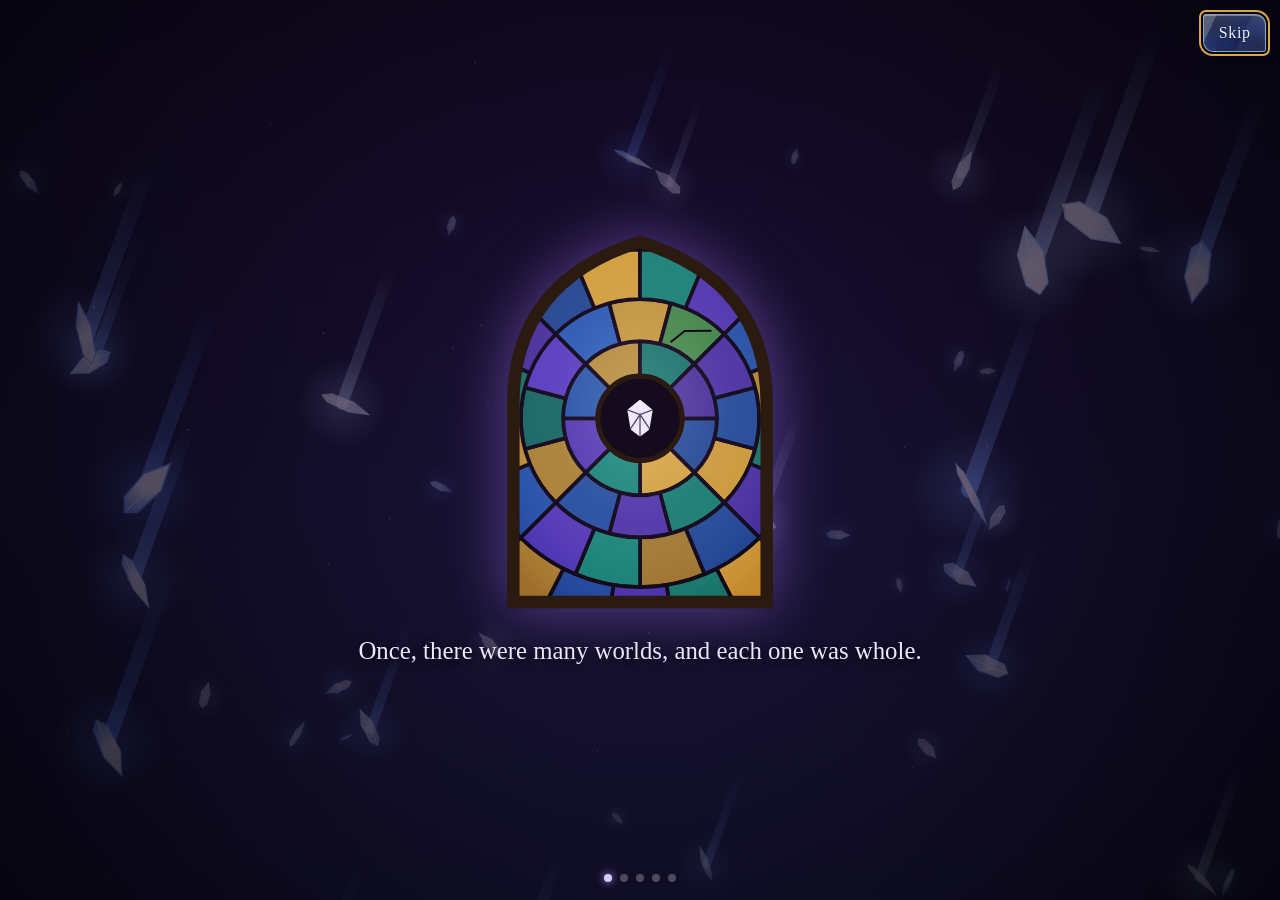
==== commit 61ad39cf: "Offline play and home-screen app: sw.js keeps a copy of the game; manifest.webmanifest Network first" ====
--- a/index.html
+++ b/index.html
@@ -9,6 +9,8 @@
 <meta name="apple-mobile-web-app-capable" content="yes">
 <meta name="apple-mobile-web-app-status-bar-style" content="black-translucent">
 <meta name="apple-mobile-web-app-title" content="Shardfall">
+<link rel="manifest" href="manifest.webmanifest">
+<meta name="theme-color" content="#070a18">
 <meta name="claude:viewport-fit-sides" content="cover">
 <link rel="preconnect" href="https://fonts.googleapis.com">
 <link rel="preconnect" href="https://fonts.gstatic.com" crossorigin>
--- a/css/style.css
+++ b/css/style.css
@@ -965,34 +965,34 @@
     repeating-linear-gradient(-8deg, rgba(40, 60, 20, 0.22) 0 10px, transparent 10px 26px),
     linear-gradient(#6f9443, #557a33);
 }
-.skin-battlefield .side[data-faction="Monkey"] {
+.skin-battlefield .side[data-faction="Wild"] {
   background:
     radial-gradient(circle 60px at 8% 25%, #2f7a3a, transparent), radial-gradient(circle 80px at 92% 70%, #2a6d34, transparent),
     radial-gradient(circle 50px at 60% 15%, #3a8a44, transparent), radial-gradient(circle 70px at 35% 85%, #24622f, transparent),
     radial-gradient(ellipse 30% 20% at 50% 50%, rgba(255, 220, 120, 0.12), transparent),
     linear-gradient(#1f4d29, #173d20);
 }
-.skin-battlefield .side[data-faction="Zombie"] {
+.skin-battlefield .side[data-faction="Undead"] {
   background:
     radial-gradient(ellipse 40% 25% at 30% 40%, rgba(200, 230, 200, 0.14), transparent),
     radial-gradient(ellipse 35% 20% at 75% 65%, rgba(200, 230, 200, 0.12), transparent),
     repeating-linear-gradient(90deg, transparent 0 140px, rgba(0, 0, 0, 0.18) 140px 146px),
     linear-gradient(#3b4536, #2a3127);
 }
-.skin-battlefield .side[data-faction="Fighter"] {
+.skin-battlefield .side[data-faction="Mortal"] {
   background:
     repeating-linear-gradient(0deg, rgba(90, 60, 20, 0.08) 0 2px, transparent 2px 6px),
     repeating-linear-gradient(90deg, transparent 0 236px, #3b2a1a 236px 242px),
     linear-gradient(#cdb977, #b9a265);
 }
-.skin-battlefield .side[data-faction="Digital"] {
+.skin-battlefield .side[data-faction="Cyber"] {
   background:
     radial-gradient(circle 3px at 50% 50%, rgba(90, 220, 255, 0.8), transparent) 0 0 / 120px 80px,
     repeating-linear-gradient(0deg, rgba(64, 200, 255, 0.14) 0 2px, transparent 2px 80px),
     repeating-linear-gradient(90deg, rgba(64, 200, 255, 0.1) 0 2px, transparent 2px 120px),
     linear-gradient(#0f2a3a, #0a1c28);
 }
-.skin-battlefield .side[data-faction="Digital"], .skin-battlefield .side[data-faction="Zombie"] { --rock: #2c2a3a; --rock-dark: #1a1824; }
+.skin-battlefield .side[data-faction="Cyber"], .skin-battlefield .side[data-faction="Undead"] { --rock: #2c2a3a; --rock-dark: #1a1824; }
 .skin-battlefield .rift { background: radial-gradient(ellipse 55% 34% at 50% 50%, rgba(200, 150, 255, 0.55), rgba(110, 50, 200, 0.18) 60%, transparent 75%); }
 .skin-battlefield .rift::before {
   content: ""; position: absolute; left: 4%; right: 4%; top: 46%; height: 6px;
@@ -1099,6 +1099,14 @@
   background: rgba(0, 0, 0, 0.25); border: 1px solid var(--brass-dim); border-radius: 6px; padding: 0.15em 0.4em;
 }
 .bld-name:focus { outline: 2px solid var(--brass); outline-offset: 1px; }
+/* Save code (Settings) */
+.save-code {
+  display: block; width: 100%; box-sizing: border-box; resize: vertical; margin: 6px 0;
+  font: 0.85rem/1.35 ui-monospace, Consolas, monospace; color: var(--brass); word-break: break-all;
+  background: rgba(0, 0, 0, 0.3); border: 1px solid var(--brass-dim); border-radius: 6px; padding: 0.5em 0.6em;
+}
+.save-code:focus { outline: 2px solid var(--brass); outline-offset: 1px; }
+.save-code-msg { min-height: 1.4em; margin: 4px 0; }
 .bld-bar-actions { display: flex; gap: 8px; margin-left: auto; }
 .builder-body {
   display: grid; grid-template-columns: minmax(0, 1fr) 340px; gap: 18px; align-items: start;
@@ -1346,7 +1354,7 @@
 .field-card.skill-glow .card { animation: skill-glow 0.9s ease-out; }
 @keyframes skill-glow { 0% { filter: brightness(1.6) drop-shadow(0 0 3px #ffe7a8) drop-shadow(0 0 16px #ffcf6a); } 100% { filter: none; } }
 
-/* Each faction enters its own way. */
+/* Each world's cards enter their own way. */
 .enter-sprout .card { animation: sprout 0.65s cubic-bezier(.3,1.6,.5,1); transform-origin: 50% 100%; }
 @keyframes sprout { 0% { transform: scale(0.1, 0.05); opacity: 0; } 50% { transform: scale(0.9, 1.15); opacity: 1; } 75% { transform: scale(1.05, 0.95); } }
 .enter-bounce .card { animation: bounce-in 0.8s; }
@@ -2077,7 +2085,7 @@
   box-shadow: 0 0 14px rgba(255, 50, 30, 0.9); animation: lethal-pulse 0.7s ease-in-out infinite alternate; }
 .face-btn.lethal { background: linear-gradient(#e0301f, #7a0d08) !important; color: #fff !important; box-shadow: 0 0 18px rgba(255, 50, 30, 0.9); animation: lethal-pulse 0.7s ease-in-out infinite alternate; }
 @keyframes lethal-pulse { to { filter: brightness(1.3); } }
-#stage.final-blow #board > *:not(.final-hero), #stage.final-blow #hand-layer { filter: grayscale(1) brightness(0.55); transition: filter 0.25s; }
+#stage.final-blow #board > .rg > *:not(.final-hero), #stage.final-blow #hand-layer { filter: grayscale(1) brightness(0.55); transition: filter 0.25s; }
 #stage.final-blow .field-card.final-hero { z-index: 30; filter: drop-shadow(0 0 18px #fff); }
 @media (prefers-reduced-motion: reduce) { .heavy-focus, .bonus-pop { animation: none; opacity: 0; } }
 
@@ -2169,3 +2177,21 @@
 .trophy small { color: #ffd27a; }
 .trophy em { font-size: 12px; font-style: normal; color: rgba(242, 231, 207, 0.6); }
 .trophy.got em { color: #ffd27a; }
+
+/* the board's regions (renderRegions in js/ui.js) take no space of their own */
+#board > .rg { display: contents; }
+
+/* Heavy effects off (Settings, applyHeavyFx in js/ui.js): the always-on looping effects stop.
+   Background and glow loops are switched off; any other loop plays once and rests. Short
+   effects (hits, card travel, wind-ups, banners) are not loops, so they still play. */
+html.light-fx *, html.light-fx *::before, html.light-fx *::after { animation-iteration-count: 1 !important; }
+html.light-fx .scene, html.light-fx .scene *, html.light-fx .scene::before, html.light-fx .scene::after,
+html.light-fx .side::before, html.light-fx .side::after, html.light-fx .rift, html.light-fx .rift::before, html.light-fx .rift::after,
+html.light-fx .shard-scar, html.light-fx .shard-scar .scar-tint, html.light-fx .ward:not(.forming) .s, html.light-fx .rune-ring .sweep, html.light-fx .rune-ring > i svg,
+html.light-fx .field-card.ready, html.light-fx #stage.tense #fx-layer::before { animation: none !important; }
+
+/* Dozing (wake() in js/ui.js): nothing has happened for a while, so every animation pauses
+   until the next tap, key or move. */
+html.doze *, html.doze *::before, html.doze *::after { animation-play-state: paused !important; }
+/* with Heavy effects off the Protected runes stay frozen where they are, spread around the ring */
+html.light-fx .rune-ring > i { animation-play-state: paused !important; }
--- a/css/style.css
+++ b/css/style.css
@@ -965,34 +965,34 @@
     repeating-linear-gradient(-8deg, rgba(40, 60, 20, 0.22) 0 10px, transparent 10px 26px),
     linear-gradient(#6f9443, #557a33);
 }
-.skin-battlefield .side[data-faction="Monkey"] {
+.skin-battlefield .side[data-faction="Wild"] {
   background:
     radial-gradient(circle 60px at 8% 25%, #2f7a3a, transparent), radial-gradient(circle 80px at 92% 70%, #2a6d34, transparent),
     radial-gradient(circle 50px at 60% 15%, #3a8a44, transparent), radial-gradient(circle 70px at 35% 85%, #24622f, transparent),
     radial-gradient(ellipse 30% 20% at 50% 50%, rgba(255, 220, 120, 0.12), transparent),
     linear-gradient(#1f4d29, #173d20);
 }
-.skin-battlefield .side[data-faction="Zombie"] {
+.skin-battlefield .side[data-faction="Undead"] {
   background:
     radial-gradient(ellipse 40% 25% at 30% 40%, rgba(200, 230, 200, 0.14), transparent),
     radial-gradient(ellipse 35% 20% at 75% 65%, rgba(200, 230, 200, 0.12), transparent),
     repeating-linear-gradient(90deg, transparent 0 140px, rgba(0, 0, 0, 0.18) 140px 146px),
     linear-gradient(#3b4536, #2a3127);
 }
-.skin-battlefield .side[data-faction="Fighter"] {
+.skin-battlefield .side[data-faction="Mortal"] {
   background:
     repeating-linear-gradient(0deg, rgba(90, 60, 20, 0.08) 0 2px, transparent 2px 6px),
     repeating-linear-gradient(90deg, transparent 0 236px, #3b2a1a 236px 242px),
     linear-gradient(#cdb977, #b9a265);
 }
-.skin-battlefield .side[data-faction="Digital"] {
+.skin-battlefield .side[data-faction="Cyber"] {
   background:
     radial-gradient(circle 3px at 50% 50%, rgba(90, 220, 255, 0.8), transparent) 0 0 / 120px 80px,
     repeating-linear-gradient(0deg, rgba(64, 200, 255, 0.14) 0 2px, transparent 2px 80px),
     repeating-linear-gradient(90deg, rgba(64, 200, 255, 0.1) 0 2px, transparent 2px 120px),
     linear-gradient(#0f2a3a, #0a1c28);
 }
-.skin-battlefield .side[data-faction="Digital"], .skin-battlefield .side[data-faction="Zombie"] { --rock: #2c2a3a; --rock-dark: #1a1824; }
+.skin-battlefield .side[data-faction="Cyber"], .skin-battlefield .side[data-faction="Undead"] { --rock: #2c2a3a; --rock-dark: #1a1824; }
 .skin-battlefield .rift { background: radial-gradient(ellipse 55% 34% at 50% 50%, rgba(200, 150, 255, 0.55), rgba(110, 50, 200, 0.18) 60%, transparent 75%); }
 .skin-battlefield .rift::before {
   content: ""; position: absolute; left: 4%; right: 4%; top: 46%; height: 6px;
@@ -1099,6 +1099,14 @@
   background: rgba(0, 0, 0, 0.25); border: 1px solid var(--brass-dim); border-radius: 6px; padding: 0.15em 0.4em;
 }
 .bld-name:focus { outline: 2px solid var(--brass); outline-offset: 1px; }
+/* Save code (Settings) */
+.save-code {
+  display: block; width: 100%; box-sizing: border-box; resize: vertical; margin: 6px 0;
+  font: 0.85rem/1.35 ui-monospace, Consolas, monospace; color: var(--brass); word-break: break-all;
+  background: rgba(0, 0, 0, 0.3); border: 1px solid var(--brass-dim); border-radius: 6px; padding: 0.5em 0.6em;
+}
+.save-code:focus { outline: 2px solid var(--brass); outline-offset: 1px; }
+.save-code-msg { min-height: 1.4em; margin: 4px 0; }
 .bld-bar-actions { display: flex; gap: 8px; margin-left: auto; }
 .builder-body {
   display: grid; grid-template-columns: minmax(0, 1fr) 340px; gap: 18px; align-items: start;
@@ -1346,7 +1354,7 @@
 .field-card.skill-glow .card { animation: skill-glow 0.9s ease-out; }
 @keyframes skill-glow { 0% { filter: brightness(1.6) drop-shadow(0 0 3px #ffe7a8) drop-shadow(0 0 16px #ffcf6a); } 100% { filter: none; } }
 
-/* Each faction enters its own way. */
+/* Each world's cards enter their own way. */
 .enter-sprout .card { animation: sprout 0.65s cubic-bezier(.3,1.6,.5,1); transform-origin: 50% 100%; }
 @keyframes sprout { 0% { transform: scale(0.1, 0.05); opacity: 0; } 50% { transform: scale(0.9, 1.15); opacity: 1; } 75% { transform: scale(1.05, 0.95); } }
 .enter-bounce .card { animation: bounce-in 0.8s; }
@@ -2077,7 +2085,7 @@
   box-shadow: 0 0 14px rgba(255, 50, 30, 0.9); animation: lethal-pulse 0.7s ease-in-out infinite alternate; }
 .face-btn.lethal { background: linear-gradient(#e0301f, #7a0d08) !important; color: #fff !important; box-shadow: 0 0 18px rgba(255, 50, 30, 0.9); animation: lethal-pulse 0.7s ease-in-out infinite alternate; }
 @keyframes lethal-pulse { to { filter: brightness(1.3); } }
-#stage.final-blow #board > *:not(.final-hero), #stage.final-blow #hand-layer { filter: grayscale(1) brightness(0.55); transition: filter 0.25s; }
+#stage.final-blow #board > .rg > *:not(.final-hero), #stage.final-blow #hand-layer { filter: grayscale(1) brightness(0.55); transition: filter 0.25s; }
 #stage.final-blow .field-card.final-hero { z-index: 30; filter: drop-shadow(0 0 18px #fff); }
 @media (prefers-reduced-motion: reduce) { .heavy-focus, .bonus-pop { animation: none; opacity: 0; } }
 
@@ -2169,3 +2177,21 @@
 .trophy small { color: #ffd27a; }
 .trophy em { font-size: 12px; font-style: normal; color: rgba(242, 231, 207, 0.6); }
 .trophy.got em { color: #ffd27a; }
+
+/* the board's regions (renderRegions in js/ui.js) take no space of their own */
+#board > .rg { display: contents; }
+
+/* Heavy effects off (Settings, applyHeavyFx in js/ui.js): the always-on looping effects stop.
+   Background and glow loops are switched off; any other loop plays once and rests. Short
+   effects (hits, card travel, wind-ups, banners) are not loops, so they still play. */
+html.light-fx *, html.light-fx *::before, html.light-fx *::after { animation-iteration-count: 1 !important; }
+html.light-fx .scene, html.light-fx .scene *, html.light-fx .scene::before, html.light-fx .scene::after,
+html.light-fx .side::before, html.light-fx .side::after, html.light-fx .rift, html.light-fx .rift::before, html.light-fx .rift::after,
+html.light-fx .shard-scar, html.light-fx .shard-scar .scar-tint, html.light-fx .ward:not(.forming) .s, html.light-fx .rune-ring .sweep, html.light-fx .rune-ring > i svg,
+html.light-fx .field-card.ready, html.light-fx #stage.tense #fx-layer::before { animation: none !important; }
+
+/* Dozing (wake() in js/ui.js): nothing has happened for a while, so every animation pauses
+   until the next tap, key or move. */
+html.doze *, html.doze *::before, html.doze *::after { animation-play-state: paused !important; }
+/* with Heavy effects off the Protected runes stay frozen where they are, spread around the ring */
+html.light-fx .rune-ring > i { animation-play-state: paused !important; }
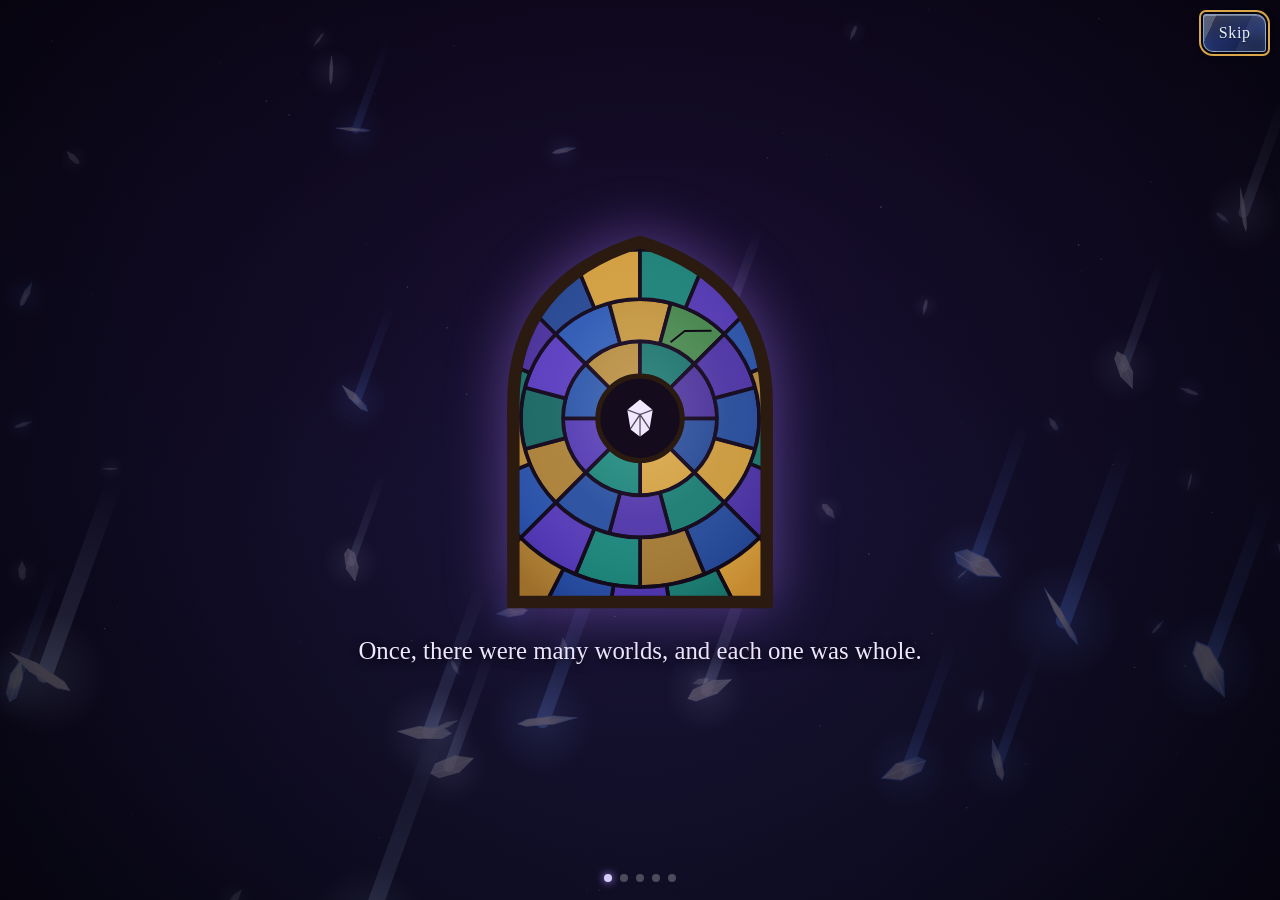
==== commit f503176d: "Version on the menu and a What's new window (data/whats_new.csv); bug reports name the version Co-Au" ====
--- a/index.html
+++ b/index.html
@@ -55,6 +55,7 @@
           <button type="button" id="btn-trophies" class="btn">Trophies</button>
           <button type="button" id="btn-settings" class="btn">Settings</button>
         </div>
+        <button type="button" id="btn-version" class="menu-version" title="What's new in Shardfall"></button>
       </div>
 
       <!-- Choosing decks before a match (Quick Match, Two Players), or just looking after them (My Decks) -->
--- a/css/style.css
+++ b/css/style.css
@@ -170,6 +170,15 @@
 .door .door-go { margin-top: 6px; pointer-events: none; }
 .door-main .door-go { background: linear-gradient(#ffd27a, #e08a1e); color: #2a1606; }
 .menu-actions.minor { justify-content: center; }
+/* The version line under the menu buttons; it opens What's new */
+.menu-version { appearance: none; justify-self: center; background: none; border: 0; padding: 10px 14px; min-height: 44px; cursor: pointer;
+  font: 600 0.95rem var(--font-body); color: var(--muted); text-decoration: underline; text-underline-offset: 3px; }
+.menu-version:hover, .menu-version:focus-visible { color: var(--parchment); }
+.whats-new { display: grid; gap: 14px; margin-top: 14px; max-height: 60vh; overflow: auto; padding-right: 6px; }
+.whats-new h3 { margin: 0 0 4px; font-family: var(--font-display); font-weight: 400; font-size: 1.3rem; color: var(--parchment); }
+.whats-new h3 small { font-family: var(--font-body); font-size: 0.85rem; color: var(--muted); margin-left: 6px; }
+.whats-new .latest h3 { color: var(--brass); }
+.whats-new ul { margin: 0; padding-left: 1.2em; }
 .menu-actions.minor .btn { min-width: 150px; }
 /* Choosing decks before a match */
 .setup-head { display: flex; align-items: center; gap: 14px; }
--- a/css/style.css
+++ b/css/style.css
@@ -170,6 +170,15 @@
 .door .door-go { margin-top: 6px; pointer-events: none; }
 .door-main .door-go { background: linear-gradient(#ffd27a, #e08a1e); color: #2a1606; }
 .menu-actions.minor { justify-content: center; }
+/* The version line under the menu buttons; it opens What's new */
+.menu-version { appearance: none; justify-self: center; background: none; border: 0; padding: 10px 14px; min-height: 44px; cursor: pointer;
+  font: 600 0.95rem var(--font-body); color: var(--muted); text-decoration: underline; text-underline-offset: 3px; }
+.menu-version:hover, .menu-version:focus-visible { color: var(--parchment); }
+.whats-new { display: grid; gap: 14px; margin-top: 14px; max-height: 60vh; overflow: auto; padding-right: 6px; }
+.whats-new h3 { margin: 0 0 4px; font-family: var(--font-display); font-weight: 400; font-size: 1.3rem; color: var(--parchment); }
+.whats-new h3 small { font-family: var(--font-body); font-size: 0.85rem; color: var(--muted); margin-left: 6px; }
+.whats-new .latest h3 { color: var(--brass); }
+.whats-new ul { margin: 0; padding-left: 1.2em; }
 .menu-actions.minor .btn { min-width: 150px; }
 /* Choosing decks before a match */
 .setup-head { display: flex; align-items: center; gap: 14px; }
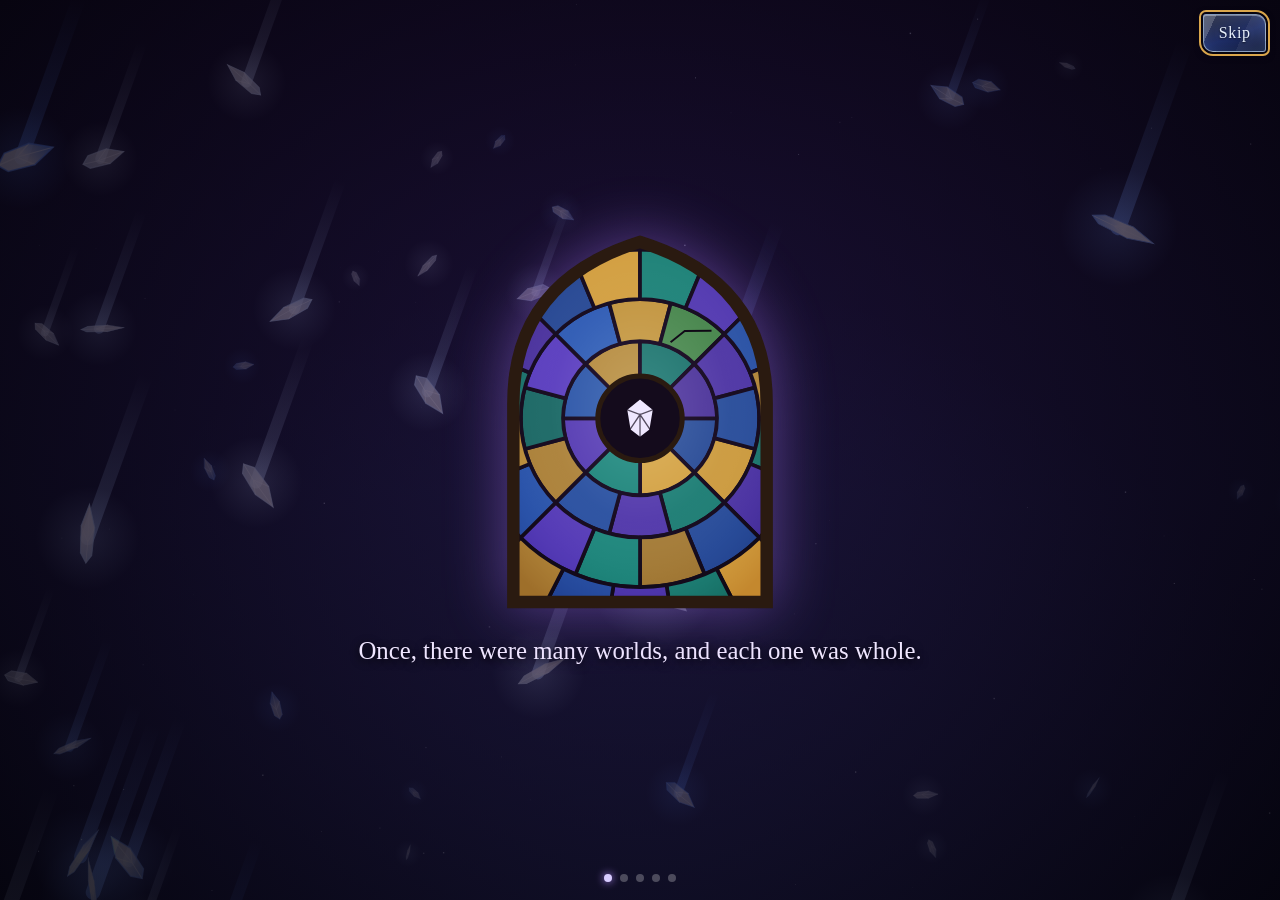
==== commit d85876c9: "Words players read move into data/ui_text.csv: menu, Settings, save code, game menu, What's new, bug" ====
--- a/index.html
+++ b/index.html
@@ -37,7 +37,7 @@
     <div class="menu-inner">
       <header class="menu-title">
         <h1>Shardfall</h1>
-        <p class="tagline">A trading card game for people who want to have fun, not spend money.</p>
+        <p class="tagline" data-t="menu_tagline">A trading card game for people who want to have fun, not spend money.</p>
       </header>
 
       <!-- The start menu's home: three ways to play, then the rest (js/menu.js renders the doors) -->
@@ -48,12 +48,12 @@
           <button type="button" id="door-two" class="door" data-setup="hotseat"></button>
         </div>
         <div class="menu-actions minor">
-          <button type="button" id="btn-decks" class="btn" data-setup="decks">My Decks</button>
-          <button type="button" id="btn-tutorial" class="btn">Tutorial</button>
-          <button type="button" id="btn-rules" class="btn">How to play</button>
-          <button type="button" id="btn-almanac" class="btn">Almanac</button>
-          <button type="button" id="btn-trophies" class="btn">Trophies</button>
-          <button type="button" id="btn-settings" class="btn">Settings</button>
+          <button type="button" id="btn-decks" class="btn" data-setup="decks" data-t="menu_my_decks">My Decks</button>
+          <button type="button" id="btn-tutorial" class="btn" data-t="menu_tutorial">Tutorial</button>
+          <button type="button" id="btn-rules" class="btn" data-t="menu_how_to_play">How to play</button>
+          <button type="button" id="btn-almanac" class="btn" data-t="menu_almanac">Almanac</button>
+          <button type="button" id="btn-trophies" class="btn" data-t="menu_trophies">Trophies</button>
+          <button type="button" id="btn-settings" class="btn" data-t="menu_settings">Settings</button>
         </div>
         <button type="button" id="btn-version" class="menu-version" title="What's new in Shardfall"></button>
       </div>
@@ -61,7 +61,7 @@
       <!-- Choosing decks before a match (Quick Match, Two Players), or just looking after them (My Decks) -->
       <div id="menu-setup" class="menu-panel" hidden>
         <div class="setup-head">
-          <button type="button" id="btn-back" class="btn btn-small">← Back</button>
+          <button type="button" id="btn-back" class="btn btn-small" data-t="menu_back">← Back</button>
           <h2 id="setup-title" class="setup-title"></h2>
         </div>
         <h2 id="deck-label" class="panel-label">Choose your deck</h2>
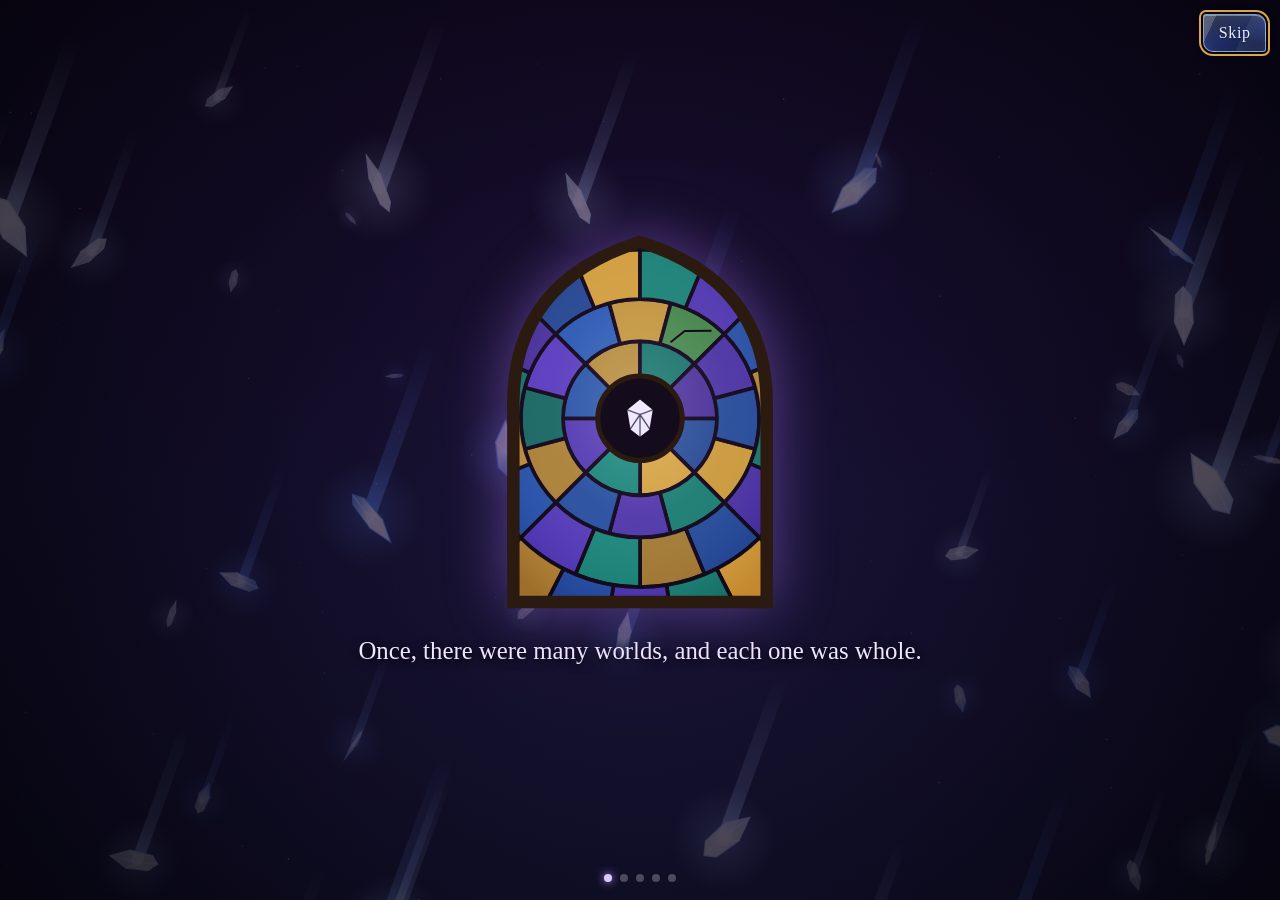
==== commit ebf3f932: "Accessibility check (tools/a11y-check.js, axe plus a keyboard walk) on every pull request; fixes for" ====
--- a/index.html
+++ b/index.html
@@ -29,7 +29,7 @@
   <linearGradient id="g-mana" x1="0" y1="0" x2="1" y2="1"><stop offset="0" stop-color="#ffffff"/><stop offset="0.4" stop-color="#9cc2ff"/><stop offset="1" stop-color="#5a3fd8"/></linearGradient>
   <linearGradient id="g-shine" x1="0" y1="0" x2="1" y2="1"><stop offset="0" stop-color="#fff" stop-opacity="0.85"/><stop offset="0.5" stop-color="#fff" stop-opacity="0.12"/><stop offset="1" stop-color="#fff" stop-opacity="0"/></linearGradient>
 </defs></svg>
-<div id="app">
+<main id="app">
 
   <!-- MAIN MENU -->
   <section id="menu" class="screen">
@@ -164,7 +164,7 @@
       <div id="modal-content"></div>
     </div>
   </div>
-</div>
+</main>
 
 <!-- data.js loads the CSV files in data/, then starts the game scripts listed in GAME_SCRIPTS -->
 <script>document.write('<script src="js/data.js?v=' + Date.now() + '"><\/script>');</script>
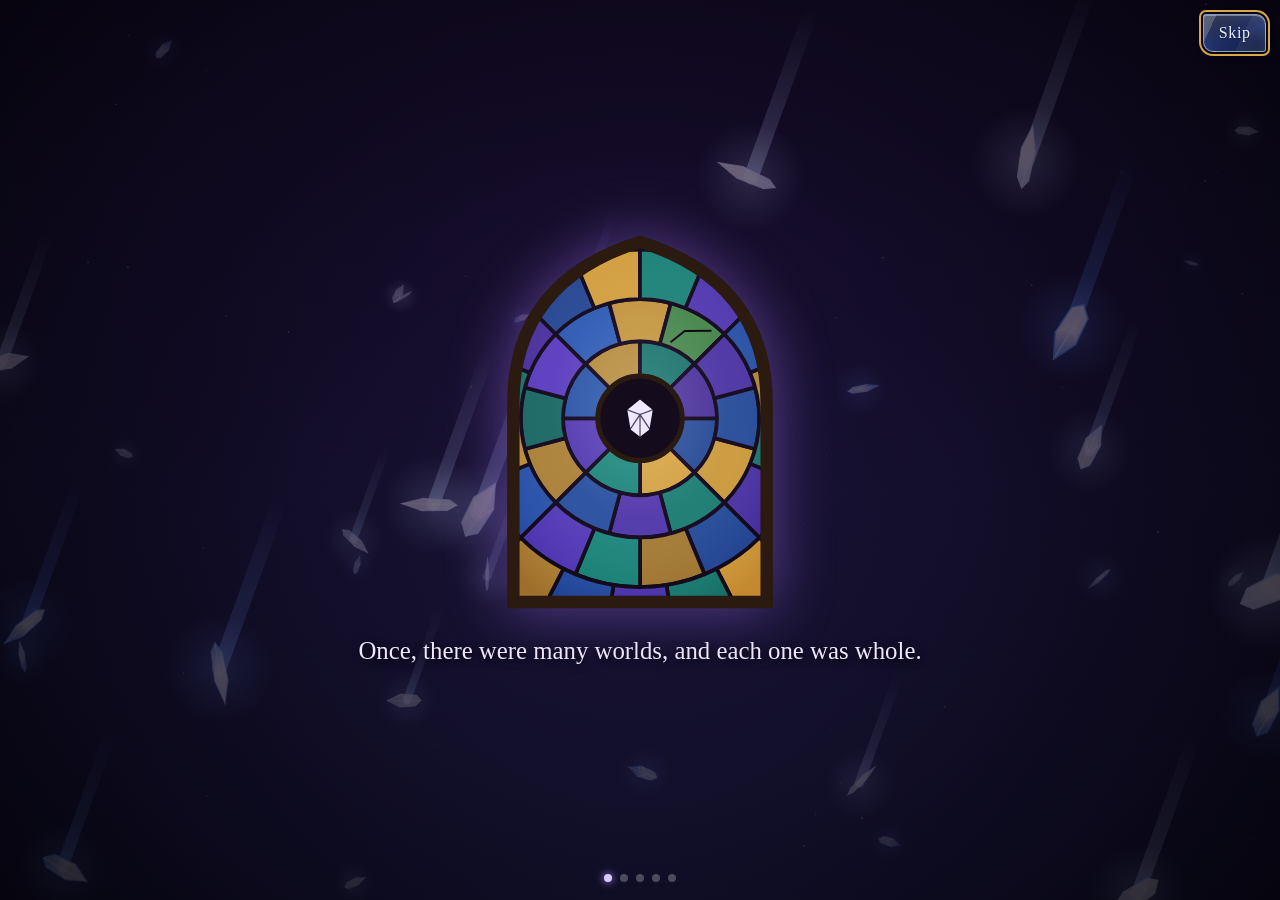
==== commit 8dae3a1a: "Random events off in normal play and two rounds long; deck codes; replay test records each move's ch" ====
--- a/index.html
+++ b/index.html
@@ -102,6 +102,7 @@
       <input id="bld-name" class="bld-name" maxlength="28" autocomplete="off" aria-label="Deck name">
       <div class="bld-bar-actions">
         <button type="button" id="bld-help" class="btn btn-small">? How to build</button>
+        <button type="button" id="bld-code" class="btn btn-small" data-t="deckcode_button">Deck code</button>
         <button type="button" id="bld-save" class="btn btn-small btn-primary">Save deck</button>
       </div>
     </div>
--- a/css/style.css
+++ b/css/style.css
@@ -64,6 +64,8 @@
 .data-error h2 { margin: 0 0 10px; font-family: var(--font-display); font-weight: 400; color: var(--brass); }
 .data-error p { margin: 0 0 10px; }
 .data-error .detail { color: var(--muted); font-size: 0.9rem; }
+.data-warning { position: fixed; top: 12px; left: 50%; transform: translateX(-50%); z-index: 400; margin: 0; border-color: var(--brass); max-height: 70vh; overflow: auto; }
+.data-warning ul { margin: 0 0 10px; padding-left: 1.2em; }
 .data-error code { color: var(--parchment); }
 .screen { min-height: 100%; }
 
@@ -1958,11 +1960,14 @@
 
 /* Protected: a shell of light-blue shards over the health gem (wardHTML in js/ui.js) */
 .ward { position: absolute; left: -19px; top: -18px; width: 86px; height: 94px; overflow: visible; pointer-events: none; filter: drop-shadow(0 0 4px rgba(120, 205, 255, 0.95)) drop-shadow(0 0 10px rgba(110, 190, 255, 0.55)); }
-.ward .s { fill: rgba(140, 210, 255, 0.3); stroke: rgba(230, 249, 255, 0.95); stroke-width: 0.9; stroke-linejoin: round; transform-box: fill-box; transform-origin: center; animation: ward-twinkle 3.2s ease-in-out infinite; animation-delay: calc(var(--i) * -0.13s); }
+.ward .s { fill: rgba(140, 210, 255, 0.3); stroke: rgba(230, 249, 255, 0.95); stroke-width: 0.9; stroke-linejoin: round; transform-box: fill-box; transform-origin: center; animation: ward-load 6s linear infinite; animation-delay: calc(var(--i) * 0.17s); }
 .ward .s:nth-child(3n) { fill: rgba(195, 236, 255, 0.42); }
 .ward .s:nth-child(4n + 1) { fill: rgba(110, 185, 255, 0.2); }
 .ward .s:nth-child(4n) { fill: rgba(140, 210, 255, 0.06); }   /* the middle stays clear so the gem's health color shows */
-@keyframes ward-twinkle { 0%, 100% { opacity: 0.75; } 50% { opacity: 1; } }
+/* The shards light one after another, like a loading ring; one shard never lights (the loading ring
+   on Protected cards stops at 99% the same way). */
+@keyframes ward-load { 0% { opacity: 0.3; } 4%, 85% { opacity: 1; } 100% { opacity: 0.3; } }
+.ward .s:nth-child(22), .ward.forming .s:nth-child(22) { animation: none; opacity: 0.12; }
 .ward.forming .s { animation: ward-in 0.65s cubic-bezier(.2, .9, .3, 1.25) both; animation-delay: calc(var(--i) * 18ms + var(--age)); }
 @keyframes ward-in { from { transform: translate(var(--fx), var(--fy)) rotate(50deg) scale(0.3); opacity: 0; } to { transform: none; opacity: 0.9; } }
 .ward.hit { animation: ward-flash 0.55s ease-out both; animation-delay: var(--age); }
@@ -1977,18 +1982,19 @@
 /* a card with the Protected skill: a ring of blue runes travels around it (runeRingHTML in js/ui.js) */
 .rune-ring { position: absolute; left: -10.8px; top: -10.8px; width: 113px; height: 153px; pointer-events: none; z-index: 2; scale: 1.2; transform-origin: 0 0; }
 .rune-ring .track { position: absolute; inset: 0; width: 100%; height: 100%; overflow: visible; }
-.rune-ring .t { fill: none; stroke: rgba(150, 220, 255, 0.45); stroke-width: 1; filter: drop-shadow(0 0 3px rgba(110, 200, 255, 0.9)); }
-.rune-ring .sweep { fill: none; stroke: #e4f8ff; stroke-width: 2; stroke-linecap: round; stroke-dasharray: 16 84; filter: drop-shadow(0 0 4px #7fd4ff) drop-shadow(0 0 8px #4fb8ff); animation: rune-sweep 3.2s linear infinite; animation-delay: var(--ph); }
-.rune-ring .sweep.two { stroke-dasharray: 7 93; stroke-width: 1.4; opacity: 0.7; animation-duration: 5.3s; animation-direction: reverse; }
-@keyframes rune-sweep { to { stroke-dashoffset: -100; } }
+.rune-ring .t { fill: none; stroke: rgba(150, 220, 255, 0.14); stroke-width: 1; }
+/* The loading band: fills to 99% and holds, fades, starts again. Without the animation (Heavy
+   effects off, reduced motion) it rests at 99%. */
+.rune-ring .load { fill: none; stroke: #e4f8ff; stroke-width: 2.2; stroke-linecap: round; stroke-dasharray: 99 1; filter: drop-shadow(0 0 4px #7fd4ff) drop-shadow(0 0 8px #4fb8ff); animation: rune-load 6s cubic-bezier(.3, .1, .3, 1) infinite; animation-delay: var(--ph); }
+@keyframes rune-load { 0% { stroke-dasharray: 0 100; opacity: 1; } 70%, 92% { stroke-dasharray: 99 1; opacity: 1; } 100% { stroke-dasharray: 99 1; opacity: 0; } }
 .rune-ring > i { position: absolute; left: 0; top: 0; width: 11px; height: 11px; offset-path: path("M15 3H98A12 12 0 0 1 110 15V138A12 12 0 0 1 98 150H15A12 12 0 0 1 3 138V15A12 12 0 0 1 15 3Z"); offset-rotate: auto; animation: rune-orbit 18s linear infinite; }
 .rune-ring > i svg { display: block; width: 100%; height: 100%; overflow: visible; transform: rotate(90deg); animation: rune-glow 2.4s ease-in-out infinite alternate; animation-delay: inherit; }
-.rune-ring > i path { fill: none; stroke: #c9f0ff; stroke-width: 1.3; stroke-linecap: round; stroke-linejoin: round; filter: drop-shadow(0 0 1.5px #8fdcff) drop-shadow(0 0 4px #3fa9ff); }
+.rune-ring > i path { fill: none; stroke: #c9f0ff; stroke-width: 1.6; stroke-linecap: round; stroke-linejoin: round; filter: drop-shadow(0 0 1.5px #8fdcff) drop-shadow(0 0 4px #3fa9ff); }
 @keyframes rune-orbit { from { offset-distance: 0%; } to { offset-distance: 100%; } }
 @keyframes rune-glow { from { opacity: 0.55; } to { opacity: 1; } }
 .rune-ring.flash { animation: rune-flash 0.45s ease-out; }
 @keyframes rune-flash { 0% { filter: brightness(2.2) drop-shadow(0 0 8px #bfeeff); } }
-@media (prefers-reduced-motion: reduce) { .ward .s, .ward.hit, .ward.hit .s.chip, .ward.forming .s, .rune-ring > i, .rune-ring .sweep, .rune-ring > i svg { animation: none; } }
+@media (prefers-reduced-motion: reduce) { .ward .s, .ward.hit, .ward.hit .s.chip, .ward.forming .s, .rune-ring > i, .rune-ring .load, .rune-ring > i svg { animation: none; } }
 
 /* The big shard (shardHTML in js/ui.js): a tall crystal in the middle band, purple, blue and green.
    It drops in when it lands, shakes when hit, and glows brighter when it can be attacked. */
@@ -2196,7 +2202,7 @@
 html.light-fx *, html.light-fx *::before, html.light-fx *::after { animation-iteration-count: 1 !important; }
 html.light-fx .scene, html.light-fx .scene *, html.light-fx .scene::before, html.light-fx .scene::after,
 html.light-fx .side::before, html.light-fx .side::after, html.light-fx .rift, html.light-fx .rift::before, html.light-fx .rift::after,
-html.light-fx .shard-scar, html.light-fx .shard-scar .scar-tint, html.light-fx .ward:not(.forming) .s, html.light-fx .rune-ring .sweep, html.light-fx .rune-ring > i svg,
+html.light-fx .shard-scar, html.light-fx .shard-scar .scar-tint, html.light-fx .ward:not(.forming) .s, html.light-fx .rune-ring .load, html.light-fx .rune-ring > i svg,
 html.light-fx .field-card.ready, html.light-fx #stage.tense #fx-layer::before { animation: none !important; }
 
 /* Dozing (wake() in js/ui.js): nothing has happened for a while, so every animation pauses
--- a/css/style.css
+++ b/css/style.css
@@ -64,6 +64,8 @@
 .data-error h2 { margin: 0 0 10px; font-family: var(--font-display); font-weight: 400; color: var(--brass); }
 .data-error p { margin: 0 0 10px; }
 .data-error .detail { color: var(--muted); font-size: 0.9rem; }
+.data-warning { position: fixed; top: 12px; left: 50%; transform: translateX(-50%); z-index: 400; margin: 0; border-color: var(--brass); max-height: 70vh; overflow: auto; }
+.data-warning ul { margin: 0 0 10px; padding-left: 1.2em; }
 .data-error code { color: var(--parchment); }
 .screen { min-height: 100%; }
 
@@ -1958,11 +1960,14 @@
 
 /* Protected: a shell of light-blue shards over the health gem (wardHTML in js/ui.js) */
 .ward { position: absolute; left: -19px; top: -18px; width: 86px; height: 94px; overflow: visible; pointer-events: none; filter: drop-shadow(0 0 4px rgba(120, 205, 255, 0.95)) drop-shadow(0 0 10px rgba(110, 190, 255, 0.55)); }
-.ward .s { fill: rgba(140, 210, 255, 0.3); stroke: rgba(230, 249, 255, 0.95); stroke-width: 0.9; stroke-linejoin: round; transform-box: fill-box; transform-origin: center; animation: ward-twinkle 3.2s ease-in-out infinite; animation-delay: calc(var(--i) * -0.13s); }
+.ward .s { fill: rgba(140, 210, 255, 0.3); stroke: rgba(230, 249, 255, 0.95); stroke-width: 0.9; stroke-linejoin: round; transform-box: fill-box; transform-origin: center; animation: ward-load 6s linear infinite; animation-delay: calc(var(--i) * 0.17s); }
 .ward .s:nth-child(3n) { fill: rgba(195, 236, 255, 0.42); }
 .ward .s:nth-child(4n + 1) { fill: rgba(110, 185, 255, 0.2); }
 .ward .s:nth-child(4n) { fill: rgba(140, 210, 255, 0.06); }   /* the middle stays clear so the gem's health color shows */
-@keyframes ward-twinkle { 0%, 100% { opacity: 0.75; } 50% { opacity: 1; } }
+/* The shards light one after another, like a loading ring; one shard never lights (the loading ring
+   on Protected cards stops at 99% the same way). */
+@keyframes ward-load { 0% { opacity: 0.3; } 4%, 85% { opacity: 1; } 100% { opacity: 0.3; } }
+.ward .s:nth-child(22), .ward.forming .s:nth-child(22) { animation: none; opacity: 0.12; }
 .ward.forming .s { animation: ward-in 0.65s cubic-bezier(.2, .9, .3, 1.25) both; animation-delay: calc(var(--i) * 18ms + var(--age)); }
 @keyframes ward-in { from { transform: translate(var(--fx), var(--fy)) rotate(50deg) scale(0.3); opacity: 0; } to { transform: none; opacity: 0.9; } }
 .ward.hit { animation: ward-flash 0.55s ease-out both; animation-delay: var(--age); }
@@ -1977,18 +1982,19 @@
 /* a card with the Protected skill: a ring of blue runes travels around it (runeRingHTML in js/ui.js) */
 .rune-ring { position: absolute; left: -10.8px; top: -10.8px; width: 113px; height: 153px; pointer-events: none; z-index: 2; scale: 1.2; transform-origin: 0 0; }
 .rune-ring .track { position: absolute; inset: 0; width: 100%; height: 100%; overflow: visible; }
-.rune-ring .t { fill: none; stroke: rgba(150, 220, 255, 0.45); stroke-width: 1; filter: drop-shadow(0 0 3px rgba(110, 200, 255, 0.9)); }
-.rune-ring .sweep { fill: none; stroke: #e4f8ff; stroke-width: 2; stroke-linecap: round; stroke-dasharray: 16 84; filter: drop-shadow(0 0 4px #7fd4ff) drop-shadow(0 0 8px #4fb8ff); animation: rune-sweep 3.2s linear infinite; animation-delay: var(--ph); }
-.rune-ring .sweep.two { stroke-dasharray: 7 93; stroke-width: 1.4; opacity: 0.7; animation-duration: 5.3s; animation-direction: reverse; }
-@keyframes rune-sweep { to { stroke-dashoffset: -100; } }
+.rune-ring .t { fill: none; stroke: rgba(150, 220, 255, 0.14); stroke-width: 1; }
+/* The loading band: fills to 99% and holds, fades, starts again. Without the animation (Heavy
+   effects off, reduced motion) it rests at 99%. */
+.rune-ring .load { fill: none; stroke: #e4f8ff; stroke-width: 2.2; stroke-linecap: round; stroke-dasharray: 99 1; filter: drop-shadow(0 0 4px #7fd4ff) drop-shadow(0 0 8px #4fb8ff); animation: rune-load 6s cubic-bezier(.3, .1, .3, 1) infinite; animation-delay: var(--ph); }
+@keyframes rune-load { 0% { stroke-dasharray: 0 100; opacity: 1; } 70%, 92% { stroke-dasharray: 99 1; opacity: 1; } 100% { stroke-dasharray: 99 1; opacity: 0; } }
 .rune-ring > i { position: absolute; left: 0; top: 0; width: 11px; height: 11px; offset-path: path("M15 3H98A12 12 0 0 1 110 15V138A12 12 0 0 1 98 150H15A12 12 0 0 1 3 138V15A12 12 0 0 1 15 3Z"); offset-rotate: auto; animation: rune-orbit 18s linear infinite; }
 .rune-ring > i svg { display: block; width: 100%; height: 100%; overflow: visible; transform: rotate(90deg); animation: rune-glow 2.4s ease-in-out infinite alternate; animation-delay: inherit; }
-.rune-ring > i path { fill: none; stroke: #c9f0ff; stroke-width: 1.3; stroke-linecap: round; stroke-linejoin: round; filter: drop-shadow(0 0 1.5px #8fdcff) drop-shadow(0 0 4px #3fa9ff); }
+.rune-ring > i path { fill: none; stroke: #c9f0ff; stroke-width: 1.6; stroke-linecap: round; stroke-linejoin: round; filter: drop-shadow(0 0 1.5px #8fdcff) drop-shadow(0 0 4px #3fa9ff); }
 @keyframes rune-orbit { from { offset-distance: 0%; } to { offset-distance: 100%; } }
 @keyframes rune-glow { from { opacity: 0.55; } to { opacity: 1; } }
 .rune-ring.flash { animation: rune-flash 0.45s ease-out; }
 @keyframes rune-flash { 0% { filter: brightness(2.2) drop-shadow(0 0 8px #bfeeff); } }
-@media (prefers-reduced-motion: reduce) { .ward .s, .ward.hit, .ward.hit .s.chip, .ward.forming .s, .rune-ring > i, .rune-ring .sweep, .rune-ring > i svg { animation: none; } }
+@media (prefers-reduced-motion: reduce) { .ward .s, .ward.hit, .ward.hit .s.chip, .ward.forming .s, .rune-ring > i, .rune-ring .load, .rune-ring > i svg { animation: none; } }
 
 /* The big shard (shardHTML in js/ui.js): a tall crystal in the middle band, purple, blue and green.
    It drops in when it lands, shakes when hit, and glows brighter when it can be attacked. */
@@ -2196,7 +2202,7 @@
 html.light-fx *, html.light-fx *::before, html.light-fx *::after { animation-iteration-count: 1 !important; }
 html.light-fx .scene, html.light-fx .scene *, html.light-fx .scene::before, html.light-fx .scene::after,
 html.light-fx .side::before, html.light-fx .side::after, html.light-fx .rift, html.light-fx .rift::before, html.light-fx .rift::after,
-html.light-fx .shard-scar, html.light-fx .shard-scar .scar-tint, html.light-fx .ward:not(.forming) .s, html.light-fx .rune-ring .sweep, html.light-fx .rune-ring > i svg,
+html.light-fx .shard-scar, html.light-fx .shard-scar .scar-tint, html.light-fx .ward:not(.forming) .s, html.light-fx .rune-ring .load, html.light-fx .rune-ring > i svg,
 html.light-fx .field-card.ready, html.light-fx #stage.tense #fx-layer::before { animation: none !important; }
 
 /* Dozing (wake() in js/ui.js): nothing has happened for a while, so every animation pauses
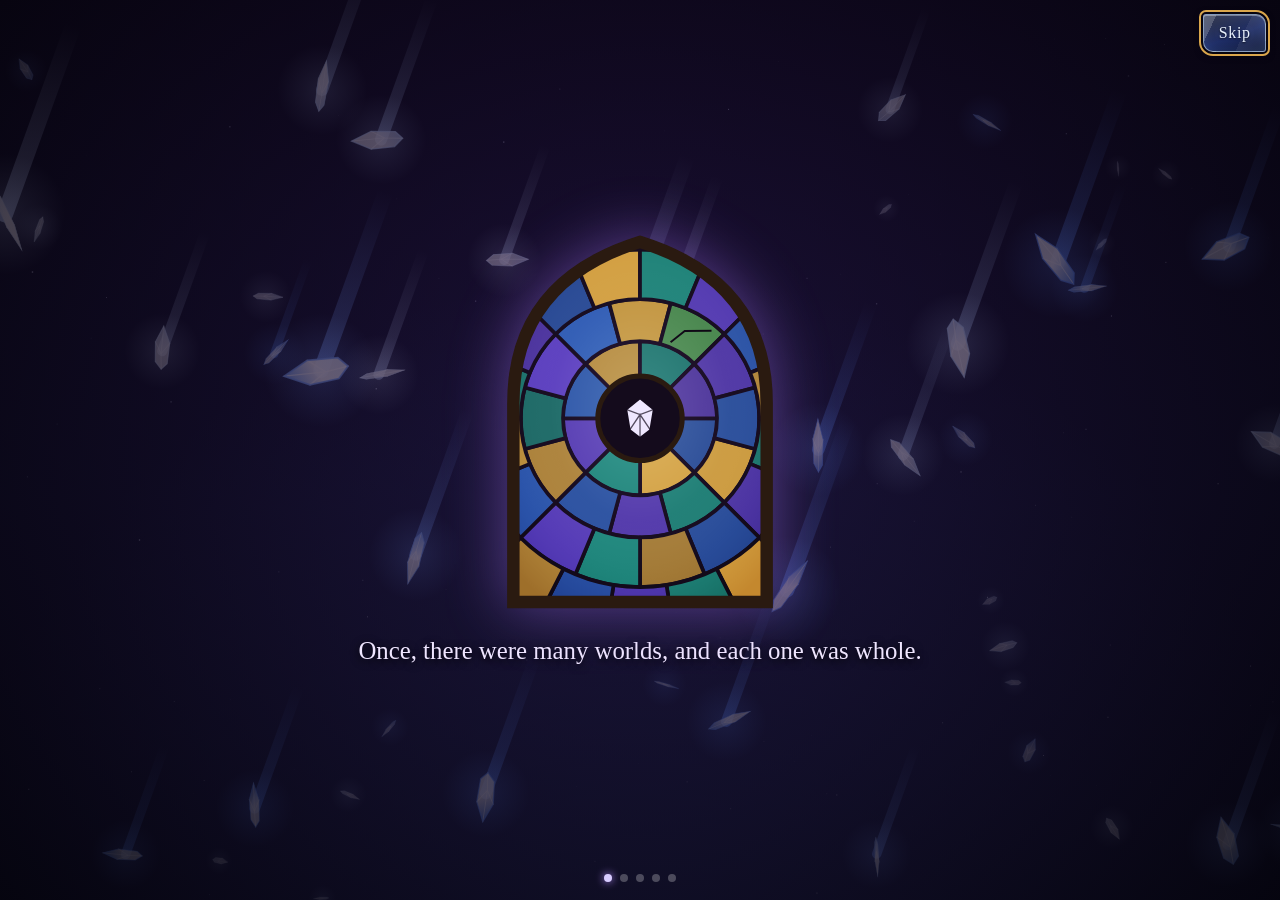
==== commit 7abbcea9: "Code tidying: U and L in one place, board skins in css/skins.css, shared card-test table; deck code " ====
--- a/index.html
+++ b/index.html
@@ -18,7 +18,8 @@
 <!-- The stylesheet and loader get a fresh address on every visit, so a cached old copy
      is never mixed with newer files after an update. -->
 <script>document.write('<link rel="stylesheet" href="css/style.css?v=' + Date.now() + '">');</script>
-<noscript><link rel="stylesheet" href="css/style.css"></noscript>
+<script>document.write('<link rel="stylesheet" href="css/skins.css?v=' + Date.now() + '">');</script>
+<noscript><link rel="stylesheet" href="css/style.css"><link rel="stylesheet" href="css/skins.css"></noscript>
 </head>
 <body>
 <!-- Shared gradients for the crystal icons (mana, health, the turn crystal) -->
--- a/css/style.css
+++ b/css/style.css
@@ -27,12 +27,6 @@
   --lead: #05070f;
   --lead-hi: #1a2548;
   --glass: #8fb4ff;
-  /* glass-window:start */
-  --glass-window: url("data:image/svg+xml,%3Csvg xmlns='http://www.w3.org/2000/svg' viewBox='0 0 1440 1000' preserveAspectRatio='none'%3E%3Cpath d='M98 0L275 0L249 149ZM275 0L384 118L249 149ZM562 0L588 123L478 156ZM750 0L686 147L588 123ZM1044 0L1048 121L933 167ZM0 128L116 129L129 287ZM384 118L348 234L220 258ZM1288 136L1293 244L1207 249ZM220 258L348 234L380 408ZM584 220L751 261L612 404ZM1059 287L1055 356L945 409ZM945 409L1046 490L962 486ZM241 522L260 653L127 588ZM631 474L595 668L443 647ZM1046 490L1232 602L1118 584ZM595 668L755 598L719 793ZM1440 662L1440 772L1315 722ZM565 738L719 793L612 872ZM814 755L961 742L919 900ZM814 755L919 900L855 858ZM1315 722L1440 772L1440 915ZM0 897L114 841L0 1000ZM612 872L701 861L722 1000ZM612 872L722 1000L563 1000ZM919 900L1085 884L1115 1000Z' fill='hsla(265,70%,55%,.30)' stroke='%2304020a' stroke-width='6' stroke-linejoin='round'/%3E%3Cpath d='M369 0L516 0L384 118ZM1044 0L1241 0L1196 91ZM1360 0L1440 0L1288 136ZM588 123L751 261L584 220ZM933 167L1048 121L1059 287ZM933 167L1059 287L959 222ZM0 214L129 287L0 331ZM348 234L481 269L469 367ZM751 261L830 293L720 373ZM830 293L945 409L864 415ZM0 331L136 398L0 529ZM136 398L142 475L0 529ZM210 379L353 485L241 522ZM720 373L864 415L835 480ZM864 415L945 409L835 480ZM1055 356L1238 394L1197 522ZM0 529L142 475L0 641ZM353 485L443 647L365 656ZM1350 524L1440 477L1440 662ZM0 641L127 588L0 779ZM365 656L443 647L449 773ZM443 647L595 668L449 773ZM822 655L814 755L719 793ZM320 707L449 773L367 845ZM719 793L814 755L855 858ZM1215 727L1315 722L1302 849Z' fill='hsla(215,75%,50%,.26)' stroke='%2304020a' stroke-width='6' stroke-linejoin='round'/%3E%3Cpath d='M275 0L369 0L384 118ZM828 0L868 113L686 147ZM116 129L249 149L129 287ZM478 156L588 123L481 269ZM868 113L830 293L751 261ZM1048 121L1196 91L1207 249ZM1196 91L1288 136L1207 249ZM1288 136L1440 149L1293 244ZM220 258L210 379L136 398ZM220 258L380 408L210 379ZM830 293L959 222L945 409ZM959 222L1059 287L945 409ZM1059 287L1207 249L1238 394ZM1207 249L1293 244L1238 394ZM945 409L1055 356L1046 490ZM1238 394L1296 336L1350 524ZM1296 336L1440 357L1440 477ZM353 485L468 474L443 647ZM631 474L735 517L755 598ZM735 517L835 480L822 655ZM735 517L822 655L755 598ZM962 486L1118 584L986 667ZM127 588L260 653L132 755ZM755 598L822 655L719 793ZM1118 584L1215 727L1083 711ZM1232 602L1360 602L1315 722ZM0 779L132 755L114 841ZM229 723L367 845L275 839ZM449 773L565 738L612 872ZM612 872L563 1000L482 1000ZM919 900L1115 1000L954 1000ZM1302 849L1440 915L1361 1000Z' fill='hsla(175,65%,40%,.20)' stroke='%2304020a' stroke-width='6' stroke-linejoin='round'/%3E%3Cpath d='M0 0L98 0L116 129ZM516 0L562 0L478 156ZM562 0L750 0L588 123ZM828 0L922 0L933 167ZM249 149L384 118L220 258ZM129 287L220 258L136 398ZM1059 287L1238 394L1055 356ZM1293 244L1440 222L1440 357ZM1293 244L1440 357L1296 336ZM210 379L380 408L353 485ZM945 409L962 486L835 480ZM142 475L241 522L127 588ZM1046 490L1197 522L1232 602ZM1350 524L1360 602L1232 602ZM127 588L132 755L0 779ZM260 653L229 723L132 755ZM260 653L365 656L229 723ZM595 668L719 793L565 738ZM822 655L961 742L814 755ZM132 755L275 839L114 841ZM229 723L320 707L367 845ZM449 773L509 864L367 845ZM719 793L855 858L701 861ZM855 858L954 1000L874 1000ZM1440 915L1440 1000L1361 1000Z' fill='hsla(330,65%,52%,.24)' stroke='%2304020a' stroke-width='6' stroke-linejoin='round'/%3E%3Cpath d='M516 0L478 156L384 118ZM922 0L1044 0L933 167ZM1360 0L1288 136L1196 91ZM1440 0L1440 149L1288 136ZM1440 149L1440 222L1293 244ZM348 234L469 367L380 408ZM751 261L720 373L612 404ZM1293 244L1296 336L1238 394ZM380 408L469 367L468 474ZM612 404L720 373L735 517ZM1296 336L1440 477L1350 524ZM142 475L127 588L0 641ZM835 480L962 486L986 667ZM835 480L986 667L822 655ZM365 656L449 773L320 707ZM595 668L565 738L449 773ZM986 667L1118 584L1083 711ZM1232 602L1315 722L1215 727ZM1360 602L1440 662L1315 722ZM0 779L114 841L0 897ZM449 773L612 872L509 864ZM1083 711L1215 727L1222 878ZM1215 727L1302 849L1222 878ZM275 839L367 845L345 1000ZM275 839L345 1000L200 1000Z' fill='hsla(40,85%,50%,.16)' stroke='%2304020a' stroke-width='6' stroke-linejoin='round'/%3E%3Cpath d='M750 0L828 0L686 147ZM1241 0L1360 0L1196 91ZM384 118L478 156L481 269ZM868 113L933 167L830 293ZM933 167L959 222L830 293ZM1048 121L1207 249L1059 287ZM481 269L584 220L612 404ZM830 293L864 415L720 373ZM380 408L468 474L353 485ZM469 367L612 404L468 474ZM612 404L735 517L631 474ZM720 373L835 480L735 517ZM1238 394L1350 524L1197 522ZM241 522L365 656L260 653ZM468 474L631 474L443 647ZM822 655L986 667L961 742ZM1118 584L1232 602L1215 727ZM719 793L701 861L612 872ZM961 742L1085 884L919 900ZM114 841L200 1000L144 1000ZM367 845L509 864L345 1000ZM509 864L612 872L482 1000ZM855 858L874 1000L722 1000ZM1085 884L1222 878L1159 1000ZM1085 884L1159 1000L1115 1000Z' fill='hsla(265,70%,55%,.12)' stroke='%2304020a' stroke-width='6' stroke-linejoin='round'/%3E%3Cpath d='M0 0L116 129L0 128ZM98 0L249 149L116 129ZM828 0L933 167L868 113ZM1044 0L1196 91L1048 121ZM0 128L129 287L0 214ZM249 149L220 258L129 287ZM384 118L481 269L348 234ZM588 123L584 220L481 269ZM588 123L686 147L751 261ZM686 147L868 113L751 261ZM129 287L136 398L0 331ZM481 269L612 404L469 367ZM136 398L210 379L241 522ZM136 398L241 522L142 475ZM612 404L631 474L468 474ZM1055 356L1197 522L1046 490ZM241 522L353 485L365 656ZM631 474L755 598L595 668ZM962 486L1046 490L1118 584ZM1197 522L1350 524L1232 602ZM1350 524L1440 662L1360 602ZM365 656L320 707L229 723ZM986 667L1083 711L961 742ZM132 755L229 723L275 839ZM961 742L1083 711L1085 884ZM1083 711L1222 878L1085 884ZM1315 722L1440 915L1302 849ZM114 841L144 1000L0 1000ZM114 841L275 839L200 1000ZM509 864L482 1000L345 1000ZM701 861L855 858L722 1000ZM855 858L919 900L954 1000ZM1222 878L1302 849L1159 1000ZM1302 849L1361 1000L1159 1000Z' fill='hsla(215,75%,50%,.12)' stroke='%2304020a' stroke-width='6' stroke-linejoin='round'/%3E%3C/svg%3E");
-  /* glass-window:end */
-  /* crystal-cracks:start */
-  --crystal-cracks: url("data:image/svg+xml,%3Csvg xmlns='http://www.w3.org/2000/svg' viewBox='0 0 1440 1000' preserveAspectRatio='none'%3E%3Cpath d='M195.2137583156148 371.89698609714384L148 403L91 449L38 503M136.20298780446132 318.72134909410744L99 318L18 296L-19 291L-54 297M-22.891101960452723 145.09061968557583L-53 70M316.8 400L268 399L230 389L195 372L136 319L97 297L51 231L24 196L-23 145L-80 94M265.59009501969473 403.62508170245786L229 439L197 497L170 534L162 576M184.42773064839272 452.7038661344296L154 497L91 542M126.00625764258808 498.24858448548093L119 591M316.8 400L266 404L184 453L126 498L85 524L47 538L1 555L-60 570M748.0453360794302 254.96373680642543L708 209L642 146M712.4023839379207 327.47417915438814L741 293L748 255L787 174L812 138M631.9244277650349 148.613421641433L573 101M720 400L712 327L687 276L658 217L632 149L586 82L549 13M613.4694388578716 481.3786255972474L558 460M701.7880147221449 449.8530327656623L613 481L541 544L504 566M856.2166135312254 605.0329697625247L918 565M720 400L702 450L706 521L726 553L779 594L813 604L856 605L909 616L988 609M1195.6146318360313 354.7992786992533L1214 292L1251 209L1299 150L1326 118M1123.2 400L1196 355L1221 327L1301 287L1335 277L1426 292L1476 291L1550 281M1195.1426526788975 541.9657089588121L1162 619L1105 670M1123.2 400L1163 448L1191 491L1195 542L1201 593L1214 641L1229 711L1239 750' fill='none' stroke='rgb(205,232,255)' stroke-opacity='0.07' stroke-width='12' stroke-linecap='round' stroke-linejoin='round'/%3E%3Cpath d='M195.2137583156148 371.89698609714384L148 403L91 449L38 503M136.20298780446132 318.72134909410744L99 318L18 296L-19 291L-54 297M-22.891101960452723 145.09061968557583L-53 70M316.8 400L268 399L230 389L195 372L136 319L97 297L51 231L24 196L-23 145L-80 94M265.59009501969473 403.62508170245786L229 439L197 497L170 534L162 576M184.42773064839272 452.7038661344296L154 497L91 542M126.00625764258808 498.24858448548093L119 591M316.8 400L266 404L184 453L126 498L85 524L47 538L1 555L-60 570M748.0453360794302 254.96373680642543L708 209L642 146M712.4023839379207 327.47417915438814L741 293L748 255L787 174L812 138M631.9244277650349 148.613421641433L573 101M720 400L712 327L687 276L658 217L632 149L586 82L549 13M613.4694388578716 481.3786255972474L558 460M701.7880147221449 449.8530327656623L613 481L541 544L504 566M856.2166135312254 605.0329697625247L918 565M720 400L702 450L706 521L726 553L779 594L813 604L856 605L909 616L988 609M1195.6146318360313 354.7992786992533L1214 292L1251 209L1299 150L1326 118M1123.2 400L1196 355L1221 327L1301 287L1335 277L1426 292L1476 291L1550 281M1195.1426526788975 541.9657089588121L1162 619L1105 670M1123.2 400L1163 448L1191 491L1195 542L1201 593L1214 641L1229 711L1239 750' fill='none' stroke='rgb(205,232,255)' stroke-opacity='0.2' stroke-width='4.5' stroke-linecap='round' stroke-linejoin='round'/%3E%3Cpath d='M195.2137583156148 371.89698609714384L148 403L91 449L38 503M136.20298780446132 318.72134909410744L99 318L18 296L-19 291L-54 297M-22.891101960452723 145.09061968557583L-53 70M316.8 400L268 399L230 389L195 372L136 319L97 297L51 231L24 196L-23 145L-80 94M265.59009501969473 403.62508170245786L229 439L197 497L170 534L162 576M184.42773064839272 452.7038661344296L154 497L91 542M126.00625764258808 498.24858448548093L119 591M316.8 400L266 404L184 453L126 498L85 524L47 538L1 555L-60 570M748.0453360794302 254.96373680642543L708 209L642 146M712.4023839379207 327.47417915438814L741 293L748 255L787 174L812 138M631.9244277650349 148.613421641433L573 101M720 400L712 327L687 276L658 217L632 149L586 82L549 13M613.4694388578716 481.3786255972474L558 460M701.7880147221449 449.8530327656623L613 481L541 544L504 566M856.2166135312254 605.0329697625247L918 565M720 400L702 450L706 521L726 553L779 594L813 604L856 605L909 616L988 609M1195.6146318360313 354.7992786992533L1214 292L1251 209L1299 150L1326 118M1123.2 400L1196 355L1221 327L1301 287L1335 277L1426 292L1476 291L1550 281M1195.1426526788975 541.9657089588121L1162 619L1105 670M1123.2 400L1163 448L1191 491L1195 542L1201 593L1214 641L1229 711L1239 750' fill='none' stroke='rgb(205,232,255)' stroke-opacity='0.85' stroke-width='1.4' stroke-linecap='round' stroke-linejoin='round'/%3E%3C/svg%3E");
-  /* crystal-cracks:end */
   --cames: url("data:image/svg+xml,%3Csvg xmlns='http://www.w3.org/2000/svg' viewBox='0 0 95 135' preserveAspectRatio='none'%3E%3Cg fill='none' stroke='%230b0714' stroke-width='.6' stroke-linejoin='round' opacity='.28'%3E%3Cpath d='M0 38L24 52L41 31L70 47L95 30M24 52L18 96L52 112L70 47M18 96L0 118M52 112L60 135M70 47L88 92L95 88M88 92L52 112'/%3E%3C/g%3E%3C/svg%3E");
 
   --font-display: "IM Fell English SC", "Iowan Old Style", "Palatino Linotype", Georgia, serif;
@@ -920,7 +914,8 @@
 .shard-piece { position: absolute; width: 114px; height: 162px; animation: shard-fly 0.9s cubic-bezier(0.2, 0.6, 0.4, 1) forwards; }
 @keyframes shard-fly { 60% { opacity: 1; } to { transform: translate(var(--dx), var(--dy)) rotate(var(--r)); opacity: 0; } }
 
-/* ============================================================ skin picker */
+/* ============================================================ skin picker
+   (the board skins themselves are in css/skins.css) */
 .skin-list { display: grid; grid-template-columns: repeat(auto-fit, minmax(200px, 1fr)); gap: 12px; }
 .skin-tile {
   appearance: none; text-align: left; cursor: pointer; min-width: 0;
@@ -940,156 +935,6 @@
 .skin-list.compact .skin-preview { height: 30px; margin: 0; grid-row: span 2; }
 .skin-list.compact .skin-tile > span:last-child { display: none; }
 .menu-skins h3 { margin: 10px 0 6px; font-size: 0.8rem; letter-spacing: 0.14em; text-transform: uppercase; color: var(--muted); }
-
-/* ============================================================ skin: Shattered Battlefield
-   Two floating islands over a glowing shard rift. Each island's ground follows
-   that player's deck: farmland, jungle, graveyard, dojo or circuit board. */
-#stage.skin-battlefield #board { background: radial-gradient(ellipse 80% 30% at 50% 50%, #2c1452, #0a0616 75%); }
-.skin-battlefield .scene {
-  background:
-    radial-gradient(1.5px 1.5px at 12% 46%, #fff, transparent), radial-gradient(1px 1px at 33% 52%, #d9ccff, transparent),
-    radial-gradient(1.5px 1.5px at 58% 44%, #fff, transparent), radial-gradient(1px 1px at 77% 55%, #d9ccff, transparent),
-    radial-gradient(1px 1px at 90% 47%, #fff, transparent), radial-gradient(1px 1px at 4% 53%, #fff, transparent);
-}
-.skin-battlefield .side { --rock: #3b2a22; --rock-dark: #241812; }
-.skin-battlefield .side.top {
-  height: 316px;
-  clip-path: polygon(0 0, 100% 0, 100% 91%, 97% 95%, 93% 92%, 88% 97%, 82% 93%, 76% 98%, 70% 94%, 63% 97%, 57% 93%, 50% 98%, 44% 94%, 37% 97%, 31% 93%, 24% 98%, 18% 94%, 11% 97%, 6% 93%, 0 96%);
-}
-.skin-battlefield .side.bottom {
-  top: 420px; height: 514px;
-  clip-path: polygon(0 3%, 5% 1%, 11% 3.5%, 17% 0.5%, 24% 3%, 30% 1%, 37% 3.5%, 43% 0.5%, 50% 3%, 56% 1%, 63% 3.5%, 69% 0.5%, 76% 3%, 82% 1%, 88% 3.5%, 94% 0.5%, 100% 2.5%, 100% 100%, 0 100%);
-}
-/* the island's rocky edge facing the rift */
-.skin-battlefield .side::after { content: ""; position: absolute; left: 0; right: 0; height: 26px; background: linear-gradient(var(--rock), var(--rock-dark)); }
-.skin-battlefield .side.top::after { bottom: 0; }
-.skin-battlefield .side.bottom::after { top: 0; background: linear-gradient(var(--rock-dark), var(--rock)); }
-.skin-battlefield .side {
-  background:
-    radial-gradient(ellipse 30% 40% at 20% 30%, rgba(255, 255, 255, 0.06), transparent),
-    linear-gradient(#55704a, #3f5a36);
-}
-.skin-battlefield .side[data-faction="Simple"] {
-  background:
-    radial-gradient(ellipse 22% 30% at 78% 35%, rgba(230, 200, 90, 0.35), transparent),
-    radial-gradient(ellipse 18% 28% at 15% 70%, rgba(230, 200, 90, 0.28), transparent),
-    repeating-linear-gradient(-8deg, rgba(40, 60, 20, 0.22) 0 10px, transparent 10px 26px),
-    linear-gradient(#6f9443, #557a33);
-}
-.skin-battlefield .side[data-faction="Wild"] {
-  background:
-    radial-gradient(circle 60px at 8% 25%, #2f7a3a, transparent), radial-gradient(circle 80px at 92% 70%, #2a6d34, transparent),
-    radial-gradient(circle 50px at 60% 15%, #3a8a44, transparent), radial-gradient(circle 70px at 35% 85%, #24622f, transparent),
-    radial-gradient(ellipse 30% 20% at 50% 50%, rgba(255, 220, 120, 0.12), transparent),
-    linear-gradient(#1f4d29, #173d20);
-}
-.skin-battlefield .side[data-faction="Undead"] {
-  background:
-    radial-gradient(ellipse 40% 25% at 30% 40%, rgba(200, 230, 200, 0.14), transparent),
-    radial-gradient(ellipse 35% 20% at 75% 65%, rgba(200, 230, 200, 0.12), transparent),
-    repeating-linear-gradient(90deg, transparent 0 140px, rgba(0, 0, 0, 0.18) 140px 146px),
-    linear-gradient(#3b4536, #2a3127);
-}
-.skin-battlefield .side[data-faction="Mortal"] {
-  background:
-    repeating-linear-gradient(0deg, rgba(90, 60, 20, 0.08) 0 2px, transparent 2px 6px),
-    repeating-linear-gradient(90deg, transparent 0 236px, #3b2a1a 236px 242px),
-    linear-gradient(#cdb977, #b9a265);
-}
-.skin-battlefield .side[data-faction="Cyber"] {
-  background:
-    radial-gradient(circle 3px at 50% 50%, rgba(90, 220, 255, 0.8), transparent) 0 0 / 120px 80px,
-    repeating-linear-gradient(0deg, rgba(64, 200, 255, 0.14) 0 2px, transparent 2px 80px),
-    repeating-linear-gradient(90deg, rgba(64, 200, 255, 0.1) 0 2px, transparent 2px 120px),
-    linear-gradient(#0f2a3a, #0a1c28);
-}
-.skin-battlefield .side[data-faction="Cyber"], .skin-battlefield .side[data-faction="Undead"] { --rock: #2c2a3a; --rock-dark: #1a1824; }
-.skin-battlefield .rift { background: radial-gradient(ellipse 55% 34% at 50% 50%, rgba(200, 150, 255, 0.55), rgba(110, 50, 200, 0.18) 60%, transparent 75%); }
-.skin-battlefield .rift::before {
-  content: ""; position: absolute; left: 4%; right: 4%; top: 46%; height: 6px;
-  background: linear-gradient(90deg, transparent, #e9dcff 20%, #ffffff 50%, #e9dcff 80%, transparent);
-  clip-path: polygon(0 50%, 10% 0, 20% 70%, 30% 10%, 42% 80%, 50% 0, 60% 90%, 70% 20%, 80% 80%, 90% 10%, 100% 50%, 90% 100%, 80% 100%, 70% 70%, 60% 100%, 50% 60%, 40% 100%, 30% 60%, 20% 100%, 10% 60%);
-  filter: drop-shadow(0 0 6px #b58cff);
-}
-.skin-battlefield .lane.front { background: rgba(10, 6, 2, 0.16); box-shadow: inset 0 0 0 1px rgba(255, 255, 255, 0.14); }
-.skin-battlefield .lane.back { background: rgba(10, 6, 2, 0.22); box-shadow: inset 0 0 0 1px rgba(255, 255, 255, 0.1); }
-.skin-battlefield .bar { background: linear-gradient(#1c1430, #120c20); border-color: #6d4fc2; }
-.skin-battlefield .zone-label, .skin-battlefield .slot { text-shadow: 0 1px 2px #000; }
-.skin-battlefield .zone-label { color: rgba(255, 255, 255, 0.7); }
-.skin-battlefield .slot { border-color: rgba(255, 255, 255, 0.28); background: rgba(0, 0, 0, 0.12); }
-
-/* ============================================================ skin: Crystal Altar
-   A carved stone altar floating under the falling shards. */
-#stage.skin-altar #board {
-  background:
-    radial-gradient(1.5px 1.5px at 7% 12%, #fff, transparent), radial-gradient(1px 1px at 21% 44%, #d9ccff, transparent),
-    radial-gradient(1.5px 1.5px at 48% 8%, #fff, transparent), radial-gradient(1px 1px at 66% 40%, #d9ccff, transparent),
-    radial-gradient(1px 1px at 88% 20%, #fff, transparent), radial-gradient(1.5px 1.5px at 95% 60%, #fff, transparent),
-    radial-gradient(ellipse 70% 40% at 50% 50%, #2a1650, #07040f 80%);
-}
-.skin-altar .scene i {
-  display: block; position: absolute; top: -40px; width: 10px; height: 14px;
-  background: linear-gradient(135deg, #fff, #a78bfa);
-  clip-path: polygon(50% 0, 100% 30%, 80% 80%, 50% 100%, 20% 80%, 0 30%);
-  filter: drop-shadow(0 0 6px #b58cff);
-  animation: altar-fall 9s linear infinite;
-}
-.skin-altar .scene i:nth-child(1) { left: 6%; animation-delay: -1s; }
-.skin-altar .scene i:nth-child(2) { left: 22%; animation-delay: -5s; animation-duration: 11s; }
-.skin-altar .scene i:nth-child(3) { left: 41%; animation-delay: -3s; animation-duration: 8s; }
-.skin-altar .scene i:nth-child(4) { left: 63%; animation-delay: -7s; animation-duration: 12s; }
-.skin-altar .scene i:nth-child(5) { left: 80%; animation-delay: -2s; }
-.skin-altar .scene i:nth-child(6) { left: 96%; animation-delay: -6s; animation-duration: 10s; }
-@keyframes altar-fall { to { transform: translate(-140px, 1080px) rotate(540deg); } }
-.skin-altar .side {
-  left: 12px; right: 12px; border-radius: 22px;
-  background:
-    repeating-linear-gradient(45deg, rgba(255, 255, 255, 0.025) 0 2px, transparent 2px 7px),
-    radial-gradient(ellipse at 50% 40%, #403a50, #2a2536 75%);
-  border: 2px solid rgba(170, 130, 255, 0.55);
-  box-shadow: 0 0 30px rgba(140, 90, 255, 0.35), inset 0 0 50px rgba(0, 0, 0, 0.6);
-}
-.skin-altar .side::before { content: ""; position: absolute; inset: 9px; border-radius: 16px; border: 1px dashed rgba(190, 160, 255, 0.35); }
-.skin-altar .side.top { height: 300px; }
-.skin-altar .side.bottom { top: 432px; height: 498px; }
-.skin-altar .rift::before {
-  content: ""; position: absolute; left: 140px; right: 140px; top: 36px; height: 4px; border-radius: 2px;
-  background: linear-gradient(90deg, transparent, #b48cff 15%, #fff 50%, #b48cff 85%, transparent);
-  box-shadow: 0 0 14px #9b6bff, 0 0 30px #7c3aed;
-}
-.skin-altar .lane { background: rgba(0, 0, 0, 0.28); box-shadow: inset 0 3px 12px rgba(0, 0, 0, 0.75), 0 0 0 1px rgba(170, 140, 255, 0.35), 0 0 12px rgba(140, 90, 255, 0.18); }
-.skin-altar .slot { border: 1px solid rgba(170, 140, 255, 0.35); background: rgba(10, 5, 25, 0.35); box-shadow: inset 0 0 10px rgba(140, 90, 255, 0.25); }
-.skin-altar .bar { background: linear-gradient(#17112a, #0c0818); border-color: #8a6cf0; }
-.skin-altar .zone-label { color: rgba(220, 205, 255, 0.65); }
-
-/* ============================================================ skin: War Map
-   An inked battle map spread on a table by candlelight. */
-#stage.skin-warmap #board { background: radial-gradient(ellipse at 50% 50%, #5a3a22, #2a170c 80%); }
-.skin-warmap .side {
-  left: 14px; right: 14px; border-radius: 6px;
-  background:
-    repeating-linear-gradient(0deg, rgba(90, 60, 30, 0.08) 0 1px, transparent 1px 52px),
-    repeating-linear-gradient(90deg, rgba(90, 60, 30, 0.08) 0 1px, transparent 1px 52px),
-    radial-gradient(ellipse at 50% 50%, #f1e5c3, #dcc596 65%, #b8955a 100%);
-  box-shadow: 0 8px 24px rgba(0, 0, 0, 0.55), inset 0 0 60px rgba(110, 70, 20, 0.55);
-}
-.skin-warmap .side.top { top: 72px; height: 328px; border-radius: 6px 6px 0 0; }
-.skin-warmap .side.bottom { top: 400px; height: 528px; border-radius: 0 0 6px 6px; }
-.skin-warmap .rift { top: 384px; height: 32px; }
-.skin-warmap .rift::before {
-  content: ""; position: absolute; left: 14px; right: 14px; top: 13px; height: 6px;
-  background: rgba(60, 100, 130, 0.55);
-  clip-path: polygon(0 40%, 8% 10%, 17% 60%, 26% 20%, 36% 70%, 46% 30%, 56% 80%, 66% 20%, 76% 60%, 86% 10%, 100% 50%, 100% 100%, 86% 70%, 76% 100%, 66% 60%, 56% 100%, 46% 70%, 36% 100%, 26% 70%, 17% 100%, 8% 60%, 0 90%);
-}
-.skin-warmap .lane { border: 2px dashed rgba(80, 45, 15, 0.5); background: rgba(120, 80, 30, 0.07); }
-.skin-warmap .slot { border-color: rgba(80, 45, 15, 0.4); }
-.skin-warmap .zone-label { color: rgba(70, 40, 15, 0.8); }
-.skin-warmap .turn-info { color: #3b2412; }
-.skin-warmap .turn-info b { color: #7a3f12; }
-.skin-warmap .turn-info span { filter: brightness(0.6) saturate(1.4); }
-.skin-warmap .instruction { color: #3b2412; }
-.skin-warmap .phase-step { background: rgba(70, 40, 15, 0.14); color: rgba(60, 35, 15, 0.65); }
-.skin-warmap .phase-step.on { background: #7a3f12; color: #f6ead0; }
 
 /* ------------------------------------------------------------ deck choice */
 .deck-slot { position: relative; display: grid; min-width: 0; }
@@ -1410,17 +1255,6 @@
 .drop-hint.off { opacity: 0.25; }
 @keyframes zone { 50% { box-shadow: 0 0 24px rgba(99, 224, 138, 0.45), inset 0 0 24px rgba(99, 224, 138, 0.2); } }
 
-/* Each side of the altar glows in its deck's color, brighter as its mana grows. */
-.skin-altar .side {
-  background:
-    radial-gradient(ellipse 70% 60% at 50% 50%, color-mix(in srgb, var(--fc, #8a6cf0) calc(8% + 14% * var(--mana, 0)), transparent), transparent 75%),
-    repeating-linear-gradient(45deg, rgba(255, 255, 255, 0.025) 0 2px, transparent 2px 7px),
-    radial-gradient(ellipse at 50% 40%, #403a50, #2a2536 75%);
-  border-color: color-mix(in srgb, var(--fc, #8a6cf0) 45%, rgba(170, 130, 255, 0.55));
-  box-shadow: 0 0 calc(18px + 30px * var(--mana, 0)) color-mix(in srgb, var(--fc, #8a6cf0) calc(25% + 35% * var(--mana, 0)), transparent), inset 0 0 50px rgba(0, 0, 0, 0.6);
-  transition: box-shadow 0.8s, background 0.8s;
-}
-
 /* Close to the end: the shards fall faster and the table's edges pulse red. */
 #stage.tense .scene i { animation-duration: 3.5s !important; }
 #stage.tense #fx-layer::before {
@@ -1687,61 +1521,6 @@
   box-shadow: inset 0 0 0 1px rgba(190, 160, 255, 0.4), 0 10px 40px rgba(0, 0, 0, 0.7), 0 0 28px rgba(140, 90, 255, 0.22);
 }
 
-/* the Glass board */
-#stage.skin-glass #board {
-  background:
-    var(--glass-window) 0 0 / 100% 100% no-repeat,
-    radial-gradient(ellipse 75% 34% at 50% 0%, rgba(150, 110, 255, 0.28), transparent 72%),
-    radial-gradient(ellipse 75% 34% at 50% 100%, rgba(255, 190, 120, 0.2), transparent 72%),
-    radial-gradient(ellipse 60% 30% at 50% 50%, rgba(255, 255, 255, 0.07), transparent 75%),
-    #090614;
-}
-/* Falling shards, slow and glassy, and a sweep of light that crosses the window now and then. */
-.skin-glass .scene i {
-  display: block; position: absolute; top: -40px; width: 12px; height: 18px;
-  background: linear-gradient(135deg, rgba(255, 255, 255, 0.95), rgba(167, 139, 250, 0.7) 60%, rgba(90, 60, 170, 0.5));
-  clip-path: polygon(50% 0, 100% 34%, 76% 100%, 24% 88%, 0 30%);
-  filter: drop-shadow(0 0 5px rgba(190, 160, 255, 0.8));
-  animation: altar-fall 16s linear infinite;
-}
-.skin-glass .scene i:nth-child(1) { left: 6%; animation-delay: -2s; }
-.skin-glass .scene i:nth-child(2) { left: 24%; animation-delay: -9s; animation-duration: 19s; }
-.skin-glass .scene i:nth-child(3) { left: 43%; animation-delay: -5s; animation-duration: 14s; }
-.skin-glass .scene i:nth-child(4) { left: 64%; animation-delay: -12s; animation-duration: 20s; }
-.skin-glass .scene i:nth-child(5) { left: 82%; animation-delay: -7s; }
-.skin-glass .scene i:nth-child(6) { left: 96%; animation-delay: -14s; animation-duration: 18s; }
-.skin-glass .scene::after {
-  content: ""; position: absolute; inset: -20% 0; pointer-events: none; mix-blend-mode: screen;
-  background: linear-gradient(105deg, transparent 40%, rgba(190, 160, 255, 0.16) 47%, rgba(255, 255, 255, 0.22) 50%, rgba(190, 160, 255, 0.16) 53%, transparent 60%) -120% 0 / 60% 100% no-repeat;
-  animation: glass-sweep 18s ease-in-out infinite;
-}
-@keyframes glass-sweep { 0%, 62% { background-position: -120% 0; } 100% { background-position: 260% 0; } }
-/* Each player's half is a slab of glass lit in their fracture's colour. */
-.skin-glass .side {
-  left: 12px; right: 12px; border-radius: 10px;
-  background:
-    radial-gradient(ellipse 80% 90% at 50% 100%, color-mix(in srgb, var(--fc) 30%, transparent), transparent 75%),
-    linear-gradient(rgba(10, 6, 22, 0.42), rgba(10, 6, 22, 0.55));
-  border: 3px solid var(--lead);
-  box-shadow: inset 0 0 0 1px rgba(190, 160, 255, 0.35), inset 0 0 60px rgba(0, 0, 0, 0.5), 0 0 26px color-mix(in srgb, var(--fc) 40%, transparent);
-}
-.skin-glass .side.top { height: 300px; background: radial-gradient(ellipse 80% 90% at 50% 0%, color-mix(in srgb, var(--fc) 30%, transparent), transparent 75%), linear-gradient(rgba(10, 6, 22, 0.42), rgba(10, 6, 22, 0.55)); }
-.skin-glass .side.bottom { top: 432px; height: 498px; }
-/* The crack where the two worlds meet. */
-.skin-glass .rift::before {
-  content: ""; position: absolute; left: 20px; right: 20px; top: 33px; height: 10px;
-  background: linear-gradient(90deg, transparent, #b9a0ff 12%, #fff 50%, #b9a0ff 88%, transparent);
-  clip-path: polygon(0 50%, 4% 20%, 9% 70%, 15% 30%, 22% 75%, 29% 25%, 36% 70%, 43% 35%, 50% 80%, 57% 30%, 64% 72%, 71% 28%, 78% 74%, 85% 32%, 91% 68%, 96% 24%, 100% 50%, 96% 62%, 91% 100%, 85% 62%, 78% 100%, 71% 60%, 64% 96%, 57% 58%, 50% 100%, 43% 62%, 36% 96%, 29% 56%, 22% 100%, 15% 58%, 9% 96%, 4% 60%);
-  filter: drop-shadow(0 0 6px #9b6bff) drop-shadow(0 0 16px #7c3aed);
-}
-.skin-glass .lane { background: rgba(6, 3, 14, 0.3); box-shadow: inset 0 0 0 2px var(--lead), inset 0 0 0 3px rgba(190, 160, 255, 0.2), inset 0 4px 14px rgba(0, 0, 0, 0.6); }
-.skin-glass .slot { border: 2px solid var(--lead); background: radial-gradient(circle at 50% 40%, rgba(167, 139, 250, 0.16), rgba(10, 6, 22, 0.5)); box-shadow: inset 0 0 0 1px rgba(190, 160, 255, 0.22), inset 0 0 12px rgba(120, 80, 220, 0.25); }
-.skin-glass .bar { background: linear-gradient(#150e29, #0a0615); border-color: var(--lead); box-shadow: inset 0 0 0 1px rgba(190, 160, 255, 0.3); }
-.skin-glass .bar.top { box-shadow: inset 0 -1px 0 rgba(190, 160, 255, 0.55); }
-.skin-glass .bar.bottom { box-shadow: inset 0 1px 0 rgba(190, 160, 255, 0.55); }
-.skin-glass .zone-label { color: rgba(225, 212, 255, 0.62); }
-.skin-preview.skin-glass { background: var(--glass-window) 0 0 / 100% 100% no-repeat, linear-gradient(#1d1238, #090614); }
-
 /* A card played from nowhere in particular assembles out of light, shard by shard. */
 .enter-assemble .card { animation: assemble 0.75s ease-out; }
 @keyframes assemble {
@@ -1750,7 +1529,7 @@
   70% { transform: scale(0.97); filter: brightness(1.2); clip-path: none; }
   100% { transform: none; filter: none; }
 }
-@media (prefers-reduced-motion: reduce) { .skin-glass .scene i, .skin-glass .scene::after, .enter-assemble .card { animation: none; } }
+@media (prefers-reduced-motion: reduce) { .enter-assemble .card { animation: none; } }
 
 /* ------------------------------------------------------------ bigger touch areas
    The small buttons keep their look but get an invisible, thumb-sized area around them.
@@ -1772,77 +1551,6 @@
   .si-token { position: relative; }
   .si-token::after { content: ""; position: absolute; left: 50%; top: 50%; width: 44px; height: 44px; transform: translate(-50%, -50%); }
 }
-
-/* ------------------------------------------------------------ the Shattered Crystal board
-   One dark, glassy surface (crystal) broken into big slabs that sit slightly apart (tabletop).
-   Light leaks up through the cracks. The long cracks across the table are drawn by
-   tools/make-crystal.js; the seams inside each slab are the --crystal-seam picture below. */
-:root {
-  --ice: 205, 232, 255;
-  --crystal-seam: url("data:image/svg+xml,%3Csvg xmlns='http://www.w3.org/2000/svg' viewBox='0 0 100 100' preserveAspectRatio='none'%3E%3Cg fill='none' stroke-linejoin='round'%3E%3Cpath id='a' d='M33 0L35.5 18L32 36L36 55L33 74L35 100M35.5 18L41 27M71 0L68.5 22L72 41L69 63L71.5 82L69 100M72 41L78 49' vector-effect='non-scaling-stroke' stroke='%2302030a' stroke-width='6'/%3E%3Cpath d='M33 0L35.5 18L32 36L36 55L33 74L35 100M35.5 18L41 27M71 0L68.5 22L72 41L69 63L71.5 82L69 100M72 41L78 49' vector-effect='non-scaling-stroke' stroke='rgb(205,232,255)' stroke-opacity='.12' stroke-width='10'/%3E%3Cpath d='M33 0L35.5 18L32 36L36 55L33 74L35 100M35.5 18L41 27M71 0L68.5 22L72 41L69 63L71.5 82L69 100M72 41L78 49' vector-effect='non-scaling-stroke' stroke='rgb(205,232,255)' stroke-opacity='.75' stroke-width='1.2'/%3E%3C/g%3E%3C/svg%3E");
-}
-#stage.skin-crystal #board {
-  background:
-    var(--crystal-cracks) 0 0 / 100% 100% no-repeat,
-    radial-gradient(ellipse 85% 11% at 50% 40%, rgba(var(--ice), 0.26), transparent 75%),
-    radial-gradient(ellipse 70% 40% at 50% 0%, rgba(110, 140, 255, 0.14), transparent 75%),
-    radial-gradient(ellipse 70% 40% at 50% 100%, rgba(110, 140, 255, 0.12), transparent 75%),
-    linear-gradient(#070a18, #04050d 45%, #070a18);
-}
-.skin-crystal .scene i {
-  display: block; position: absolute; top: -40px; width: 11px; height: 17px;
-  background: linear-gradient(135deg, rgba(255, 255, 255, 0.95), rgba(160, 200, 255, 0.6) 60%, rgba(80, 110, 200, 0.4));
-  clip-path: polygon(50% 0, 100% 34%, 76% 100%, 24% 88%, 0 30%);
-  filter: drop-shadow(0 0 5px rgba(var(--ice), 0.7));
-  animation: altar-fall 18s linear infinite;
-}
-.skin-crystal .scene i:nth-child(1) { left: 5%; animation-delay: -2s; }
-.skin-crystal .scene i:nth-child(2) { left: 25%; animation-delay: -9s; animation-duration: 21s; }
-.skin-crystal .scene i:nth-child(3) { left: 44%; animation-delay: -5s; animation-duration: 15s; }
-.skin-crystal .scene i:nth-child(4) { left: 63%; animation-delay: -12s; animation-duration: 22s; }
-.skin-crystal .scene i:nth-child(5) { left: 83%; animation-delay: -7s; }
-.skin-crystal .scene i:nth-child(6) { left: 96%; animation-delay: -14s; animation-duration: 19s; }
-/* Each player's half is a slab of dark crystal with chipped corners, lit in their fracture's colour. */
-.skin-crystal .side {
-  left: 12px; right: 12px;
-  --slab: polygon(1.2% 0, 38% 0, 40% 2.5%, 98.8% 0, 100% 5%, 100% 88%, 97% 100%, 60% 100%, 57.5% 96%, 3% 100%, 0 93%, 0 6%);
-  clip-path: var(--slab);
-  background: linear-gradient(135deg, rgba(var(--ice), 0.95), rgba(120, 150, 225, 0.35) 42%, rgba(var(--ice), 0.75));
-}
-.skin-crystal .side.top { height: 300px; }
-.skin-crystal .side.bottom { top: 432px; height: 498px; --slab: polygon(2% 0, 40% 0, 42.5% 3%, 96% 0, 100% 4%, 100% 94%, 98.8% 100%, 62% 100%, 59.5% 97%, 4% 100%, 0 95%, 0 8%); }
-.skin-crystal .side::before {
-  content: ""; position: absolute; inset: 2px; clip-path: var(--slab);
-  background:
-    radial-gradient(ellipse 75% 85% at 50% 100%, color-mix(in srgb, var(--fc) 40%, transparent), transparent 75%),
-    linear-gradient(115deg, rgba(255, 255, 255, 0.07), transparent 28%, rgba(255, 255, 255, 0.04) 62%, transparent),
-    linear-gradient(rgba(8, 11, 26, 0.93), rgba(4, 6, 15, 0.96));
-}
-.skin-crystal .side.top::before {
-  background:
-    radial-gradient(ellipse 75% 85% at 50% 0%, color-mix(in srgb, var(--fc) 40%, transparent), transparent 75%),
-    linear-gradient(115deg, rgba(255, 255, 255, 0.07), transparent 28%, rgba(255, 255, 255, 0.04) 62%, transparent),
-    linear-gradient(rgba(4, 6, 15, 0.96), rgba(8, 11, 26, 0.93));
-}
-.skin-crystal .side::after {
-  content: ""; position: absolute; inset: 2px; clip-path: var(--slab);
-  background: var(--crystal-seam) 0 0 / 100% 100% no-repeat;
-  opacity: 0.8; animation: crystal-breathe 7s ease-in-out infinite alternate;
-}
-@keyframes crystal-breathe { from { opacity: 0.55; } to { opacity: 1; } }
-/* The big seam where the two halves meet: light pours up through it. */
-.skin-crystal .rift::before {
-  content: ""; position: absolute; left: 20px; right: 20px; top: 33px; height: 10px;
-  background: linear-gradient(90deg, transparent, rgb(150, 190, 255) 12%, #fff 50%, rgb(150, 190, 255) 88%, transparent);
-  clip-path: polygon(0 50%, 4% 20%, 9% 70%, 15% 30%, 22% 75%, 29% 25%, 36% 70%, 43% 35%, 50% 80%, 57% 30%, 64% 72%, 71% 28%, 78% 74%, 85% 32%, 91% 68%, 96% 24%, 100% 50%, 96% 62%, 91% 100%, 85% 62%, 78% 100%, 71% 60%, 64% 96%, 57% 58%, 50% 100%, 43% 62%, 36% 96%, 29% 56%, 22% 100%, 15% 58%, 9% 96%, 4% 60%);
-  filter: drop-shadow(0 0 6px rgb(120, 170, 255)) drop-shadow(0 0 18px rgb(80, 120, 255));
-}
-.skin-crystal .lane { background: rgba(2, 3, 10, 0.34); box-shadow: inset 0 0 0 1px rgba(var(--ice), 0.14), inset 0 4px 14px rgba(0, 0, 0, 0.6); }
-.skin-crystal .slot { border: 1px solid rgba(var(--ice), 0.3); background: rgba(8, 12, 28, 0.5); box-shadow: inset 0 0 10px rgba(120, 170, 255, 0.14); }
-.skin-crystal .bar { background: linear-gradient(#0a0f20, #05070f); border-color: rgba(var(--ice), 0.3); box-shadow: inset 0 0 0 1px rgba(var(--ice), 0.1); }
-.skin-crystal .zone-label { color: rgba(var(--ice), 0.55); }
-.skin-preview.skin-crystal { background: var(--crystal-cracks) 0 0 / 100% 100% no-repeat, linear-gradient(#0b1024, #04050d); }
-@media (prefers-reduced-motion: reduce) { .skin-crystal .scene i, .skin-crystal .side::after { animation: none; } }
 
 /* ------------------------------------------------------- the crystal look for cards, buttons and panels
    The same Shattered Crystal look as the board: cool ice-blue on near-black, faceted glass, thin
--- a/css/skins.css
+++ b/css/skins.css
@@ -0,0 +1,302 @@
+/* Shardfall's board skins: how the table itself looks in each look chosen in Settings
+   (Shattered Crystal, Stained Glass, Crystal Altar, Shattered Battlefield, War Map). The cards,
+   buttons, panels and the skin picker are in css/style.css, which loads first: this file loads
+   right after it (index.html, tools/build-single.js, sw.js), so its rules still win a tie, as they
+   did when they sat in style.css. The two long images (the glass window and the crystal cracks)
+   are redrawn by tools/make-glass.js and tools/make-crystal.js. */
+:root {
+  /* glass-window:start */
+  --glass-window: url("data:image/svg+xml,%3Csvg xmlns='http://www.w3.org/2000/svg' viewBox='0 0 1440 1000' preserveAspectRatio='none'%3E%3Cpath d='M98 0L275 0L249 149ZM275 0L384 118L249 149ZM562 0L588 123L478 156ZM750 0L686 147L588 123ZM1044 0L1048 121L933 167ZM0 128L116 129L129 287ZM384 118L348 234L220 258ZM1288 136L1293 244L1207 249ZM220 258L348 234L380 408ZM584 220L751 261L612 404ZM1059 287L1055 356L945 409ZM945 409L1046 490L962 486ZM241 522L260 653L127 588ZM631 474L595 668L443 647ZM1046 490L1232 602L1118 584ZM595 668L755 598L719 793ZM1440 662L1440 772L1315 722ZM565 738L719 793L612 872ZM814 755L961 742L919 900ZM814 755L919 900L855 858ZM1315 722L1440 772L1440 915ZM0 897L114 841L0 1000ZM612 872L701 861L722 1000ZM612 872L722 1000L563 1000ZM919 900L1085 884L1115 1000Z' fill='hsla(265,70%,55%,.30)' stroke='%2304020a' stroke-width='6' stroke-linejoin='round'/%3E%3Cpath d='M369 0L516 0L384 118ZM1044 0L1241 0L1196 91ZM1360 0L1440 0L1288 136ZM588 123L751 261L584 220ZM933 167L1048 121L1059 287ZM933 167L1059 287L959 222ZM0 214L129 287L0 331ZM348 234L481 269L469 367ZM751 261L830 293L720 373ZM830 293L945 409L864 415ZM0 331L136 398L0 529ZM136 398L142 475L0 529ZM210 379L353 485L241 522ZM720 373L864 415L835 480ZM864 415L945 409L835 480ZM1055 356L1238 394L1197 522ZM0 529L142 475L0 641ZM353 485L443 647L365 656ZM1350 524L1440 477L1440 662ZM0 641L127 588L0 779ZM365 656L443 647L449 773ZM443 647L595 668L449 773ZM822 655L814 755L719 793ZM320 707L449 773L367 845ZM719 793L814 755L855 858ZM1215 727L1315 722L1302 849Z' fill='hsla(215,75%,50%,.26)' stroke='%2304020a' stroke-width='6' stroke-linejoin='round'/%3E%3Cpath d='M275 0L369 0L384 118ZM828 0L868 113L686 147ZM116 129L249 149L129 287ZM478 156L588 123L481 269ZM868 113L830 293L751 261ZM1048 121L1196 91L1207 249ZM1196 91L1288 136L1207 249ZM1288 136L1440 149L1293 244ZM220 258L210 379L136 398ZM220 258L380 408L210 379ZM830 293L959 222L945 409ZM959 222L1059 287L945 409ZM1059 287L1207 249L1238 394ZM1207 249L1293 244L1238 394ZM945 409L1055 356L1046 490ZM1238 394L1296 336L1350 524ZM1296 336L1440 357L1440 477ZM353 485L468 474L443 647ZM631 474L735 517L755 598ZM735 517L835 480L822 655ZM735 517L822 655L755 598ZM962 486L1118 584L986 667ZM127 588L260 653L132 755ZM755 598L822 655L719 793ZM1118 584L1215 727L1083 711ZM1232 602L1360 602L1315 722ZM0 779L132 755L114 841ZM229 723L367 845L275 839ZM449 773L565 738L612 872ZM612 872L563 1000L482 1000ZM919 900L1115 1000L954 1000ZM1302 849L1440 915L1361 1000Z' fill='hsla(175,65%,40%,.20)' stroke='%2304020a' stroke-width='6' stroke-linejoin='round'/%3E%3Cpath d='M0 0L98 0L116 129ZM516 0L562 0L478 156ZM562 0L750 0L588 123ZM828 0L922 0L933 167ZM249 149L384 118L220 258ZM129 287L220 258L136 398ZM1059 287L1238 394L1055 356ZM1293 244L1440 222L1440 357ZM1293 244L1440 357L1296 336ZM210 379L380 408L353 485ZM945 409L962 486L835 480ZM142 475L241 522L127 588ZM1046 490L1197 522L1232 602ZM1350 524L1360 602L1232 602ZM127 588L132 755L0 779ZM260 653L229 723L132 755ZM260 653L365 656L229 723ZM595 668L719 793L565 738ZM822 655L961 742L814 755ZM132 755L275 839L114 841ZM229 723L320 707L367 845ZM449 773L509 864L367 845ZM719 793L855 858L701 861ZM855 858L954 1000L874 1000ZM1440 915L1440 1000L1361 1000Z' fill='hsla(330,65%,52%,.24)' stroke='%2304020a' stroke-width='6' stroke-linejoin='round'/%3E%3Cpath d='M516 0L478 156L384 118ZM922 0L1044 0L933 167ZM1360 0L1288 136L1196 91ZM1440 0L1440 149L1288 136ZM1440 149L1440 222L1293 244ZM348 234L469 367L380 408ZM751 261L720 373L612 404ZM1293 244L1296 336L1238 394ZM380 408L469 367L468 474ZM612 404L720 373L735 517ZM1296 336L1440 477L1350 524ZM142 475L127 588L0 641ZM835 480L962 486L986 667ZM835 480L986 667L822 655ZM365 656L449 773L320 707ZM595 668L565 738L449 773ZM986 667L1118 584L1083 711ZM1232 602L1315 722L1215 727ZM1360 602L1440 662L1315 722ZM0 779L114 841L0 897ZM449 773L612 872L509 864ZM1083 711L1215 727L1222 878ZM1215 727L1302 849L1222 878ZM275 839L367 845L345 1000ZM275 839L345 1000L200 1000Z' fill='hsla(40,85%,50%,.16)' stroke='%2304020a' stroke-width='6' stroke-linejoin='round'/%3E%3Cpath d='M750 0L828 0L686 147ZM1241 0L1360 0L1196 91ZM384 118L478 156L481 269ZM868 113L933 167L830 293ZM933 167L959 222L830 293ZM1048 121L1207 249L1059 287ZM481 269L584 220L612 404ZM830 293L864 415L720 373ZM380 408L468 474L353 485ZM469 367L612 404L468 474ZM612 404L735 517L631 474ZM720 373L835 480L735 517ZM1238 394L1350 524L1197 522ZM241 522L365 656L260 653ZM468 474L631 474L443 647ZM822 655L986 667L961 742ZM1118 584L1232 602L1215 727ZM719 793L701 861L612 872ZM961 742L1085 884L919 900ZM114 841L200 1000L144 1000ZM367 845L509 864L345 1000ZM509 864L612 872L482 1000ZM855 858L874 1000L722 1000ZM1085 884L1222 878L1159 1000ZM1085 884L1159 1000L1115 1000Z' fill='hsla(265,70%,55%,.12)' stroke='%2304020a' stroke-width='6' stroke-linejoin='round'/%3E%3Cpath d='M0 0L116 129L0 128ZM98 0L249 149L116 129ZM828 0L933 167L868 113ZM1044 0L1196 91L1048 121ZM0 128L129 287L0 214ZM249 149L220 258L129 287ZM384 118L481 269L348 234ZM588 123L584 220L481 269ZM588 123L686 147L751 261ZM686 147L868 113L751 261ZM129 287L136 398L0 331ZM481 269L612 404L469 367ZM136 398L210 379L241 522ZM136 398L241 522L142 475ZM612 404L631 474L468 474ZM1055 356L1197 522L1046 490ZM241 522L353 485L365 656ZM631 474L755 598L595 668ZM962 486L1046 490L1118 584ZM1197 522L1350 524L1232 602ZM1350 524L1440 662L1360 602ZM365 656L320 707L229 723ZM986 667L1083 711L961 742ZM132 755L229 723L275 839ZM961 742L1083 711L1085 884ZM1083 711L1222 878L1085 884ZM1315 722L1440 915L1302 849ZM114 841L144 1000L0 1000ZM114 841L275 839L200 1000ZM509 864L482 1000L345 1000ZM701 861L855 858L722 1000ZM855 858L919 900L954 1000ZM1222 878L1302 849L1159 1000ZM1302 849L1361 1000L1159 1000Z' fill='hsla(215,75%,50%,.12)' stroke='%2304020a' stroke-width='6' stroke-linejoin='round'/%3E%3C/svg%3E");
+  /* glass-window:end */
+  /* crystal-cracks:start */
+  --crystal-cracks: url("data:image/svg+xml,%3Csvg xmlns='http://www.w3.org/2000/svg' viewBox='0 0 1440 1000' preserveAspectRatio='none'%3E%3Cpath d='M195.2137583156148 371.89698609714384L148 403L91 449L38 503M136.20298780446132 318.72134909410744L99 318L18 296L-19 291L-54 297M-22.891101960452723 145.09061968557583L-53 70M316.8 400L268 399L230 389L195 372L136 319L97 297L51 231L24 196L-23 145L-80 94M265.59009501969473 403.62508170245786L229 439L197 497L170 534L162 576M184.42773064839272 452.7038661344296L154 497L91 542M126.00625764258808 498.24858448548093L119 591M316.8 400L266 404L184 453L126 498L85 524L47 538L1 555L-60 570M748.0453360794302 254.96373680642543L708 209L642 146M712.4023839379207 327.47417915438814L741 293L748 255L787 174L812 138M631.9244277650349 148.613421641433L573 101M720 400L712 327L687 276L658 217L632 149L586 82L549 13M613.4694388578716 481.3786255972474L558 460M701.7880147221449 449.8530327656623L613 481L541 544L504 566M856.2166135312254 605.0329697625247L918 565M720 400L702 450L706 521L726 553L779 594L813 604L856 605L909 616L988 609M1195.6146318360313 354.7992786992533L1214 292L1251 209L1299 150L1326 118M1123.2 400L1196 355L1221 327L1301 287L1335 277L1426 292L1476 291L1550 281M1195.1426526788975 541.9657089588121L1162 619L1105 670M1123.2 400L1163 448L1191 491L1195 542L1201 593L1214 641L1229 711L1239 750' fill='none' stroke='rgb(205,232,255)' stroke-opacity='0.07' stroke-width='12' stroke-linecap='round' stroke-linejoin='round'/%3E%3Cpath d='M195.2137583156148 371.89698609714384L148 403L91 449L38 503M136.20298780446132 318.72134909410744L99 318L18 296L-19 291L-54 297M-22.891101960452723 145.09061968557583L-53 70M316.8 400L268 399L230 389L195 372L136 319L97 297L51 231L24 196L-23 145L-80 94M265.59009501969473 403.62508170245786L229 439L197 497L170 534L162 576M184.42773064839272 452.7038661344296L154 497L91 542M126.00625764258808 498.24858448548093L119 591M316.8 400L266 404L184 453L126 498L85 524L47 538L1 555L-60 570M748.0453360794302 254.96373680642543L708 209L642 146M712.4023839379207 327.47417915438814L741 293L748 255L787 174L812 138M631.9244277650349 148.613421641433L573 101M720 400L712 327L687 276L658 217L632 149L586 82L549 13M613.4694388578716 481.3786255972474L558 460M701.7880147221449 449.8530327656623L613 481L541 544L504 566M856.2166135312254 605.0329697625247L918 565M720 400L702 450L706 521L726 553L779 594L813 604L856 605L909 616L988 609M1195.6146318360313 354.7992786992533L1214 292L1251 209L1299 150L1326 118M1123.2 400L1196 355L1221 327L1301 287L1335 277L1426 292L1476 291L1550 281M1195.1426526788975 541.9657089588121L1162 619L1105 670M1123.2 400L1163 448L1191 491L1195 542L1201 593L1214 641L1229 711L1239 750' fill='none' stroke='rgb(205,232,255)' stroke-opacity='0.2' stroke-width='4.5' stroke-linecap='round' stroke-linejoin='round'/%3E%3Cpath d='M195.2137583156148 371.89698609714384L148 403L91 449L38 503M136.20298780446132 318.72134909410744L99 318L18 296L-19 291L-54 297M-22.891101960452723 145.09061968557583L-53 70M316.8 400L268 399L230 389L195 372L136 319L97 297L51 231L24 196L-23 145L-80 94M265.59009501969473 403.62508170245786L229 439L197 497L170 534L162 576M184.42773064839272 452.7038661344296L154 497L91 542M126.00625764258808 498.24858448548093L119 591M316.8 400L266 404L184 453L126 498L85 524L47 538L1 555L-60 570M748.0453360794302 254.96373680642543L708 209L642 146M712.4023839379207 327.47417915438814L741 293L748 255L787 174L812 138M631.9244277650349 148.613421641433L573 101M720 400L712 327L687 276L658 217L632 149L586 82L549 13M613.4694388578716 481.3786255972474L558 460M701.7880147221449 449.8530327656623L613 481L541 544L504 566M856.2166135312254 605.0329697625247L918 565M720 400L702 450L706 521L726 553L779 594L813 604L856 605L909 616L988 609M1195.6146318360313 354.7992786992533L1214 292L1251 209L1299 150L1326 118M1123.2 400L1196 355L1221 327L1301 287L1335 277L1426 292L1476 291L1550 281M1195.1426526788975 541.9657089588121L1162 619L1105 670M1123.2 400L1163 448L1191 491L1195 542L1201 593L1214 641L1229 711L1239 750' fill='none' stroke='rgb(205,232,255)' stroke-opacity='0.85' stroke-width='1.4' stroke-linecap='round' stroke-linejoin='round'/%3E%3C/svg%3E");
+  /* crystal-cracks:end */
+}
+
+/* ============================================================ skin: Shattered Battlefield
+   Two floating islands over a glowing shard rift. Each island's ground follows
+   that player's deck: farmland, jungle, graveyard, dojo or circuit board. */
+#stage.skin-battlefield #board { background: radial-gradient(ellipse 80% 30% at 50% 50%, #2c1452, #0a0616 75%); }
+.skin-battlefield .scene {
+  background:
+    radial-gradient(1.5px 1.5px at 12% 46%, #fff, transparent), radial-gradient(1px 1px at 33% 52%, #d9ccff, transparent),
+    radial-gradient(1.5px 1.5px at 58% 44%, #fff, transparent), radial-gradient(1px 1px at 77% 55%, #d9ccff, transparent),
+    radial-gradient(1px 1px at 90% 47%, #fff, transparent), radial-gradient(1px 1px at 4% 53%, #fff, transparent);
+}
+.skin-battlefield .side { --rock: #3b2a22; --rock-dark: #241812; }
+.skin-battlefield .side.top {
+  height: 316px;
+  clip-path: polygon(0 0, 100% 0, 100% 91%, 97% 95%, 93% 92%, 88% 97%, 82% 93%, 76% 98%, 70% 94%, 63% 97%, 57% 93%, 50% 98%, 44% 94%, 37% 97%, 31% 93%, 24% 98%, 18% 94%, 11% 97%, 6% 93%, 0 96%);
+}
+.skin-battlefield .side.bottom {
+  top: 420px; height: 514px;
+  clip-path: polygon(0 3%, 5% 1%, 11% 3.5%, 17% 0.5%, 24% 3%, 30% 1%, 37% 3.5%, 43% 0.5%, 50% 3%, 56% 1%, 63% 3.5%, 69% 0.5%, 76% 3%, 82% 1%, 88% 3.5%, 94% 0.5%, 100% 2.5%, 100% 100%, 0 100%);
+}
+/* the island's rocky edge facing the rift */
+.skin-battlefield .side::after { content: ""; position: absolute; left: 0; right: 0; height: 26px; background: linear-gradient(var(--rock), var(--rock-dark)); }
+.skin-battlefield .side.top::after { bottom: 0; }
+.skin-battlefield .side.bottom::after { top: 0; background: linear-gradient(var(--rock-dark), var(--rock)); }
+.skin-battlefield .side {
+  background:
+    radial-gradient(ellipse 30% 40% at 20% 30%, rgba(255, 255, 255, 0.06), transparent),
+    linear-gradient(#55704a, #3f5a36);
+}
+.skin-battlefield .side[data-faction="Simple"] {
+  background:
+    radial-gradient(ellipse 22% 30% at 78% 35%, rgba(230, 200, 90, 0.35), transparent),
+    radial-gradient(ellipse 18% 28% at 15% 70%, rgba(230, 200, 90, 0.28), transparent),
+    repeating-linear-gradient(-8deg, rgba(40, 60, 20, 0.22) 0 10px, transparent 10px 26px),
+    linear-gradient(#6f9443, #557a33);
+}
+.skin-battlefield .side[data-faction="Wild"] {
+  background:
+    radial-gradient(circle 60px at 8% 25%, #2f7a3a, transparent), radial-gradient(circle 80px at 92% 70%, #2a6d34, transparent),
+    radial-gradient(circle 50px at 60% 15%, #3a8a44, transparent), radial-gradient(circle 70px at 35% 85%, #24622f, transparent),
+    radial-gradient(ellipse 30% 20% at 50% 50%, rgba(255, 220, 120, 0.12), transparent),
+    linear-gradient(#1f4d29, #173d20);
+}
+.skin-battlefield .side[data-faction="Undead"] {
+  background:
+    radial-gradient(ellipse 40% 25% at 30% 40%, rgba(200, 230, 200, 0.14), transparent),
+    radial-gradient(ellipse 35% 20% at 75% 65%, rgba(200, 230, 200, 0.12), transparent),
+    repeating-linear-gradient(90deg, transparent 0 140px, rgba(0, 0, 0, 0.18) 140px 146px),
+    linear-gradient(#3b4536, #2a3127);
+}
+.skin-battlefield .side[data-faction="Mortal"] {
+  background:
+    repeating-linear-gradient(0deg, rgba(90, 60, 20, 0.08) 0 2px, transparent 2px 6px),
+    repeating-linear-gradient(90deg, transparent 0 236px, #3b2a1a 236px 242px),
+    linear-gradient(#cdb977, #b9a265);
+}
+.skin-battlefield .side[data-faction="Cyber"] {
+  background:
+    radial-gradient(circle 3px at 50% 50%, rgba(90, 220, 255, 0.8), transparent) 0 0 / 120px 80px,
+    repeating-linear-gradient(0deg, rgba(64, 200, 255, 0.14) 0 2px, transparent 2px 80px),
+    repeating-linear-gradient(90deg, rgba(64, 200, 255, 0.1) 0 2px, transparent 2px 120px),
+    linear-gradient(#0f2a3a, #0a1c28);
+}
+.skin-battlefield .side[data-faction="Cyber"], .skin-battlefield .side[data-faction="Undead"] { --rock: #2c2a3a; --rock-dark: #1a1824; }
+.skin-battlefield .rift { background: radial-gradient(ellipse 55% 34% at 50% 50%, rgba(200, 150, 255, 0.55), rgba(110, 50, 200, 0.18) 60%, transparent 75%); }
+.skin-battlefield .rift::before {
+  content: ""; position: absolute; left: 4%; right: 4%; top: 46%; height: 6px;
+  background: linear-gradient(90deg, transparent, #e9dcff 20%, #ffffff 50%, #e9dcff 80%, transparent);
+  clip-path: polygon(0 50%, 10% 0, 20% 70%, 30% 10%, 42% 80%, 50% 0, 60% 90%, 70% 20%, 80% 80%, 90% 10%, 100% 50%, 90% 100%, 80% 100%, 70% 70%, 60% 100%, 50% 60%, 40% 100%, 30% 60%, 20% 100%, 10% 60%);
+  filter: drop-shadow(0 0 6px #b58cff);
+}
+.skin-battlefield .lane.front { background: rgba(10, 6, 2, 0.16); box-shadow: inset 0 0 0 1px rgba(255, 255, 255, 0.14); }
+.skin-battlefield .lane.back { background: rgba(10, 6, 2, 0.22); box-shadow: inset 0 0 0 1px rgba(255, 255, 255, 0.1); }
+.skin-battlefield .bar { background: linear-gradient(#1c1430, #120c20); border-color: #6d4fc2; }
+.skin-battlefield .zone-label, .skin-battlefield .slot { text-shadow: 0 1px 2px #000; }
+.skin-battlefield .zone-label { color: rgba(255, 255, 255, 0.7); }
+.skin-battlefield .slot { border-color: rgba(255, 255, 255, 0.28); background: rgba(0, 0, 0, 0.12); }
+
+/* ============================================================ skin: Crystal Altar
+   A carved stone altar floating under the falling shards. */
+#stage.skin-altar #board {
+  background:
+    radial-gradient(1.5px 1.5px at 7% 12%, #fff, transparent), radial-gradient(1px 1px at 21% 44%, #d9ccff, transparent),
+    radial-gradient(1.5px 1.5px at 48% 8%, #fff, transparent), radial-gradient(1px 1px at 66% 40%, #d9ccff, transparent),
+    radial-gradient(1px 1px at 88% 20%, #fff, transparent), radial-gradient(1.5px 1.5px at 95% 60%, #fff, transparent),
+    radial-gradient(ellipse 70% 40% at 50% 50%, #2a1650, #07040f 80%);
+}
+.skin-altar .scene i {
+  display: block; position: absolute; top: -40px; width: 10px; height: 14px;
+  background: linear-gradient(135deg, #fff, #a78bfa);
+  clip-path: polygon(50% 0, 100% 30%, 80% 80%, 50% 100%, 20% 80%, 0 30%);
+  filter: drop-shadow(0 0 6px #b58cff);
+  animation: altar-fall 9s linear infinite;
+}
+.skin-altar .scene i:nth-child(1) { left: 6%; animation-delay: -1s; }
+.skin-altar .scene i:nth-child(2) { left: 22%; animation-delay: -5s; animation-duration: 11s; }
+.skin-altar .scene i:nth-child(3) { left: 41%; animation-delay: -3s; animation-duration: 8s; }
+.skin-altar .scene i:nth-child(4) { left: 63%; animation-delay: -7s; animation-duration: 12s; }
+.skin-altar .scene i:nth-child(5) { left: 80%; animation-delay: -2s; }
+.skin-altar .scene i:nth-child(6) { left: 96%; animation-delay: -6s; animation-duration: 10s; }
+@keyframes altar-fall { to { transform: translate(-140px, 1080px) rotate(540deg); } }
+.skin-altar .side {
+  left: 12px; right: 12px; border-radius: 22px;
+  background:
+    repeating-linear-gradient(45deg, rgba(255, 255, 255, 0.025) 0 2px, transparent 2px 7px),
+    radial-gradient(ellipse at 50% 40%, #403a50, #2a2536 75%);
+  border: 2px solid rgba(170, 130, 255, 0.55);
+  box-shadow: 0 0 30px rgba(140, 90, 255, 0.35), inset 0 0 50px rgba(0, 0, 0, 0.6);
+}
+.skin-altar .side::before { content: ""; position: absolute; inset: 9px; border-radius: 16px; border: 1px dashed rgba(190, 160, 255, 0.35); }
+.skin-altar .side.top { height: 300px; }
+.skin-altar .side.bottom { top: 432px; height: 498px; }
+.skin-altar .rift::before {
+  content: ""; position: absolute; left: 140px; right: 140px; top: 36px; height: 4px; border-radius: 2px;
+  background: linear-gradient(90deg, transparent, #b48cff 15%, #fff 50%, #b48cff 85%, transparent);
+  box-shadow: 0 0 14px #9b6bff, 0 0 30px #7c3aed;
+}
+.skin-altar .lane { background: rgba(0, 0, 0, 0.28); box-shadow: inset 0 3px 12px rgba(0, 0, 0, 0.75), 0 0 0 1px rgba(170, 140, 255, 0.35), 0 0 12px rgba(140, 90, 255, 0.18); }
+.skin-altar .slot { border: 1px solid rgba(170, 140, 255, 0.35); background: rgba(10, 5, 25, 0.35); box-shadow: inset 0 0 10px rgba(140, 90, 255, 0.25); }
+.skin-altar .bar { background: linear-gradient(#17112a, #0c0818); border-color: #8a6cf0; }
+.skin-altar .zone-label { color: rgba(220, 205, 255, 0.65); }
+
+/* ============================================================ skin: War Map
+   An inked battle map spread on a table by candlelight. */
+#stage.skin-warmap #board { background: radial-gradient(ellipse at 50% 50%, #5a3a22, #2a170c 80%); }
+.skin-warmap .side {
+  left: 14px; right: 14px; border-radius: 6px;
+  background:
+    repeating-linear-gradient(0deg, rgba(90, 60, 30, 0.08) 0 1px, transparent 1px 52px),
+    repeating-linear-gradient(90deg, rgba(90, 60, 30, 0.08) 0 1px, transparent 1px 52px),
+    radial-gradient(ellipse at 50% 50%, #f1e5c3, #dcc596 65%, #b8955a 100%);
+  box-shadow: 0 8px 24px rgba(0, 0, 0, 0.55), inset 0 0 60px rgba(110, 70, 20, 0.55);
+}
+.skin-warmap .side.top { top: 72px; height: 328px; border-radius: 6px 6px 0 0; }
+.skin-warmap .side.bottom { top: 400px; height: 528px; border-radius: 0 0 6px 6px; }
+.skin-warmap .rift { top: 384px; height: 32px; }
+.skin-warmap .rift::before {
+  content: ""; position: absolute; left: 14px; right: 14px; top: 13px; height: 6px;
+  background: rgba(60, 100, 130, 0.55);
+  clip-path: polygon(0 40%, 8% 10%, 17% 60%, 26% 20%, 36% 70%, 46% 30%, 56% 80%, 66% 20%, 76% 60%, 86% 10%, 100% 50%, 100% 100%, 86% 70%, 76% 100%, 66% 60%, 56% 100%, 46% 70%, 36% 100%, 26% 70%, 17% 100%, 8% 60%, 0 90%);
+}
+.skin-warmap .lane { border: 2px dashed rgba(80, 45, 15, 0.5); background: rgba(120, 80, 30, 0.07); }
+.skin-warmap .slot { border-color: rgba(80, 45, 15, 0.4); }
+.skin-warmap .zone-label { color: rgba(70, 40, 15, 0.8); }
+.skin-warmap .turn-info { color: #3b2412; }
+.skin-warmap .turn-info b { color: #7a3f12; }
+.skin-warmap .turn-info span { filter: brightness(0.6) saturate(1.4); }
+.skin-warmap .instruction { color: #3b2412; }
+.skin-warmap .phase-step { background: rgba(70, 40, 15, 0.14); color: rgba(60, 35, 15, 0.65); }
+.skin-warmap .phase-step.on { background: #7a3f12; color: #f6ead0; }
+
+/* Each side of the altar glows in its deck's color, brighter as its mana grows. */
+.skin-altar .side {
+  background:
+    radial-gradient(ellipse 70% 60% at 50% 50%, color-mix(in srgb, var(--fc, #8a6cf0) calc(8% + 14% * var(--mana, 0)), transparent), transparent 75%),
+    repeating-linear-gradient(45deg, rgba(255, 255, 255, 0.025) 0 2px, transparent 2px 7px),
+    radial-gradient(ellipse at 50% 40%, #403a50, #2a2536 75%);
+  border-color: color-mix(in srgb, var(--fc, #8a6cf0) 45%, rgba(170, 130, 255, 0.55));
+  box-shadow: 0 0 calc(18px + 30px * var(--mana, 0)) color-mix(in srgb, var(--fc, #8a6cf0) calc(25% + 35% * var(--mana, 0)), transparent), inset 0 0 50px rgba(0, 0, 0, 0.6);
+  transition: box-shadow 0.8s, background 0.8s;
+}
+
+/* the Glass board */
+#stage.skin-glass #board {
+  background:
+    var(--glass-window) 0 0 / 100% 100% no-repeat,
+    radial-gradient(ellipse 75% 34% at 50% 0%, rgba(150, 110, 255, 0.28), transparent 72%),
+    radial-gradient(ellipse 75% 34% at 50% 100%, rgba(255, 190, 120, 0.2), transparent 72%),
+    radial-gradient(ellipse 60% 30% at 50% 50%, rgba(255, 255, 255, 0.07), transparent 75%),
+    #090614;
+}
+/* Falling shards, slow and glassy, and a sweep of light that crosses the window now and then. */
+.skin-glass .scene i {
+  display: block; position: absolute; top: -40px; width: 12px; height: 18px;
+  background: linear-gradient(135deg, rgba(255, 255, 255, 0.95), rgba(167, 139, 250, 0.7) 60%, rgba(90, 60, 170, 0.5));
+  clip-path: polygon(50% 0, 100% 34%, 76% 100%, 24% 88%, 0 30%);
+  filter: drop-shadow(0 0 5px rgba(190, 160, 255, 0.8));
+  animation: altar-fall 16s linear infinite;
+}
+.skin-glass .scene i:nth-child(1) { left: 6%; animation-delay: -2s; }
+.skin-glass .scene i:nth-child(2) { left: 24%; animation-delay: -9s; animation-duration: 19s; }
+.skin-glass .scene i:nth-child(3) { left: 43%; animation-delay: -5s; animation-duration: 14s; }
+.skin-glass .scene i:nth-child(4) { left: 64%; animation-delay: -12s; animation-duration: 20s; }
+.skin-glass .scene i:nth-child(5) { left: 82%; animation-delay: -7s; }
+.skin-glass .scene i:nth-child(6) { left: 96%; animation-delay: -14s; animation-duration: 18s; }
+.skin-glass .scene::after {
+  content: ""; position: absolute; inset: -20% 0; pointer-events: none; mix-blend-mode: screen;
+  background: linear-gradient(105deg, transparent 40%, rgba(190, 160, 255, 0.16) 47%, rgba(255, 255, 255, 0.22) 50%, rgba(190, 160, 255, 0.16) 53%, transparent 60%) -120% 0 / 60% 100% no-repeat;
+  animation: glass-sweep 18s ease-in-out infinite;
+}
+@keyframes glass-sweep { 0%, 62% { background-position: -120% 0; } 100% { background-position: 260% 0; } }
+/* Each player's half is a slab of glass lit in their fracture's colour. */
+.skin-glass .side {
+  left: 12px; right: 12px; border-radius: 10px;
+  background:
+    radial-gradient(ellipse 80% 90% at 50% 100%, color-mix(in srgb, var(--fc) 30%, transparent), transparent 75%),
+    linear-gradient(rgba(10, 6, 22, 0.42), rgba(10, 6, 22, 0.55));
+  border: 3px solid var(--lead);
+  box-shadow: inset 0 0 0 1px rgba(190, 160, 255, 0.35), inset 0 0 60px rgba(0, 0, 0, 0.5), 0 0 26px color-mix(in srgb, var(--fc) 40%, transparent);
+}
+.skin-glass .side.top { height: 300px; background: radial-gradient(ellipse 80% 90% at 50% 0%, color-mix(in srgb, var(--fc) 30%, transparent), transparent 75%), linear-gradient(rgba(10, 6, 22, 0.42), rgba(10, 6, 22, 0.55)); }
+.skin-glass .side.bottom { top: 432px; height: 498px; }
+/* The crack where the two worlds meet. */
+.skin-glass .rift::before {
+  content: ""; position: absolute; left: 20px; right: 20px; top: 33px; height: 10px;
+  background: linear-gradient(90deg, transparent, #b9a0ff 12%, #fff 50%, #b9a0ff 88%, transparent);
+  clip-path: polygon(0 50%, 4% 20%, 9% 70%, 15% 30%, 22% 75%, 29% 25%, 36% 70%, 43% 35%, 50% 80%, 57% 30%, 64% 72%, 71% 28%, 78% 74%, 85% 32%, 91% 68%, 96% 24%, 100% 50%, 96% 62%, 91% 100%, 85% 62%, 78% 100%, 71% 60%, 64% 96%, 57% 58%, 50% 100%, 43% 62%, 36% 96%, 29% 56%, 22% 100%, 15% 58%, 9% 96%, 4% 60%);
+  filter: drop-shadow(0 0 6px #9b6bff) drop-shadow(0 0 16px #7c3aed);
+}
+.skin-glass .lane { background: rgba(6, 3, 14, 0.3); box-shadow: inset 0 0 0 2px var(--lead), inset 0 0 0 3px rgba(190, 160, 255, 0.2), inset 0 4px 14px rgba(0, 0, 0, 0.6); }
+.skin-glass .slot { border: 2px solid var(--lead); background: radial-gradient(circle at 50% 40%, rgba(167, 139, 250, 0.16), rgba(10, 6, 22, 0.5)); box-shadow: inset 0 0 0 1px rgba(190, 160, 255, 0.22), inset 0 0 12px rgba(120, 80, 220, 0.25); }
+.skin-glass .bar { background: linear-gradient(#150e29, #0a0615); border-color: var(--lead); box-shadow: inset 0 0 0 1px rgba(190, 160, 255, 0.3); }
+.skin-glass .bar.top { box-shadow: inset 0 -1px 0 rgba(190, 160, 255, 0.55); }
+.skin-glass .bar.bottom { box-shadow: inset 0 1px 0 rgba(190, 160, 255, 0.55); }
+.skin-glass .zone-label { color: rgba(225, 212, 255, 0.62); }
+.skin-preview.skin-glass { background: var(--glass-window) 0 0 / 100% 100% no-repeat, linear-gradient(#1d1238, #090614); }
+@media (prefers-reduced-motion: reduce) { .skin-glass .scene i, .skin-glass .scene::after { animation: none; } }
+
+/* ------------------------------------------------------------ the Shattered Crystal board
+   One dark, glassy surface (crystal) broken into big slabs that sit slightly apart (tabletop).
+   Light leaks up through the cracks. The long cracks across the table are drawn by
+   tools/make-crystal.js; the seams inside each slab are the --crystal-seam picture below. */
+:root {
+  --ice: 205, 232, 255;
+  --crystal-seam: url("data:image/svg+xml,%3Csvg xmlns='http://www.w3.org/2000/svg' viewBox='0 0 100 100' preserveAspectRatio='none'%3E%3Cg fill='none' stroke-linejoin='round'%3E%3Cpath id='a' d='M33 0L35.5 18L32 36L36 55L33 74L35 100M35.5 18L41 27M71 0L68.5 22L72 41L69 63L71.5 82L69 100M72 41L78 49' vector-effect='non-scaling-stroke' stroke='%2302030a' stroke-width='6'/%3E%3Cpath d='M33 0L35.5 18L32 36L36 55L33 74L35 100M35.5 18L41 27M71 0L68.5 22L72 41L69 63L71.5 82L69 100M72 41L78 49' vector-effect='non-scaling-stroke' stroke='rgb(205,232,255)' stroke-opacity='.12' stroke-width='10'/%3E%3Cpath d='M33 0L35.5 18L32 36L36 55L33 74L35 100M35.5 18L41 27M71 0L68.5 22L72 41L69 63L71.5 82L69 100M72 41L78 49' vector-effect='non-scaling-stroke' stroke='rgb(205,232,255)' stroke-opacity='.75' stroke-width='1.2'/%3E%3C/g%3E%3C/svg%3E");
+}
+#stage.skin-crystal #board {
+  background:
+    var(--crystal-cracks) 0 0 / 100% 100% no-repeat,
+    radial-gradient(ellipse 85% 11% at 50% 40%, rgba(var(--ice), 0.26), transparent 75%),
+    radial-gradient(ellipse 70% 40% at 50% 0%, rgba(110, 140, 255, 0.14), transparent 75%),
+    radial-gradient(ellipse 70% 40% at 50% 100%, rgba(110, 140, 255, 0.12), transparent 75%),
+    linear-gradient(#070a18, #04050d 45%, #070a18);
+}
+.skin-crystal .scene i {
+  display: block; position: absolute; top: -40px; width: 11px; height: 17px;
+  background: linear-gradient(135deg, rgba(255, 255, 255, 0.95), rgba(160, 200, 255, 0.6) 60%, rgba(80, 110, 200, 0.4));
+  clip-path: polygon(50% 0, 100% 34%, 76% 100%, 24% 88%, 0 30%);
+  filter: drop-shadow(0 0 5px rgba(var(--ice), 0.7));
+  animation: altar-fall 18s linear infinite;
+}
+.skin-crystal .scene i:nth-child(1) { left: 5%; animation-delay: -2s; }
+.skin-crystal .scene i:nth-child(2) { left: 25%; animation-delay: -9s; animation-duration: 21s; }
+.skin-crystal .scene i:nth-child(3) { left: 44%; animation-delay: -5s; animation-duration: 15s; }
+.skin-crystal .scene i:nth-child(4) { left: 63%; animation-delay: -12s; animation-duration: 22s; }
+.skin-crystal .scene i:nth-child(5) { left: 83%; animation-delay: -7s; }
+.skin-crystal .scene i:nth-child(6) { left: 96%; animation-delay: -14s; animation-duration: 19s; }
+/* Each player's half is a slab of dark crystal with chipped corners, lit in their fracture's colour. */
+.skin-crystal .side {
+  left: 12px; right: 12px;
+  --slab: polygon(1.2% 0, 38% 0, 40% 2.5%, 98.8% 0, 100% 5%, 100% 88%, 97% 100%, 60% 100%, 57.5% 96%, 3% 100%, 0 93%, 0 6%);
+  clip-path: var(--slab);
+  background: linear-gradient(135deg, rgba(var(--ice), 0.95), rgba(120, 150, 225, 0.35) 42%, rgba(var(--ice), 0.75));
+}
+.skin-crystal .side.top { height: 300px; }
+.skin-crystal .side.bottom { top: 432px; height: 498px; --slab: polygon(2% 0, 40% 0, 42.5% 3%, 96% 0, 100% 4%, 100% 94%, 98.8% 100%, 62% 100%, 59.5% 97%, 4% 100%, 0 95%, 0 8%); }
+.skin-crystal .side::before {
+  content: ""; position: absolute; inset: 2px; clip-path: var(--slab);
+  background:
+    radial-gradient(ellipse 75% 85% at 50% 100%, color-mix(in srgb, var(--fc) 40%, transparent), transparent 75%),
+    linear-gradient(115deg, rgba(255, 255, 255, 0.07), transparent 28%, rgba(255, 255, 255, 0.04) 62%, transparent),
+    linear-gradient(rgba(8, 11, 26, 0.93), rgba(4, 6, 15, 0.96));
+}
+.skin-crystal .side.top::before {
+  background:
+    radial-gradient(ellipse 75% 85% at 50% 0%, color-mix(in srgb, var(--fc) 40%, transparent), transparent 75%),
+    linear-gradient(115deg, rgba(255, 255, 255, 0.07), transparent 28%, rgba(255, 255, 255, 0.04) 62%, transparent),
+    linear-gradient(rgba(4, 6, 15, 0.96), rgba(8, 11, 26, 0.93));
+}
+.skin-crystal .side::after {
+  content: ""; position: absolute; inset: 2px; clip-path: var(--slab);
+  background: var(--crystal-seam) 0 0 / 100% 100% no-repeat;
+  opacity: 0.8; animation: crystal-breathe 7s ease-in-out infinite alternate;
+}
+@keyframes crystal-breathe { from { opacity: 0.55; } to { opacity: 1; } }
+/* The big seam where the two halves meet: light pours up through it. */
+.skin-crystal .rift::before {
+  content: ""; position: absolute; left: 20px; right: 20px; top: 33px; height: 10px;
+  background: linear-gradient(90deg, transparent, rgb(150, 190, 255) 12%, #fff 50%, rgb(150, 190, 255) 88%, transparent);
+  clip-path: polygon(0 50%, 4% 20%, 9% 70%, 15% 30%, 22% 75%, 29% 25%, 36% 70%, 43% 35%, 50% 80%, 57% 30%, 64% 72%, 71% 28%, 78% 74%, 85% 32%, 91% 68%, 96% 24%, 100% 50%, 96% 62%, 91% 100%, 85% 62%, 78% 100%, 71% 60%, 64% 96%, 57% 58%, 50% 100%, 43% 62%, 36% 96%, 29% 56%, 22% 100%, 15% 58%, 9% 96%, 4% 60%);
+  filter: drop-shadow(0 0 6px rgb(120, 170, 255)) drop-shadow(0 0 18px rgb(80, 120, 255));
+}
+.skin-crystal .lane { background: rgba(2, 3, 10, 0.34); box-shadow: inset 0 0 0 1px rgba(var(--ice), 0.14), inset 0 4px 14px rgba(0, 0, 0, 0.6); }
+.skin-crystal .slot { border: 1px solid rgba(var(--ice), 0.3); background: rgba(8, 12, 28, 0.5); box-shadow: inset 0 0 10px rgba(120, 170, 255, 0.14); }
+.skin-crystal .bar { background: linear-gradient(#0a0f20, #05070f); border-color: rgba(var(--ice), 0.3); box-shadow: inset 0 0 0 1px rgba(var(--ice), 0.1); }
+.skin-crystal .zone-label { color: rgba(var(--ice), 0.55); }
+.skin-preview.skin-crystal { background: var(--crystal-cracks) 0 0 / 100% 100% no-repeat, linear-gradient(#0b1024, #04050d); }
+@media (prefers-reduced-motion: reduce) { .skin-crystal .scene i, .skin-crystal .side::after { animation: none; } }
--- a/css/style.css
+++ b/css/style.css
@@ -27,12 +27,6 @@
   --lead: #05070f;
   --lead-hi: #1a2548;
   --glass: #8fb4ff;
-  /* glass-window:start */
-  --glass-window: url("data:image/svg+xml,%3Csvg xmlns='http://www.w3.org/2000/svg' viewBox='0 0 1440 1000' preserveAspectRatio='none'%3E%3Cpath d='M98 0L275 0L249 149ZM275 0L384 118L249 149ZM562 0L588 123L478 156ZM750 0L686 147L588 123ZM1044 0L1048 121L933 167ZM0 128L116 129L129 287ZM384 118L348 234L220 258ZM1288 136L1293 244L1207 249ZM220 258L348 234L380 408ZM584 220L751 261L612 404ZM1059 287L1055 356L945 409ZM945 409L1046 490L962 486ZM241 522L260 653L127 588ZM631 474L595 668L443 647ZM1046 490L1232 602L1118 584ZM595 668L755 598L719 793ZM1440 662L1440 772L1315 722ZM565 738L719 793L612 872ZM814 755L961 742L919 900ZM814 755L919 900L855 858ZM1315 722L1440 772L1440 915ZM0 897L114 841L0 1000ZM612 872L701 861L722 1000ZM612 872L722 1000L563 1000ZM919 900L1085 884L1115 1000Z' fill='hsla(265,70%,55%,.30)' stroke='%2304020a' stroke-width='6' stroke-linejoin='round'/%3E%3Cpath d='M369 0L516 0L384 118ZM1044 0L1241 0L1196 91ZM1360 0L1440 0L1288 136ZM588 123L751 261L584 220ZM933 167L1048 121L1059 287ZM933 167L1059 287L959 222ZM0 214L129 287L0 331ZM348 234L481 269L469 367ZM751 261L830 293L720 373ZM830 293L945 409L864 415ZM0 331L136 398L0 529ZM136 398L142 475L0 529ZM210 379L353 485L241 522ZM720 373L864 415L835 480ZM864 415L945 409L835 480ZM1055 356L1238 394L1197 522ZM0 529L142 475L0 641ZM353 485L443 647L365 656ZM1350 524L1440 477L1440 662ZM0 641L127 588L0 779ZM365 656L443 647L449 773ZM443 647L595 668L449 773ZM822 655L814 755L719 793ZM320 707L449 773L367 845ZM719 793L814 755L855 858ZM1215 727L1315 722L1302 849Z' fill='hsla(215,75%,50%,.26)' stroke='%2304020a' stroke-width='6' stroke-linejoin='round'/%3E%3Cpath d='M275 0L369 0L384 118ZM828 0L868 113L686 147ZM116 129L249 149L129 287ZM478 156L588 123L481 269ZM868 113L830 293L751 261ZM1048 121L1196 91L1207 249ZM1196 91L1288 136L1207 249ZM1288 136L1440 149L1293 244ZM220 258L210 379L136 398ZM220 258L380 408L210 379ZM830 293L959 222L945 409ZM959 222L1059 287L945 409ZM1059 287L1207 249L1238 394ZM1207 249L1293 244L1238 394ZM945 409L1055 356L1046 490ZM1238 394L1296 336L1350 524ZM1296 336L1440 357L1440 477ZM353 485L468 474L443 647ZM631 474L735 517L755 598ZM735 517L835 480L822 655ZM735 517L822 655L755 598ZM962 486L1118 584L986 667ZM127 588L260 653L132 755ZM755 598L822 655L719 793ZM1118 584L1215 727L1083 711ZM1232 602L1360 602L1315 722ZM0 779L132 755L114 841ZM229 723L367 845L275 839ZM449 773L565 738L612 872ZM612 872L563 1000L482 1000ZM919 900L1115 1000L954 1000ZM1302 849L1440 915L1361 1000Z' fill='hsla(175,65%,40%,.20)' stroke='%2304020a' stroke-width='6' stroke-linejoin='round'/%3E%3Cpath d='M0 0L98 0L116 129ZM516 0L562 0L478 156ZM562 0L750 0L588 123ZM828 0L922 0L933 167ZM249 149L384 118L220 258ZM129 287L220 258L136 398ZM1059 287L1238 394L1055 356ZM1293 244L1440 222L1440 357ZM1293 244L1440 357L1296 336ZM210 379L380 408L353 485ZM945 409L962 486L835 480ZM142 475L241 522L127 588ZM1046 490L1197 522L1232 602ZM1350 524L1360 602L1232 602ZM127 588L132 755L0 779ZM260 653L229 723L132 755ZM260 653L365 656L229 723ZM595 668L719 793L565 738ZM822 655L961 742L814 755ZM132 755L275 839L114 841ZM229 723L320 707L367 845ZM449 773L509 864L367 845ZM719 793L855 858L701 861ZM855 858L954 1000L874 1000ZM1440 915L1440 1000L1361 1000Z' fill='hsla(330,65%,52%,.24)' stroke='%2304020a' stroke-width='6' stroke-linejoin='round'/%3E%3Cpath d='M516 0L478 156L384 118ZM922 0L1044 0L933 167ZM1360 0L1288 136L1196 91ZM1440 0L1440 149L1288 136ZM1440 149L1440 222L1293 244ZM348 234L469 367L380 408ZM751 261L720 373L612 404ZM1293 244L1296 336L1238 394ZM380 408L469 367L468 474ZM612 404L720 373L735 517ZM1296 336L1440 477L1350 524ZM142 475L127 588L0 641ZM835 480L962 486L986 667ZM835 480L986 667L822 655ZM365 656L449 773L320 707ZM595 668L565 738L449 773ZM986 667L1118 584L1083 711ZM1232 602L1315 722L1215 727ZM1360 602L1440 662L1315 722ZM0 779L114 841L0 897ZM449 773L612 872L509 864ZM1083 711L1215 727L1222 878ZM1215 727L1302 849L1222 878ZM275 839L367 845L345 1000ZM275 839L345 1000L200 1000Z' fill='hsla(40,85%,50%,.16)' stroke='%2304020a' stroke-width='6' stroke-linejoin='round'/%3E%3Cpath d='M750 0L828 0L686 147ZM1241 0L1360 0L1196 91ZM384 118L478 156L481 269ZM868 113L933 167L830 293ZM933 167L959 222L830 293ZM1048 121L1207 249L1059 287ZM481 269L584 220L612 404ZM830 293L864 415L720 373ZM380 408L468 474L353 485ZM469 367L612 404L468 474ZM612 404L735 517L631 474ZM720 373L835 480L735 517ZM1238 394L1350 524L1197 522ZM241 522L365 656L260 653ZM468 474L631 474L443 647ZM822 655L986 667L961 742ZM1118 584L1232 602L1215 727ZM719 793L701 861L612 872ZM961 742L1085 884L919 900ZM114 841L200 1000L144 1000ZM367 845L509 864L345 1000ZM509 864L612 872L482 1000ZM855 858L874 1000L722 1000ZM1085 884L1222 878L1159 1000ZM1085 884L1159 1000L1115 1000Z' fill='hsla(265,70%,55%,.12)' stroke='%2304020a' stroke-width='6' stroke-linejoin='round'/%3E%3Cpath d='M0 0L116 129L0 128ZM98 0L249 149L116 129ZM828 0L933 167L868 113ZM1044 0L1196 91L1048 121ZM0 128L129 287L0 214ZM249 149L220 258L129 287ZM384 118L481 269L348 234ZM588 123L584 220L481 269ZM588 123L686 147L751 261ZM686 147L868 113L751 261ZM129 287L136 398L0 331ZM481 269L612 404L469 367ZM136 398L210 379L241 522ZM136 398L241 522L142 475ZM612 404L631 474L468 474ZM1055 356L1197 522L1046 490ZM241 522L353 485L365 656ZM631 474L755 598L595 668ZM962 486L1046 490L1118 584ZM1197 522L1350 524L1232 602ZM1350 524L1440 662L1360 602ZM365 656L320 707L229 723ZM986 667L1083 711L961 742ZM132 755L229 723L275 839ZM961 742L1083 711L1085 884ZM1083 711L1222 878L1085 884ZM1315 722L1440 915L1302 849ZM114 841L144 1000L0 1000ZM114 841L275 839L200 1000ZM509 864L482 1000L345 1000ZM701 861L855 858L722 1000ZM855 858L919 900L954 1000ZM1222 878L1302 849L1159 1000ZM1302 849L1361 1000L1159 1000Z' fill='hsla(215,75%,50%,.12)' stroke='%2304020a' stroke-width='6' stroke-linejoin='round'/%3E%3C/svg%3E");
-  /* glass-window:end */
-  /* crystal-cracks:start */
-  --crystal-cracks: url("data:image/svg+xml,%3Csvg xmlns='http://www.w3.org/2000/svg' viewBox='0 0 1440 1000' preserveAspectRatio='none'%3E%3Cpath d='M195.2137583156148 371.89698609714384L148 403L91 449L38 503M136.20298780446132 318.72134909410744L99 318L18 296L-19 291L-54 297M-22.891101960452723 145.09061968557583L-53 70M316.8 400L268 399L230 389L195 372L136 319L97 297L51 231L24 196L-23 145L-80 94M265.59009501969473 403.62508170245786L229 439L197 497L170 534L162 576M184.42773064839272 452.7038661344296L154 497L91 542M126.00625764258808 498.24858448548093L119 591M316.8 400L266 404L184 453L126 498L85 524L47 538L1 555L-60 570M748.0453360794302 254.96373680642543L708 209L642 146M712.4023839379207 327.47417915438814L741 293L748 255L787 174L812 138M631.9244277650349 148.613421641433L573 101M720 400L712 327L687 276L658 217L632 149L586 82L549 13M613.4694388578716 481.3786255972474L558 460M701.7880147221449 449.8530327656623L613 481L541 544L504 566M856.2166135312254 605.0329697625247L918 565M720 400L702 450L706 521L726 553L779 594L813 604L856 605L909 616L988 609M1195.6146318360313 354.7992786992533L1214 292L1251 209L1299 150L1326 118M1123.2 400L1196 355L1221 327L1301 287L1335 277L1426 292L1476 291L1550 281M1195.1426526788975 541.9657089588121L1162 619L1105 670M1123.2 400L1163 448L1191 491L1195 542L1201 593L1214 641L1229 711L1239 750' fill='none' stroke='rgb(205,232,255)' stroke-opacity='0.07' stroke-width='12' stroke-linecap='round' stroke-linejoin='round'/%3E%3Cpath d='M195.2137583156148 371.89698609714384L148 403L91 449L38 503M136.20298780446132 318.72134909410744L99 318L18 296L-19 291L-54 297M-22.891101960452723 145.09061968557583L-53 70M316.8 400L268 399L230 389L195 372L136 319L97 297L51 231L24 196L-23 145L-80 94M265.59009501969473 403.62508170245786L229 439L197 497L170 534L162 576M184.42773064839272 452.7038661344296L154 497L91 542M126.00625764258808 498.24858448548093L119 591M316.8 400L266 404L184 453L126 498L85 524L47 538L1 555L-60 570M748.0453360794302 254.96373680642543L708 209L642 146M712.4023839379207 327.47417915438814L741 293L748 255L787 174L812 138M631.9244277650349 148.613421641433L573 101M720 400L712 327L687 276L658 217L632 149L586 82L549 13M613.4694388578716 481.3786255972474L558 460M701.7880147221449 449.8530327656623L613 481L541 544L504 566M856.2166135312254 605.0329697625247L918 565M720 400L702 450L706 521L726 553L779 594L813 604L856 605L909 616L988 609M1195.6146318360313 354.7992786992533L1214 292L1251 209L1299 150L1326 118M1123.2 400L1196 355L1221 327L1301 287L1335 277L1426 292L1476 291L1550 281M1195.1426526788975 541.9657089588121L1162 619L1105 670M1123.2 400L1163 448L1191 491L1195 542L1201 593L1214 641L1229 711L1239 750' fill='none' stroke='rgb(205,232,255)' stroke-opacity='0.2' stroke-width='4.5' stroke-linecap='round' stroke-linejoin='round'/%3E%3Cpath d='M195.2137583156148 371.89698609714384L148 403L91 449L38 503M136.20298780446132 318.72134909410744L99 318L18 296L-19 291L-54 297M-22.891101960452723 145.09061968557583L-53 70M316.8 400L268 399L230 389L195 372L136 319L97 297L51 231L24 196L-23 145L-80 94M265.59009501969473 403.62508170245786L229 439L197 497L170 534L162 576M184.42773064839272 452.7038661344296L154 497L91 542M126.00625764258808 498.24858448548093L119 591M316.8 400L266 404L184 453L126 498L85 524L47 538L1 555L-60 570M748.0453360794302 254.96373680642543L708 209L642 146M712.4023839379207 327.47417915438814L741 293L748 255L787 174L812 138M631.9244277650349 148.613421641433L573 101M720 400L712 327L687 276L658 217L632 149L586 82L549 13M613.4694388578716 481.3786255972474L558 460M701.7880147221449 449.8530327656623L613 481L541 544L504 566M856.2166135312254 605.0329697625247L918 565M720 400L702 450L706 521L726 553L779 594L813 604L856 605L909 616L988 609M1195.6146318360313 354.7992786992533L1214 292L1251 209L1299 150L1326 118M1123.2 400L1196 355L1221 327L1301 287L1335 277L1426 292L1476 291L1550 281M1195.1426526788975 541.9657089588121L1162 619L1105 670M1123.2 400L1163 448L1191 491L1195 542L1201 593L1214 641L1229 711L1239 750' fill='none' stroke='rgb(205,232,255)' stroke-opacity='0.85' stroke-width='1.4' stroke-linecap='round' stroke-linejoin='round'/%3E%3C/svg%3E");
-  /* crystal-cracks:end */
   --cames: url("data:image/svg+xml,%3Csvg xmlns='http://www.w3.org/2000/svg' viewBox='0 0 95 135' preserveAspectRatio='none'%3E%3Cg fill='none' stroke='%230b0714' stroke-width='.6' stroke-linejoin='round' opacity='.28'%3E%3Cpath d='M0 38L24 52L41 31L70 47L95 30M24 52L18 96L52 112L70 47M18 96L0 118M52 112L60 135M70 47L88 92L95 88M88 92L52 112'/%3E%3C/g%3E%3C/svg%3E");
 
   --font-display: "IM Fell English SC", "Iowan Old Style", "Palatino Linotype", Georgia, serif;
@@ -920,7 +914,8 @@
 .shard-piece { position: absolute; width: 114px; height: 162px; animation: shard-fly 0.9s cubic-bezier(0.2, 0.6, 0.4, 1) forwards; }
 @keyframes shard-fly { 60% { opacity: 1; } to { transform: translate(var(--dx), var(--dy)) rotate(var(--r)); opacity: 0; } }
 
-/* ============================================================ skin picker */
+/* ============================================================ skin picker
+   (the board skins themselves are in css/skins.css) */
 .skin-list { display: grid; grid-template-columns: repeat(auto-fit, minmax(200px, 1fr)); gap: 12px; }
 .skin-tile {
   appearance: none; text-align: left; cursor: pointer; min-width: 0;
@@ -940,156 +935,6 @@
 .skin-list.compact .skin-preview { height: 30px; margin: 0; grid-row: span 2; }
 .skin-list.compact .skin-tile > span:last-child { display: none; }
 .menu-skins h3 { margin: 10px 0 6px; font-size: 0.8rem; letter-spacing: 0.14em; text-transform: uppercase; color: var(--muted); }
-
-/* ============================================================ skin: Shattered Battlefield
-   Two floating islands over a glowing shard rift. Each island's ground follows
-   that player's deck: farmland, jungle, graveyard, dojo or circuit board. */
-#stage.skin-battlefield #board { background: radial-gradient(ellipse 80% 30% at 50% 50%, #2c1452, #0a0616 75%); }
-.skin-battlefield .scene {
-  background:
-    radial-gradient(1.5px 1.5px at 12% 46%, #fff, transparent), radial-gradient(1px 1px at 33% 52%, #d9ccff, transparent),
-    radial-gradient(1.5px 1.5px at 58% 44%, #fff, transparent), radial-gradient(1px 1px at 77% 55%, #d9ccff, transparent),
-    radial-gradient(1px 1px at 90% 47%, #fff, transparent), radial-gradient(1px 1px at 4% 53%, #fff, transparent);
-}
-.skin-battlefield .side { --rock: #3b2a22; --rock-dark: #241812; }
-.skin-battlefield .side.top {
-  height: 316px;
-  clip-path: polygon(0 0, 100% 0, 100% 91%, 97% 95%, 93% 92%, 88% 97%, 82% 93%, 76% 98%, 70% 94%, 63% 97%, 57% 93%, 50% 98%, 44% 94%, 37% 97%, 31% 93%, 24% 98%, 18% 94%, 11% 97%, 6% 93%, 0 96%);
-}
-.skin-battlefield .side.bottom {
-  top: 420px; height: 514px;
-  clip-path: polygon(0 3%, 5% 1%, 11% 3.5%, 17% 0.5%, 24% 3%, 30% 1%, 37% 3.5%, 43% 0.5%, 50% 3%, 56% 1%, 63% 3.5%, 69% 0.5%, 76% 3%, 82% 1%, 88% 3.5%, 94% 0.5%, 100% 2.5%, 100% 100%, 0 100%);
-}
-/* the island's rocky edge facing the rift */
-.skin-battlefield .side::after { content: ""; position: absolute; left: 0; right: 0; height: 26px; background: linear-gradient(var(--rock), var(--rock-dark)); }
-.skin-battlefield .side.top::after { bottom: 0; }
-.skin-battlefield .side.bottom::after { top: 0; background: linear-gradient(var(--rock-dark), var(--rock)); }
-.skin-battlefield .side {
-  background:
-    radial-gradient(ellipse 30% 40% at 20% 30%, rgba(255, 255, 255, 0.06), transparent),
-    linear-gradient(#55704a, #3f5a36);
-}
-.skin-battlefield .side[data-faction="Simple"] {
-  background:
-    radial-gradient(ellipse 22% 30% at 78% 35%, rgba(230, 200, 90, 0.35), transparent),
-    radial-gradient(ellipse 18% 28% at 15% 70%, rgba(230, 200, 90, 0.28), transparent),
-    repeating-linear-gradient(-8deg, rgba(40, 60, 20, 0.22) 0 10px, transparent 10px 26px),
-    linear-gradient(#6f9443, #557a33);
-}
-.skin-battlefield .side[data-faction="Wild"] {
-  background:
-    radial-gradient(circle 60px at 8% 25%, #2f7a3a, transparent), radial-gradient(circle 80px at 92% 70%, #2a6d34, transparent),
-    radial-gradient(circle 50px at 60% 15%, #3a8a44, transparent), radial-gradient(circle 70px at 35% 85%, #24622f, transparent),
-    radial-gradient(ellipse 30% 20% at 50% 50%, rgba(255, 220, 120, 0.12), transparent),
-    linear-gradient(#1f4d29, #173d20);
-}
-.skin-battlefield .side[data-faction="Undead"] {
-  background:
-    radial-gradient(ellipse 40% 25% at 30% 40%, rgba(200, 230, 200, 0.14), transparent),
-    radial-gradient(ellipse 35% 20% at 75% 65%, rgba(200, 230, 200, 0.12), transparent),
-    repeating-linear-gradient(90deg, transparent 0 140px, rgba(0, 0, 0, 0.18) 140px 146px),
-    linear-gradient(#3b4536, #2a3127);
-}
-.skin-battlefield .side[data-faction="Mortal"] {
-  background:
-    repeating-linear-gradient(0deg, rgba(90, 60, 20, 0.08) 0 2px, transparent 2px 6px),
-    repeating-linear-gradient(90deg, transparent 0 236px, #3b2a1a 236px 242px),
-    linear-gradient(#cdb977, #b9a265);
-}
-.skin-battlefield .side[data-faction="Cyber"] {
-  background:
-    radial-gradient(circle 3px at 50% 50%, rgba(90, 220, 255, 0.8), transparent) 0 0 / 120px 80px,
-    repeating-linear-gradient(0deg, rgba(64, 200, 255, 0.14) 0 2px, transparent 2px 80px),
-    repeating-linear-gradient(90deg, rgba(64, 200, 255, 0.1) 0 2px, transparent 2px 120px),
-    linear-gradient(#0f2a3a, #0a1c28);
-}
-.skin-battlefield .side[data-faction="Cyber"], .skin-battlefield .side[data-faction="Undead"] { --rock: #2c2a3a; --rock-dark: #1a1824; }
-.skin-battlefield .rift { background: radial-gradient(ellipse 55% 34% at 50% 50%, rgba(200, 150, 255, 0.55), rgba(110, 50, 200, 0.18) 60%, transparent 75%); }
-.skin-battlefield .rift::before {
-  content: ""; position: absolute; left: 4%; right: 4%; top: 46%; height: 6px;
-  background: linear-gradient(90deg, transparent, #e9dcff 20%, #ffffff 50%, #e9dcff 80%, transparent);
-  clip-path: polygon(0 50%, 10% 0, 20% 70%, 30% 10%, 42% 80%, 50% 0, 60% 90%, 70% 20%, 80% 80%, 90% 10%, 100% 50%, 90% 100%, 80% 100%, 70% 70%, 60% 100%, 50% 60%, 40% 100%, 30% 60%, 20% 100%, 10% 60%);
-  filter: drop-shadow(0 0 6px #b58cff);
-}
-.skin-battlefield .lane.front { background: rgba(10, 6, 2, 0.16); box-shadow: inset 0 0 0 1px rgba(255, 255, 255, 0.14); }
-.skin-battlefield .lane.back { background: rgba(10, 6, 2, 0.22); box-shadow: inset 0 0 0 1px rgba(255, 255, 255, 0.1); }
-.skin-battlefield .bar { background: linear-gradient(#1c1430, #120c20); border-color: #6d4fc2; }
-.skin-battlefield .zone-label, .skin-battlefield .slot { text-shadow: 0 1px 2px #000; }
-.skin-battlefield .zone-label { color: rgba(255, 255, 255, 0.7); }
-.skin-battlefield .slot { border-color: rgba(255, 255, 255, 0.28); background: rgba(0, 0, 0, 0.12); }
-
-/* ============================================================ skin: Crystal Altar
-   A carved stone altar floating under the falling shards. */
-#stage.skin-altar #board {
-  background:
-    radial-gradient(1.5px 1.5px at 7% 12%, #fff, transparent), radial-gradient(1px 1px at 21% 44%, #d9ccff, transparent),
-    radial-gradient(1.5px 1.5px at 48% 8%, #fff, transparent), radial-gradient(1px 1px at 66% 40%, #d9ccff, transparent),
-    radial-gradient(1px 1px at 88% 20%, #fff, transparent), radial-gradient(1.5px 1.5px at 95% 60%, #fff, transparent),
-    radial-gradient(ellipse 70% 40% at 50% 50%, #2a1650, #07040f 80%);
-}
-.skin-altar .scene i {
-  display: block; position: absolute; top: -40px; width: 10px; height: 14px;
-  background: linear-gradient(135deg, #fff, #a78bfa);
-  clip-path: polygon(50% 0, 100% 30%, 80% 80%, 50% 100%, 20% 80%, 0 30%);
-  filter: drop-shadow(0 0 6px #b58cff);
-  animation: altar-fall 9s linear infinite;
-}
-.skin-altar .scene i:nth-child(1) { left: 6%; animation-delay: -1s; }
-.skin-altar .scene i:nth-child(2) { left: 22%; animation-delay: -5s; animation-duration: 11s; }
-.skin-altar .scene i:nth-child(3) { left: 41%; animation-delay: -3s; animation-duration: 8s; }
-.skin-altar .scene i:nth-child(4) { left: 63%; animation-delay: -7s; animation-duration: 12s; }
-.skin-altar .scene i:nth-child(5) { left: 80%; animation-delay: -2s; }
-.skin-altar .scene i:nth-child(6) { left: 96%; animation-delay: -6s; animation-duration: 10s; }
-@keyframes altar-fall { to { transform: translate(-140px, 1080px) rotate(540deg); } }
-.skin-altar .side {
-  left: 12px; right: 12px; border-radius: 22px;
-  background:
-    repeating-linear-gradient(45deg, rgba(255, 255, 255, 0.025) 0 2px, transparent 2px 7px),
-    radial-gradient(ellipse at 50% 40%, #403a50, #2a2536 75%);
-  border: 2px solid rgba(170, 130, 255, 0.55);
-  box-shadow: 0 0 30px rgba(140, 90, 255, 0.35), inset 0 0 50px rgba(0, 0, 0, 0.6);
-}
-.skin-altar .side::before { content: ""; position: absolute; inset: 9px; border-radius: 16px; border: 1px dashed rgba(190, 160, 255, 0.35); }
-.skin-altar .side.top { height: 300px; }
-.skin-altar .side.bottom { top: 432px; height: 498px; }
-.skin-altar .rift::before {
-  content: ""; position: absolute; left: 140px; right: 140px; top: 36px; height: 4px; border-radius: 2px;
-  background: linear-gradient(90deg, transparent, #b48cff 15%, #fff 50%, #b48cff 85%, transparent);
-  box-shadow: 0 0 14px #9b6bff, 0 0 30px #7c3aed;
-}
-.skin-altar .lane { background: rgba(0, 0, 0, 0.28); box-shadow: inset 0 3px 12px rgba(0, 0, 0, 0.75), 0 0 0 1px rgba(170, 140, 255, 0.35), 0 0 12px rgba(140, 90, 255, 0.18); }
-.skin-altar .slot { border: 1px solid rgba(170, 140, 255, 0.35); background: rgba(10, 5, 25, 0.35); box-shadow: inset 0 0 10px rgba(140, 90, 255, 0.25); }
-.skin-altar .bar { background: linear-gradient(#17112a, #0c0818); border-color: #8a6cf0; }
-.skin-altar .zone-label { color: rgba(220, 205, 255, 0.65); }
-
-/* ============================================================ skin: War Map
-   An inked battle map spread on a table by candlelight. */
-#stage.skin-warmap #board { background: radial-gradient(ellipse at 50% 50%, #5a3a22, #2a170c 80%); }
-.skin-warmap .side {
-  left: 14px; right: 14px; border-radius: 6px;
-  background:
-    repeating-linear-gradient(0deg, rgba(90, 60, 30, 0.08) 0 1px, transparent 1px 52px),
-    repeating-linear-gradient(90deg, rgba(90, 60, 30, 0.08) 0 1px, transparent 1px 52px),
-    radial-gradient(ellipse at 50% 50%, #f1e5c3, #dcc596 65%, #b8955a 100%);
-  box-shadow: 0 8px 24px rgba(0, 0, 0, 0.55), inset 0 0 60px rgba(110, 70, 20, 0.55);
-}
-.skin-warmap .side.top { top: 72px; height: 328px; border-radius: 6px 6px 0 0; }
-.skin-warmap .side.bottom { top: 400px; height: 528px; border-radius: 0 0 6px 6px; }
-.skin-warmap .rift { top: 384px; height: 32px; }
-.skin-warmap .rift::before {
-  content: ""; position: absolute; left: 14px; right: 14px; top: 13px; height: 6px;
-  background: rgba(60, 100, 130, 0.55);
-  clip-path: polygon(0 40%, 8% 10%, 17% 60%, 26% 20%, 36% 70%, 46% 30%, 56% 80%, 66% 20%, 76% 60%, 86% 10%, 100% 50%, 100% 100%, 86% 70%, 76% 100%, 66% 60%, 56% 100%, 46% 70%, 36% 100%, 26% 70%, 17% 100%, 8% 60%, 0 90%);
-}
-.skin-warmap .lane { border: 2px dashed rgba(80, 45, 15, 0.5); background: rgba(120, 80, 30, 0.07); }
-.skin-warmap .slot { border-color: rgba(80, 45, 15, 0.4); }
-.skin-warmap .zone-label { color: rgba(70, 40, 15, 0.8); }
-.skin-warmap .turn-info { color: #3b2412; }
-.skin-warmap .turn-info b { color: #7a3f12; }
-.skin-warmap .turn-info span { filter: brightness(0.6) saturate(1.4); }
-.skin-warmap .instruction { color: #3b2412; }
-.skin-warmap .phase-step { background: rgba(70, 40, 15, 0.14); color: rgba(60, 35, 15, 0.65); }
-.skin-warmap .phase-step.on { background: #7a3f12; color: #f6ead0; }
 
 /* ------------------------------------------------------------ deck choice */
 .deck-slot { position: relative; display: grid; min-width: 0; }
@@ -1410,17 +1255,6 @@
 .drop-hint.off { opacity: 0.25; }
 @keyframes zone { 50% { box-shadow: 0 0 24px rgba(99, 224, 138, 0.45), inset 0 0 24px rgba(99, 224, 138, 0.2); } }
 
-/* Each side of the altar glows in its deck's color, brighter as its mana grows. */
-.skin-altar .side {
-  background:
-    radial-gradient(ellipse 70% 60% at 50% 50%, color-mix(in srgb, var(--fc, #8a6cf0) calc(8% + 14% * var(--mana, 0)), transparent), transparent 75%),
-    repeating-linear-gradient(45deg, rgba(255, 255, 255, 0.025) 0 2px, transparent 2px 7px),
-    radial-gradient(ellipse at 50% 40%, #403a50, #2a2536 75%);
-  border-color: color-mix(in srgb, var(--fc, #8a6cf0) 45%, rgba(170, 130, 255, 0.55));
-  box-shadow: 0 0 calc(18px + 30px * var(--mana, 0)) color-mix(in srgb, var(--fc, #8a6cf0) calc(25% + 35% * var(--mana, 0)), transparent), inset 0 0 50px rgba(0, 0, 0, 0.6);
-  transition: box-shadow 0.8s, background 0.8s;
-}
-
 /* Close to the end: the shards fall faster and the table's edges pulse red. */
 #stage.tense .scene i { animation-duration: 3.5s !important; }
 #stage.tense #fx-layer::before {
@@ -1687,61 +1521,6 @@
   box-shadow: inset 0 0 0 1px rgba(190, 160, 255, 0.4), 0 10px 40px rgba(0, 0, 0, 0.7), 0 0 28px rgba(140, 90, 255, 0.22);
 }
 
-/* the Glass board */
-#stage.skin-glass #board {
-  background:
-    var(--glass-window) 0 0 / 100% 100% no-repeat,
-    radial-gradient(ellipse 75% 34% at 50% 0%, rgba(150, 110, 255, 0.28), transparent 72%),
-    radial-gradient(ellipse 75% 34% at 50% 100%, rgba(255, 190, 120, 0.2), transparent 72%),
-    radial-gradient(ellipse 60% 30% at 50% 50%, rgba(255, 255, 255, 0.07), transparent 75%),
-    #090614;
-}
-/* Falling shards, slow and glassy, and a sweep of light that crosses the window now and then. */
-.skin-glass .scene i {
-  display: block; position: absolute; top: -40px; width: 12px; height: 18px;
-  background: linear-gradient(135deg, rgba(255, 255, 255, 0.95), rgba(167, 139, 250, 0.7) 60%, rgba(90, 60, 170, 0.5));
-  clip-path: polygon(50% 0, 100% 34%, 76% 100%, 24% 88%, 0 30%);
-  filter: drop-shadow(0 0 5px rgba(190, 160, 255, 0.8));
-  animation: altar-fall 16s linear infinite;
-}
-.skin-glass .scene i:nth-child(1) { left: 6%; animation-delay: -2s; }
-.skin-glass .scene i:nth-child(2) { left: 24%; animation-delay: -9s; animation-duration: 19s; }
-.skin-glass .scene i:nth-child(3) { left: 43%; animation-delay: -5s; animation-duration: 14s; }
-.skin-glass .scene i:nth-child(4) { left: 64%; animation-delay: -12s; animation-duration: 20s; }
-.skin-glass .scene i:nth-child(5) { left: 82%; animation-delay: -7s; }
-.skin-glass .scene i:nth-child(6) { left: 96%; animation-delay: -14s; animation-duration: 18s; }
-.skin-glass .scene::after {
-  content: ""; position: absolute; inset: -20% 0; pointer-events: none; mix-blend-mode: screen;
-  background: linear-gradient(105deg, transparent 40%, rgba(190, 160, 255, 0.16) 47%, rgba(255, 255, 255, 0.22) 50%, rgba(190, 160, 255, 0.16) 53%, transparent 60%) -120% 0 / 60% 100% no-repeat;
-  animation: glass-sweep 18s ease-in-out infinite;
-}
-@keyframes glass-sweep { 0%, 62% { background-position: -120% 0; } 100% { background-position: 260% 0; } }
-/* Each player's half is a slab of glass lit in their fracture's colour. */
-.skin-glass .side {
-  left: 12px; right: 12px; border-radius: 10px;
-  background:
-    radial-gradient(ellipse 80% 90% at 50% 100%, color-mix(in srgb, var(--fc) 30%, transparent), transparent 75%),
-    linear-gradient(rgba(10, 6, 22, 0.42), rgba(10, 6, 22, 0.55));
-  border: 3px solid var(--lead);
-  box-shadow: inset 0 0 0 1px rgba(190, 160, 255, 0.35), inset 0 0 60px rgba(0, 0, 0, 0.5), 0 0 26px color-mix(in srgb, var(--fc) 40%, transparent);
-}
-.skin-glass .side.top { height: 300px; background: radial-gradient(ellipse 80% 90% at 50% 0%, color-mix(in srgb, var(--fc) 30%, transparent), transparent 75%), linear-gradient(rgba(10, 6, 22, 0.42), rgba(10, 6, 22, 0.55)); }
-.skin-glass .side.bottom { top: 432px; height: 498px; }
-/* The crack where the two worlds meet. */
-.skin-glass .rift::before {
-  content: ""; position: absolute; left: 20px; right: 20px; top: 33px; height: 10px;
-  background: linear-gradient(90deg, transparent, #b9a0ff 12%, #fff 50%, #b9a0ff 88%, transparent);
-  clip-path: polygon(0 50%, 4% 20%, 9% 70%, 15% 30%, 22% 75%, 29% 25%, 36% 70%, 43% 35%, 50% 80%, 57% 30%, 64% 72%, 71% 28%, 78% 74%, 85% 32%, 91% 68%, 96% 24%, 100% 50%, 96% 62%, 91% 100%, 85% 62%, 78% 100%, 71% 60%, 64% 96%, 57% 58%, 50% 100%, 43% 62%, 36% 96%, 29% 56%, 22% 100%, 15% 58%, 9% 96%, 4% 60%);
-  filter: drop-shadow(0 0 6px #9b6bff) drop-shadow(0 0 16px #7c3aed);
-}
-.skin-glass .lane { background: rgba(6, 3, 14, 0.3); box-shadow: inset 0 0 0 2px var(--lead), inset 0 0 0 3px rgba(190, 160, 255, 0.2), inset 0 4px 14px rgba(0, 0, 0, 0.6); }
-.skin-glass .slot { border: 2px solid var(--lead); background: radial-gradient(circle at 50% 40%, rgba(167, 139, 250, 0.16), rgba(10, 6, 22, 0.5)); box-shadow: inset 0 0 0 1px rgba(190, 160, 255, 0.22), inset 0 0 12px rgba(120, 80, 220, 0.25); }
-.skin-glass .bar { background: linear-gradient(#150e29, #0a0615); border-color: var(--lead); box-shadow: inset 0 0 0 1px rgba(190, 160, 255, 0.3); }
-.skin-glass .bar.top { box-shadow: inset 0 -1px 0 rgba(190, 160, 255, 0.55); }
-.skin-glass .bar.bottom { box-shadow: inset 0 1px 0 rgba(190, 160, 255, 0.55); }
-.skin-glass .zone-label { color: rgba(225, 212, 255, 0.62); }
-.skin-preview.skin-glass { background: var(--glass-window) 0 0 / 100% 100% no-repeat, linear-gradient(#1d1238, #090614); }
-
 /* A card played from nowhere in particular assembles out of light, shard by shard. */
 .enter-assemble .card { animation: assemble 0.75s ease-out; }
 @keyframes assemble {
@@ -1750,7 +1529,7 @@
   70% { transform: scale(0.97); filter: brightness(1.2); clip-path: none; }
   100% { transform: none; filter: none; }
 }
-@media (prefers-reduced-motion: reduce) { .skin-glass .scene i, .skin-glass .scene::after, .enter-assemble .card { animation: none; } }
+@media (prefers-reduced-motion: reduce) { .enter-assemble .card { animation: none; } }
 
 /* ------------------------------------------------------------ bigger touch areas
    The small buttons keep their look but get an invisible, thumb-sized area around them.
@@ -1772,77 +1551,6 @@
   .si-token { position: relative; }
   .si-token::after { content: ""; position: absolute; left: 50%; top: 50%; width: 44px; height: 44px; transform: translate(-50%, -50%); }
 }
-
-/* ------------------------------------------------------------ the Shattered Crystal board
-   One dark, glassy surface (crystal) broken into big slabs that sit slightly apart (tabletop).
-   Light leaks up through the cracks. The long cracks across the table are drawn by
-   tools/make-crystal.js; the seams inside each slab are the --crystal-seam picture below. */
-:root {
-  --ice: 205, 232, 255;
-  --crystal-seam: url("data:image/svg+xml,%3Csvg xmlns='http://www.w3.org/2000/svg' viewBox='0 0 100 100' preserveAspectRatio='none'%3E%3Cg fill='none' stroke-linejoin='round'%3E%3Cpath id='a' d='M33 0L35.5 18L32 36L36 55L33 74L35 100M35.5 18L41 27M71 0L68.5 22L72 41L69 63L71.5 82L69 100M72 41L78 49' vector-effect='non-scaling-stroke' stroke='%2302030a' stroke-width='6'/%3E%3Cpath d='M33 0L35.5 18L32 36L36 55L33 74L35 100M35.5 18L41 27M71 0L68.5 22L72 41L69 63L71.5 82L69 100M72 41L78 49' vector-effect='non-scaling-stroke' stroke='rgb(205,232,255)' stroke-opacity='.12' stroke-width='10'/%3E%3Cpath d='M33 0L35.5 18L32 36L36 55L33 74L35 100M35.5 18L41 27M71 0L68.5 22L72 41L69 63L71.5 82L69 100M72 41L78 49' vector-effect='non-scaling-stroke' stroke='rgb(205,232,255)' stroke-opacity='.75' stroke-width='1.2'/%3E%3C/g%3E%3C/svg%3E");
-}
-#stage.skin-crystal #board {
-  background:
-    var(--crystal-cracks) 0 0 / 100% 100% no-repeat,
-    radial-gradient(ellipse 85% 11% at 50% 40%, rgba(var(--ice), 0.26), transparent 75%),
-    radial-gradient(ellipse 70% 40% at 50% 0%, rgba(110, 140, 255, 0.14), transparent 75%),
-    radial-gradient(ellipse 70% 40% at 50% 100%, rgba(110, 140, 255, 0.12), transparent 75%),
-    linear-gradient(#070a18, #04050d 45%, #070a18);
-}
-.skin-crystal .scene i {
-  display: block; position: absolute; top: -40px; width: 11px; height: 17px;
-  background: linear-gradient(135deg, rgba(255, 255, 255, 0.95), rgba(160, 200, 255, 0.6) 60%, rgba(80, 110, 200, 0.4));
-  clip-path: polygon(50% 0, 100% 34%, 76% 100%, 24% 88%, 0 30%);
-  filter: drop-shadow(0 0 5px rgba(var(--ice), 0.7));
-  animation: altar-fall 18s linear infinite;
-}
-.skin-crystal .scene i:nth-child(1) { left: 5%; animation-delay: -2s; }
-.skin-crystal .scene i:nth-child(2) { left: 25%; animation-delay: -9s; animation-duration: 21s; }
-.skin-crystal .scene i:nth-child(3) { left: 44%; animation-delay: -5s; animation-duration: 15s; }
-.skin-crystal .scene i:nth-child(4) { left: 63%; animation-delay: -12s; animation-duration: 22s; }
-.skin-crystal .scene i:nth-child(5) { left: 83%; animation-delay: -7s; }
-.skin-crystal .scene i:nth-child(6) { left: 96%; animation-delay: -14s; animation-duration: 19s; }
-/* Each player's half is a slab of dark crystal with chipped corners, lit in their fracture's colour. */
-.skin-crystal .side {
-  left: 12px; right: 12px;
-  --slab: polygon(1.2% 0, 38% 0, 40% 2.5%, 98.8% 0, 100% 5%, 100% 88%, 97% 100%, 60% 100%, 57.5% 96%, 3% 100%, 0 93%, 0 6%);
-  clip-path: var(--slab);
-  background: linear-gradient(135deg, rgba(var(--ice), 0.95), rgba(120, 150, 225, 0.35) 42%, rgba(var(--ice), 0.75));
-}
-.skin-crystal .side.top { height: 300px; }
-.skin-crystal .side.bottom { top: 432px; height: 498px; --slab: polygon(2% 0, 40% 0, 42.5% 3%, 96% 0, 100% 4%, 100% 94%, 98.8% 100%, 62% 100%, 59.5% 97%, 4% 100%, 0 95%, 0 8%); }
-.skin-crystal .side::before {
-  content: ""; position: absolute; inset: 2px; clip-path: var(--slab);
-  background:
-    radial-gradient(ellipse 75% 85% at 50% 100%, color-mix(in srgb, var(--fc) 40%, transparent), transparent 75%),
-    linear-gradient(115deg, rgba(255, 255, 255, 0.07), transparent 28%, rgba(255, 255, 255, 0.04) 62%, transparent),
-    linear-gradient(rgba(8, 11, 26, 0.93), rgba(4, 6, 15, 0.96));
-}
-.skin-crystal .side.top::before {
-  background:
-    radial-gradient(ellipse 75% 85% at 50% 0%, color-mix(in srgb, var(--fc) 40%, transparent), transparent 75%),
-    linear-gradient(115deg, rgba(255, 255, 255, 0.07), transparent 28%, rgba(255, 255, 255, 0.04) 62%, transparent),
-    linear-gradient(rgba(4, 6, 15, 0.96), rgba(8, 11, 26, 0.93));
-}
-.skin-crystal .side::after {
-  content: ""; position: absolute; inset: 2px; clip-path: var(--slab);
-  background: var(--crystal-seam) 0 0 / 100% 100% no-repeat;
-  opacity: 0.8; animation: crystal-breathe 7s ease-in-out infinite alternate;
-}
-@keyframes crystal-breathe { from { opacity: 0.55; } to { opacity: 1; } }
-/* The big seam where the two halves meet: light pours up through it. */
-.skin-crystal .rift::before {
-  content: ""; position: absolute; left: 20px; right: 20px; top: 33px; height: 10px;
-  background: linear-gradient(90deg, transparent, rgb(150, 190, 255) 12%, #fff 50%, rgb(150, 190, 255) 88%, transparent);
-  clip-path: polygon(0 50%, 4% 20%, 9% 70%, 15% 30%, 22% 75%, 29% 25%, 36% 70%, 43% 35%, 50% 80%, 57% 30%, 64% 72%, 71% 28%, 78% 74%, 85% 32%, 91% 68%, 96% 24%, 100% 50%, 96% 62%, 91% 100%, 85% 62%, 78% 100%, 71% 60%, 64% 96%, 57% 58%, 50% 100%, 43% 62%, 36% 96%, 29% 56%, 22% 100%, 15% 58%, 9% 96%, 4% 60%);
-  filter: drop-shadow(0 0 6px rgb(120, 170, 255)) drop-shadow(0 0 18px rgb(80, 120, 255));
-}
-.skin-crystal .lane { background: rgba(2, 3, 10, 0.34); box-shadow: inset 0 0 0 1px rgba(var(--ice), 0.14), inset 0 4px 14px rgba(0, 0, 0, 0.6); }
-.skin-crystal .slot { border: 1px solid rgba(var(--ice), 0.3); background: rgba(8, 12, 28, 0.5); box-shadow: inset 0 0 10px rgba(120, 170, 255, 0.14); }
-.skin-crystal .bar { background: linear-gradient(#0a0f20, #05070f); border-color: rgba(var(--ice), 0.3); box-shadow: inset 0 0 0 1px rgba(var(--ice), 0.1); }
-.skin-crystal .zone-label { color: rgba(var(--ice), 0.55); }
-.skin-preview.skin-crystal { background: var(--crystal-cracks) 0 0 / 100% 100% no-repeat, linear-gradient(#0b1024, #04050d); }
-@media (prefers-reduced-motion: reduce) { .skin-crystal .scene i, .skin-crystal .side::after { animation: none; } }
 
 /* ------------------------------------------------------- the crystal look for cards, buttons and panels
    The same Shattered Crystal look as the board: cool ice-blue on near-black, faceted glass, thin
--- a/css/skins.css
+++ b/css/skins.css
@@ -0,0 +1,302 @@
+/* Shardfall's board skins: how the table itself looks in each look chosen in Settings
+   (Shattered Crystal, Stained Glass, Crystal Altar, Shattered Battlefield, War Map). The cards,
+   buttons, panels and the skin picker are in css/style.css, which loads first: this file loads
+   right after it (index.html, tools/build-single.js, sw.js), so its rules still win a tie, as they
+   did when they sat in style.css. The two long images (the glass window and the crystal cracks)
+   are redrawn by tools/make-glass.js and tools/make-crystal.js. */
+:root {
+  /* glass-window:start */
+  --glass-window: url("data:image/svg+xml,%3Csvg xmlns='http://www.w3.org/2000/svg' viewBox='0 0 1440 1000' preserveAspectRatio='none'%3E%3Cpath d='M98 0L275 0L249 149ZM275 0L384 118L249 149ZM562 0L588 123L478 156ZM750 0L686 147L588 123ZM1044 0L1048 121L933 167ZM0 128L116 129L129 287ZM384 118L348 234L220 258ZM1288 136L1293 244L1207 249ZM220 258L348 234L380 408ZM584 220L751 261L612 404ZM1059 287L1055 356L945 409ZM945 409L1046 490L962 486ZM241 522L260 653L127 588ZM631 474L595 668L443 647ZM1046 490L1232 602L1118 584ZM595 668L755 598L719 793ZM1440 662L1440 772L1315 722ZM565 738L719 793L612 872ZM814 755L961 742L919 900ZM814 755L919 900L855 858ZM1315 722L1440 772L1440 915ZM0 897L114 841L0 1000ZM612 872L701 861L722 1000ZM612 872L722 1000L563 1000ZM919 900L1085 884L1115 1000Z' fill='hsla(265,70%,55%,.30)' stroke='%2304020a' stroke-width='6' stroke-linejoin='round'/%3E%3Cpath d='M369 0L516 0L384 118ZM1044 0L1241 0L1196 91ZM1360 0L1440 0L1288 136ZM588 123L751 261L584 220ZM933 167L1048 121L1059 287ZM933 167L1059 287L959 222ZM0 214L129 287L0 331ZM348 234L481 269L469 367ZM751 261L830 293L720 373ZM830 293L945 409L864 415ZM0 331L136 398L0 529ZM136 398L142 475L0 529ZM210 379L353 485L241 522ZM720 373L864 415L835 480ZM864 415L945 409L835 480ZM1055 356L1238 394L1197 522ZM0 529L142 475L0 641ZM353 485L443 647L365 656ZM1350 524L1440 477L1440 662ZM0 641L127 588L0 779ZM365 656L443 647L449 773ZM443 647L595 668L449 773ZM822 655L814 755L719 793ZM320 707L449 773L367 845ZM719 793L814 755L855 858ZM1215 727L1315 722L1302 849Z' fill='hsla(215,75%,50%,.26)' stroke='%2304020a' stroke-width='6' stroke-linejoin='round'/%3E%3Cpath d='M275 0L369 0L384 118ZM828 0L868 113L686 147ZM116 129L249 149L129 287ZM478 156L588 123L481 269ZM868 113L830 293L751 261ZM1048 121L1196 91L1207 249ZM1196 91L1288 136L1207 249ZM1288 136L1440 149L1293 244ZM220 258L210 379L136 398ZM220 258L380 408L210 379ZM830 293L959 222L945 409ZM959 222L1059 287L945 409ZM1059 287L1207 249L1238 394ZM1207 249L1293 244L1238 394ZM945 409L1055 356L1046 490ZM1238 394L1296 336L1350 524ZM1296 336L1440 357L1440 477ZM353 485L468 474L443 647ZM631 474L735 517L755 598ZM735 517L835 480L822 655ZM735 517L822 655L755 598ZM962 486L1118 584L986 667ZM127 588L260 653L132 755ZM755 598L822 655L719 793ZM1118 584L1215 727L1083 711ZM1232 602L1360 602L1315 722ZM0 779L132 755L114 841ZM229 723L367 845L275 839ZM449 773L565 738L612 872ZM612 872L563 1000L482 1000ZM919 900L1115 1000L954 1000ZM1302 849L1440 915L1361 1000Z' fill='hsla(175,65%,40%,.20)' stroke='%2304020a' stroke-width='6' stroke-linejoin='round'/%3E%3Cpath d='M0 0L98 0L116 129ZM516 0L562 0L478 156ZM562 0L750 0L588 123ZM828 0L922 0L933 167ZM249 149L384 118L220 258ZM129 287L220 258L136 398ZM1059 287L1238 394L1055 356ZM1293 244L1440 222L1440 357ZM1293 244L1440 357L1296 336ZM210 379L380 408L353 485ZM945 409L962 486L835 480ZM142 475L241 522L127 588ZM1046 490L1197 522L1232 602ZM1350 524L1360 602L1232 602ZM127 588L132 755L0 779ZM260 653L229 723L132 755ZM260 653L365 656L229 723ZM595 668L719 793L565 738ZM822 655L961 742L814 755ZM132 755L275 839L114 841ZM229 723L320 707L367 845ZM449 773L509 864L367 845ZM719 793L855 858L701 861ZM855 858L954 1000L874 1000ZM1440 915L1440 1000L1361 1000Z' fill='hsla(330,65%,52%,.24)' stroke='%2304020a' stroke-width='6' stroke-linejoin='round'/%3E%3Cpath d='M516 0L478 156L384 118ZM922 0L1044 0L933 167ZM1360 0L1288 136L1196 91ZM1440 0L1440 149L1288 136ZM1440 149L1440 222L1293 244ZM348 234L469 367L380 408ZM751 261L720 373L612 404ZM1293 244L1296 336L1238 394ZM380 408L469 367L468 474ZM612 404L720 373L735 517ZM1296 336L1440 477L1350 524ZM142 475L127 588L0 641ZM835 480L962 486L986 667ZM835 480L986 667L822 655ZM365 656L449 773L320 707ZM595 668L565 738L449 773ZM986 667L1118 584L1083 711ZM1232 602L1315 722L1215 727ZM1360 602L1440 662L1315 722ZM0 779L114 841L0 897ZM449 773L612 872L509 864ZM1083 711L1215 727L1222 878ZM1215 727L1302 849L1222 878ZM275 839L367 845L345 1000ZM275 839L345 1000L200 1000Z' fill='hsla(40,85%,50%,.16)' stroke='%2304020a' stroke-width='6' stroke-linejoin='round'/%3E%3Cpath d='M750 0L828 0L686 147ZM1241 0L1360 0L1196 91ZM384 118L478 156L481 269ZM868 113L933 167L830 293ZM933 167L959 222L830 293ZM1048 121L1207 249L1059 287ZM481 269L584 220L612 404ZM830 293L864 415L720 373ZM380 408L468 474L353 485ZM469 367L612 404L468 474ZM612 404L735 517L631 474ZM720 373L835 480L735 517ZM1238 394L1350 524L1197 522ZM241 522L365 656L260 653ZM468 474L631 474L443 647ZM822 655L986 667L961 742ZM1118 584L1232 602L1215 727ZM719 793L701 861L612 872ZM961 742L1085 884L919 900ZM114 841L200 1000L144 1000ZM367 845L509 864L345 1000ZM509 864L612 872L482 1000ZM855 858L874 1000L722 1000ZM1085 884L1222 878L1159 1000ZM1085 884L1159 1000L1115 1000Z' fill='hsla(265,70%,55%,.12)' stroke='%2304020a' stroke-width='6' stroke-linejoin='round'/%3E%3Cpath d='M0 0L116 129L0 128ZM98 0L249 149L116 129ZM828 0L933 167L868 113ZM1044 0L1196 91L1048 121ZM0 128L129 287L0 214ZM249 149L220 258L129 287ZM384 118L481 269L348 234ZM588 123L584 220L481 269ZM588 123L686 147L751 261ZM686 147L868 113L751 261ZM129 287L136 398L0 331ZM481 269L612 404L469 367ZM136 398L210 379L241 522ZM136 398L241 522L142 475ZM612 404L631 474L468 474ZM1055 356L1197 522L1046 490ZM241 522L353 485L365 656ZM631 474L755 598L595 668ZM962 486L1046 490L1118 584ZM1197 522L1350 524L1232 602ZM1350 524L1440 662L1360 602ZM365 656L320 707L229 723ZM986 667L1083 711L961 742ZM132 755L229 723L275 839ZM961 742L1083 711L1085 884ZM1083 711L1222 878L1085 884ZM1315 722L1440 915L1302 849ZM114 841L144 1000L0 1000ZM114 841L275 839L200 1000ZM509 864L482 1000L345 1000ZM701 861L855 858L722 1000ZM855 858L919 900L954 1000ZM1222 878L1302 849L1159 1000ZM1302 849L1361 1000L1159 1000Z' fill='hsla(215,75%,50%,.12)' stroke='%2304020a' stroke-width='6' stroke-linejoin='round'/%3E%3C/svg%3E");
+  /* glass-window:end */
+  /* crystal-cracks:start */
+  --crystal-cracks: url("data:image/svg+xml,%3Csvg xmlns='http://www.w3.org/2000/svg' viewBox='0 0 1440 1000' preserveAspectRatio='none'%3E%3Cpath d='M195.2137583156148 371.89698609714384L148 403L91 449L38 503M136.20298780446132 318.72134909410744L99 318L18 296L-19 291L-54 297M-22.891101960452723 145.09061968557583L-53 70M316.8 400L268 399L230 389L195 372L136 319L97 297L51 231L24 196L-23 145L-80 94M265.59009501969473 403.62508170245786L229 439L197 497L170 534L162 576M184.42773064839272 452.7038661344296L154 497L91 542M126.00625764258808 498.24858448548093L119 591M316.8 400L266 404L184 453L126 498L85 524L47 538L1 555L-60 570M748.0453360794302 254.96373680642543L708 209L642 146M712.4023839379207 327.47417915438814L741 293L748 255L787 174L812 138M631.9244277650349 148.613421641433L573 101M720 400L712 327L687 276L658 217L632 149L586 82L549 13M613.4694388578716 481.3786255972474L558 460M701.7880147221449 449.8530327656623L613 481L541 544L504 566M856.2166135312254 605.0329697625247L918 565M720 400L702 450L706 521L726 553L779 594L813 604L856 605L909 616L988 609M1195.6146318360313 354.7992786992533L1214 292L1251 209L1299 150L1326 118M1123.2 400L1196 355L1221 327L1301 287L1335 277L1426 292L1476 291L1550 281M1195.1426526788975 541.9657089588121L1162 619L1105 670M1123.2 400L1163 448L1191 491L1195 542L1201 593L1214 641L1229 711L1239 750' fill='none' stroke='rgb(205,232,255)' stroke-opacity='0.07' stroke-width='12' stroke-linecap='round' stroke-linejoin='round'/%3E%3Cpath d='M195.2137583156148 371.89698609714384L148 403L91 449L38 503M136.20298780446132 318.72134909410744L99 318L18 296L-19 291L-54 297M-22.891101960452723 145.09061968557583L-53 70M316.8 400L268 399L230 389L195 372L136 319L97 297L51 231L24 196L-23 145L-80 94M265.59009501969473 403.62508170245786L229 439L197 497L170 534L162 576M184.42773064839272 452.7038661344296L154 497L91 542M126.00625764258808 498.24858448548093L119 591M316.8 400L266 404L184 453L126 498L85 524L47 538L1 555L-60 570M748.0453360794302 254.96373680642543L708 209L642 146M712.4023839379207 327.47417915438814L741 293L748 255L787 174L812 138M631.9244277650349 148.613421641433L573 101M720 400L712 327L687 276L658 217L632 149L586 82L549 13M613.4694388578716 481.3786255972474L558 460M701.7880147221449 449.8530327656623L613 481L541 544L504 566M856.2166135312254 605.0329697625247L918 565M720 400L702 450L706 521L726 553L779 594L813 604L856 605L909 616L988 609M1195.6146318360313 354.7992786992533L1214 292L1251 209L1299 150L1326 118M1123.2 400L1196 355L1221 327L1301 287L1335 277L1426 292L1476 291L1550 281M1195.1426526788975 541.9657089588121L1162 619L1105 670M1123.2 400L1163 448L1191 491L1195 542L1201 593L1214 641L1229 711L1239 750' fill='none' stroke='rgb(205,232,255)' stroke-opacity='0.2' stroke-width='4.5' stroke-linecap='round' stroke-linejoin='round'/%3E%3Cpath d='M195.2137583156148 371.89698609714384L148 403L91 449L38 503M136.20298780446132 318.72134909410744L99 318L18 296L-19 291L-54 297M-22.891101960452723 145.09061968557583L-53 70M316.8 400L268 399L230 389L195 372L136 319L97 297L51 231L24 196L-23 145L-80 94M265.59009501969473 403.62508170245786L229 439L197 497L170 534L162 576M184.42773064839272 452.7038661344296L154 497L91 542M126.00625764258808 498.24858448548093L119 591M316.8 400L266 404L184 453L126 498L85 524L47 538L1 555L-60 570M748.0453360794302 254.96373680642543L708 209L642 146M712.4023839379207 327.47417915438814L741 293L748 255L787 174L812 138M631.9244277650349 148.613421641433L573 101M720 400L712 327L687 276L658 217L632 149L586 82L549 13M613.4694388578716 481.3786255972474L558 460M701.7880147221449 449.8530327656623L613 481L541 544L504 566M856.2166135312254 605.0329697625247L918 565M720 400L702 450L706 521L726 553L779 594L813 604L856 605L909 616L988 609M1195.6146318360313 354.7992786992533L1214 292L1251 209L1299 150L1326 118M1123.2 400L1196 355L1221 327L1301 287L1335 277L1426 292L1476 291L1550 281M1195.1426526788975 541.9657089588121L1162 619L1105 670M1123.2 400L1163 448L1191 491L1195 542L1201 593L1214 641L1229 711L1239 750' fill='none' stroke='rgb(205,232,255)' stroke-opacity='0.85' stroke-width='1.4' stroke-linecap='round' stroke-linejoin='round'/%3E%3C/svg%3E");
+  /* crystal-cracks:end */
+}
+
+/* ============================================================ skin: Shattered Battlefield
+   Two floating islands over a glowing shard rift. Each island's ground follows
+   that player's deck: farmland, jungle, graveyard, dojo or circuit board. */
+#stage.skin-battlefield #board { background: radial-gradient(ellipse 80% 30% at 50% 50%, #2c1452, #0a0616 75%); }
+.skin-battlefield .scene {
+  background:
+    radial-gradient(1.5px 1.5px at 12% 46%, #fff, transparent), radial-gradient(1px 1px at 33% 52%, #d9ccff, transparent),
+    radial-gradient(1.5px 1.5px at 58% 44%, #fff, transparent), radial-gradient(1px 1px at 77% 55%, #d9ccff, transparent),
+    radial-gradient(1px 1px at 90% 47%, #fff, transparent), radial-gradient(1px 1px at 4% 53%, #fff, transparent);
+}
+.skin-battlefield .side { --rock: #3b2a22; --rock-dark: #241812; }
+.skin-battlefield .side.top {
+  height: 316px;
+  clip-path: polygon(0 0, 100% 0, 100% 91%, 97% 95%, 93% 92%, 88% 97%, 82% 93%, 76% 98%, 70% 94%, 63% 97%, 57% 93%, 50% 98%, 44% 94%, 37% 97%, 31% 93%, 24% 98%, 18% 94%, 11% 97%, 6% 93%, 0 96%);
+}
+.skin-battlefield .side.bottom {
+  top: 420px; height: 514px;
+  clip-path: polygon(0 3%, 5% 1%, 11% 3.5%, 17% 0.5%, 24% 3%, 30% 1%, 37% 3.5%, 43% 0.5%, 50% 3%, 56% 1%, 63% 3.5%, 69% 0.5%, 76% 3%, 82% 1%, 88% 3.5%, 94% 0.5%, 100% 2.5%, 100% 100%, 0 100%);
+}
+/* the island's rocky edge facing the rift */
+.skin-battlefield .side::after { content: ""; position: absolute; left: 0; right: 0; height: 26px; background: linear-gradient(var(--rock), var(--rock-dark)); }
+.skin-battlefield .side.top::after { bottom: 0; }
+.skin-battlefield .side.bottom::after { top: 0; background: linear-gradient(var(--rock-dark), var(--rock)); }
+.skin-battlefield .side {
+  background:
+    radial-gradient(ellipse 30% 40% at 20% 30%, rgba(255, 255, 255, 0.06), transparent),
+    linear-gradient(#55704a, #3f5a36);
+}
+.skin-battlefield .side[data-faction="Simple"] {
+  background:
+    radial-gradient(ellipse 22% 30% at 78% 35%, rgba(230, 200, 90, 0.35), transparent),
+    radial-gradient(ellipse 18% 28% at 15% 70%, rgba(230, 200, 90, 0.28), transparent),
+    repeating-linear-gradient(-8deg, rgba(40, 60, 20, 0.22) 0 10px, transparent 10px 26px),
+    linear-gradient(#6f9443, #557a33);
+}
+.skin-battlefield .side[data-faction="Wild"] {
+  background:
+    radial-gradient(circle 60px at 8% 25%, #2f7a3a, transparent), radial-gradient(circle 80px at 92% 70%, #2a6d34, transparent),
+    radial-gradient(circle 50px at 60% 15%, #3a8a44, transparent), radial-gradient(circle 70px at 35% 85%, #24622f, transparent),
+    radial-gradient(ellipse 30% 20% at 50% 50%, rgba(255, 220, 120, 0.12), transparent),
+    linear-gradient(#1f4d29, #173d20);
+}
+.skin-battlefield .side[data-faction="Undead"] {
+  background:
+    radial-gradient(ellipse 40% 25% at 30% 40%, rgba(200, 230, 200, 0.14), transparent),
+    radial-gradient(ellipse 35% 20% at 75% 65%, rgba(200, 230, 200, 0.12), transparent),
+    repeating-linear-gradient(90deg, transparent 0 140px, rgba(0, 0, 0, 0.18) 140px 146px),
+    linear-gradient(#3b4536, #2a3127);
+}
+.skin-battlefield .side[data-faction="Mortal"] {
+  background:
+    repeating-linear-gradient(0deg, rgba(90, 60, 20, 0.08) 0 2px, transparent 2px 6px),
+    repeating-linear-gradient(90deg, transparent 0 236px, #3b2a1a 236px 242px),
+    linear-gradient(#cdb977, #b9a265);
+}
+.skin-battlefield .side[data-faction="Cyber"] {
+  background:
+    radial-gradient(circle 3px at 50% 50%, rgba(90, 220, 255, 0.8), transparent) 0 0 / 120px 80px,
+    repeating-linear-gradient(0deg, rgba(64, 200, 255, 0.14) 0 2px, transparent 2px 80px),
+    repeating-linear-gradient(90deg, rgba(64, 200, 255, 0.1) 0 2px, transparent 2px 120px),
+    linear-gradient(#0f2a3a, #0a1c28);
+}
+.skin-battlefield .side[data-faction="Cyber"], .skin-battlefield .side[data-faction="Undead"] { --rock: #2c2a3a; --rock-dark: #1a1824; }
+.skin-battlefield .rift { background: radial-gradient(ellipse 55% 34% at 50% 50%, rgba(200, 150, 255, 0.55), rgba(110, 50, 200, 0.18) 60%, transparent 75%); }
+.skin-battlefield .rift::before {
+  content: ""; position: absolute; left: 4%; right: 4%; top: 46%; height: 6px;
+  background: linear-gradient(90deg, transparent, #e9dcff 20%, #ffffff 50%, #e9dcff 80%, transparent);
+  clip-path: polygon(0 50%, 10% 0, 20% 70%, 30% 10%, 42% 80%, 50% 0, 60% 90%, 70% 20%, 80% 80%, 90% 10%, 100% 50%, 90% 100%, 80% 100%, 70% 70%, 60% 100%, 50% 60%, 40% 100%, 30% 60%, 20% 100%, 10% 60%);
+  filter: drop-shadow(0 0 6px #b58cff);
+}
+.skin-battlefield .lane.front { background: rgba(10, 6, 2, 0.16); box-shadow: inset 0 0 0 1px rgba(255, 255, 255, 0.14); }
+.skin-battlefield .lane.back { background: rgba(10, 6, 2, 0.22); box-shadow: inset 0 0 0 1px rgba(255, 255, 255, 0.1); }
+.skin-battlefield .bar { background: linear-gradient(#1c1430, #120c20); border-color: #6d4fc2; }
+.skin-battlefield .zone-label, .skin-battlefield .slot { text-shadow: 0 1px 2px #000; }
+.skin-battlefield .zone-label { color: rgba(255, 255, 255, 0.7); }
+.skin-battlefield .slot { border-color: rgba(255, 255, 255, 0.28); background: rgba(0, 0, 0, 0.12); }
+
+/* ============================================================ skin: Crystal Altar
+   A carved stone altar floating under the falling shards. */
+#stage.skin-altar #board {
+  background:
+    radial-gradient(1.5px 1.5px at 7% 12%, #fff, transparent), radial-gradient(1px 1px at 21% 44%, #d9ccff, transparent),
+    radial-gradient(1.5px 1.5px at 48% 8%, #fff, transparent), radial-gradient(1px 1px at 66% 40%, #d9ccff, transparent),
+    radial-gradient(1px 1px at 88% 20%, #fff, transparent), radial-gradient(1.5px 1.5px at 95% 60%, #fff, transparent),
+    radial-gradient(ellipse 70% 40% at 50% 50%, #2a1650, #07040f 80%);
+}
+.skin-altar .scene i {
+  display: block; position: absolute; top: -40px; width: 10px; height: 14px;
+  background: linear-gradient(135deg, #fff, #a78bfa);
+  clip-path: polygon(50% 0, 100% 30%, 80% 80%, 50% 100%, 20% 80%, 0 30%);
+  filter: drop-shadow(0 0 6px #b58cff);
+  animation: altar-fall 9s linear infinite;
+}
+.skin-altar .scene i:nth-child(1) { left: 6%; animation-delay: -1s; }
+.skin-altar .scene i:nth-child(2) { left: 22%; animation-delay: -5s; animation-duration: 11s; }
+.skin-altar .scene i:nth-child(3) { left: 41%; animation-delay: -3s; animation-duration: 8s; }
+.skin-altar .scene i:nth-child(4) { left: 63%; animation-delay: -7s; animation-duration: 12s; }
+.skin-altar .scene i:nth-child(5) { left: 80%; animation-delay: -2s; }
+.skin-altar .scene i:nth-child(6) { left: 96%; animation-delay: -6s; animation-duration: 10s; }
+@keyframes altar-fall { to { transform: translate(-140px, 1080px) rotate(540deg); } }
+.skin-altar .side {
+  left: 12px; right: 12px; border-radius: 22px;
+  background:
+    repeating-linear-gradient(45deg, rgba(255, 255, 255, 0.025) 0 2px, transparent 2px 7px),
+    radial-gradient(ellipse at 50% 40%, #403a50, #2a2536 75%);
+  border: 2px solid rgba(170, 130, 255, 0.55);
+  box-shadow: 0 0 30px rgba(140, 90, 255, 0.35), inset 0 0 50px rgba(0, 0, 0, 0.6);
+}
+.skin-altar .side::before { content: ""; position: absolute; inset: 9px; border-radius: 16px; border: 1px dashed rgba(190, 160, 255, 0.35); }
+.skin-altar .side.top { height: 300px; }
+.skin-altar .side.bottom { top: 432px; height: 498px; }
+.skin-altar .rift::before {
+  content: ""; position: absolute; left: 140px; right: 140px; top: 36px; height: 4px; border-radius: 2px;
+  background: linear-gradient(90deg, transparent, #b48cff 15%, #fff 50%, #b48cff 85%, transparent);
+  box-shadow: 0 0 14px #9b6bff, 0 0 30px #7c3aed;
+}
+.skin-altar .lane { background: rgba(0, 0, 0, 0.28); box-shadow: inset 0 3px 12px rgba(0, 0, 0, 0.75), 0 0 0 1px rgba(170, 140, 255, 0.35), 0 0 12px rgba(140, 90, 255, 0.18); }
+.skin-altar .slot { border: 1px solid rgba(170, 140, 255, 0.35); background: rgba(10, 5, 25, 0.35); box-shadow: inset 0 0 10px rgba(140, 90, 255, 0.25); }
+.skin-altar .bar { background: linear-gradient(#17112a, #0c0818); border-color: #8a6cf0; }
+.skin-altar .zone-label { color: rgba(220, 205, 255, 0.65); }
+
+/* ============================================================ skin: War Map
+   An inked battle map spread on a table by candlelight. */
+#stage.skin-warmap #board { background: radial-gradient(ellipse at 50% 50%, #5a3a22, #2a170c 80%); }
+.skin-warmap .side {
+  left: 14px; right: 14px; border-radius: 6px;
+  background:
+    repeating-linear-gradient(0deg, rgba(90, 60, 30, 0.08) 0 1px, transparent 1px 52px),
+    repeating-linear-gradient(90deg, rgba(90, 60, 30, 0.08) 0 1px, transparent 1px 52px),
+    radial-gradient(ellipse at 50% 50%, #f1e5c3, #dcc596 65%, #b8955a 100%);
+  box-shadow: 0 8px 24px rgba(0, 0, 0, 0.55), inset 0 0 60px rgba(110, 70, 20, 0.55);
+}
+.skin-warmap .side.top { top: 72px; height: 328px; border-radius: 6px 6px 0 0; }
+.skin-warmap .side.bottom { top: 400px; height: 528px; border-radius: 0 0 6px 6px; }
+.skin-warmap .rift { top: 384px; height: 32px; }
+.skin-warmap .rift::before {
+  content: ""; position: absolute; left: 14px; right: 14px; top: 13px; height: 6px;
+  background: rgba(60, 100, 130, 0.55);
+  clip-path: polygon(0 40%, 8% 10%, 17% 60%, 26% 20%, 36% 70%, 46% 30%, 56% 80%, 66% 20%, 76% 60%, 86% 10%, 100% 50%, 100% 100%, 86% 70%, 76% 100%, 66% 60%, 56% 100%, 46% 70%, 36% 100%, 26% 70%, 17% 100%, 8% 60%, 0 90%);
+}
+.skin-warmap .lane { border: 2px dashed rgba(80, 45, 15, 0.5); background: rgba(120, 80, 30, 0.07); }
+.skin-warmap .slot { border-color: rgba(80, 45, 15, 0.4); }
+.skin-warmap .zone-label { color: rgba(70, 40, 15, 0.8); }
+.skin-warmap .turn-info { color: #3b2412; }
+.skin-warmap .turn-info b { color: #7a3f12; }
+.skin-warmap .turn-info span { filter: brightness(0.6) saturate(1.4); }
+.skin-warmap .instruction { color: #3b2412; }
+.skin-warmap .phase-step { background: rgba(70, 40, 15, 0.14); color: rgba(60, 35, 15, 0.65); }
+.skin-warmap .phase-step.on { background: #7a3f12; color: #f6ead0; }
+
+/* Each side of the altar glows in its deck's color, brighter as its mana grows. */
+.skin-altar .side {
+  background:
+    radial-gradient(ellipse 70% 60% at 50% 50%, color-mix(in srgb, var(--fc, #8a6cf0) calc(8% + 14% * var(--mana, 0)), transparent), transparent 75%),
+    repeating-linear-gradient(45deg, rgba(255, 255, 255, 0.025) 0 2px, transparent 2px 7px),
+    radial-gradient(ellipse at 50% 40%, #403a50, #2a2536 75%);
+  border-color: color-mix(in srgb, var(--fc, #8a6cf0) 45%, rgba(170, 130, 255, 0.55));
+  box-shadow: 0 0 calc(18px + 30px * var(--mana, 0)) color-mix(in srgb, var(--fc, #8a6cf0) calc(25% + 35% * var(--mana, 0)), transparent), inset 0 0 50px rgba(0, 0, 0, 0.6);
+  transition: box-shadow 0.8s, background 0.8s;
+}
+
+/* the Glass board */
+#stage.skin-glass #board {
+  background:
+    var(--glass-window) 0 0 / 100% 100% no-repeat,
+    radial-gradient(ellipse 75% 34% at 50% 0%, rgba(150, 110, 255, 0.28), transparent 72%),
+    radial-gradient(ellipse 75% 34% at 50% 100%, rgba(255, 190, 120, 0.2), transparent 72%),
+    radial-gradient(ellipse 60% 30% at 50% 50%, rgba(255, 255, 255, 0.07), transparent 75%),
+    #090614;
+}
+/* Falling shards, slow and glassy, and a sweep of light that crosses the window now and then. */
+.skin-glass .scene i {
+  display: block; position: absolute; top: -40px; width: 12px; height: 18px;
+  background: linear-gradient(135deg, rgba(255, 255, 255, 0.95), rgba(167, 139, 250, 0.7) 60%, rgba(90, 60, 170, 0.5));
+  clip-path: polygon(50% 0, 100% 34%, 76% 100%, 24% 88%, 0 30%);
+  filter: drop-shadow(0 0 5px rgba(190, 160, 255, 0.8));
+  animation: altar-fall 16s linear infinite;
+}
+.skin-glass .scene i:nth-child(1) { left: 6%; animation-delay: -2s; }
+.skin-glass .scene i:nth-child(2) { left: 24%; animation-delay: -9s; animation-duration: 19s; }
+.skin-glass .scene i:nth-child(3) { left: 43%; animation-delay: -5s; animation-duration: 14s; }
+.skin-glass .scene i:nth-child(4) { left: 64%; animation-delay: -12s; animation-duration: 20s; }
+.skin-glass .scene i:nth-child(5) { left: 82%; animation-delay: -7s; }
+.skin-glass .scene i:nth-child(6) { left: 96%; animation-delay: -14s; animation-duration: 18s; }
+.skin-glass .scene::after {
+  content: ""; position: absolute; inset: -20% 0; pointer-events: none; mix-blend-mode: screen;
+  background: linear-gradient(105deg, transparent 40%, rgba(190, 160, 255, 0.16) 47%, rgba(255, 255, 255, 0.22) 50%, rgba(190, 160, 255, 0.16) 53%, transparent 60%) -120% 0 / 60% 100% no-repeat;
+  animation: glass-sweep 18s ease-in-out infinite;
+}
+@keyframes glass-sweep { 0%, 62% { background-position: -120% 0; } 100% { background-position: 260% 0; } }
+/* Each player's half is a slab of glass lit in their fracture's colour. */
+.skin-glass .side {
+  left: 12px; right: 12px; border-radius: 10px;
+  background:
+    radial-gradient(ellipse 80% 90% at 50% 100%, color-mix(in srgb, var(--fc) 30%, transparent), transparent 75%),
+    linear-gradient(rgba(10, 6, 22, 0.42), rgba(10, 6, 22, 0.55));
+  border: 3px solid var(--lead);
+  box-shadow: inset 0 0 0 1px rgba(190, 160, 255, 0.35), inset 0 0 60px rgba(0, 0, 0, 0.5), 0 0 26px color-mix(in srgb, var(--fc) 40%, transparent);
+}
+.skin-glass .side.top { height: 300px; background: radial-gradient(ellipse 80% 90% at 50% 0%, color-mix(in srgb, var(--fc) 30%, transparent), transparent 75%), linear-gradient(rgba(10, 6, 22, 0.42), rgba(10, 6, 22, 0.55)); }
+.skin-glass .side.bottom { top: 432px; height: 498px; }
+/* The crack where the two worlds meet. */
+.skin-glass .rift::before {
+  content: ""; position: absolute; left: 20px; right: 20px; top: 33px; height: 10px;
+  background: linear-gradient(90deg, transparent, #b9a0ff 12%, #fff 50%, #b9a0ff 88%, transparent);
+  clip-path: polygon(0 50%, 4% 20%, 9% 70%, 15% 30%, 22% 75%, 29% 25%, 36% 70%, 43% 35%, 50% 80%, 57% 30%, 64% 72%, 71% 28%, 78% 74%, 85% 32%, 91% 68%, 96% 24%, 100% 50%, 96% 62%, 91% 100%, 85% 62%, 78% 100%, 71% 60%, 64% 96%, 57% 58%, 50% 100%, 43% 62%, 36% 96%, 29% 56%, 22% 100%, 15% 58%, 9% 96%, 4% 60%);
+  filter: drop-shadow(0 0 6px #9b6bff) drop-shadow(0 0 16px #7c3aed);
+}
+.skin-glass .lane { background: rgba(6, 3, 14, 0.3); box-shadow: inset 0 0 0 2px var(--lead), inset 0 0 0 3px rgba(190, 160, 255, 0.2), inset 0 4px 14px rgba(0, 0, 0, 0.6); }
+.skin-glass .slot { border: 2px solid var(--lead); background: radial-gradient(circle at 50% 40%, rgba(167, 139, 250, 0.16), rgba(10, 6, 22, 0.5)); box-shadow: inset 0 0 0 1px rgba(190, 160, 255, 0.22), inset 0 0 12px rgba(120, 80, 220, 0.25); }
+.skin-glass .bar { background: linear-gradient(#150e29, #0a0615); border-color: var(--lead); box-shadow: inset 0 0 0 1px rgba(190, 160, 255, 0.3); }
+.skin-glass .bar.top { box-shadow: inset 0 -1px 0 rgba(190, 160, 255, 0.55); }
+.skin-glass .bar.bottom { box-shadow: inset 0 1px 0 rgba(190, 160, 255, 0.55); }
+.skin-glass .zone-label { color: rgba(225, 212, 255, 0.62); }
+.skin-preview.skin-glass { background: var(--glass-window) 0 0 / 100% 100% no-repeat, linear-gradient(#1d1238, #090614); }
+@media (prefers-reduced-motion: reduce) { .skin-glass .scene i, .skin-glass .scene::after { animation: none; } }
+
+/* ------------------------------------------------------------ the Shattered Crystal board
+   One dark, glassy surface (crystal) broken into big slabs that sit slightly apart (tabletop).
+   Light leaks up through the cracks. The long cracks across the table are drawn by
+   tools/make-crystal.js; the seams inside each slab are the --crystal-seam picture below. */
+:root {
+  --ice: 205, 232, 255;
+  --crystal-seam: url("data:image/svg+xml,%3Csvg xmlns='http://www.w3.org/2000/svg' viewBox='0 0 100 100' preserveAspectRatio='none'%3E%3Cg fill='none' stroke-linejoin='round'%3E%3Cpath id='a' d='M33 0L35.5 18L32 36L36 55L33 74L35 100M35.5 18L41 27M71 0L68.5 22L72 41L69 63L71.5 82L69 100M72 41L78 49' vector-effect='non-scaling-stroke' stroke='%2302030a' stroke-width='6'/%3E%3Cpath d='M33 0L35.5 18L32 36L36 55L33 74L35 100M35.5 18L41 27M71 0L68.5 22L72 41L69 63L71.5 82L69 100M72 41L78 49' vector-effect='non-scaling-stroke' stroke='rgb(205,232,255)' stroke-opacity='.12' stroke-width='10'/%3E%3Cpath d='M33 0L35.5 18L32 36L36 55L33 74L35 100M35.5 18L41 27M71 0L68.5 22L72 41L69 63L71.5 82L69 100M72 41L78 49' vector-effect='non-scaling-stroke' stroke='rgb(205,232,255)' stroke-opacity='.75' stroke-width='1.2'/%3E%3C/g%3E%3C/svg%3E");
+}
+#stage.skin-crystal #board {
+  background:
+    var(--crystal-cracks) 0 0 / 100% 100% no-repeat,
+    radial-gradient(ellipse 85% 11% at 50% 40%, rgba(var(--ice), 0.26), transparent 75%),
+    radial-gradient(ellipse 70% 40% at 50% 0%, rgba(110, 140, 255, 0.14), transparent 75%),
+    radial-gradient(ellipse 70% 40% at 50% 100%, rgba(110, 140, 255, 0.12), transparent 75%),
+    linear-gradient(#070a18, #04050d 45%, #070a18);
+}
+.skin-crystal .scene i {
+  display: block; position: absolute; top: -40px; width: 11px; height: 17px;
+  background: linear-gradient(135deg, rgba(255, 255, 255, 0.95), rgba(160, 200, 255, 0.6) 60%, rgba(80, 110, 200, 0.4));
+  clip-path: polygon(50% 0, 100% 34%, 76% 100%, 24% 88%, 0 30%);
+  filter: drop-shadow(0 0 5px rgba(var(--ice), 0.7));
+  animation: altar-fall 18s linear infinite;
+}
+.skin-crystal .scene i:nth-child(1) { left: 5%; animation-delay: -2s; }
+.skin-crystal .scene i:nth-child(2) { left: 25%; animation-delay: -9s; animation-duration: 21s; }
+.skin-crystal .scene i:nth-child(3) { left: 44%; animation-delay: -5s; animation-duration: 15s; }
+.skin-crystal .scene i:nth-child(4) { left: 63%; animation-delay: -12s; animation-duration: 22s; }
+.skin-crystal .scene i:nth-child(5) { left: 83%; animation-delay: -7s; }
+.skin-crystal .scene i:nth-child(6) { left: 96%; animation-delay: -14s; animation-duration: 19s; }
+/* Each player's half is a slab of dark crystal with chipped corners, lit in their fracture's colour. */
+.skin-crystal .side {
+  left: 12px; right: 12px;
+  --slab: polygon(1.2% 0, 38% 0, 40% 2.5%, 98.8% 0, 100% 5%, 100% 88%, 97% 100%, 60% 100%, 57.5% 96%, 3% 100%, 0 93%, 0 6%);
+  clip-path: var(--slab);
+  background: linear-gradient(135deg, rgba(var(--ice), 0.95), rgba(120, 150, 225, 0.35) 42%, rgba(var(--ice), 0.75));
+}
+.skin-crystal .side.top { height: 300px; }
+.skin-crystal .side.bottom { top: 432px; height: 498px; --slab: polygon(2% 0, 40% 0, 42.5% 3%, 96% 0, 100% 4%, 100% 94%, 98.8% 100%, 62% 100%, 59.5% 97%, 4% 100%, 0 95%, 0 8%); }
+.skin-crystal .side::before {
+  content: ""; position: absolute; inset: 2px; clip-path: var(--slab);
+  background:
+    radial-gradient(ellipse 75% 85% at 50% 100%, color-mix(in srgb, var(--fc) 40%, transparent), transparent 75%),
+    linear-gradient(115deg, rgba(255, 255, 255, 0.07), transparent 28%, rgba(255, 255, 255, 0.04) 62%, transparent),
+    linear-gradient(rgba(8, 11, 26, 0.93), rgba(4, 6, 15, 0.96));
+}
+.skin-crystal .side.top::before {
+  background:
+    radial-gradient(ellipse 75% 85% at 50% 0%, color-mix(in srgb, var(--fc) 40%, transparent), transparent 75%),
+    linear-gradient(115deg, rgba(255, 255, 255, 0.07), transparent 28%, rgba(255, 255, 255, 0.04) 62%, transparent),
+    linear-gradient(rgba(4, 6, 15, 0.96), rgba(8, 11, 26, 0.93));
+}
+.skin-crystal .side::after {
+  content: ""; position: absolute; inset: 2px; clip-path: var(--slab);
+  background: var(--crystal-seam) 0 0 / 100% 100% no-repeat;
+  opacity: 0.8; animation: crystal-breathe 7s ease-in-out infinite alternate;
+}
+@keyframes crystal-breathe { from { opacity: 0.55; } to { opacity: 1; } }
+/* The big seam where the two halves meet: light pours up through it. */
+.skin-crystal .rift::before {
+  content: ""; position: absolute; left: 20px; right: 20px; top: 33px; height: 10px;
+  background: linear-gradient(90deg, transparent, rgb(150, 190, 255) 12%, #fff 50%, rgb(150, 190, 255) 88%, transparent);
+  clip-path: polygon(0 50%, 4% 20%, 9% 70%, 15% 30%, 22% 75%, 29% 25%, 36% 70%, 43% 35%, 50% 80%, 57% 30%, 64% 72%, 71% 28%, 78% 74%, 85% 32%, 91% 68%, 96% 24%, 100% 50%, 96% 62%, 91% 100%, 85% 62%, 78% 100%, 71% 60%, 64% 96%, 57% 58%, 50% 100%, 43% 62%, 36% 96%, 29% 56%, 22% 100%, 15% 58%, 9% 96%, 4% 60%);
+  filter: drop-shadow(0 0 6px rgb(120, 170, 255)) drop-shadow(0 0 18px rgb(80, 120, 255));
+}
+.skin-crystal .lane { background: rgba(2, 3, 10, 0.34); box-shadow: inset 0 0 0 1px rgba(var(--ice), 0.14), inset 0 4px 14px rgba(0, 0, 0, 0.6); }
+.skin-crystal .slot { border: 1px solid rgba(var(--ice), 0.3); background: rgba(8, 12, 28, 0.5); box-shadow: inset 0 0 10px rgba(120, 170, 255, 0.14); }
+.skin-crystal .bar { background: linear-gradient(#0a0f20, #05070f); border-color: rgba(var(--ice), 0.3); box-shadow: inset 0 0 0 1px rgba(var(--ice), 0.1); }
+.skin-crystal .zone-label { color: rgba(var(--ice), 0.55); }
+.skin-preview.skin-crystal { background: var(--crystal-cracks) 0 0 / 100% 100% no-repeat, linear-gradient(#0b1024, #04050d); }
+@media (prefers-reduced-motion: reduce) { .skin-crystal .scene i, .skin-crystal .side::after { animation: none; } }
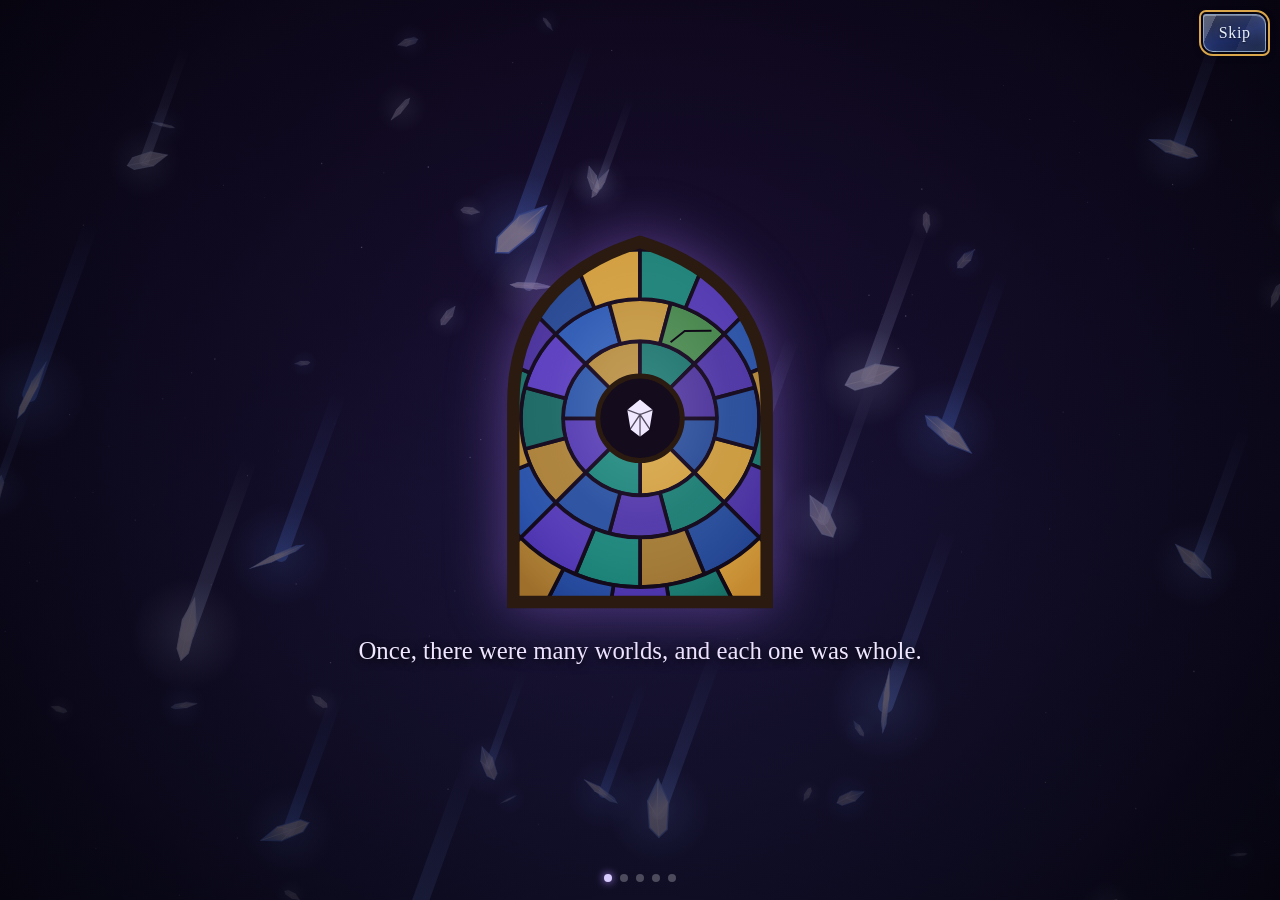
==== commit f8bd7042: "Screen readers hear the table's banners (Your turn, etc.) through a hidden live region Co-Authored-B" ====
--- a/index.html
+++ b/index.html
@@ -135,7 +135,8 @@
         <div id="board"></div>
         <div id="fx-layer"></div>
         <div id="hand-layer"></div>
-        <div id="banner" hidden></div>
+        <div id="banner" hidden aria-hidden="true"></div>
+        <div id="sr-live" class="sr-only" role="status" aria-live="polite"></div>
         <div id="prompt" hidden></div>
       </div>
     </div>
--- a/css/style.css
+++ b/css/style.css
@@ -1918,3 +1918,6 @@
 html.doze *, html.doze *::before, html.doze *::after { animation-play-state: paused !important; }
 /* with Heavy effects off the Protected runes stay frozen where they are, spread around the ring */
 html.light-fx .rune-ring > i { animation-play-state: paused !important; }
+
+/* Words only for screen readers (the live announcer on the table). */
+.sr-only { position: absolute; width: 1px; height: 1px; margin: -1px; padding: 0; overflow: hidden; clip: rect(0 0 0 0); white-space: nowrap; border: 0; }
--- a/css/style.css
+++ b/css/style.css
@@ -1918,3 +1918,6 @@
 html.doze *, html.doze *::before, html.doze *::after { animation-play-state: paused !important; }
 /* with Heavy effects off the Protected runes stay frozen where they are, spread around the ring */
 html.light-fx .rune-ring > i { animation-play-state: paused !important; }
+
+/* Words only for screen readers (the live announcer on the table). */
+.sr-only { position: absolute; width: 1px; height: 1px; margin: -1px; padding: 0; overflow: hidden; clip: rect(0 0 0 0); white-space: nowrap; border: 0; }
